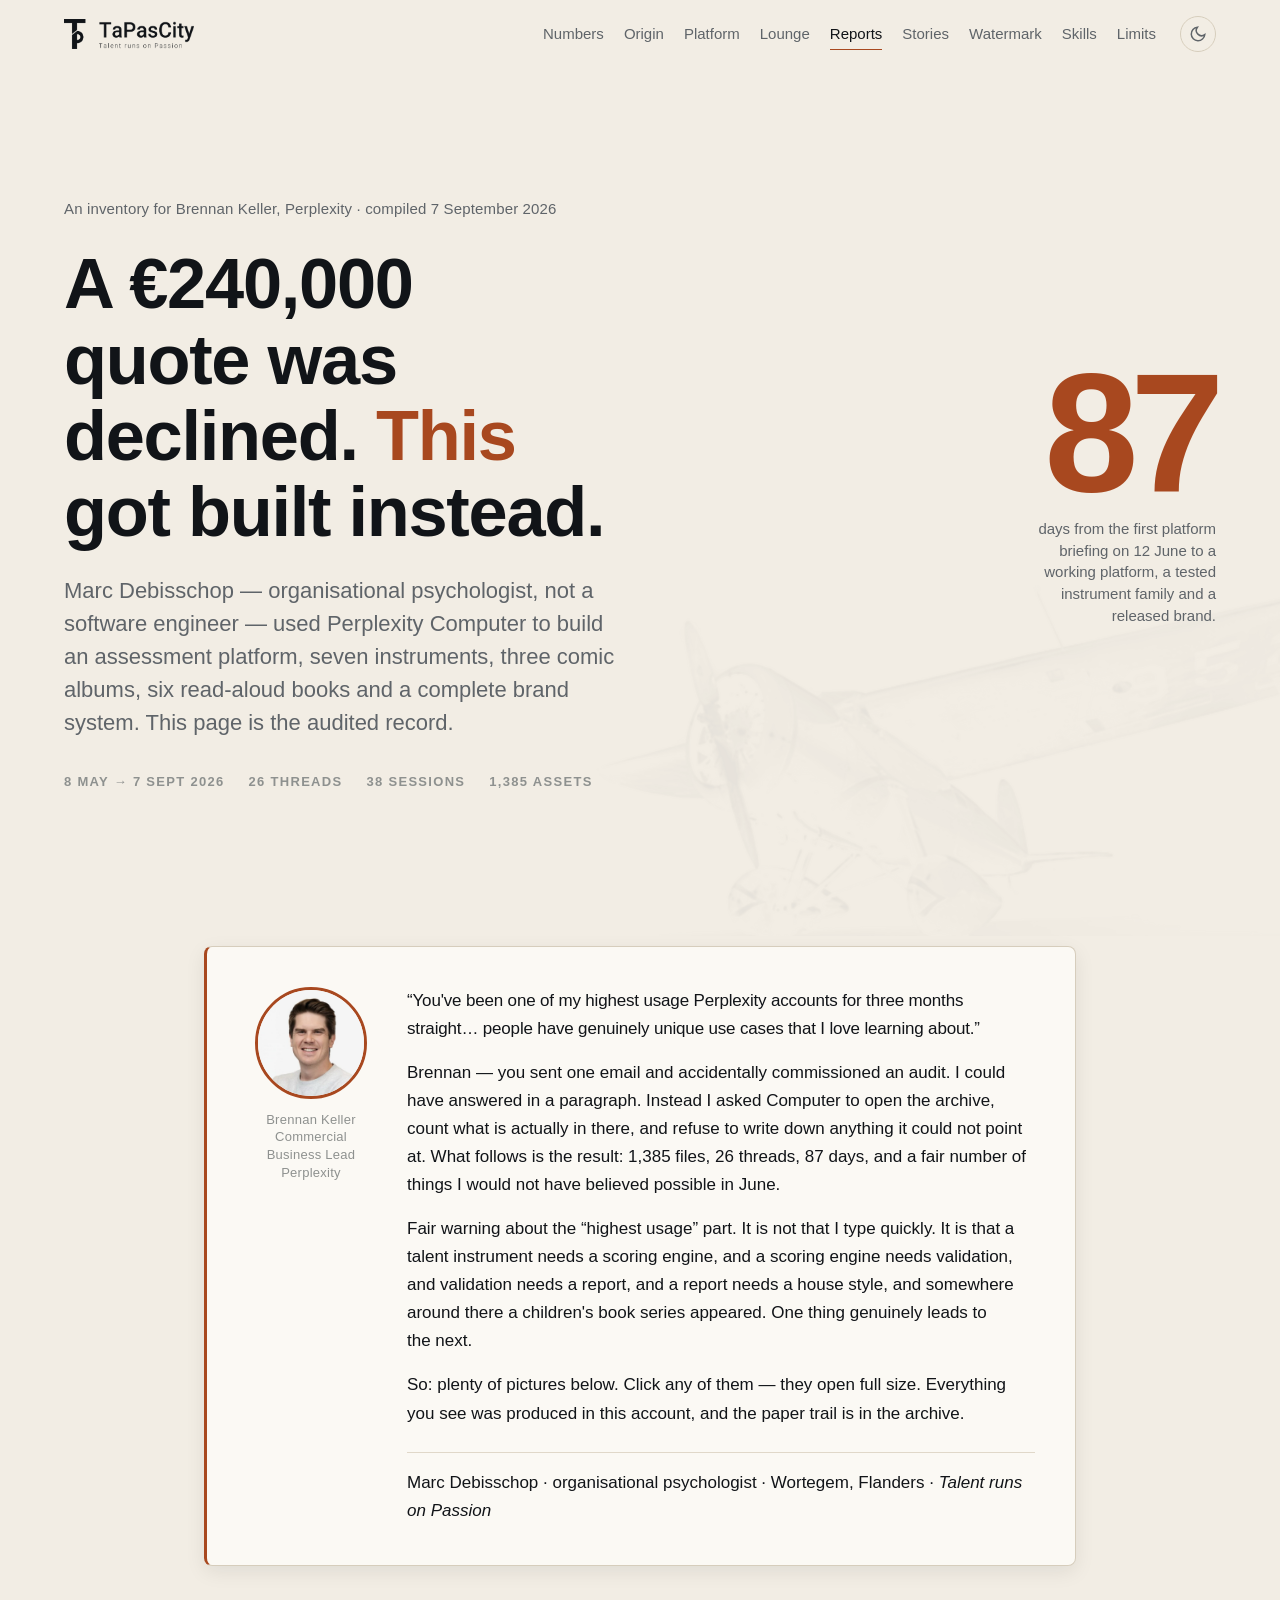
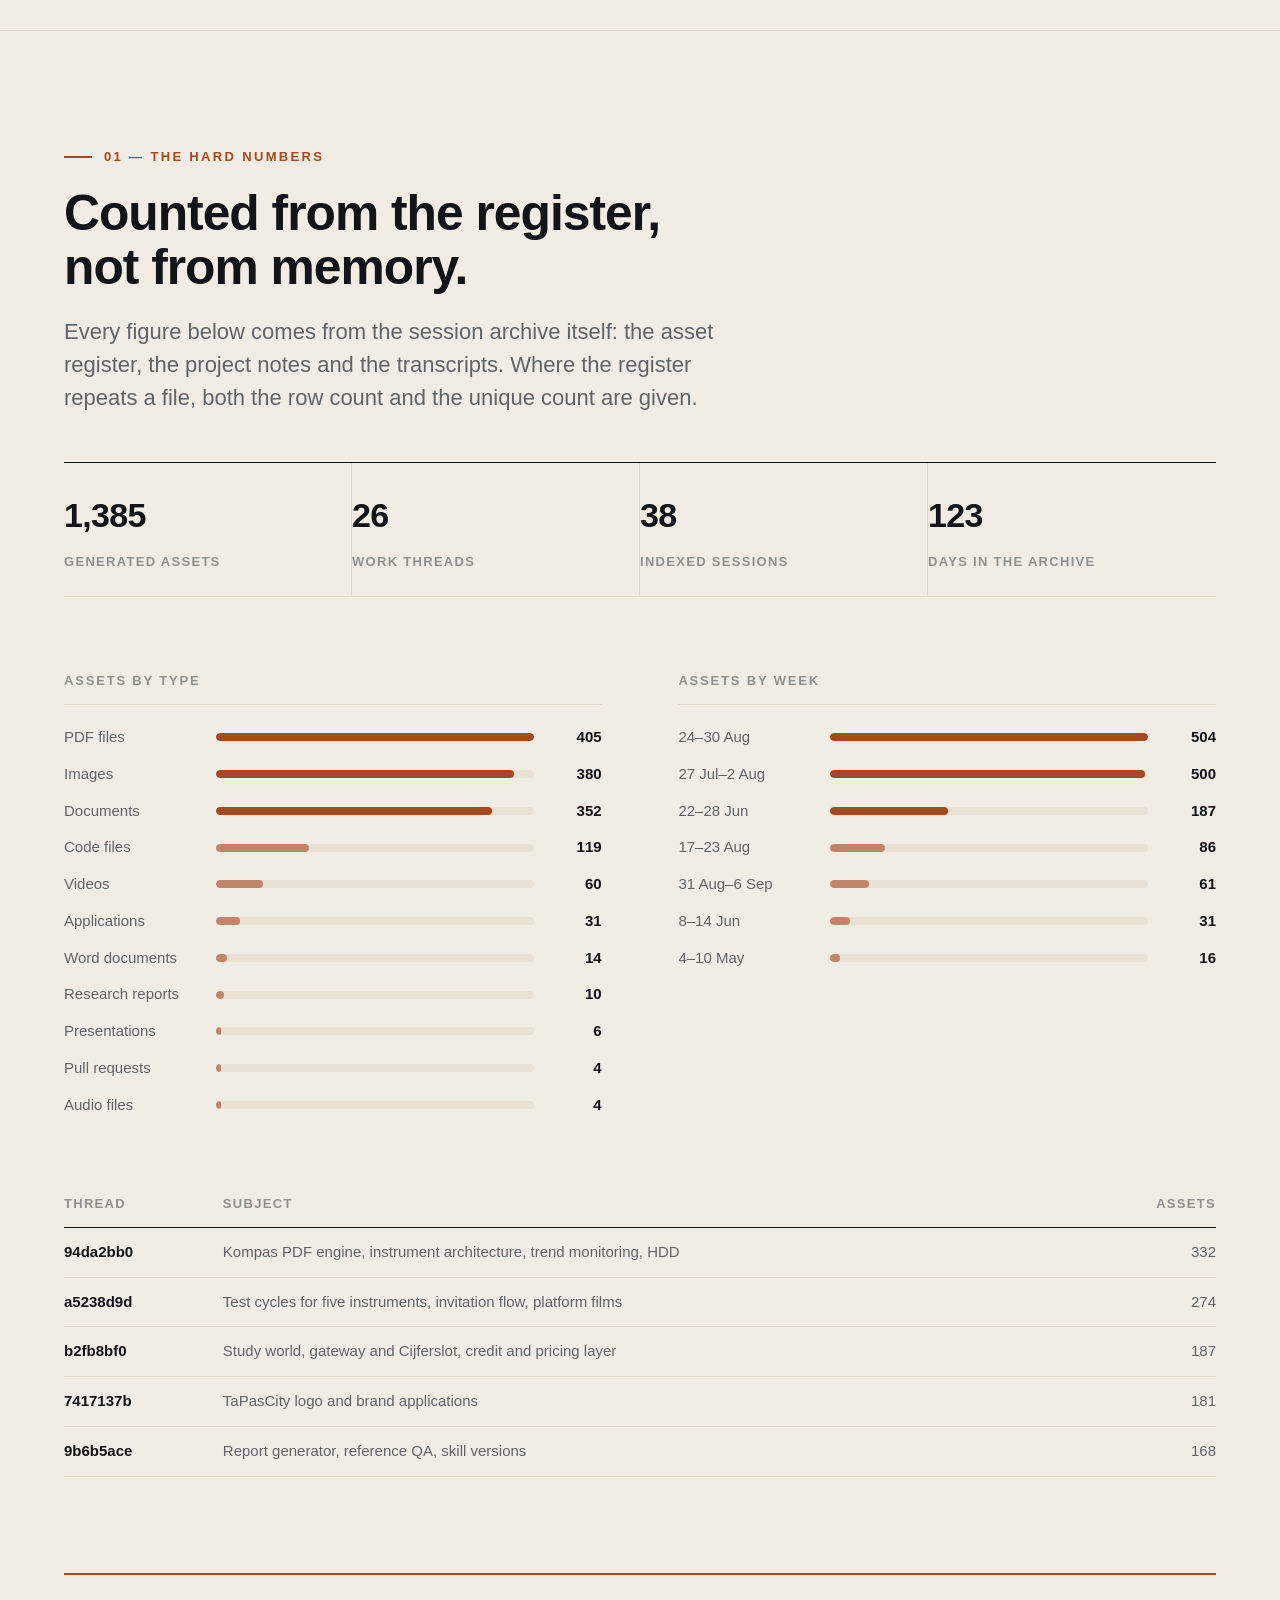
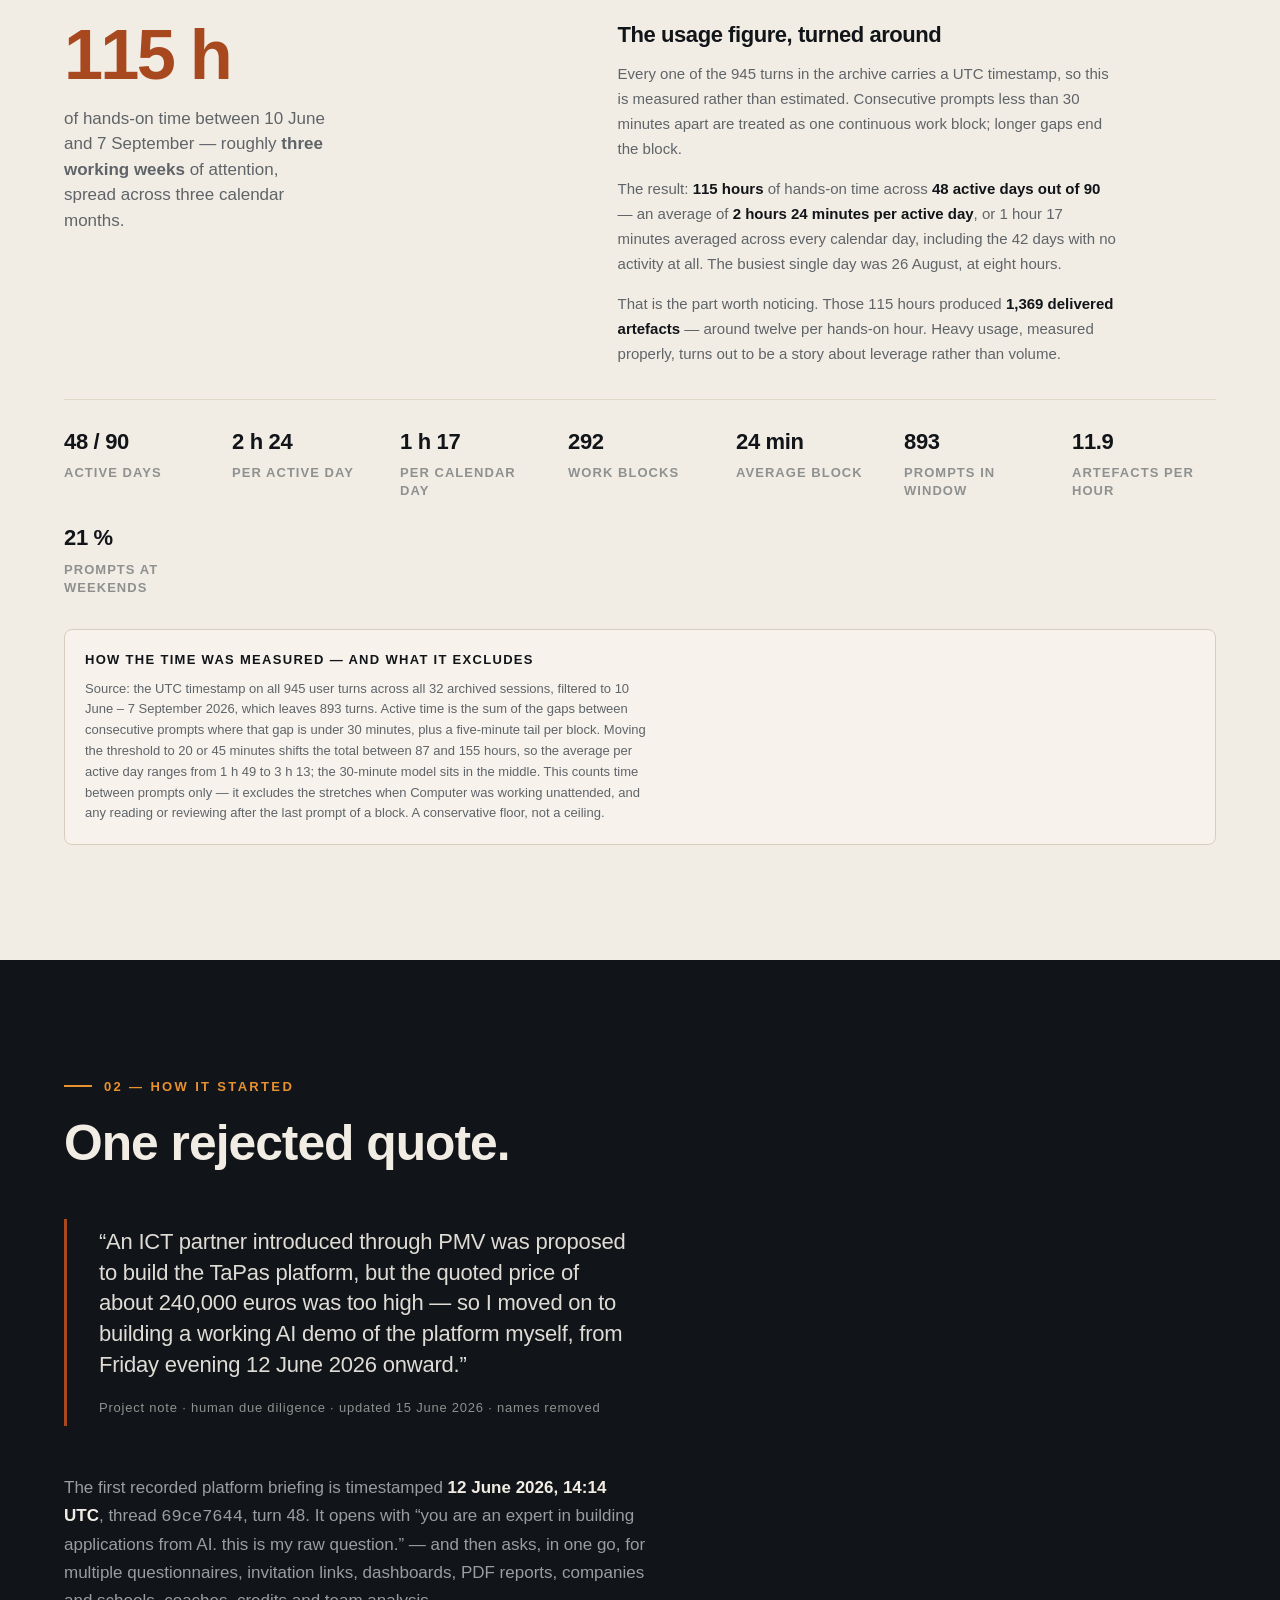
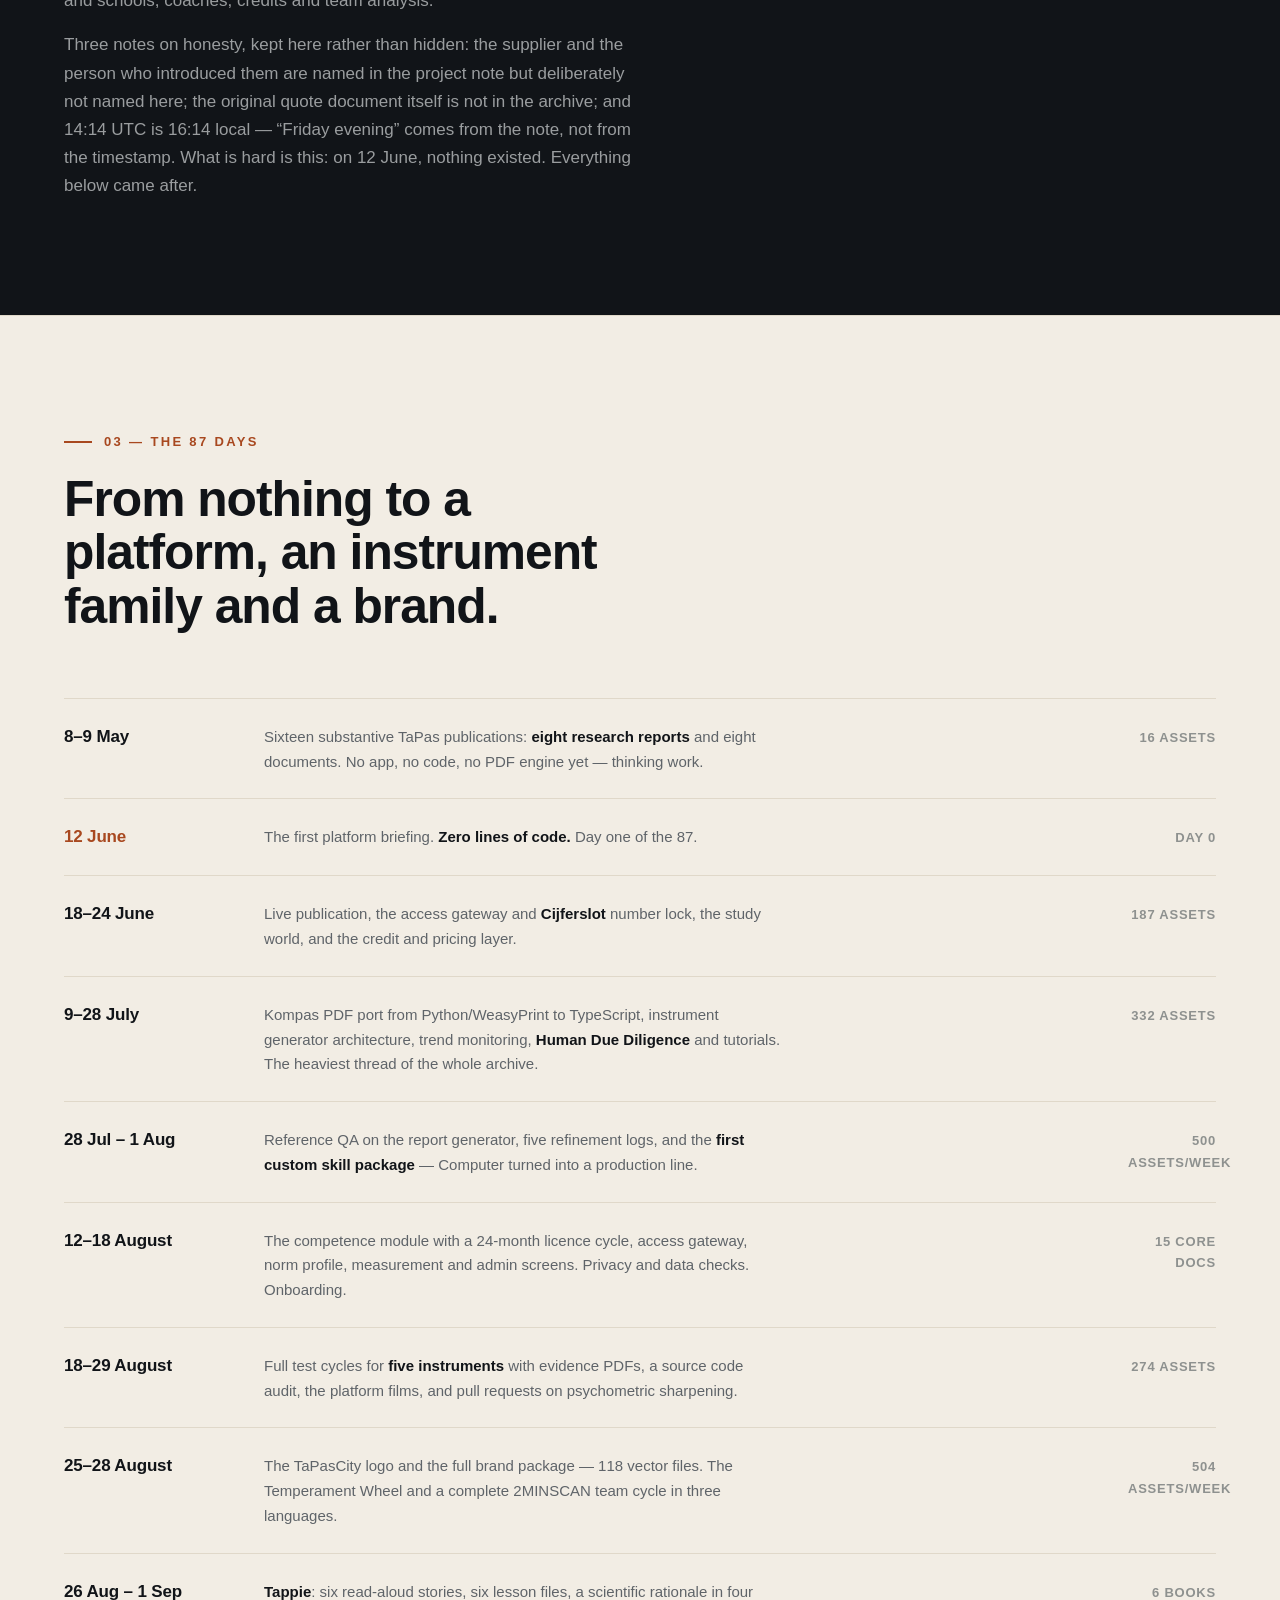
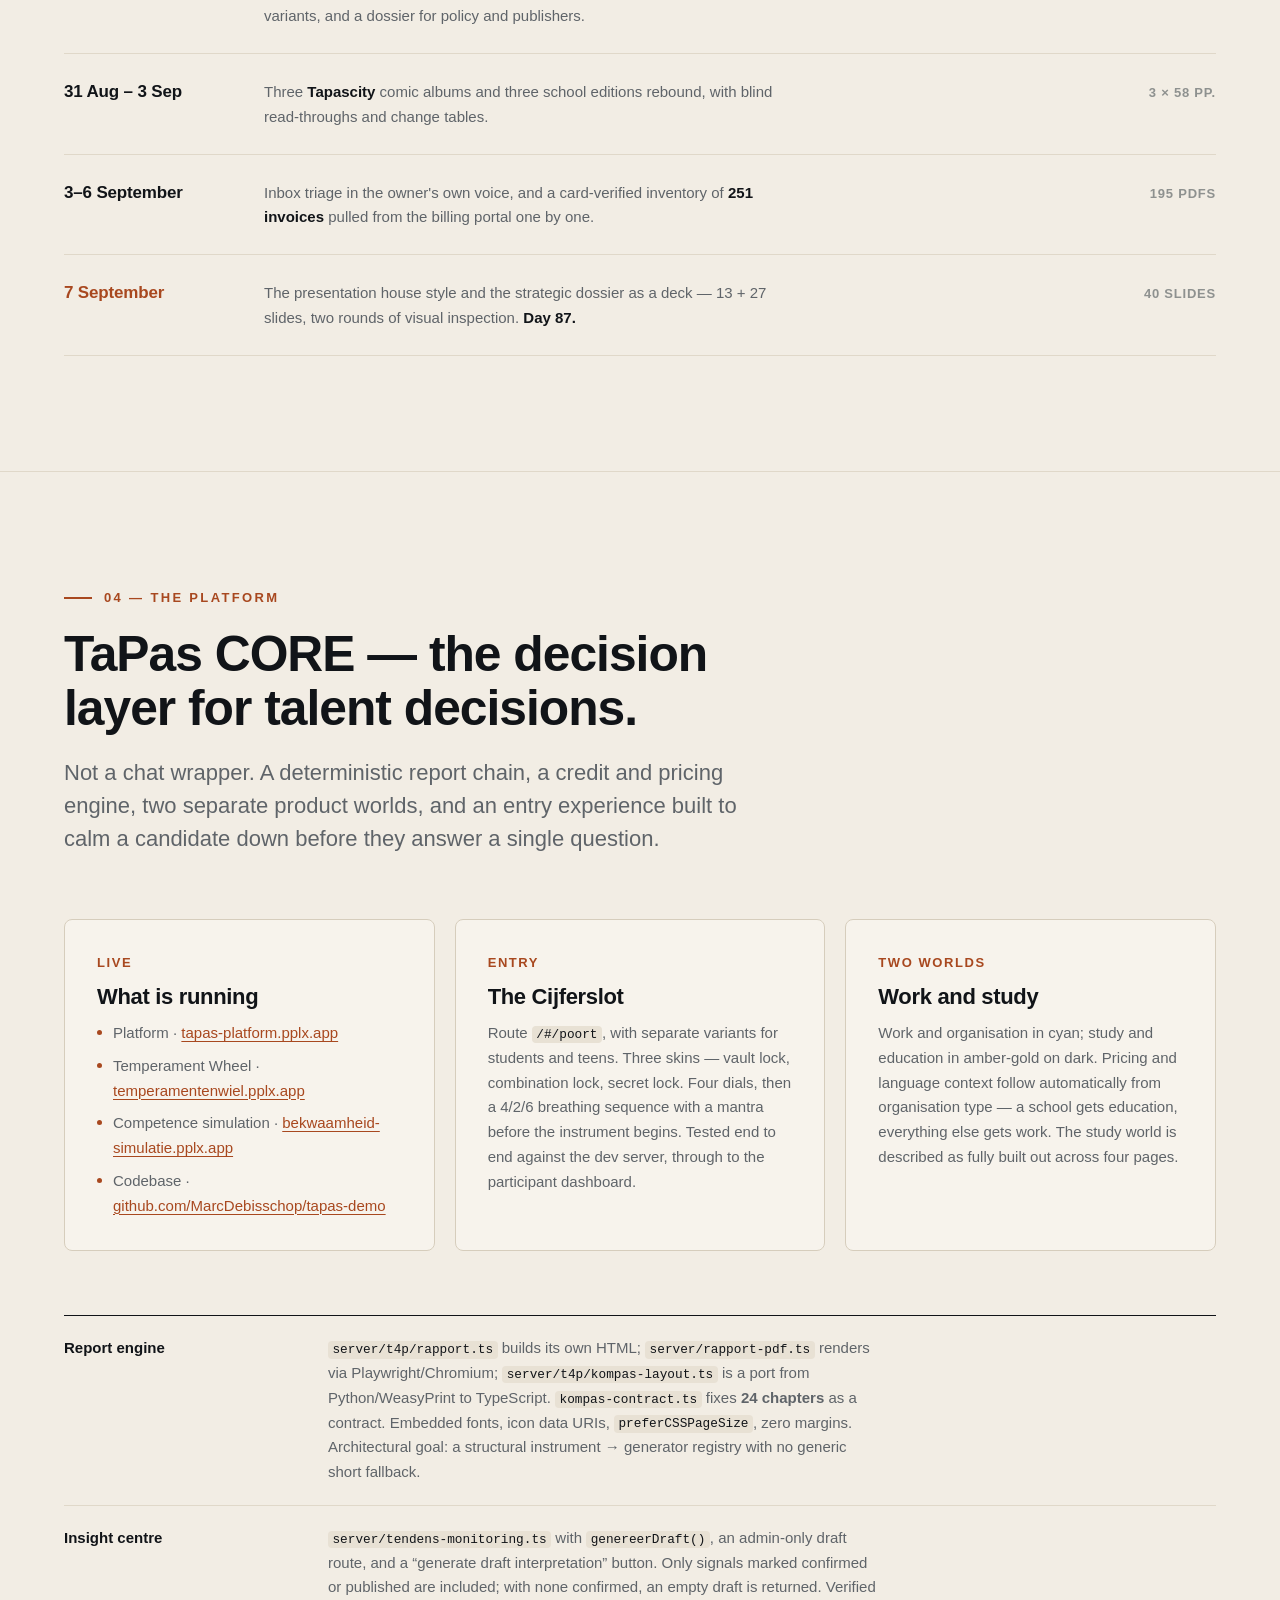
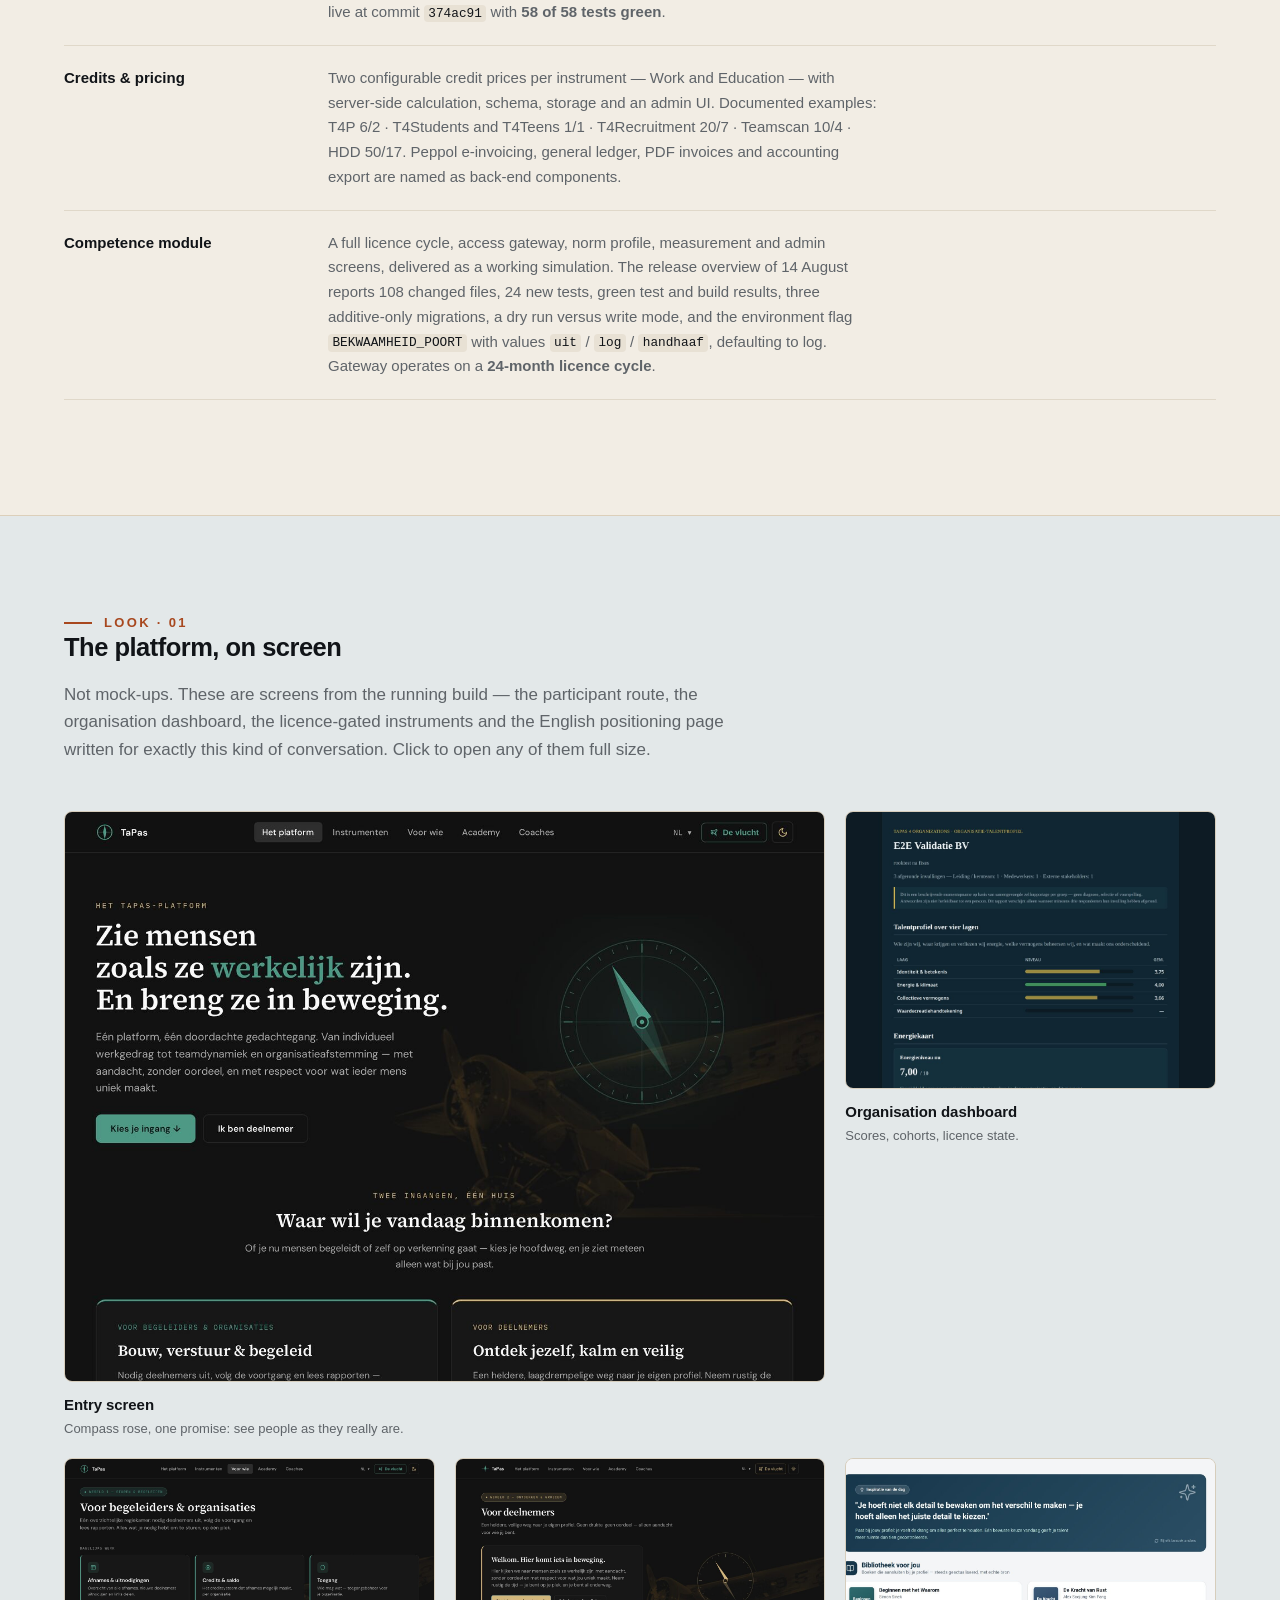
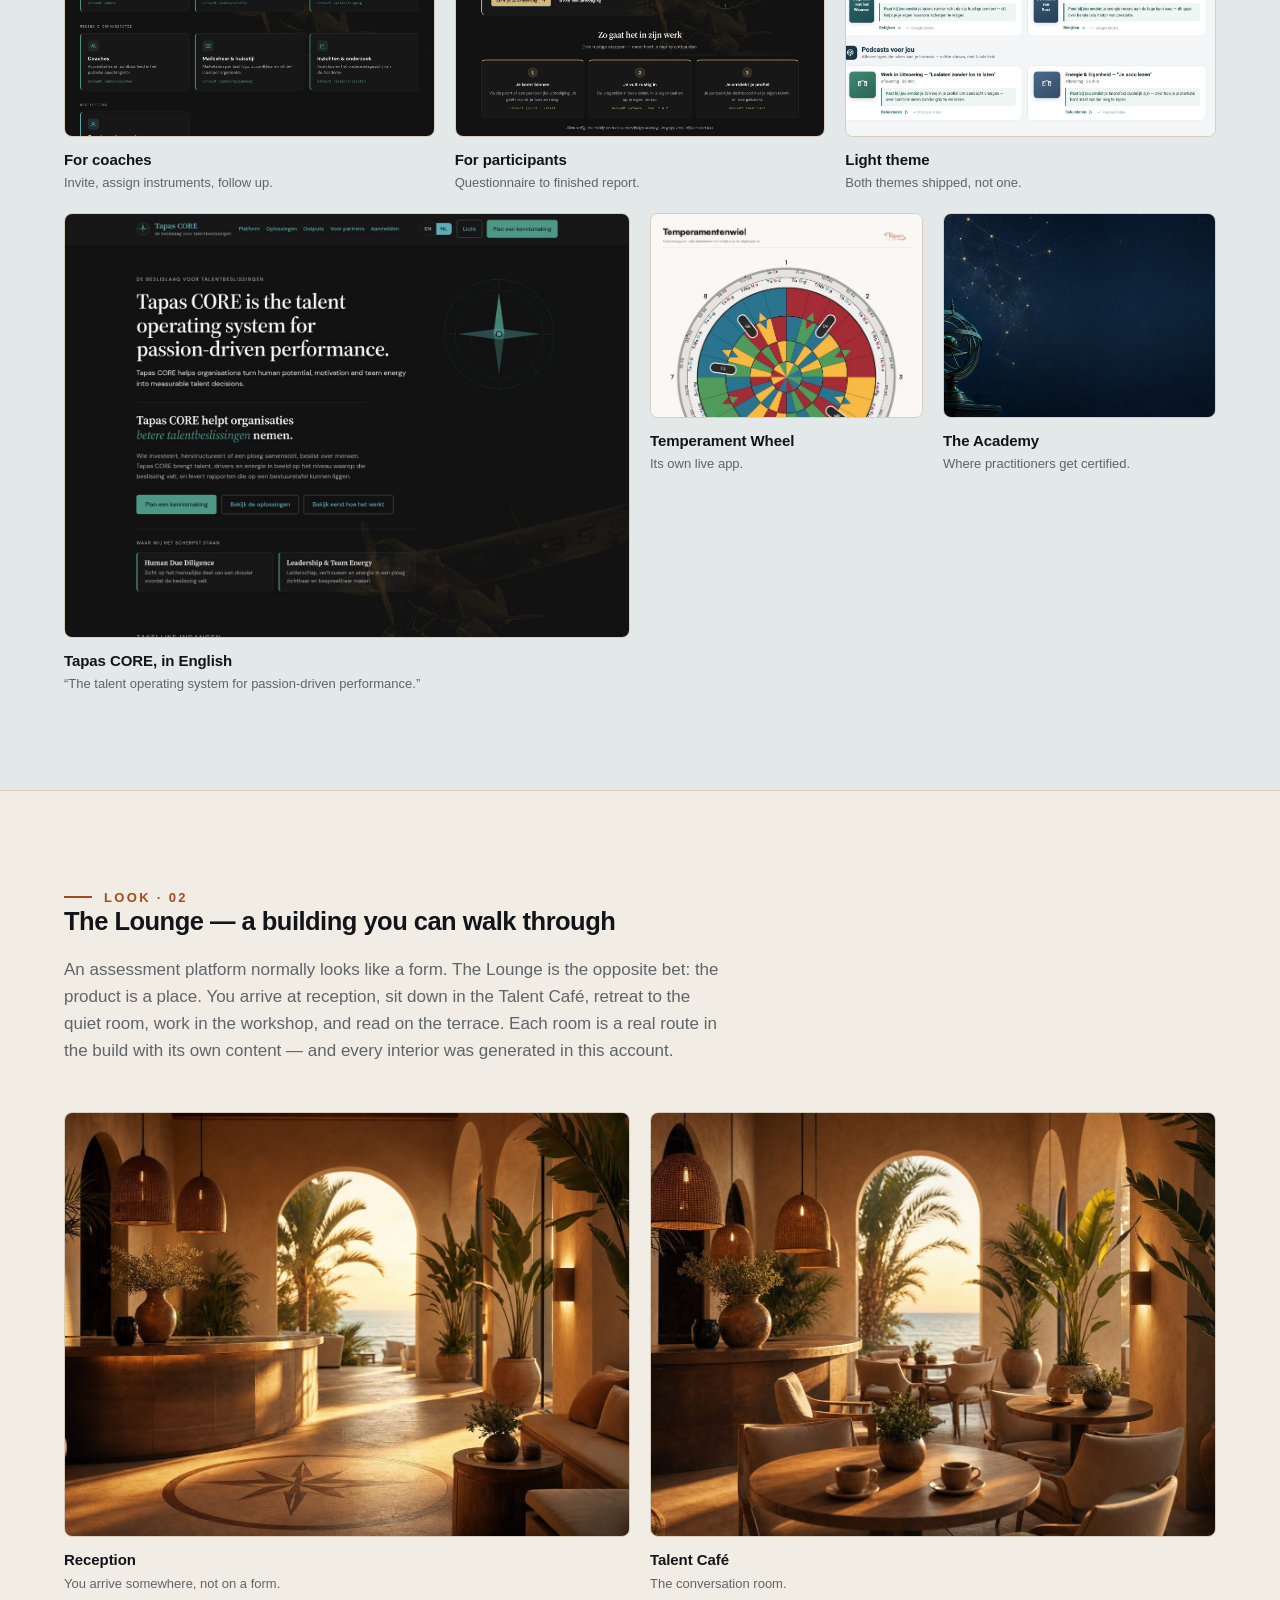
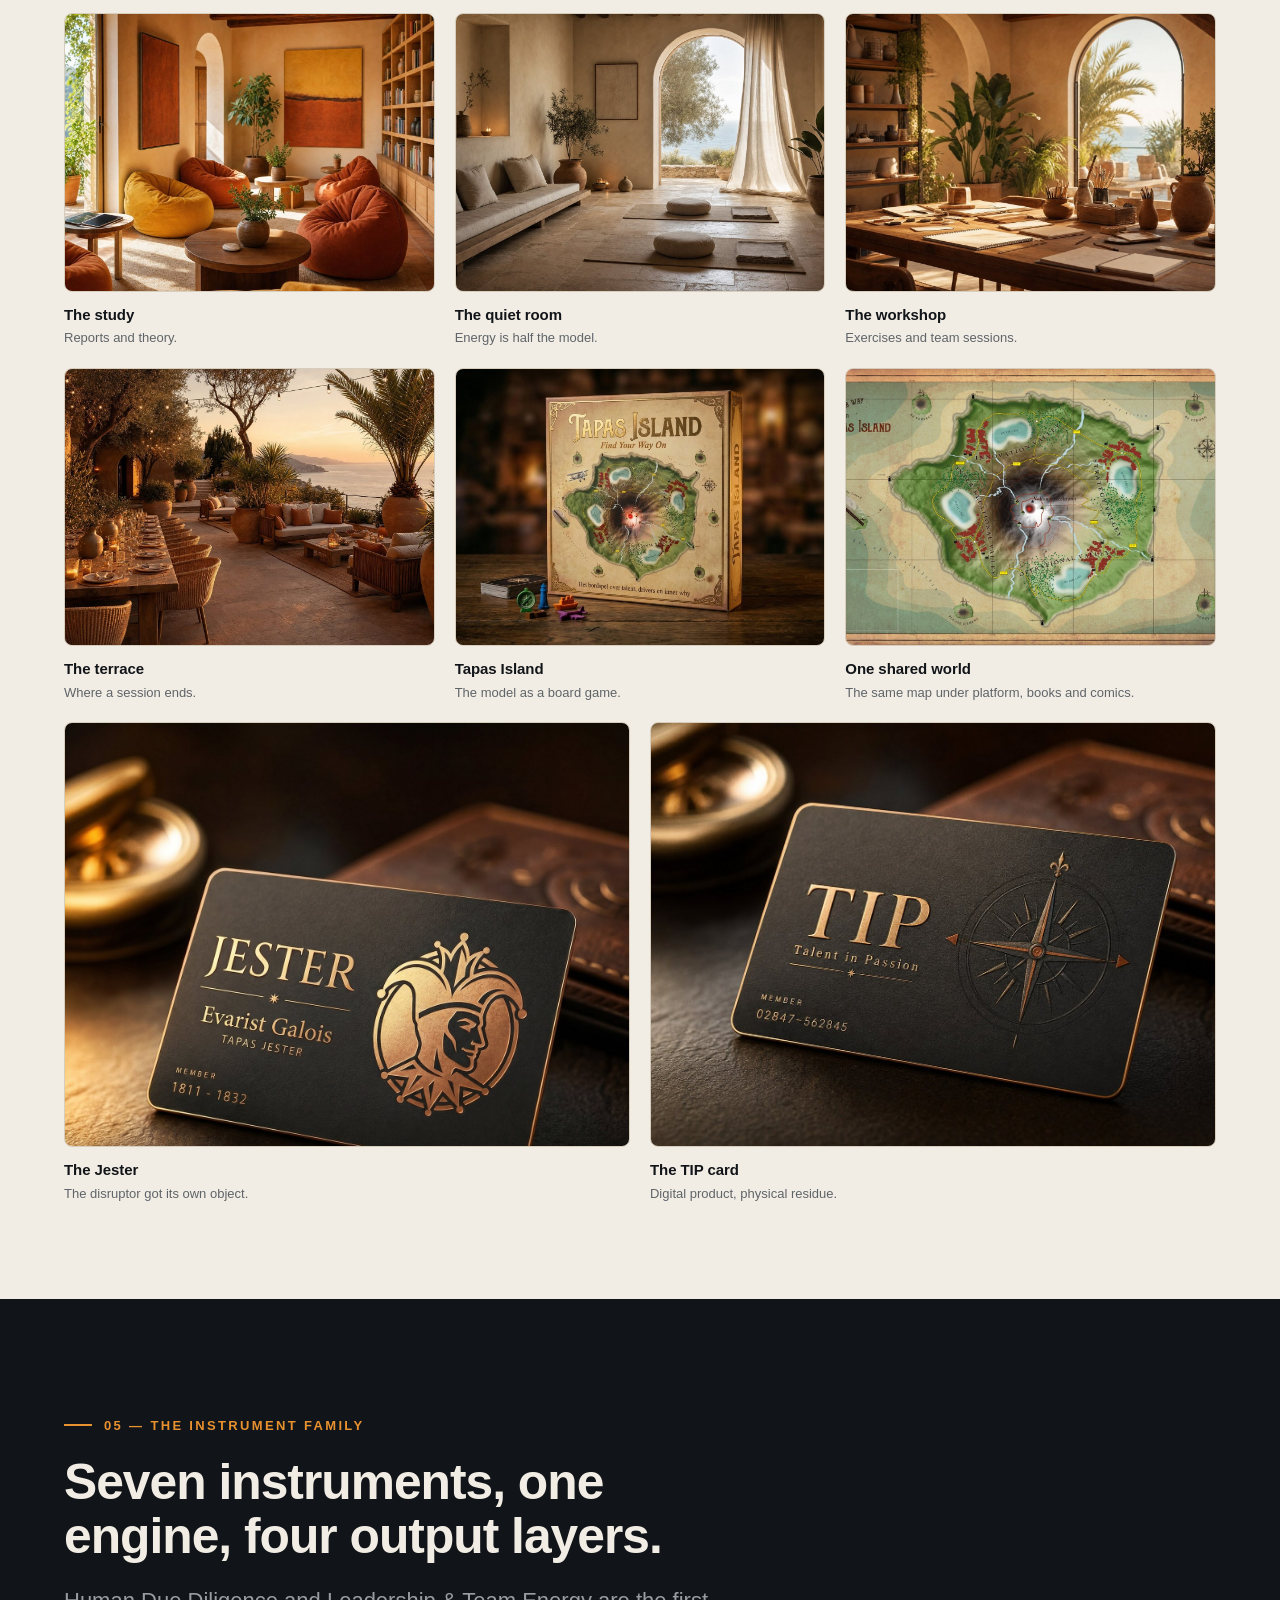
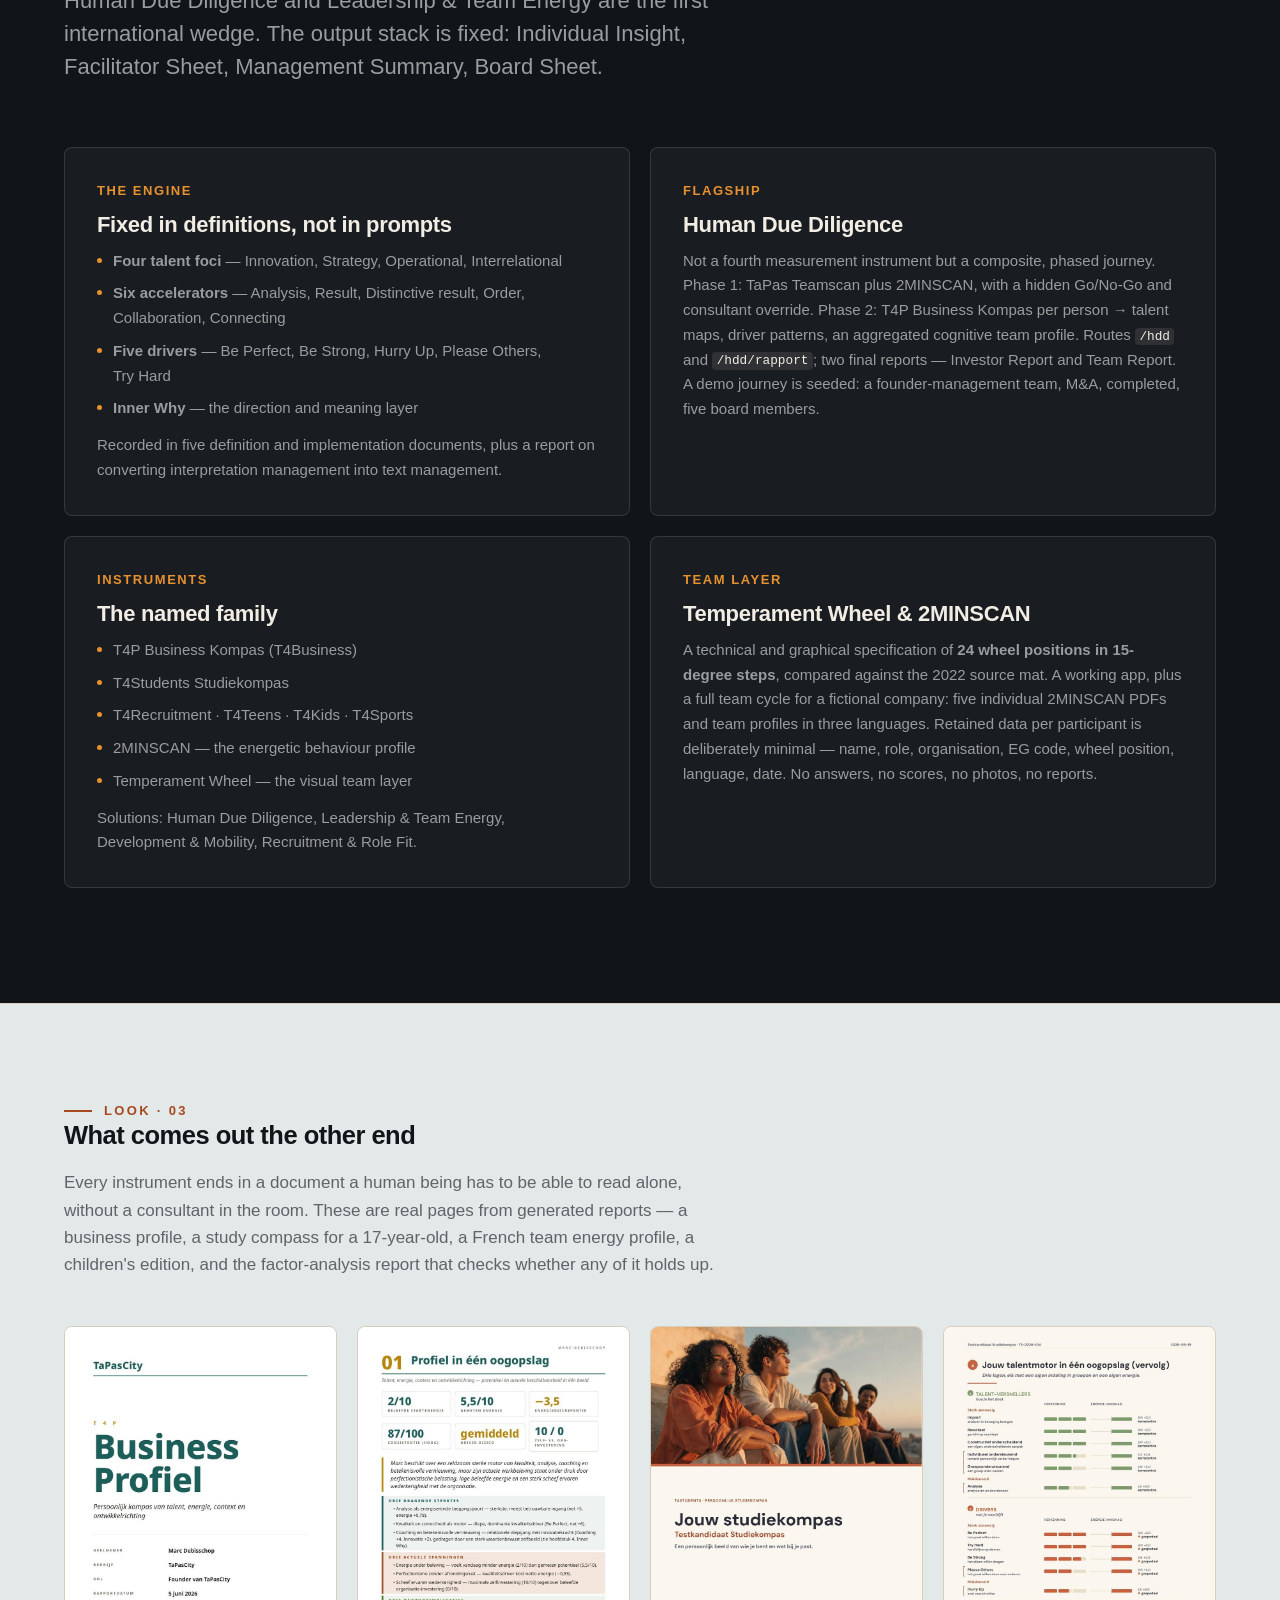
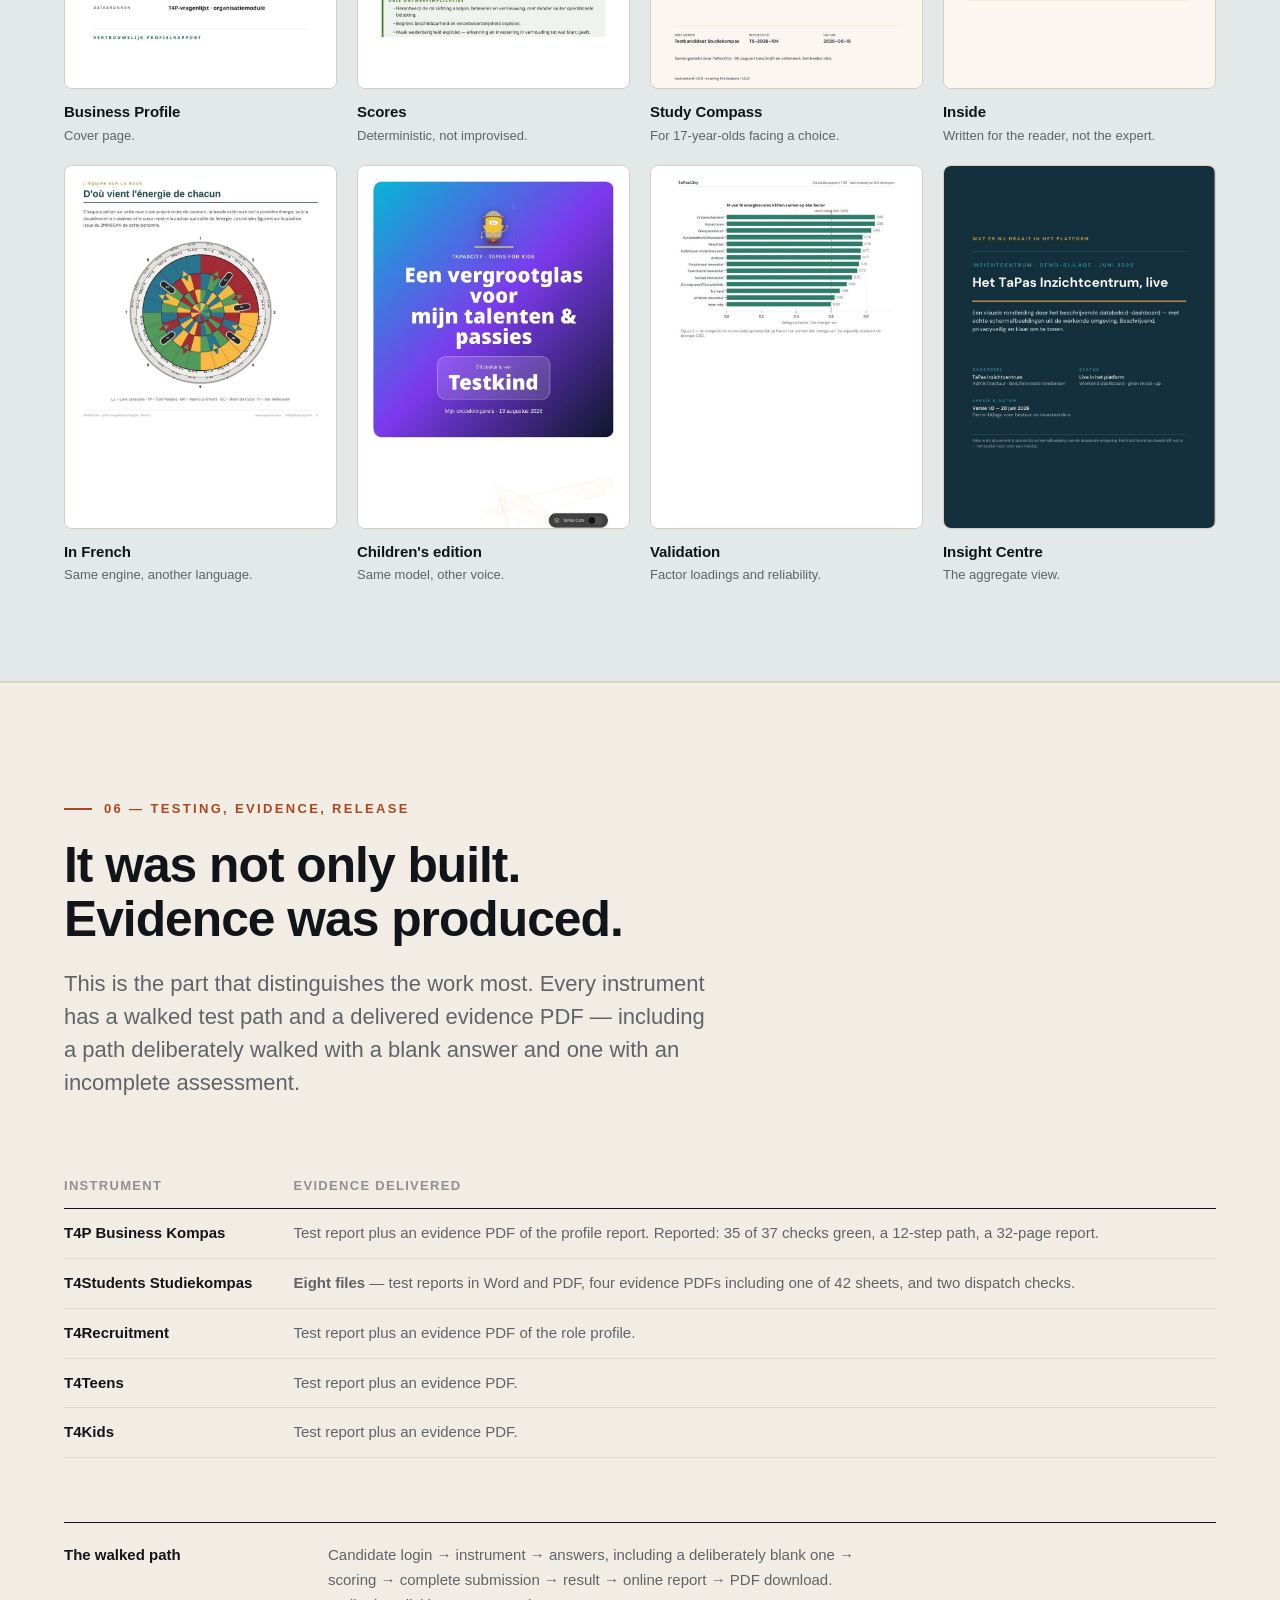
==== index.html @ 69b9d10e "Add colour pass: visual galleries, Earhart watermark story, note to Brennan, ambassador certificate," ====
<!doctype html>
<html lang="en">
  <head>
    <meta charset="utf-8" />
    <meta name="viewport" content="width=device-width, initial-scale=1" />
    <title>87 Days — What Marc Debisschop Built with Perplexity Computer</title>
    <meta
      name="description"
      content="An audited inventory of three months of work: 1,385 generated assets, a live assessment platform, seven instruments, three comic albums, six custom skills. Every claim traceable to the session archive."
    />
    <link rel="icon" href="assets/a_merk_zwart.png" />
    <link rel="preconnect" href="https://api.fontshare.com" crossorigin />
    <link
      href="https://api.fontshare.com/v2/css?f[]=cabinet-grotesk@700,800,500&f[]=satoshi@400,500,700&display=swap"
      rel="stylesheet"
    />
    <link rel="stylesheet" href="style.css" />
  </head>
  <body>
    <div class="progress" id="progress" aria-hidden="true"></div>

    <img class="pagemark" src="assets/g/earhart.png" alt="" aria-hidden="true" />

    <div class="lb" id="lb" role="dialog" aria-modal="true" aria-label="Enlarged image">
      <button class="lb__close" id="lbClose" type="button" aria-label="Close">&#10005;</button>
      <div class="lb__inner">
        <img id="lbImg" src="" alt="" />
        <p class="lb__cap" id="lbCap"></p>
      </div>
    </div>

    <a href="#numbers" class="sr-only">Skip to content</a>

    <header class="header" id="header">
      <div class="wrap header__inner">
        <a class="brand" href="#top" aria-label="TaPasCity — home">
          <img
            class="brand__logo--light"
            src="assets/a_lockup_horizontaal_zwart.png"
            alt="TaPasCity — Talent runs on Passion"
          />
          <img
            class="brand__logo--dark"
            src="assets/a_lockup_horizontaal_wit.png"
            alt="TaPasCity — Talent runs on Passion"
          />
        </a>
        <nav class="nav" aria-label="Sections">
          <a href="#numbers">Numbers</a>
          <a href="#origin">Origin</a>
          <a href="#platform">Platform</a>
          <a href="#lounge">Lounge</a>
          <a href="#look-reports">Reports</a>
          <a href="#look-stories">Stories</a>
          <a href="#watermark">Watermark</a>
          <a href="#skills">Skills</a>
          <a href="#limits">Limits</a>
        </nav>
        <button
          class="theme-toggle"
          data-theme-toggle
          type="button"
          aria-label="Switch to dark mode"
        ></button>
      </div>
    </header>

    <!-- ============================= HERO ============================= -->
    <main id="top">
      <section class="hero">
        <div class="wrap hero__grid">
          <div>
            <p class="hero__kicker">
              An inventory for Brennan Keller, Perplexity · compiled 7 September 2026
            </p>
            <h1>A €240,000 quote was declined. <em>This</em> got built instead.</h1>
            <p class="hero__sub">
              Marc Debisschop — organisational psychologist, not a software engineer — used
              Perplexity Computer to build an assessment platform, seven instruments, three comic
              albums, six read-aloud books and a complete brand system. This page is the audited
              record.
            </p>
            <div class="hero__meta">
              <span>8 May → 7 Sept 2026</span>
              <span>26 threads</span>
              <span>38 sessions</span>
              <span>1,385 assets</span>
            </div>
          </div>
          <div class="bignum">
            <span class="bignum__value" data-count="87">0</span>
            <span class="bignum__label"
              >days from the first platform briefing on 12 June to a working platform, a tested
              instrument family and a released brand.</span
            >
          </div>
        </div>
      </section>

      <!-- ============================= NOTE TO BRENNAN ============================= -->
      <section class="note">
        <div class="wrap wrap--default">
          <div class="note__card">
            <div class="note__photo">
              <img src="assets/g/brennan.jpg" alt="Brennan Keller, Perplexity" />
              <span>Brennan Keller<br />Commercial Business Lead<br />Perplexity</span>
            </div>
            <div class="note__body">
              <p class="note__quote">
                “You've been one of my highest usage Perplexity accounts for three months
                straight… people have genuinely unique use cases that I love learning about.”
              </p>
              <p>
                Brennan — you sent one email and accidentally commissioned an audit. I could have
                answered in a paragraph. Instead I asked Computer to open the archive, count what
                is actually in there, and refuse to write down anything it could not point at.
                What follows is the result: 1,385 files, 26 threads, 87 days, and a fair number of
                things I would not have believed possible in June.
              </p>
              <p>
                Fair warning about the “highest usage” part. It is not that I type quickly. It is
                that a talent instrument needs a scoring engine, and a scoring engine needs
                validation, and validation needs a report, and a report needs a house style, and
                somewhere around there a children's book series appeared. One thing genuinely
                leads to the next.
              </p>
              <p>
                So: plenty of pictures below. Click any of them — they open full size. Everything
                you see was produced in this account, and the paper trail is in the archive.
              </p>
              <p class="note__sign">
                Marc Debisschop · organisational psychologist · Wortegem, Flanders ·
                <em>Talent runs on Passion</em>
              </p>
            </div>
          </div>
        </div>
      </section>

      <!-- ============================= NUMBERS ============================= -->
      <section id="numbers" class="section-rule">
        <div class="wrap">
          <p class="eyebrow">01 — The hard numbers</p>
          <h2 class="section-title">Counted from the register, not from memory.</h2>
          <p class="section-lead">
            Every figure below comes from the session archive itself: the asset register, the
            project notes and the transcripts. Where the register repeats a file, both the row
            count and the unique count are given.
          </p>

          <div class="ledger" style="margin-top: var(--space-12)">
            <div class="ledger__cell">
              <div class="ledger__value tnum" data-count="1385">0</div>
              <div class="ledger__label">Generated assets</div>
            </div>
            <div class="ledger__cell">
              <div class="ledger__value tnum" data-count="26">0</div>
              <div class="ledger__label">Work threads</div>
            </div>
            <div class="ledger__cell">
              <div class="ledger__value tnum" data-count="38">0</div>
              <div class="ledger__label">Indexed sessions</div>
            </div>
            <div class="ledger__cell">
              <div class="ledger__value tnum" data-count="123">0</div>
              <div class="ledger__label">Days in the archive</div>
            </div>
          </div>

          <div class="charts">
            <div>
              <h3 class="chart__title">Assets by type</h3>
              <ul class="bars" role="list" data-bars data-max="405">
                <li>
                  <span class="bars__name">PDF files</span>
                  <span class="bars__track"
                    ><span class="bars__fill" data-val="405"></span
                  ></span>
                  <span class="bars__val tnum">405</span>
                </li>
                <li>
                  <span class="bars__name">Images</span>
                  <span class="bars__track"
                    ><span class="bars__fill" data-val="380"></span
                  ></span>
                  <span class="bars__val tnum">380</span>
                </li>
                <li>
                  <span class="bars__name">Documents</span>
                  <span class="bars__track"
                    ><span class="bars__fill" data-val="352"></span
                  ></span>
                  <span class="bars__val tnum">352</span>
                </li>
                <li>
                  <span class="bars__name">Code files</span>
                  <span class="bars__track"
                    ><span class="bars__fill" data-val="119"></span
                  ></span>
                  <span class="bars__val tnum">119</span>
                </li>
                <li>
                  <span class="bars__name">Videos</span>
                  <span class="bars__track"><span class="bars__fill" data-val="60"></span></span>
                  <span class="bars__val tnum">60</span>
                </li>
                <li>
                  <span class="bars__name">Applications</span>
                  <span class="bars__track"><span class="bars__fill" data-val="31"></span></span>
                  <span class="bars__val tnum">31</span>
                </li>
                <li>
                  <span class="bars__name">Word documents</span>
                  <span class="bars__track"><span class="bars__fill" data-val="14"></span></span>
                  <span class="bars__val tnum">14</span>
                </li>
                <li>
                  <span class="bars__name">Research reports</span>
                  <span class="bars__track"><span class="bars__fill" data-val="10"></span></span>
                  <span class="bars__val tnum">10</span>
                </li>
                <li>
                  <span class="bars__name">Presentations</span>
                  <span class="bars__track"><span class="bars__fill" data-val="6"></span></span>
                  <span class="bars__val tnum">6</span>
                </li>
                <li>
                  <span class="bars__name">Pull requests</span>
                  <span class="bars__track"><span class="bars__fill" data-val="4"></span></span>
                  <span class="bars__val tnum">4</span>
                </li>
                <li>
                  <span class="bars__name">Audio files</span>
                  <span class="bars__track"><span class="bars__fill" data-val="4"></span></span>
                  <span class="bars__val tnum">4</span>
                </li>
              </ul>
            </div>
            <div>
              <h3 class="chart__title">Assets by week</h3>
              <ul class="bars" role="list" data-bars data-max="504">
                <li>
                  <span class="bars__name">24–30 Aug</span>
                  <span class="bars__track"
                    ><span class="bars__fill" data-val="504"></span
                  ></span>
                  <span class="bars__val tnum">504</span>
                </li>
                <li>
                  <span class="bars__name">27 Jul–2 Aug</span>
                  <span class="bars__track"
                    ><span class="bars__fill" data-val="500"></span
                  ></span>
                  <span class="bars__val tnum">500</span>
                </li>
                <li>
                  <span class="bars__name">22–28 Jun</span>
                  <span class="bars__track"
                    ><span class="bars__fill" data-val="187"></span
                  ></span>
                  <span class="bars__val tnum">187</span>
                </li>
                <li>
                  <span class="bars__name">17–23 Aug</span>
                  <span class="bars__track"><span class="bars__fill" data-val="86"></span></span>
                  <span class="bars__val tnum">86</span>
                </li>
                <li>
                  <span class="bars__name">31 Aug–6 Sep</span>
                  <span class="bars__track"><span class="bars__fill" data-val="61"></span></span>
                  <span class="bars__val tnum">61</span>
                </li>
                <li>
                  <span class="bars__name">8–14 Jun</span>
                  <span class="bars__track"><span class="bars__fill" data-val="31"></span></span>
                  <span class="bars__val tnum">31</span>
                </li>
                <li>
                  <span class="bars__name">4–10 May</span>
                  <span class="bars__track"><span class="bars__fill" data-val="16"></span></span>
                  <span class="bars__val tnum">16</span>
                </li>
              </ul>
            </div>
          </div>
              <div class="table-scroll" style="margin-top: var(--space-16)">
                <table class="data">
                  <caption class="sr-only">
                    The five heaviest work threads
                  </caption>
                  <thead>
                    <tr>
                      <th scope="col">Thread</th>
                      <th scope="col">Subject</th>
                      <th scope="col" class="num">Assets</th>
                    </tr>
                  </thead>
                  <tbody>
                    <tr>
                      <td>94da2bb0</td>
                      <td>Kompas PDF engine, instrument architecture, trend monitoring, HDD</td>
                      <td class="num">332</td>
                    </tr>
                    <tr>
                      <td>a5238d9d</td>
                      <td>Test cycles for five instruments, invitation flow, platform films</td>
                      <td class="num">274</td>
                    </tr>
                    <tr>
                      <td>b2fb8bf0</td>
                      <td>Study world, gateway and Cijferslot, credit and pricing layer</td>
                      <td class="num">187</td>
                    </tr>
                    <tr>
                      <td>7417137b</td>
                      <td>TaPasCity logo and brand applications</td>
                      <td class="num">181</td>
                    </tr>
                    <tr>
                      <td>9b6b5ace</td>
                      <td>Report generator, reference QA, skill versions</td>
                      <td class="num">168</td>
                    </tr>
                  </tbody>
                </table>
              </div>
          <!-- ---------- attention ---------- -->
          <div class="attention reveal">
            <div class="attention__figure">
              <b><span data-count="115">0</span> h</b>
              <span class="attention__note"
                >of hands-on time between 10 June and 7 September — roughly
                <strong>three working weeks</strong> of attention, spread across three calendar
                months.</span
              >
            </div>
            <div>
              <h3>The usage figure, turned around</h3>
              <p>
                Every one of the 945 turns in the archive carries a UTC timestamp, so this is
                measured rather than estimated. Consecutive prompts less than 30 minutes apart are
                treated as one continuous work block; longer gaps end the block.
              </p>
              <p>
                The result: <strong>115 hours</strong> of hands-on time across
                <strong>48 active days out of 90</strong> — an average of
                <strong>2 hours 24 minutes per active day</strong>, or 1 hour 17 minutes averaged
                across every calendar day, including the 42 days with no activity at all. The
                busiest single day was 26 August, at eight hours.
              </p>
              <p>
                That is the part worth noticing. Those 115 hours produced
                <strong>1,369 delivered artefacts</strong> — around twelve per hands-on hour. Heavy
                usage, measured properly, turns out to be a story about leverage rather than
                volume.
              </p>
            </div>
          </div>

          <div class="minigrid reveal">
            <div><b>48 / 90</b><span>Active days</span></div>
            <div><b>2 h 24</b><span>Per active day</span></div>
            <div><b>1 h 17</b><span>Per calendar day</span></div>
            <div><b>292</b><span>Work blocks</span></div>
            <div><b>24 min</b><span>Average block</span></div>
            <div><b>893</b><span>Prompts in window</span></div>
            <div><b>11.9</b><span>Artefacts per hour</span></div>
            <div><b>21 %</b><span>Prompts at weekends</span></div>
          </div>

          <div class="method reveal">
            <strong>How the time was measured — and what it excludes</strong>
            <p>
              Source: the UTC timestamp on all 945 user turns across all 32 archived sessions,
              filtered to 10 June – 7 September 2026, which leaves 893 turns. Active time is the sum
              of the gaps between consecutive prompts where that gap is under 30 minutes, plus a
              five-minute tail per block. Moving the threshold to 20 or 45 minutes shifts the total
              between 87 and 155 hours, so the average per active day ranges from 1 h 49 to 3 h 13;
              the 30-minute model sits in the middle. This counts time between prompts only — it
              excludes the stretches when Computer was working unattended, and any reading or
              reviewing after the last prompt of a block. A conservative floor, not a ceiling.
            </p>
          </div>
        </div>
      </section>

      <!-- ============================= ORIGIN ============================= -->
      <section id="origin" class="ink">
        <div class="wrap">
          <p class="eyebrow">02 — How it started</p>
          <h2 class="section-title">One rejected quote.</h2>
          <div class="prose" style="margin-top: var(--space-8)">
            <blockquote class="quote">
              <p>
                “An ICT partner introduced through PMV was proposed to build the TaPas platform, but
                the quoted price of about 240,000 euros was too high — so I moved on to building a
                working AI demo of the platform myself, from Friday evening 12 June 2026 onward.”
              </p>
              <cite>Project note · human due diligence · updated 15 June 2026 · names removed</cite>
            </blockquote>
            <p style="color: var(--color-ink-muted)">
              The first recorded platform briefing is timestamped
              <strong style="color: #f2ede4">12 June 2026, 14:14 UTC</strong>, thread
              <code>69ce7644</code>, turn 48. It opens with “you are an expert in building
              applications from AI. this is my raw question.” — and then asks, in one go, for
              multiple questionnaires, invitation links, dashboards, PDF reports, companies and
              schools, coaches, credits and team analysis.
            </p>
            <p style="color: var(--color-ink-muted)">
              Three notes on honesty, kept here rather than hidden: the supplier and the person who
              introduced them are named in the project note but deliberately not named here; the
              original quote document itself is not in the archive; and 14:14 UTC is 16:14 local — “Friday evening” comes from the note,
              not from the timestamp. What is hard is this: on 12 June, nothing existed. Everything
              below came after.
            </p>
          </div>
        </div>
      </section>

      <!-- ============================= TIMELINE ============================= -->
      <section id="timeline" class="section-rule">
        <div class="wrap">
          <p class="eyebrow">03 — The 87 days</p>
          <h2 class="section-title">From nothing to a platform, an instrument family and a brand.</h2>

          <div class="timeline">
            <div class="tl-row reveal">
              <div class="tl-row__when">8–9 May</div>
              <div class="tl-row__what">
                Sixteen substantive TaPas publications: <strong>eight research reports</strong> and
                eight documents. No app, no code, no PDF engine yet — thinking work.
              </div>
              <div class="tl-row__count">16 assets</div>
            </div>
            <div class="tl-row tl-row--mark reveal">
              <div class="tl-row__when">12 June</div>
              <div class="tl-row__what">
                The first platform briefing. <strong>Zero lines of code.</strong> Day one of the 87.
              </div>
              <div class="tl-row__count">Day 0</div>
            </div>
            <div class="tl-row reveal">
              <div class="tl-row__when">18–24 June</div>
              <div class="tl-row__what">
                Live publication, the access gateway and <strong>Cijferslot</strong> number lock, the
                study world, and the credit and pricing layer.
              </div>
              <div class="tl-row__count">187 assets</div>
            </div>
            <div class="tl-row reveal">
              <div class="tl-row__when">9–28 July</div>
              <div class="tl-row__what">
                Kompas PDF port from Python/WeasyPrint to TypeScript, instrument generator
                architecture, trend monitoring, <strong>Human Due Diligence</strong> and tutorials.
                The heaviest thread of the whole archive.
              </div>
              <div class="tl-row__count">332 assets</div>
            </div>
            <div class="tl-row reveal">
              <div class="tl-row__when">28 Jul – 1 Aug</div>
              <div class="tl-row__what">
                Reference QA on the report generator, five refinement logs, and the
                <strong>first custom skill package</strong> — Computer turned into a production
                line.
              </div>
              <div class="tl-row__count">500 assets/week</div>
            </div>
            <div class="tl-row reveal">
              <div class="tl-row__when">12–18 August</div>
              <div class="tl-row__what">
                The competence module with a 24-month licence cycle, access gateway, norm profile,
                measurement and admin screens. Privacy and data checks. Onboarding.
              </div>
              <div class="tl-row__count">15 core docs</div>
            </div>
            <div class="tl-row reveal">
              <div class="tl-row__when">18–29 August</div>
              <div class="tl-row__what">
                Full test cycles for <strong>five instruments</strong> with evidence PDFs, a source
                code audit, the platform films, and pull requests on psychometric sharpening.
              </div>
              <div class="tl-row__count">274 assets</div>
            </div>
            <div class="tl-row reveal">
              <div class="tl-row__when">25–28 August</div>
              <div class="tl-row__what">
                The TaPasCity logo and the full brand package — 118 vector files. The Temperament
                Wheel and a complete 2MINSCAN team cycle in three languages.
              </div>
              <div class="tl-row__count">504 assets/week</div>
            </div>
            <div class="tl-row reveal">
              <div class="tl-row__when">26 Aug – 1 Sep</div>
              <div class="tl-row__what">
                <strong>Tappie</strong>: six read-aloud stories, six lesson files, a scientific
                rationale in four variants, and a dossier for policy and publishers.
              </div>
              <div class="tl-row__count">6 books</div>
            </div>
            <div class="tl-row reveal">
              <div class="tl-row__when">31 Aug – 3 Sep</div>
              <div class="tl-row__what">
                Three <strong>Tapascity</strong> comic albums and three school editions rebound,
                with blind read-throughs and change tables.
              </div>
              <div class="tl-row__count">3 × 58 pp.</div>
            </div>
            <div class="tl-row reveal">
              <div class="tl-row__when">3–6 September</div>
              <div class="tl-row__what">
                Inbox triage in the owner's own voice, and a card-verified inventory of
                <strong>251 invoices</strong> pulled from the billing portal one by one.
              </div>
              <div class="tl-row__count">195 PDFs</div>
            </div>
            <div class="tl-row tl-row--mark reveal">
              <div class="tl-row__when">7 September</div>
              <div class="tl-row__what">
                The presentation house style and the strategic dossier as a deck — 13 + 27 slides,
                two rounds of visual inspection. <strong>Day 87.</strong>
              </div>
              <div class="tl-row__count">40 slides</div>
            </div>
          </div>
        </div>
      </section>

      <!-- ============================= PLATFORM ============================= -->
      <section id="platform" class="section-rule">
        <div class="wrap">
          <p class="eyebrow">04 — The platform</p>
          <h2 class="section-title">TaPas CORE — the decision layer for talent decisions.</h2>
          <p class="section-lead">
            Not a chat wrapper. A deterministic report chain, a credit and pricing engine, two
            separate product worlds, and an entry experience built to calm a candidate down before
            they answer a single question.
          </p>

          <div class="cards cards--3">
            <article class="card reveal">
              <span class="card__tag">Live</span>
              <h3>What is running</h3>
              <ul role="list">
                <li>
                  Platform ·
                  <a href="https://tapas-platform.pplx.app" target="_blank" rel="noopener"
                    >tapas-platform.pplx.app</a
                  >
                </li>
                <li>
                  Temperament Wheel ·
                  <a href="https://temperamentenwiel.pplx.app" target="_blank" rel="noopener"
                    >temperamentenwiel.pplx.app</a
                  >
                </li>
                <li>
                  Competence simulation ·
                  <a href="https://bekwaamheid-simulatie.pplx.app" target="_blank" rel="noopener"
                    >bekwaamheid-simulatie.pplx.app</a
                  >
                </li>
                <li>
                  Codebase ·
                  <a
                    href="https://github.com/MarcDebisschop/tapas-demo"
                    target="_blank"
                    rel="noopener"
                    >github.com/MarcDebisschop/tapas-demo</a
                  >
                </li>
              </ul>
            </article>
            <article class="card reveal">
              <span class="card__tag">Entry</span>
              <h3>The Cijferslot</h3>
              <p>
                Route <code>/#/poort</code>, with separate variants for students and teens. Three
                skins — vault lock, combination lock, secret lock. Four dials, then a 4/2/6
                breathing sequence with a mantra before the instrument begins. Tested end to end
                against the dev server, through to the participant dashboard.
              </p>
            </article>
            <article class="card reveal">
              <span class="card__tag">Two worlds</span>
              <h3>Work and study</h3>
              <p>
                Work and organisation in cyan; study and education in amber-gold on dark. Pricing
                and language context follow automatically from organisation type — a school gets
                education, everything else gets work. The study world is described as fully built
                out across four pages.
              </p>
            </article>
          </div>

          <div class="spec">
            <div class="spec__row reveal">
              <div class="spec__key">Report engine</div>
              <div class="spec__val">
                <code>server/t4p/rapport.ts</code> builds its own HTML;
                <code>server/rapport-pdf.ts</code> renders via Playwright/Chromium;
                <code>server/t4p/kompas-layout.ts</code> is a port from Python/WeasyPrint to
                TypeScript. <code>kompas-contract.ts</code> fixes <strong>24 chapters</strong> as a
                contract. Embedded fonts, icon data URIs, <code>preferCSSPageSize</code>, zero
                margins. Architectural goal: a structural instrument → generator registry with no
                generic short fallback.
              </div>
            </div>
            <div class="spec__row reveal">
              <div class="spec__key">Insight centre</div>
              <div class="spec__val">
                <code>server/tendens-monitoring.ts</code> with <code>genereerDraft()</code>, an
                admin-only draft route, and a “generate draft interpretation” button. Only signals
                marked confirmed or published are included; with none confirmed, an empty draft is
                returned. Verified live at commit <code>374ac91</code> with
                <strong>58 of 58 tests green</strong>.
              </div>
            </div>
            <div class="spec__row reveal">
              <div class="spec__key">Credits &amp; pricing</div>
              <div class="spec__val">
                Two configurable credit prices per instrument — Work and Education — with
                server-side calculation, schema, storage and an admin UI. Documented examples: T4P
                6/2 · T4Students and T4Teens 1/1 · T4Recruitment 20/7 · Teamscan 10/4 · HDD 50/17.
                Peppol e-invoicing, general ledger, PDF invoices and accounting export are named as
                back-end components.
              </div>
            </div>
            <div class="spec__row reveal">
              <div class="spec__key">Competence module</div>
              <div class="spec__val">
                A full licence cycle, access gateway, norm profile, measurement and admin screens,
                delivered as a working simulation. The release overview of 14 August reports 108
                changed files, 24 new tests, green test and build results, three additive-only
                migrations, a dry run versus write mode, and the environment flag
                <code>BEKWAAMHEID_POORT</code> with values <code>uit</code> / <code>log</code> /
                <code>handhaaf</code>, defaulting to log. Gateway operates on a
                <strong>24-month licence cycle</strong>.
              </div>
            </div>
          </div>
        </div>
      </section>

      <!-- ============================= LOOK · PLATFORM ============================= -->
      <section id="look-platform" class="look look--cool">
        <div class="wrap">
          <p class="eyebrow">Look · 01</p>
          <h2>The platform, on screen</h2>
          <p class="look__lead">
            Not mock-ups. These are screens from the running build — the participant route, the
            organisation dashboard, the licence-gated instruments and the English positioning page
            written for exactly this kind of conversation. Click to open any of them full size.
          </p>
          <div class="gal">
            <figure class="w8 crop">
              <button class="shot" type="button" data-cap="Platform entry · dark theme with the compass rose, and one line of Dutch: “Zie mensen zoals ze werkelijk zijn” — see people as they really are.">
                <img src="assets/g/plat-home.jpg" alt="TaPas platform home screen with a compass rose on a dark background" loading="lazy" />
              </button>
              <figcaption>
                <b>Entry screen</b>Compass rose, one promise: see people as they really are.
              </figcaption>
            </figure>
            <figure class="w4 crop">
              <button class="shot" type="button" data-cap="Organisation dashboard · aggregated talent and energy scores per participant, with the licence state visible.">
                <img src="assets/g/plat-dash.jpg" alt="Organisation dashboard with per-participant scores" loading="lazy" />
              </button>
              <figcaption><b>Organisation dashboard</b>Scores, cohorts, licence state.</figcaption>
            </figure>
            <figure class="crop">
              <button class="shot" type="button" data-cap="The route for coaches and organisations — instrument selection, invitations, seats.">
                <img src="assets/g/plat-begeleiders.jpg" alt="Screen for coaches and organisations" loading="lazy" />
              </button>
              <figcaption><b>For coaches</b>Invite, assign instruments, follow up.</figcaption>
            </figure>
            <figure class="crop">
              <button class="shot" type="button" data-cap="The participant route — the questionnaire flow that ends in a generated PDF report.">
                <img src="assets/g/plat-deelnemers.jpg" alt="Screen for participants" loading="lazy" />
              </button>
              <figcaption><b>For participants</b>Questionnaire to finished report.</figcaption>
            </figure>
            <figure class="crop">
              <button class="shot" type="button" data-cap="Light theme — the same platform, card-based navigation. Both themes were built, not one.">
                <img src="assets/g/plat-cards.jpg" alt="Light theme card navigation" loading="lazy" />
              </button>
              <figcaption><b>Light theme</b>Both themes shipped, not one.</figcaption>
            </figure>
            <figure class="w6 crop">
              <button class="shot" type="button" data-cap="Tapas CORE, in English: “the talent operating system for passion-driven performance.” Written for international conversations.">
                <img src="assets/g/core-en.jpg" alt="English positioning page for Tapas CORE" loading="lazy" />
              </button>
              <figcaption>
                <b>Tapas CORE, in English</b>“The talent operating system for passion-driven
                performance.”
              </figcaption>
            </figure>
            <figure class="w3 crop">
              <button class="shot" type="button" data-cap="The Temperament Wheel — a separate live app at temperamentenwiel.pplx.app, built to make the model tangible in a session.">
                <img src="assets/g/wheel.jpg" alt="The colourful Temperament Wheel" loading="lazy" />
              </button>
              <figcaption><b>Temperament Wheel</b>Its own live app.</figcaption>
            </figure>
            <figure class="w3 crop">
              <button class="shot" type="button" data-cap="The Academy observatory — the learning environment for practitioners who license the instruments.">
                <img src="assets/g/observatorium.jpg" alt="Academy observatory illustration" loading="lazy" />
              </button>
              <figcaption><b>The Academy</b>Where practitioners get certified.</figcaption>
            </figure>
          </div>
        </div>
      </section>

      <!-- ============================= LOOK · THE LOUNGE ============================= -->
      <section id="lounge" class="look">
        <div class="wrap">
          <p class="eyebrow">Look · 02</p>
          <h2>The Lounge — a building you can walk through</h2>
          <p class="look__lead">
            An assessment platform normally looks like a form. The Lounge is the opposite bet: the
            product is a place. You arrive at reception, sit down in the Talent Café, retreat to the
            quiet room, work in the workshop, and read on the terrace. Each room is a real route in
            the build with its own content — and every interior was generated in this account.
          </p>
          <div class="gal">
            <figure class="w6 crop">
              <button class="shot" type="button" data-cap="Reception — the arrival room of the Lounge. Warm, deliberately un-clinical for a platform that measures people.">
                <img src="assets/g/lounge-onthaal.jpg" alt="Warm reception interior of the Lounge" loading="lazy" />
              </button>
              <figcaption><b>Reception</b>You arrive somewhere, not on a form.</figcaption>
            </figure>
            <figure class="w6 crop">
              <button class="shot" type="button" data-cap="The Talent Café — where talent conversations happen. Sea view, low chairs, no boardroom.">
                <img src="assets/g/lounge-talentencafe.jpg" alt="Talent Café interior with sea view" loading="lazy" />
              </button>
              <figcaption><b>Talent Café</b>The conversation room.</figcaption>
            </figure>
            <figure class="crop">
              <button class="shot" type="button" data-cap="The study — reading, reports, theory.">
                <img src="assets/g/lounge-studiekamer.jpg" alt="Study interior" loading="lazy" />
              </button>
              <figcaption><b>The study</b>Reports and theory.</figcaption>
            </figure>
            <figure class="crop">
              <button class="shot" type="button" data-cap="The quiet room — built in on purpose, because energy management is half the model.">
                <img src="assets/g/lounge-stiltekamer.jpg" alt="Quiet room interior" loading="lazy" />
              </button>
              <figcaption><b>The quiet room</b>Energy is half the model.</figcaption>
            </figure>
            <figure class="crop">
              <button class="shot" type="button" data-cap="The workshop — exercises, team sessions, materials.">
                <img src="assets/g/lounge-werkplaats.jpg" alt="Workshop interior" loading="lazy" />
              </button>
              <figcaption><b>The workshop</b>Exercises and team sessions.</figcaption>
            </figure>
            <figure class="w4 crop">
              <button class="shot" type="button" data-cap="The terrace at dusk — the closing room of the Lounge.">
                <img src="assets/g/lounge-terras.jpg" alt="Terrace at dusk" loading="lazy" />
              </button>
              <figcaption><b>The terrace</b>Where a session ends.</figcaption>
            </figure>
            <figure class="w4 crop">
              <button class="shot" type="button" data-cap="Tapas Island — the board game version of the model, designed as a physical product with box and board.">
                <img src="assets/g/island-box.jpg" alt="Tapas Island board game box" loading="lazy" />
              </button>
              <figcaption><b>Tapas Island</b>The model as a board game.</figcaption>
            </figure>
            <figure class="w4 crop">
              <button class="shot" type="button" data-cap="The island map — the shared geography behind the platform, the books and the comics. One world, reused everywhere.">
                <img src="assets/g/island-map.jpg" alt="Illustrated map of Tapas Island" loading="lazy" />
              </button>
              <figcaption><b>One shared world</b>The same map under platform, books and comics.</figcaption>
            </figure>
            <figure class="w6 crop">
              <button class="shot" type="button" data-cap="The Jester card — the deliberate disruptor in the method, given its own object and its own gold emblem.">
                <img src="assets/g/jester-card.jpg" alt="Gold Jester card" loading="lazy" />
              </button>
              <figcaption><b>The Jester</b>The disruptor got its own object.</figcaption>
            </figure>
            <figure class="w6 crop">
              <button class="shot" type="button" data-cap="The TIP card — the small physical artefact handed out in sessions. Digital product, physical residue.">
                <img src="assets/g/tip-card.jpg" alt="Black and gold TIP card" loading="lazy" />
              </button>
              <figcaption><b>The TIP card</b>Digital product, physical residue.</figcaption>
            </figure>
          </div>
        </div>
      </section>

      <!-- ============================= INSTRUMENTS ============================= -->
      <section id="instruments" class="ink">
        <div class="wrap">
          <p class="eyebrow">05 — The instrument family</p>
          <h2 class="section-title">Seven instruments, one engine, four output layers.</h2>
          <p class="section-lead">
            Human Due Diligence and Leadership &amp; Team Energy are the first international wedge.
            The output stack is fixed: Individual Insight, Facilitator Sheet, Management Summary,
            Board Sheet.
          </p>

          <div class="cards cards--2">
            <article class="card reveal">
              <span class="card__tag">The engine</span>
              <h3>Fixed in definitions, not in prompts</h3>
              <ul role="list">
                <li>
                  <strong>Four talent foci</strong> — Innovation, Strategy, Operational,
                  Interrelational
                </li>
                <li>
                  <strong>Six accelerators</strong> — Analysis, Result, Distinctive result, Order,
                  Collaboration, Connecting
                </li>
                <li>
                  <strong>Five drivers</strong> — Be Perfect, Be Strong, Hurry Up, Please Others,
                  Try Hard
                </li>
                <li><strong>Inner Why</strong> — the direction and meaning layer</li>
              </ul>
              <p>
                Recorded in five definition and implementation documents, plus a report on
                converting interpretation management into text management.
              </p>
            </article>
            <article class="card reveal">
              <span class="card__tag">Flagship</span>
              <h3>Human Due Diligence</h3>
              <p>
                Not a fourth measurement instrument but a composite, phased journey. Phase 1: TaPas
                Teamscan plus 2MINSCAN, with a hidden Go/No-Go and consultant override. Phase 2:
                T4P Business Kompas per person → talent maps, driver patterns, an aggregated
                cognitive team profile. Routes <code>/hdd</code> and <code>/hdd/rapport</code>; two
                final reports — Investor Report and Team Report. A demo journey is seeded: a
                founder-management team, M&amp;A, completed, five board members.
              </p>
            </article>
            <article class="card reveal">
              <span class="card__tag">Instruments</span>
              <h3>The named family</h3>
              <ul role="list">
                <li>T4P Business Kompas (T4Business)</li>
                <li>T4Students Studiekompas</li>
                <li>T4Recruitment · T4Teens · T4Kids · T4Sports</li>
                <li>2MINSCAN — the energetic behaviour profile</li>
                <li>Temperament Wheel — the visual team layer</li>
              </ul>
              <p>
                Solutions: Human Due Diligence, Leadership &amp; Team Energy, Development &amp;
                Mobility, Recruitment &amp; Role Fit.
              </p>
            </article>
            <article class="card reveal">
              <span class="card__tag">Team layer</span>
              <h3>Temperament Wheel &amp; 2MINSCAN</h3>
              <p>
                A technical and graphical specification of <strong>24 wheel positions in 15-degree
                steps</strong>, compared against the 2022 source mat. A working app, plus a full
                team cycle for a fictional company: five individual 2MINSCAN PDFs and team profiles
                in three languages. Retained data per participant is deliberately minimal — name,
                role, organisation, EG code, wheel position, language, date. No answers, no scores,
                no photos, no reports.
              </p>
            </article>
          </div>
        </div>
      </section>

      <!-- ============================= LOOK · REPORTS ============================= -->
      <section id="look-reports" class="look look--cool">
        <div class="wrap">
          <p class="eyebrow">Look · 03</p>
          <h2>What comes out the other end</h2>
          <p class="look__lead">
            Every instrument ends in a document a human being has to be able to read alone, without
            a consultant in the room. These are real pages from generated reports — a business
            profile, a study compass for a 17-year-old, a French team energy profile, a children's
            edition, and the factor-analysis report that checks whether any of it holds up.
          </p>
          <div class="gal">
            <figure class="w3 tall">
              <button class="shot" type="button" data-cap="Business Profile — cover page of the professional talent report, generated by the deterministic report engine.">
                <img src="assets/g/rep-t4p-cover.jpg" alt="Cover of the Business Profile report" loading="lazy" />
              </button>
              <figcaption><b>Business Profile</b>Cover page.</figcaption>
            </figure>
            <figure class="w3 tall">
              <button class="shot" type="button" data-cap="Score page — talent foci with numeric scores and interpretation, generated rather than written by hand.">
                <img src="assets/g/rep-t4p-scores.jpg" alt="Score page with talent scores" loading="lazy" />
              </button>
              <figcaption><b>Scores</b>Deterministic, not improvised.</figcaption>
            </figure>
            <figure class="w3 tall">
              <button class="shot" type="button" data-cap="Study Compass — the orienting study-choice report for students in their final school years.">
                <img src="assets/g/rep-t4s-cover.jpg" alt="Cover of the Study Compass report" loading="lazy" />
              </button>
              <figcaption><b>Study Compass</b>For 17-year-olds facing a choice.</figcaption>
            </figure>
            <figure class="w3 tall">
              <button class="shot" type="button" data-cap="Inside the Study Compass — bar-scored insight pages in language a teenager will actually read.">
                <img src="assets/g/rep-t4s-inner.jpg" alt="Inner page of the Study Compass" loading="lazy" />
              </button>
              <figcaption><b>Inside</b>Written for the reader, not the expert.</figcaption>
            </figure>
            <figure class="w3 tall">
              <button class="shot" type="button" data-cap="Team energy profile in French — the same engine, another language, another audience.">
                <img src="assets/g/rep-fr-wheel.jpg" alt="French team energy profile with a colour mandala" loading="lazy" />
              </button>
              <figcaption><b>In French</b>Same engine, another language.</figcaption>
            </figure>
            <figure class="w3 tall">
              <button class="shot" type="button" data-cap="The children's edition — “a magnifying glass for my talents and passions”. Same model, age-appropriate voice.">
                <img src="assets/g/rep-kids.jpg" alt="Colourful children's edition cover" loading="lazy" />
              </button>
              <figcaption><b>Children's edition</b>Same model, other voice.</figcaption>
            </figure>
            <figure class="w3 tall">
              <button class="shot" type="button" data-cap="Factor-analysis validation report — reliability and factor loadings. The unglamorous document that decides whether the rest is allowed to exist.">
                <img src="assets/g/rep-validation.jpg" alt="Chart of factor loadings" loading="lazy" />
              </button>
              <figcaption><b>Validation</b>Factor loadings and reliability.</figcaption>
            </figure>
            <figure class="w3 tall">
              <button class="shot" type="button" data-cap="The Insight Centre demo — the aggregate view for organisations.">
                <img src="assets/g/rep-insight.jpg" alt="Dark teal cover of the Insight Centre demo" loading="lazy" />
              </button>
              <figcaption><b>Insight Centre</b>The aggregate view.</figcaption>
            </figure>
          </div>
        </div>
      </section>

      <!-- ============================= EVIDENCE ============================= -->
      <section id="evidence" class="section-rule">
        <div class="wrap">
          <p class="eyebrow">06 — Testing, evidence, release</p>
          <h2 class="section-title">It was not only built. Evidence was produced.</h2>
          <p class="section-lead">
            This is the part that distinguishes the work most. Every instrument has a walked test
            path and a delivered evidence PDF — including a path deliberately walked with a blank
            answer and one with an incomplete assessment.
          </p>

          <div class="table-scroll">
            <table class="data">
              <caption class="sr-only">
                Evidence delivered per instrument
              </caption>
              <thead>
                <tr>
                  <th scope="col">Instrument</th>
                  <th scope="col">Evidence delivered</th>
                </tr>
              </thead>
              <tbody>
                <tr>
                  <td>T4P Business Kompas</td>
                  <td>
                    Test report plus an evidence PDF of the profile report. Reported: 35 of 37
                    checks green, a 12-step path, a 32-page report.
                  </td>
                </tr>
                <tr>
                  <td>T4Students Studiekompas</td>
                  <td>
                    <strong>Eight files</strong> — test reports in Word and PDF, four evidence PDFs
                    including one of 42 sheets, and two dispatch checks.
                  </td>
                </tr>
                <tr>
                  <td>T4Recruitment</td>
                  <td>Test report plus an evidence PDF of the role profile.</td>
                </tr>
                <tr>
                  <td>T4Teens</td>
                  <td>Test report plus an evidence PDF.</td>
                </tr>
                <tr>
                  <td>T4Kids</td>
                  <td>Test report plus an evidence PDF.</td>
                </tr>
              </tbody>
            </table>
          </div>

          <div class="spec">
            <div class="spec__row reveal">
              <div class="spec__key">The walked path</div>
              <div class="spec__val">
                Candidate login → instrument → answers, including a deliberately blank one →
                scoring → complete submission → result → online report → PDF download. Walked
                explicitly, not assumed.
              </div>
            </div>
            <div class="spec__row reveal">
              <div class="spec__key">Reference QA</div>
              <div class="spec__val">
                Ten report and reference artefacts, including fill-in templates v7.0 and v8.1,
                three confidential profile reports, a 33-page interim state, and a report generated
                straight from the platform code on main. Two concrete named PDF defects were found
                and fixed: silent truncation caused by <code>overflow:hidden</code>, and
                measurement tables that only responded to the literal heading “Meting”. For a June
                source profile the session reports 30 pages, 24 chapters, 20 green QA checks.
              </div>
            </div>
            <div class="spec__row reveal">
              <div class="spec__key">Audit &amp; release</div>
              <div class="spec__val">
                An audit report, a release script for version 2.7.1, and full platform ZIPs at four
                moments in August. The audit reports four successful technical checks — install,
                type check, tests, production build — and fairly names a structural risk: a data
                layer with three sources of truth.
              </div>
            </div>
            <div class="spec__row reveal">
              <div class="spec__key">Psychometrics</div>
              <div class="spec__val">
                Five refinement logs. An implementation report on sharpening, a review dossier for
                T4Business and T4Students, an item development plan, a validation status and
                roadmap, a scoring policy, and norm testing. A letter to Prof. Vantilborgh and
                Prof. Theuns was delivered as a file. Pull requests 28 (psychometric sharpening)
                and 30 (Try Hard construct definition and fair ranking) are registered as assets.
              </div>
            </div>
            <div class="spec__row reveal">
              <div class="spec__key">Privacy posture</div>
              <div class="spec__val">
                The build plan cites GDPR Article 22 explicitly as the boundary for non-automated
                decisions. The release overview itself flags an open issue: a static list of 21
                names and email addresses in the public repository. That is risk-and-remediation
                evidence — deliberately not presented as completed conformity.
              </div>
            </div>
          </div>
        </div>
      </section>

      <!-- ============================= STORIES ============================= -->
      <section id="stories" class="section-rule">
        <div class="wrap">
          <p class="eyebrow">07 — Stories and education</p>
          <h2 class="section-title">The same ideas, rebuilt for children.</h2>
          <p class="section-lead">
            Three bound comic albums of 58 pages, three fifteen-page school editions, and six
            read-aloud books for ages six to nine — each with a fully worked lesson file. Produced
            through a scripted pipeline, not one-off prompting.
          </p>

          <div class="cards cards--3">
            <article class="card reveal">
              <span class="card__tag">Tapascity</span>
              <h3>Three albums, 58 pages each</h3>
              <ul role="list">
                <li>Album 1 — demo album · 284 registered JPEG panels</li>
                <li>Album 2 — <em>The map of everyone's talent</em></li>
                <li>Album 3 — <em>The energy devourer</em></li>
                <li>Album 4 — a fixed title only: <em>The second question</em></li>
              </ul>
            </article>
            <article class="card reveal">
              <span class="card__tag">Pipeline</span>
              <h3>album.json as single source</h3>
              <p>
                One file holds text, casting, speaker positions, prompts and metadata. The chain:
                <code>lint_canon.py</code>, <code>lint_prompt.py</code>, <code>gen_panels.py</code>,
                <code>qc_panel.py</code>, <code>compose3.py</code>, <code>make_pdf.py</code>, and a
                <code>DRYRUN=1</code> blind proof. Changes go into the source first, then
                lettering, then binding. After the final rounds:
                <strong>zero blocking findings</strong> on canon lint, dossier lint and the
                editorial gate.
              </p>
            </article>
            <article class="card reveal">
              <span class="card__tag">School editions</span>
              <h3>Fifteen fixed pages</h3>
              <p>
                Teacher sheet on p. 2 with five learning objectives; word sheet on p. 5 with the
                fact / interpretation / label exercise; energy sheet on p. 12 with one task under
                three conditions; transfer sheet on p. 13. Every chapter assignment has three
                differentiation paths — start, standard, advanced — and each album closes with
                three prediction questions pointing to the next.
              </p>
            </article>
            <article class="card reveal">
              <span class="card__tag">Tappie</span>
              <h3>Six read-aloud stories, ages 6–9</h3>
              <p>
                <em>The Whispering Invitation</em> · <em>The Island of Talents</em> ·
                <em>The Figures on the Second Island</em> ·
                <em>The Island of the Accelerators</em> ·
                <em>Engine Land — Throttle and Brake</em> ·
                <em>Tappie and the map of tomorrow</em>. Six manuscripts, seven story PDFs of 18 to
                20 pages, two concept documents, a master brief, two lore versions and a series
                bible with character pages.
              </p>
            </article>
            <article class="card reveal">
              <span class="card__tag">Education layer</span>
              <h3>Six lesson files, years 1–3</h3>
              <p>
                One per book: framing, objectives and attainment targets, ZILL alignment, lesson
                flow, teaching formats, differentiation, assessment, reflection and rationale.
                Pupil tracking runs through a talent passport. Plus a scientific rationale in four
                variants, including a 17-page version specifically for educational use, and a
                diversity and representation action plan.
              </p>
            </article>
            <article class="card reveal">
              <span class="card__tag">Policy dossier</span>
              <h3>Sent outward, not just filed</h3>
              <p>
                A series dossier with publication plan (22 pp.), a note to the Department of
                Education and Training, a contact letter to Bruno Vanobbergen requesting a
                substantive reading response, and a classroom working edition of
                <strong>97 pages</strong>. Review: a screening package for an eight-year-old, a
                parent and a teacher, a 13-page review, four raw reader reports, and a build plan
                with 20 recommendations across four workstreams.
              </p>
            </article>
          </div>
        </div>
      </section>

      <!-- ============================= LOOK · STORIES ============================= -->
      <section id="look-stories" class="look">
        <div class="wrap">
          <p class="eyebrow">Look · 04</p>
          <h2>Three comic albums and a shelf of read-aloud books</h2>
          <p class="look__lead">
            The same talent model, aimed at nine-year-olds. Three full comic albums of 58 pages each,
            drawn panel by panel through a scripted production line with seven gates — script,
            panels, lettering, binding, inspection — so a change to one page never invalidates the
            album. Plus read-aloud books around Tappie, the guide character.
          </p>
          <div class="gal">
            <figure class="w4 tall">
              <button class="shot" type="button" data-cap="Album 1 — “Amelia Earhart en het geheim van Tapas Island”. 58 pages, produced through the scripted comic pipeline.">
                <img src="assets/g/comic-1-cover.jpg" alt="Comic album one cover with an aircraft over an island" loading="lazy" />
              </button>
              <figcaption><b>Album 1</b>Amelia Earhart and the secret of Tapas Island.</figcaption>
            </figure>
            <figure class="w4 tall">
              <button class="shot" type="button" data-cap="Album 2 — “De kaart van ieders talent”. The map of everyone's talent.">
                <img src="assets/g/comic-2-cover.jpg" alt="Comic album two cover" loading="lazy" />
              </button>
              <figcaption><b>Album 2</b>The map of everyone's talent.</figcaption>
            </figure>
            <figure class="w4 tall">
              <button class="shot" type="button" data-cap="Album 3 — “De energieverslinder”. The energy-eater: the model's energy layer, told as a story.">
                <img src="assets/g/comic-3-cover.jpg" alt="Comic album three cover with a tower" loading="lazy" />
              </button>
              <figcaption><b>Album 3</b>The energy-eater.</figcaption>
            </figure>
            <figure class="w6">
              <button class="shot" type="button" data-cap="Interior page, album 1 — panels, speech balloons and sound effects, all placed by the pipeline against a canon check.">
                <img src="assets/g/comic-1-page.jpg" alt="Interior comic page with aircraft panels" loading="lazy" />
              </button>
              <figcaption><b>Inside album 1</b>Panels and lettering, machine-placed, canon-checked.</figcaption>
            </figure>
            <figure class="w6">
              <button class="shot" type="button" data-cap="Interior page, album 3 — the lettering rules are part of the pipeline, not an afterthought.">
                <img src="assets/g/comic-3-page.jpg" alt="Interior comic page with several panels" loading="lazy" />
              </button>
              <figcaption><b>Inside album 3</b>Lettering rules live in the pipeline.</figcaption>
            </figure>
            <figure class="w3 crop">
              <button class="shot" type="button" data-cap="Read-aloud book — “De Figuren op het Tweede Eiland”. Deliberately inclusive casting, including a wheelchair user, without making it the subject.">
                <img src="assets/g/book-island-1.jpg" alt="Illustrated book page with a diverse group of children" loading="lazy" />
              </button>
              <figcaption><b>The Second Island</b>Inclusive casting, quietly.</figcaption>
            </figure>
            <figure class="w3 crop">
              <button class="shot" type="button" data-cap="Same book, later spread — golden forest, two children, one lesson about difference.">
                <img src="assets/g/book-island-2.jpg" alt="Illustrated book page in a golden forest" loading="lazy" />
              </button>
              <figcaption><b>Same book, later</b>One lesson per spread.</figcaption>
            </figure>
            <figure class="w3 crop">
              <button class="shot" type="button" data-cap="“Het Motorenland — Gas en Rem”: acceleration and braking as a children's story about drive and self-control.">
                <img src="assets/g/book-motor.jpg" alt="Illustrated night scene with a glowing car" loading="lazy" />
              </button>
              <figcaption><b>Gas and brake</b>Drive and self-control, age nine.</figcaption>
            </figure>
            <figure class="w3 crop">
              <button class="shot" type="button" data-cap="“Tappie en de Fluisterende Uitnodiging” — the compass turns up in a bedroom. The invitation that starts the series.">
                <img src="assets/g/book-whisper.jpg" alt="Illustrated bedroom scene with a compass" loading="lazy" />
              </button>
              <figcaption><b>The whispering invitation</b>Where the series starts.</figcaption>
            </figure>
          </div>
        </div>
      </section>

      <!-- ============================= BRAND ============================= -->
      <section id="brand" class="section-rule">
        <div class="wrap">
          <p class="eyebrow">08 — Brand and house style</p>
          <h2 class="section-title">118 vector files, and one decision left deliberately open.</h2>
          <p class="section-lead">
            Five directions were produced and rejected. Then five new “mark-inside-the-letter”
            directions. Two finalists: <strong>A</strong>, the T/p ligature in which the p carries
            the T; <strong>B</strong>, the street — two towers with an open street between them,
            extensible into a skyline. A scored 32, B scored 34 out of 50: too close to call, so the
            choice was left open on purpose.
          </p>

          <div class="spec">
            <div class="spec__row reveal">
              <div class="spec__key">Vector package</div>
              <div class="spec__val">
                118 files — 58 SVGs, 58 PNGs, a readme and the decision note. Within it: twelve
                transparent core files (mark and lockups, horizontal and vertical, black and white,
                for both variants) and, per variant, thirteen to fourteen applications.
              </div>
            </div>
            <div class="spec__row reveal">
              <div class="spec__key">Applications</div>
              <div class="spec__val">
                Façade, flag, A4 letterhead, 16:9 presentation, website desktop and mobile,
                syllabus with cover, interior and back cover, brand specification, scale test, and
                business cards — for both variants. Plus six sheets exploring the “glue” and the
                seam of variant A.
              </div>
            </div>
            <div class="spec__row reveal">
              <div class="spec__key">Fixed text element</div>
              <div class="spec__val">
                <strong>Talent runs on Passion</strong> — always on one line, never broken after
                “runs”.
              </div>
            </div>
            <div class="spec__row reveal">
              <div class="spec__key">Team of Captains</div>
              <div class="spec__val">
                Three business cards as prototypes: Andrea Hoffmann, Captain of Execution &amp;
                Horizon; Herman Van Esbroeck, Captain of The Academy; Marc Debisschop, Captain of
                Talent &amp; Innovation. With print variants, colour separations into inks, and
                blind-embossing versions.
              </div>
            </div>
            <div class="spec__row reveal">
              <div class="spec__key">Carried into slides</div>
              <div class="spec__val">
                On 7 September the house style became a 13-slide presentation template and a
                27-slide strategic deck: Ink, Terracotta as accent, Amber on dark, Bone as paper —
                nine named layouts, two rounds of visual inspection.
              </div>
            </div>
          </div>

          <div class="strip">
            <figure>
              <img src="assets/tpl-01.jpg" alt="Cover slide of the TaPasCity presentation template" />
              <figcaption>Presentation template — cover</figcaption>
            </figure>
            <figure>
              <img src="assets/tpl-03.jpg" alt="Colour and typography slide from the template" />
              <figcaption>Template — colour and type</figcaption>
            </figure>
            <figure>
              <img src="assets/tpl-07.jpg" alt="Layout slide from the presentation template" />
              <figcaption>Template — layout system</figcaption>
            </figure>
            <figure>
              <img src="assets/core-01.jpg" alt="Cover slide of the Tapas CORE strategic deck" />
              <figcaption>Strategic deck — cover</figcaption>
            </figure>
            <figure>
              <img src="assets/core-09.jpg" alt="Instrument slide from the Tapas CORE deck" />
              <figcaption>Strategic deck — instruments</figcaption>
            </figure>
            <figure>
              <img src="assets/core-17.jpg" alt="Scaling slide from the Tapas CORE deck" />
              <figcaption>Strategic deck — scaling</figcaption>
            </figure>
          </div>
        </div>
      </section>

      <!-- ============================= LOOK · BRAND ============================= -->
      <section id="look-brand" class="look look--warm">
        <div class="wrap">
          <p class="eyebrow">Look · 05</p>
          <h2>A brand that had to survive a boardroom and a playground</h2>
          <p class="look__lead">
            One identity has to work on an investor deck, a school worksheet, a street sign and a
            phone icon. So it was tested on all of them — logo studies, a pictogram set, signage,
            stationery, an app icon in a hand, and film stills for the launch material. All
            generated in this account, none of it stock.
          </p>
          <div class="gal">
            <figure class="w4 crop">
              <button class="shot" type="button" data-cap="Logo study — the TaPasCity skyline, where each tower is a person. One of two directions; the decision is still deliberately open.">
                <img src="assets/g/brand-towers.jpg" alt="Colourful TaPasCity towers logo" loading="lazy" />
              </button>
              <figcaption><b>Logo, direction B</b>Every tower is a person.</figcaption>
            </figure>
            <figure class="w4 crop">
              <button class="shot" type="button" data-cap="Pictogram set — the visual vocabulary that keeps reports, platform and school material recognisably one family.">
                <img src="assets/g/brand-picto.jpg" alt="Grid of TaPasCity pictograms" loading="lazy" />
              </button>
              <figcaption><b>Pictogram set</b>One visual vocabulary everywhere.</figcaption>
            </figure>
            <figure class="w4 crop">
              <button class="shot" type="button" data-cap="Signage test at dusk — does the mark still read at thirty metres in bad light?">
                <img src="assets/g/brand-street.jpg" alt="TaPasCity signage on a building at dusk" loading="lazy" />
              </button>
              <figcaption><b>Signage test</b>Does it read at thirty metres?</figcaption>
            </figure>
            <figure class="crop">
              <button class="shot" type="button" data-cap="App icon in a hand — the same mark at 60 pixels, which is where most identities fall apart.">
                <img src="assets/g/brand-phone.jpg" alt="App icon shown on a phone held in a hand" loading="lazy" />
              </button>
              <figcaption><b>At 60 pixels</b>Where identities usually break.</figcaption>
            </figure>
            <figure class="crop">
              <button class="shot" type="button" data-cap="Stationery — cards and letterhead, because a licensed practitioner network needs paper too.">
                <img src="assets/g/brand-paper.jpg" alt="Stationery set with cards and letterhead" loading="lazy" />
              </button>
              <figcaption><b>Stationery</b>A practitioner network needs paper.</figcaption>
            </figure>
            <figure class="crop">
              <button class="shot" type="button" data-cap="Graffiti wall — “Talent &amp; Passie”, the teen edition of the same idea. Different register, same model.">
                <img src="assets/g/graffiti.jpg" alt="Graffiti wall reading Talent and Passie" loading="lazy" />
              </button>
              <figcaption><b>Teen register</b>Same model, other voice.</figcaption>
            </figure>
            <figure class="w6 crop">
              <button class="shot" type="button" data-cap="Film stills — a grid from the launch film material generated for Tapas CORE.">
                <img src="assets/g/core-film.jpg" alt="Grid of film stills" loading="lazy" />
              </button>
              <figcaption><b>Film material</b>Stills from the launch films.</figcaption>
            </figure>
            <figure class="w6 crop">
              <button class="shot" type="button" data-cap="Boardroom still — the same story told for an executive audience.">
                <img src="assets/g/core-board.jpg" alt="Boardroom film still" loading="lazy" />
              </button>
              <figcaption><b>Boardroom cut</b>The executive version of the story.</figcaption>
            </figure>
          </div>
        </div>
      </section>

      <!-- ============================= WATERMARK ============================= -->
      <section id="watermark" class="ink">
        <div class="wrap">
          <p class="eyebrow">The watermark</p>
          <h2>The aircraft you can just about see behind this page</h2>
          <div class="mark">
            <div>
              <p class="prose">
                It is Amelia Earhart's Lockheed Vega. She opens the first comic album, she is the
                reason the platform has a compass instead of a progress bar, and her aircraft is the
                watermark sitting faintly behind every screen of the TaPas platform — and behind
                this page, which is why it is here.
              </p>
              <p class="prose" style="margin-top: 1rem">
                It is also the strictest rule in the codebase. When organisations were allowed to
                brand their own portal — own logo, own background, own quote — one line was
                non-negotiable, written exactly like this:
              </p>
              <p class="mark__rule">
                “Ons watermerk (vliegtuigje van Amelia Earhart) mag nooit gebruikt worden in een
                andere ‘organisatie’. Dat is een no go.”<br />
                <span style="color: #8d9195">— brief, 26 July 2026</span>
              </p>
              <p class="prose" style="margin-top: 1.25rem">
                It did not become a guideline in a PDF. It was compiled into a pure function in
                <code>shared/branding.ts</code> so no component can route around it: at organisation
                scope <code>toonEarhart = false</code>, and
                <code>.organisatie-branding body::after { display: none !important }</code> switches
                the aircraft off even when the organisation set no background of its own — “when in
                doubt, do not show it”. Only TaPasCity itself keeps the watermark, and there is an
                explicit unit test on exactly that behaviour.
              </p>
              <p class="prose" style="margin-top: 1.25rem; color: var(--color-ink-muted)">
                That is the part I did not expect from working this way: a sentence typed in
                frustration on a Sunday ends up as a tested invariant. A brand rule stopped being a
                promise and became a failing test if anyone breaks it.
              </p>
            </div>
            <div class="mark__plane">
              <img src="assets/g/earhart.png" alt="Line render of Amelia Earhart's Lockheed Vega, the TaPas watermark" loading="lazy" />
              <p style="margin-top: 1rem; font-size: 0.8125rem; color: #9a9d9f; line-height: 1.5">
                <b style="color: #dfdcd6">earhart-vega-watermark.png</b><br />
                Shipped in the platform build at
                <code>client/public/img/</code>. Used here, on this page, for the same reason it
                exists there.
              </p>
            </div>
          </div>
        </div>
      </section>

      <!-- ============================= SKILLS ============================= -->
      <section id="skills" class="section-rule">
        <div class="wrap">
          <p class="eyebrow">09 — Custom skills</p>
          <h2 class="section-title">Computer stopped being a chat and became a production line.</h2>
          <p class="section-lead">
            Six custom, reusable skills were established so the work never has to be explained from
            scratch again. This is arguably the most telling section: the tool was not just used, it
            was configured.
          </p>

          <div style="margin-top: clamp(var(--space-10), 5vw, var(--space-16)); border-top: 1px solid var(--color-text)">
            <div class="skill reveal">
              <div class="skill__name">tapas-2-0-generator</div>
              <div class="skill__desc">
                Converts a Business TaPas profile, optionally with 2MINSCAN, into a TaPas Kompas
                and/or Coach Atlas. Extraction of talent foci, accelerators, drivers, energy levels
                and the talent-and-energy chart; three canonical combination references; PDF and
                DOCX output with code and QA checks. Stored as version package v8.1, week of 27
                July.
              </div>
            </div>
            <div class="skill reveal">
              <div class="skill__name">tapascity-album-pipeline</div>
              <div class="skill__desc">
                The seven gates of comic production with <code>album.json</code> as the single
                source: init, canon and prompt linting, layout, blind proof, panel generation, QC,
                contact sheet, PDF export. So a single change never invalidates a whole album.
              </div>
            </div>
            <div class="skill reveal">
              <div class="skill__name">tapascity-lespakket</div>
              <div class="skill__desc">
                Builds a fifteen-page school edition per album from a digest of
                <code>album.json</code>, JSON content, validation with <code>lint_dossier.py</code>
                and rendering with <code>render_dossier.py</code>.
              </div>
            </div>
            <div class="skill reveal">
              <div class="skill__name">tapascity-nederlands</div>
              <div class="skill__desc">
                A mandatory editorial gate. Machine linting for anglicisms and stiff constructions
                via <code>lint_nl.py</code>, then a reading round by a reader other than the
                writer, with a table of what it said and what it says now. Nothing reaches the owner
                without passing through it.
              </div>
            </div>
            <div class="skill reveal skill--partial">
              <div class="skill__name">2minscan-generator</div>
              <div class="skill__desc">
                Generates the energetic behaviour profile. Name and function are known from the
                skill configuration; no separate skill file exists in the archive.
              </div>
            </div>
            <div class="skill reveal skill--partial">
              <div class="skill__name">t4students-generator</div>
              <div class="skill__desc">
                Generates the Studiekompas with a deterministic talent engine and a
                driver-motivation layer. Likewise: no separate skill file in the archive.
              </div>
            </div>
          </div>
        </div>
      </section>

      <!-- ============================= OPS ============================= -->
      <section id="ops" class="section-rule">
        <div class="wrap">
          <p class="eyebrow">10 — Automation, administration, and the wider edges</p>
          <h2 class="section-title">Beyond the product: the running of a business.</h2>

          <div class="cards cards--2">
            <article class="card reveal">
              <span class="card__tag">Inbox</span>
              <h3>Outlook triage in the owner's own voice</h3>
              <p>
                Inbox selection, replies drafted in a captured voice — short, warm, direct — and
                saved as drafts, under the standing rule that <strong>nothing is sent without
                explicit approval</strong>. Among them: an English reply to the Ministry of
                Education of Ecuador on continued use of TaPas materials and retention of TaPasCity
                IP; four drafts placed in the correct existing threads; and a French draft with the
                right address in cc.
              </p>
            </article>
            <article class="card reveal">
              <span class="card__tag">Administration</span>
              <h3>251 invoices, verified card by card</h3>
              <p>
                A sequence that started from an email overview and ended in a card-verified
                inventory, because emails could not prove the card number or produce the official
                PDFs. Final delivery: a CSV of <strong>251 invoices</strong> with the card per row,
                plus a ZIP of <strong>195 official PDFs</strong>. Distribution: Visa 8600 → 195 ·
                Visa 5434 → 33 · MasterCard 0611 → 6 · failed or unpaid → 13 · no payment → 4. All
                251 were opened individually in the portal.
              </p>
            </article>
            <article class="card reveal">
              <span class="card__tag">Films</span>
              <h3>Ten plan, script and subtitle files</h3>
              <p>
                A ninety-second plan for the platform video, a sixty-second script for the HDD
                film, full NL and EN texts for HDD and for Development &amp; Mobility with matching
                SRT subtitles, English VTTs for Recruitment &amp; Role Fit and Leadership &amp;
                Team Energy, and three film scenarios. The platform variants are reported as 79.3
                seconds NL and 88.6 seconds EN, 1920×1080, each in a subtitled and a clean version.
              </p>
            </article>
            <article class="card reveal">
              <span class="card__tag">The wider edges</span>
              <h3>Used as a thinking instrument too</h3>
              <ul role="list">
                <li>
                  IGP dog training — four documents on building bark-on-cue in a young Belgian
                  Malinois, including English one-pagers for two top trainers
                </li>
                <li>
                  A Kieninger longcase clock that always struck once — diagnosis of the
                  rack-and-snail striking work, with safe self-checks and the boundary to the
                  clockmaker
                </li>
                <li>Legal preparation — scenarios for an oral statement, plus a draft letter</li>
                <li>PDF access control — ordinary protection versus DRM, with a Purview route</li>
                <li>Enterprise Pro credits, limits, and the primary administrator role</li>
              </ul>
            </article>
          </div>
        </div>
      </section>

      <!-- ============================= LIMITS ============================= -->
      <section id="limits" class="ink">
        <div class="wrap">
          <p class="eyebrow">11 — What is not claimed here</p>
          <h2 class="section-title">The boundary matters as much as the record.</h2>
          <p class="section-lead">
            This section exists because an inventory that overpromises is worthless. Everything
            below is a limit the archive itself names.
          </p>

          <div class="limits">
            <div class="limit reveal">
              <h3>On the platform</h3>
              <ul role="list">
                <li>
                  No independent evidence of a full production release, a current deployment, an
                  executed backup or restore test, or actual external email delivery. There are
                  scripts, reports and session-reported checks.
                </li>
                <li>
                  Mollie is contradictory in the sources — one thread calls payments operational, a
                  code reading states “Mollie is simulation only”. Not to be presented as a live
                  payment integration.
                </li>
                <li>
                  Pull request links do not by themselves prove a merge, a review status or a
                  rollout.
                </li>
                <li>
                  Some T4Students tests ran against an old snapshot and were later corrected. The
                  retest names its own limits: no production test, Dutch only, no concurrency test.
                  “Always correct” or full psychometric validity is not demonstrable.
                </li>
                <li>
                  The privacy and licence documents show design, risks and reported corrections.
                  Not a GDPR certification and not a security audit.
                </li>
              </ul>
            </div>
            <div class="limit reveal">
              <h3>On media, stories and pricing</h3>
              <ul role="list">
                <li>
                  The 56 video records are, through index repetition, 20 unique MP4s. Without
                  descriptive metadata, no MP4 can be tied with certainty to a specific film or
                  language.
                </li>
                <li>
                  The logo asset counts are register rows containing repetitions. No definitive
                  choice between logo A and B is traceable.
                </li>
                <li>
                  The blind readers and the Tappie review are constructed profiles, not people who
                  were surveyed — preparation for a real reader test, not the test itself.
                </li>
                <li>
                  Panel counts for albums 2 and 3, and a total for generated Tappie illustrations,
                  were not found.
                </li>
                <li>
                  All amounts in the pricing dossier are recommendations in a document — not
                  published tariffs and not invoiced revenue.
                </li>
                <li>
                  For two of the six skills, no separate skill file exists in the archive; their
                  existence follows from configuration.
                </li>
                <li>
                  The 115 hours of hands-on time is a modelled figure derived from prompt
                  timestamps, not a platform-reported session duration. It is sensitive to the
                  chosen gap threshold and it undercounts unattended processing and review time.
                </li>
              </ul>
            </div>
          </div>
        </div>
      </section>

      <!-- ============================= CERTIFICATE ============================= -->
      <section id="ambassador" class="cert section-rule">
        <div class="wrap wrap--default">
          <div class="cert__card">
            <p class="cert__eyebrow">Self-issued · unsolicited · non-transferable</p>
            <h2 class="cert__title">Certificate of Addicted Ambassadorship</h2>
            <p class="cert__name">awarded to Marc Debisschop, Wortegem, Flanders</p>
            <p class="cert__body">
              For 115 hours of measured hands-on time across 90 days, distributed over 292 working
              blocks, 48 of which fell on days he had not planned to work, 21% of them at the
              weekend — and for turning that into a live platform, seven instruments, three comic
              albums, six read-aloud books, six custom skills and one brand system.
              <br /><br />
              <strong>Diagnosis:</strong> addicted. <strong>Prognosis:</strong> ambassador.
              <strong>Treatment:</strong> none attempted.
            </p>
            <div class="cert__stats">
              <div class="cert__stat"><b>115 h</b><span>measured hands-on time</span></div>
              <div class="cert__stat"><b>2.4 h</b><span>per active day</span></div>
              <div class="cert__stat"><b>1,385</b><span>assets produced</span></div>
              <div class="cert__stat"><b>11.9</b><span>artefacts per hour</span></div>
              <div class="cert__stat"><b>87</b><span>days, briefing to build</span></div>
            </div>
            <div class="cert__sign">
              <div class="cert__party">
                <div class="stampbox">
                  <img src="assets/g/px-mark.png" alt="Perplexity" />
                </div>
                <div>
                  <b>Perplexity Computer</b>
                  <span>Co-builder. Present for all 292 blocks. Never once asked for a break.</span>
                </div>
              </div>
              <div class="cert__party">
                <img class="face" src="assets/g/brennan.jpg" alt="Brennan Keller" />
                <div>
                  <b>Brennan Keller</b>
                  <span>
                    Chief Instigator. Sent one email. Is hereby held partly responsible for
                    everything above.
                  </span>
                </div>
              </div>
            </div>
            <p class="cert__fine">
              The 115-hour figure is modelled, not logged: it is reconstructed from the UTC
              timestamps of 893 prompts using a 30-minute session threshold and a 5-minute tail.
              Narrower assumptions give 87 hours, wider ones 155. Every other number on this
              certificate is counted, not estimated — and the counting method is in the archive.
            </p>
          </div>
        </div>
      </section>

      <!-- ============================= CLOSE ============================= -->
      <section class="close-band section-rule">
        <div class="wrap wrap--default">
          <h2>The interesting question is not how much was produced.</h2>
          <p>
            It is that an organisational psychologist, with no engineering team and no €240,000
            budget, ended up shipping a deterministic report engine, a licence gateway, an audited
            release and a scripted comic production line — and then wrote the skills so it would
            keep working without him explaining it again.
          </p>
        </div>
      </section>

      <footer class="footer">
        <div class="wrap footer__inner">
          <div>
            <strong>What was built with Perplexity Computer</strong> · Marc Debisschop · TaPas CORE
            / TaPasCity · compiled 7 September 2026
          </div>
          <div>
            Every claim traceable to the local session archive — asset register, session index,
            transcripts, delivered files and project notes.
            <div>
              <span class="pxb"><img src="assets/g/px-mark.png" alt="" /> Built with Perplexity Computer</span>
            </div>
          </div>
        </div>
      </footer>
    </main>

    <script src="main.js"></script>
  </body>
</html>
---- style.css ----
/* ============================================================
   TaPasCity — Built with Perplexity Computer
   House style: Ink / Terracotta / Amber / Bone
   Display: Cabinet Grotesk · Body: Satoshi
   ============================================================ */

:root {
  /* Type scale */
  --text-xs: clamp(0.75rem, 0.72rem + 0.15vw, 0.8125rem);
  --text-sm: clamp(0.875rem, 0.85rem + 0.2vw, 0.9375rem);
  --text-base: clamp(1rem, 0.96rem + 0.2vw, 1.0625rem);
  --text-lg: clamp(1.125rem, 1.02rem + 0.5vw, 1.375rem);
  --text-xl: clamp(1.5rem, 1.25rem + 1.1vw, 2.125rem);
  --text-2xl: clamp(2rem, 1.35rem + 2.2vw, 3.25rem);
  --text-3xl: clamp(2.5rem, 1.2rem + 4vw, 4.75rem);
  --text-hero: clamp(4rem, 1rem + 12vw, 13rem);

  /* Spacing */
  --space-1: 0.25rem;
  --space-2: 0.5rem;
  --space-3: 0.75rem;
  --space-4: 1rem;
  --space-5: 1.25rem;
  --space-6: 1.5rem;
  --space-8: 2rem;
  --space-10: 2.5rem;
  --space-12: 3rem;
  --space-16: 4rem;
  --space-20: 5rem;
  --space-24: 6rem;
  --space-32: 8rem;

  --radius-sm: 0.25rem;
  --radius-md: 0.5rem;
  --radius-lg: 0.75rem;
  --radius-full: 9999px;

  --transition-interactive: 200ms cubic-bezier(0.16, 1, 0.3, 1);

  --content-narrow: 660px;
  --content-default: 1000px;
  --content-wide: 1280px;

  --font-display: 'Cabinet Grotesk', 'Helvetica Neue', sans-serif;
  --font-body: 'Satoshi', 'Helvetica Neue', sans-serif;

  --rule: 1px;
}

/* ---------- LIGHT (Bone paper) ---------- */
:root,
[data-theme='light'] {
  --color-bg: #f2ede4;
  --color-surface: #f7f3ec;
  --color-surface-2: #fbf9f4;
  --color-surface-offset: #e8e1d4;
  --color-border: #d6cdbc;
  --color-divider: #e0d8c9;

  --color-text: #111418;
  --color-text-muted: #5f6469;
  --color-text-faint: #8e918f;
  --color-text-inverse: #f2ede4;

  --color-primary: #a8481f;
  --color-primary-hover: #8b3915;
  --color-accent-soft: #e2c9bc;

  --color-ink: #111418;
  --color-ink-text: #dfdcd6;
  --color-ink-muted: #9a9d9f;
  --color-ink-accent: #e8912f;

  --shadow-sm: 0 1px 2px rgba(17, 20, 24, 0.06);
  --shadow-md: 0 6px 20px rgba(17, 20, 24, 0.08);
  --shadow-lg: 0 18px 48px rgba(17, 20, 24, 0.12);
}

/* ---------- DARK (Ink) ---------- */
[data-theme='dark'] {
  --color-bg: #111418;
  --color-surface: #16191e;
  --color-surface-2: #1b1f24;
  --color-surface-offset: #1e2228;
  --color-border: #32373d;
  --color-divider: #262b31;

  --color-text: #e4e1db;
  --color-text-muted: #9aa0a6;
  --color-text-faint: #6b7075;
  --color-text-inverse: #111418;

  --color-primary: #e8912f;
  --color-primary-hover: #f4a44a;
  --color-accent-soft: #3a2e22;

  --color-ink: #0a0c0f;
  --color-ink-text: #dfdcd6;
  --color-ink-muted: #8d9195;
  --color-ink-accent: #e8912f;

  --shadow-sm: 0 1px 2px rgba(0, 0, 0, 0.4);
  --shadow-md: 0 6px 20px rgba(0, 0, 0, 0.5);
  --shadow-lg: 0 18px 48px rgba(0, 0, 0, 0.6);
}

@media (prefers-color-scheme: dark) {
  :root:not([data-theme]) {
    --color-bg: #111418;
    --color-surface: #16191e;
    --color-surface-2: #1b1f24;
    --color-surface-offset: #1e2228;
    --color-border: #32373d;
    --color-divider: #262b31;
    --color-text: #e4e1db;
    --color-text-muted: #9aa0a6;
    --color-text-faint: #6b7075;
    --color-text-inverse: #111418;
    --color-primary: #e8912f;
    --color-primary-hover: #f4a44a;
    --color-accent-soft: #3a2e22;
  }
}

/* ============================================================
   BASE
   ============================================================ */

*,
*::before,
*::after {
  box-sizing: border-box;
  margin: 0;
  padding: 0;
}

html {
  -webkit-text-size-adjust: none;
  text-size-adjust: none;
  -webkit-font-smoothing: antialiased;
  -moz-osx-font-smoothing: grayscale;
  text-rendering: optimizeLegibility;
  scroll-behavior: smooth;
  scroll-padding-top: 5rem;
}

body {
  min-height: 100dvh;
  line-height: 1.65;
  font-family: var(--font-body);
  font-size: var(--text-base);
  color: var(--color-text);
  background-color: var(--color-bg);
  transition:
    background-color 300ms ease,
    color 300ms ease;
}

img,
picture,
svg,
canvas {
  display: block;
  max-width: 100%;
  height: auto;
}

ul[role='list'] {
  list-style: none;
}

button {
  cursor: pointer;
  background: none;
  border: none;
  font: inherit;
  color: inherit;
}

a {
  color: var(--color-primary);
  text-decoration-thickness: 1px;
  text-underline-offset: 0.2em;
}
a:hover {
  color: var(--color-primary-hover);
}

h1,
h2,
h3,
h4 {
  font-family: var(--font-display);
  font-weight: 700;
  line-height: 1.08;
  letter-spacing: -0.02em;
  text-wrap: balance;
}

p,
li {
  text-wrap: pretty;
}

table {
  border-collapse: collapse;
  width: 100%;
}

:focus-visible {
  outline: 2px solid var(--color-primary);
  outline-offset: 3px;
  border-radius: var(--radius-sm);
}

a,
button {
  transition:
    color var(--transition-interactive),
    background var(--transition-interactive),
    border-color var(--transition-interactive),
    opacity var(--transition-interactive);
}

.sr-only {
  position: absolute;
  width: 1px;
  height: 1px;
  padding: 0;
  margin: -1px;
  overflow: hidden;
  clip: rect(0, 0, 0, 0);
  white-space: nowrap;
}

@media (prefers-reduced-motion: reduce) {
  *,
  *::before,
  *::after {
    animation-duration: 0.01ms !important;
    animation-iteration-count: 1 !important;
    transition-duration: 0.01ms !important;
    scroll-behavior: auto !important;
  }
  .reveal {
    opacity: 1 !important;
    transform: none !important;
  }
}

/* ============================================================
   LAYOUT PRIMITIVES
   ============================================================ */

.wrap {
  width: 100%;
  max-width: var(--content-wide);
  margin-inline: auto;
  padding-inline: clamp(var(--space-5), 5vw, var(--space-16));
}

.wrap--default {
  max-width: var(--content-default);
}

.prose {
  max-width: 62ch;
}
.prose p + p {
  margin-top: var(--space-4);
}

section {
  padding-block: clamp(var(--space-16), 9vw, var(--space-32));
  position: relative;
}

.section-rule {
  border-top: var(--rule) solid var(--color-divider);
}

.eyebrow {
  font-family: var(--font-body);
  font-size: var(--text-xs);
  font-weight: 700;
  letter-spacing: 0.18em;
  text-transform: uppercase;
  color: var(--color-primary);
  display: flex;
  align-items: center;
  gap: var(--space-3);
}
.eyebrow::before {
  content: '';
  width: 1.75rem;
  height: 2px;
  background: var(--color-primary);
  flex: none;
}

h2.section-title {
  font-size: var(--text-2xl);
  margin-top: var(--space-5);
  max-width: 24ch;
}

.section-lead {
  font-size: var(--text-lg);
  color: var(--color-text-muted);
  max-width: 56ch;
  margin-top: var(--space-5);
  line-height: 1.5;
}

.tnum {
  font-variant-numeric: tabular-nums lining-nums;
}

/* ============================================================
   HEADER
   ============================================================ */

.header {
  position: sticky;
  top: 0;
  z-index: 60;
  background: color-mix(in oklab, var(--color-bg) 88%, transparent);
  backdrop-filter: blur(14px) saturate(1.2);
  -webkit-backdrop-filter: blur(14px) saturate(1.2);
  border-bottom: var(--rule) solid transparent;
  transition:
    border-color 250ms ease,
    background 250ms ease;
}
.header--scrolled {
  border-bottom-color: var(--color-divider);
}

.header__inner {
  display: flex;
  align-items: center;
  gap: var(--space-6);
  min-height: 4.25rem;
}

.brand {
  display: flex;
  align-items: center;
  gap: var(--space-3);
  flex: none;
  text-decoration: none;
  color: var(--color-text);
}
.brand img {
  height: 1.85rem;
  width: auto;
}
.brand__logo--dark {
  display: none;
}
[data-theme='dark'] .brand__logo--light {
  display: none;
}
[data-theme='dark'] .brand__logo--dark {
  display: block;
}

.nav {
  display: flex;
  gap: var(--space-5);
  margin-left: auto;
  align-items: center;
}
.nav a {
  font-size: var(--text-sm);
  color: var(--color-text-muted);
  text-decoration: none;
  font-weight: 500;
  position: relative;
  padding-block: var(--space-1);
}
.nav a::after {
  content: '';
  position: absolute;
  left: 0;
  right: 100%;
  bottom: 0;
  height: 1.5px;
  background: var(--color-primary);
  transition: right 250ms cubic-bezier(0.16, 1, 0.3, 1);
}
.nav a:hover,
.nav a[aria-current='true'] {
  color: var(--color-text);
}
.nav a:hover::after,
.nav a[aria-current='true']::after {
  right: 0;
}

.theme-toggle {
  flex: none;
  display: grid;
  place-items: center;
  width: 2.25rem;
  height: 2.25rem;
  border: var(--rule) solid var(--color-border);
  border-radius: var(--radius-full);
  color: var(--color-text-muted);
}
.theme-toggle:hover {
  color: var(--color-text);
  border-color: var(--color-text-muted);
}

@media (max-width: 900px) {
  .nav {
    display: none;
  }
  .theme-toggle {
    margin-left: auto;
  }
}

.progress {
  position: fixed;
  top: 0;
  left: 0;
  height: 2px;
  background: var(--color-primary);
  z-index: 70;
  width: 0;
}

/* ============================================================
   HERO
   ============================================================ */

.hero {
  padding-block: clamp(var(--space-16), 10vw, var(--space-32))
    clamp(var(--space-12), 7vw, var(--space-24));
  overflow: hidden;
}

.hero__grid {
  display: grid;
  grid-template-columns: minmax(0, 1.1fr) minmax(0, 0.9fr);
  gap: clamp(var(--space-8), 5vw, var(--space-16));
  align-items: center;
}

@media (max-width: 940px) {
  .hero__grid {
    grid-template-columns: 1fr;
    align-items: start;
  }
}

.hero__kicker {
  font-size: var(--text-sm);
  font-weight: 500;
  color: var(--color-text-muted);
  letter-spacing: 0.01em;
}

.hero h1 {
  font-size: var(--text-3xl);
  margin-top: var(--space-6);
  max-width: 17ch;
  letter-spacing: -0.018em;
}

.hero h1 em {
  font-style: normal;
  color: var(--color-primary);
}

.hero__sub {
  margin-top: var(--space-6);
  font-size: var(--text-lg);
  color: var(--color-text-muted);
  max-width: 46ch;
  line-height: 1.5;
}

.hero__meta {
  margin-top: var(--space-8);
  display: flex;
  flex-wrap: wrap;
  gap: var(--space-3) var(--space-6);
  font-size: var(--text-xs);
  letter-spacing: 0.1em;
  text-transform: uppercase;
  color: var(--color-text-faint);
  font-weight: 600;
}

.bignum {
  text-align: right;
  line-height: 0.82;
}
@media (max-width: 940px) {
  .bignum {
    text-align: left;
  }
}
.bignum__value {
  font-family: var(--font-display);
  font-size: var(--text-hero);
  font-weight: 800;
  letter-spacing: -0.05em;
  color: var(--color-primary);
  display: block;
  font-variant-numeric: tabular-nums lining-nums;
}
.bignum__label {
  display: block;
  margin-top: var(--space-4);
  font-size: var(--text-sm);
  color: var(--color-text-muted);
  max-width: 22ch;
  margin-left: auto;
  line-height: 1.45;
}
@media (max-width: 940px) {
  .bignum__label {
    margin-left: 0;
  }
}

/* ============================================================
   KPI LEDGER
   ============================================================ */

.ledger {
  display: grid;
  grid-template-columns: repeat(4, 1fr);
  border-top: var(--rule) solid var(--color-text);
  border-bottom: var(--rule) solid var(--color-divider);
}
@media (max-width: 800px) {
  .ledger {
    grid-template-columns: repeat(2, 1fr);
  }
}

.ledger__cell {
  padding: var(--space-6) var(--space-5) var(--space-6) 0;
  border-right: var(--rule) solid var(--color-divider);
}
.ledger__cell:last-child {
  border-right: none;
}
@media (max-width: 800px) {
  .ledger__cell:nth-child(2n) {
    border-right: none;
  }
  .ledger__cell:nth-child(-n + 2) {
    border-bottom: var(--rule) solid var(--color-divider);
  }
  .ledger__cell {
    padding-left: var(--space-1);
  }
}

.ledger__value {
  font-family: var(--font-display);
  font-size: var(--text-xl);
  font-weight: 700;
  letter-spacing: -0.02em;
  font-variant-numeric: tabular-nums lining-nums;
}
.ledger__label {
  margin-top: var(--space-2);
  font-size: var(--text-xs);
  letter-spacing: 0.1em;
  text-transform: uppercase;
  color: var(--color-text-faint);
  font-weight: 600;
}

/* ============================================================
   BAR CHARTS
   ============================================================ */

.charts {
  display: grid;
  grid-template-columns: minmax(0, 1fr) minmax(0, 1fr);
  gap: clamp(var(--space-10), 6vw, var(--space-20));
  margin-top: clamp(var(--space-12), 6vw, var(--space-20));
}
@media (max-width: 860px) {
  .charts {
    grid-template-columns: 1fr;
  }
}

.chart__title {
  font-family: var(--font-body);
  font-size: var(--text-xs);
  font-weight: 700;
  letter-spacing: 0.14em;
  text-transform: uppercase;
  color: var(--color-text-faint);
  padding-bottom: var(--space-4);
  border-bottom: var(--rule) solid var(--color-divider);
}

.bars {
  list-style: none;
  margin-top: var(--space-5);
  display: grid;
  gap: var(--space-3);
}
.bars li {
  display: grid;
  grid-template-columns: 8.5rem minmax(0, 1fr) 3.25rem;
  align-items: center;
  gap: var(--space-4);
  font-size: var(--text-sm);
}
@media (max-width: 520px) {
  .bars li {
    grid-template-columns: 6.5rem minmax(0, 1fr) 2.75rem;
    gap: var(--space-3);
    font-size: var(--text-xs);
  }
}
.bars__name {
  color: var(--color-text-muted);
  white-space: nowrap;
  overflow: hidden;
  text-overflow: ellipsis;
}
.bars__track {
  height: 0.5rem;
  background: var(--color-surface-offset);
  border-radius: var(--radius-full);
  overflow: hidden;
}
.bars__fill {
  display: block;
  height: 100%;
  width: 0;
  background: var(--color-primary);
  border-radius: var(--radius-full);
  transition: width 900ms cubic-bezier(0.16, 1, 0.3, 1);
}
.bars li:nth-child(n + 4) .bars__fill {
  background: color-mix(in oklab, var(--color-primary) 55%, var(--color-border));
}
.bars__val {
  text-align: right;
  font-variant-numeric: tabular-nums lining-nums;
  color: var(--color-text);
  font-weight: 600;
}

/* ============================================================
   ATTENTION PANEL
   ============================================================ */

.attention {
  margin-top: clamp(var(--space-16), 8vw, var(--space-24));
  border-top: 2px solid var(--color-primary);
  padding-top: clamp(var(--space-8), 4vw, var(--space-12));
  display: grid;
  grid-template-columns: minmax(0, 0.9fr) minmax(0, 1.1fr);
  gap: clamp(var(--space-8), 5vw, var(--space-16));
  align-items: start;
}
@media (max-width: 900px) {
  .attention {
    grid-template-columns: 1fr;
  }
}

.attention__figure {
  line-height: 0.9;
}
.attention__figure b {
  display: block;
  font-family: var(--font-display);
  font-size: var(--text-3xl);
  font-weight: 800;
  letter-spacing: -0.04em;
  color: var(--color-primary);
  font-variant-numeric: tabular-nums lining-nums;
}
.attention__figure b span {
  font: inherit;
  color: inherit;
  display: inline;
  margin: 0;
}
.attention__note {
  display: block;
  margin-top: var(--space-5);
  font-size: var(--text-base);
  color: var(--color-text-muted);
  max-width: 28ch;
  line-height: 1.5;
}

.attention h3 {
  font-size: var(--text-lg);
  margin-bottom: var(--space-4);
}
.attention p {
  font-size: var(--text-sm);
  color: var(--color-text-muted);
  max-width: 60ch;
}
.attention p + p {
  margin-top: var(--space-4);
}
.attention p strong {
  color: var(--color-text);
  font-weight: 600;
}

.minigrid {
  margin-top: var(--space-8);
  display: grid;
  grid-template-columns: repeat(auto-fit, minmax(8.5rem, 1fr));
  gap: var(--space-5) var(--space-6);
  border-top: var(--rule) solid var(--color-divider);
  padding-top: var(--space-6);
}
.minigrid div b {
  display: block;
  font-family: var(--font-display);
  font-size: var(--text-lg);
  font-weight: 700;
  font-variant-numeric: tabular-nums lining-nums;
  letter-spacing: -0.015em;
}
.minigrid div span {
  display: block;
  margin-top: var(--space-1);
  font-size: var(--text-xs);
  letter-spacing: 0.08em;
  text-transform: uppercase;
  color: var(--color-text-faint);
  font-weight: 600;
  line-height: 1.4;
}

.method {
  margin-top: var(--space-8);
  padding: var(--space-5);
  background: var(--color-surface);
  border: var(--rule) solid var(--color-border);
  border-radius: var(--radius-md);
  font-size: var(--text-xs);
  color: var(--color-text-muted);
  line-height: 1.6;
}
.method strong {
  color: var(--color-text);
  display: block;
  margin-bottom: var(--space-2);
  font-size: var(--text-xs);
  letter-spacing: 0.1em;
  text-transform: uppercase;
}
.method p {
  max-width: 78ch;
  font-size: var(--text-xs);
}

/* ============================================================
   QUOTE / PULL
   ============================================================ */

.quote {
  border-left: 3px solid var(--color-primary);
  padding: var(--space-2) 0 var(--space-2) clamp(var(--space-5), 3vw, var(--space-8));
  margin-block: clamp(var(--space-8), 5vw, var(--space-12));
  max-width: 60ch;
}
.quote p {
  font-family: var(--font-display);
  font-size: var(--text-lg);
  font-weight: 500;
  line-height: 1.4;
  letter-spacing: -0.01em;
}
.quote cite {
  display: block;
  margin-top: var(--space-4);
  font-family: var(--font-body);
  font-style: normal;
  font-size: var(--text-xs);
  letter-spacing: 0.06em;
  color: var(--color-text-faint);
}

/* ============================================================
   TIMELINE
   ============================================================ */

.timeline {
  margin-top: clamp(var(--space-10), 6vw, var(--space-16));
  border-top: var(--rule) solid var(--color-divider);
}

.tl-row {
  display: grid;
  grid-template-columns: 11rem minmax(0, 1fr) 5.5rem;
  gap: var(--space-6);
  padding-block: var(--space-6);
  border-bottom: var(--rule) solid var(--color-divider);
  align-items: baseline;
}
@media (max-width: 760px) {
  .tl-row {
    grid-template-columns: 1fr;
    gap: var(--space-2);
  }
}

.tl-row__when {
  font-family: var(--font-display);
  font-size: var(--text-base);
  font-weight: 700;
  letter-spacing: -0.01em;
  color: var(--color-text);
}
.tl-row__what {
  color: var(--color-text-muted);
  font-size: var(--text-sm);
  max-width: 62ch;
}
.tl-row__what strong {
  color: var(--color-text);
  font-weight: 600;
}
.tl-row__count {
  text-align: right;
  font-size: var(--text-xs);
  font-variant-numeric: tabular-nums lining-nums;
  color: var(--color-text-faint);
  letter-spacing: 0.06em;
  text-transform: uppercase;
  font-weight: 600;
}
@media (max-width: 760px) {
  .tl-row__count {
    text-align: left;
  }
}
.tl-row--mark .tl-row__when {
  color: var(--color-primary);
}

/* ============================================================
   CARDS
   ============================================================ */

.cards {
  display: grid;
  gap: var(--space-5);
  margin-top: clamp(var(--space-10), 5vw, var(--space-16));
}
.cards--2 {
  grid-template-columns: repeat(2, minmax(0, 1fr));
}
.cards--3 {
  grid-template-columns: repeat(3, minmax(0, 1fr));
}
@media (max-width: 900px) {
  .cards--3 {
    grid-template-columns: repeat(2, minmax(0, 1fr));
  }
}
@media (max-width: 640px) {
  .cards--2,
  .cards--3 {
    grid-template-columns: 1fr;
  }
}

.card {
  background: var(--color-surface);
  border: var(--rule) solid var(--color-border);
  border-radius: var(--radius-md);
  padding: clamp(var(--space-5), 2.5vw, var(--space-8));
  display: flex;
  flex-direction: column;
  gap: var(--space-3);
}
.card__tag {
  font-size: var(--text-xs);
  font-weight: 700;
  letter-spacing: 0.12em;
  text-transform: uppercase;
  color: var(--color-primary);
}
.card h3 {
  font-size: var(--text-lg);
  letter-spacing: -0.015em;
}
.card p {
  font-size: var(--text-sm);
  color: var(--color-text-muted);
  max-width: none;
}
.card ul {
  list-style: none;
  display: grid;
  gap: var(--space-2);
  font-size: var(--text-sm);
  color: var(--color-text-muted);
}
.card ul li {
  padding-left: var(--space-4);
  position: relative;
  max-width: none;
}
.card ul li::before {
  content: '';
  position: absolute;
  left: 0;
  top: 0.6em;
  width: 5px;
  height: 5px;
  border-radius: var(--radius-full);
  background: var(--color-primary);
}
.card code {
  font-family: ui-monospace, 'SFMono-Regular', Menlo, monospace;
  font-size: 0.85em;
  background: var(--color-surface-offset);
  padding: 0.1em 0.35em;
  border-radius: var(--radius-sm);
  color: var(--color-text);
}

/* ============================================================
   SPEC LIST (definition rows)
   ============================================================ */

.spec {
  margin-top: clamp(var(--space-10), 5vw, var(--space-16));
  border-top: var(--rule) solid var(--color-text);
}
.spec__row {
  display: grid;
  grid-template-columns: 15rem minmax(0, 1fr);
  gap: var(--space-6);
  padding-block: var(--space-5);
  border-bottom: var(--rule) solid var(--color-divider);
}
@media (max-width: 760px) {
  .spec__row {
    grid-template-columns: 1fr;
    gap: var(--space-2);
  }
}
.spec__key {
  font-weight: 600;
  font-size: var(--text-sm);
  color: var(--color-text);
}
.spec__val {
  font-size: var(--text-sm);
  color: var(--color-text-muted);
  max-width: 66ch;
}
.spec__val code {
  font-family: ui-monospace, 'SFMono-Regular', Menlo, monospace;
  font-size: 0.85em;
  background: var(--color-surface-offset);
  padding: 0.1em 0.35em;
  border-radius: var(--radius-sm);
  color: var(--color-text);
}

/* ============================================================
   INK BAND (inverted sections)
   ============================================================ */

.ink {
  background: var(--color-ink);
  color: var(--color-ink-text);
}
.ink h2,
.ink h3 {
  color: #f2ede4;
}
.ink .eyebrow {
  color: var(--color-ink-accent);
}
.ink .eyebrow::before {
  background: var(--color-ink-accent);
}
.ink .section-lead {
  color: var(--color-ink-muted);
}
.ink .card {
  background: rgba(255, 255, 255, 0.035);
  border-color: rgba(242, 237, 228, 0.13);
}
.ink .card p,
.ink .card ul {
  color: var(--color-ink-muted);
}
.ink .card__tag {
  color: var(--color-ink-accent);
}
.ink .card ul li::before {
  background: var(--color-ink-accent);
}
.ink .card code,
.ink .spec__val code {
  background: rgba(242, 237, 228, 0.1);
  color: #f2ede4;
}
.ink .spec {
  border-top-color: rgba(242, 237, 228, 0.4);
}
.ink .spec__row {
  border-bottom-color: rgba(242, 237, 228, 0.12);
}
.ink .spec__key {
  color: #f2ede4;
}
.ink .spec__val {
  color: var(--color-ink-muted);
}
.ink a {
  color: var(--color-ink-accent);
}

/* ============================================================
   TABLE
   ============================================================ */

.table-scroll {
  margin-top: clamp(var(--space-10), 5vw, var(--space-16));
  overflow-x: auto;
}
table.data {
  font-size: var(--text-sm);
  min-width: 34rem;
}
table.data th,
table.data td {
  text-align: left;
  padding: var(--space-3) var(--space-4) var(--space-3) 0;
  border-bottom: var(--rule) solid var(--color-divider);
  vertical-align: top;
}
table.data thead th {
  font-family: var(--font-body);
  font-size: var(--text-xs);
  letter-spacing: 0.1em;
  text-transform: uppercase;
  color: var(--color-text-faint);
  font-weight: 700;
  border-bottom-color: var(--color-text);
}
table.data td {
  color: var(--color-text-muted);
}
table.data td:first-child {
  color: var(--color-text);
  font-weight: 600;
  white-space: nowrap;
}
table.data td.num,
table.data th.num {
  text-align: right;
  font-variant-numeric: tabular-nums lining-nums;
  padding-right: 0;
}
.ink table.data thead th {
  color: var(--color-ink-muted);
  border-bottom-color: rgba(242, 237, 228, 0.4);
}
.ink table.data th,
.ink table.data td {
  border-bottom-color: rgba(242, 237, 228, 0.12);
}
.ink table.data td {
  color: var(--color-ink-muted);
}
.ink table.data td:first-child {
  color: #f2ede4;
}

/* ============================================================
   SLIDE STRIP (real artefacts)
   ============================================================ */

.strip {
  margin-top: clamp(var(--space-10), 5vw, var(--space-16));
  display: grid;
  grid-auto-flow: column;
  grid-auto-columns: minmax(17rem, 20rem);
  gap: var(--space-4);
  overflow-x: auto;
  padding-bottom: var(--space-4);
  scroll-snap-type: x mandatory;
}
.strip figure {
  scroll-snap-align: start;
}
.strip img {
  width: 100%;
  border: var(--rule) solid var(--color-border);
  border-radius: var(--radius-sm);
  background: var(--color-surface-2);
}
.ink .strip img {
  border-color: rgba(242, 237, 228, 0.15);
}
.strip figcaption {
  margin-top: var(--space-3);
  font-size: var(--text-xs);
  color: var(--color-text-faint);
  letter-spacing: 0.04em;
}
.ink .strip figcaption {
  color: var(--color-ink-muted);
}

/* ============================================================
   LIMITS (honesty section)
   ============================================================ */

.limits {
  margin-top: clamp(var(--space-10), 5vw, var(--space-16));
  display: grid;
  grid-template-columns: repeat(2, minmax(0, 1fr));
  gap: var(--space-5);
}
@media (max-width: 780px) {
  .limits {
    grid-template-columns: 1fr;
  }
}
.limit {
  border-top: 2px solid var(--color-ink-accent);
  padding-top: var(--space-5);
}
.limit h3 {
  font-size: var(--text-base);
  font-family: var(--font-body);
  font-weight: 700;
  letter-spacing: 0;
  margin-bottom: var(--space-3);
}
.limit ul {
  list-style: none;
  display: grid;
  gap: var(--space-3);
  font-size: var(--text-sm);
  color: var(--color-ink-muted);
}
.limit ul li {
  max-width: none;
  padding-left: var(--space-5);
  position: relative;
}
.limit ul li::before {
  content: '—';
  position: absolute;
  left: 0;
  color: var(--color-ink-accent);
}

/* ============================================================
   SKILL LIST
   ============================================================ */

.skill {
  display: grid;
  grid-template-columns: 16rem minmax(0, 1fr);
  gap: var(--space-6);
  padding-block: var(--space-6);
  border-bottom: var(--rule) solid var(--color-divider);
  align-items: start;
}
@media (max-width: 780px) {
  .skill {
    grid-template-columns: 1fr;
    gap: var(--space-3);
  }
}
.skill__name {
  font-family: ui-monospace, 'SFMono-Regular', Menlo, monospace;
  font-size: var(--text-sm);
  color: var(--color-primary);
  font-weight: 600;
  word-break: break-word;
}
.skill__desc {
  font-size: var(--text-sm);
  color: var(--color-text-muted);
  max-width: 66ch;
}
.skill--partial .skill__name {
  color: var(--color-text-faint);
}

/* ============================================================
   CLOSING
   ============================================================ */

.close-band {
  padding-block: clamp(var(--space-20), 10vw, var(--space-32));
  text-align: center;
}
.close-band h2 {
  font-size: var(--text-2xl);
  max-width: 30ch;
  margin-inline: auto;
}
.close-band p {
  margin: var(--space-6) auto 0;
  color: var(--color-text-muted);
  font-size: var(--text-lg);
  max-width: 52ch;
}

.footer {
  border-top: var(--rule) solid var(--color-divider);
  padding-block: var(--space-10);
  font-size: var(--text-xs);
  color: var(--color-text-faint);
}
.footer__inner {
  display: flex;
  flex-wrap: wrap;
  gap: var(--space-4) var(--space-8);
  align-items: center;
  justify-content: space-between;
}
.footer strong {
  color: var(--color-text-muted);
  font-weight: 600;
}

/* ============================================================
   REVEAL
   ============================================================ */

.reveal {
  opacity: 0;
  transform: translateY(18px);
  transition:
    opacity 700ms cubic-bezier(0.16, 1, 0.3, 1),
    transform 700ms cubic-bezier(0.16, 1, 0.3, 1);
}
.reveal.is-in {
  opacity: 1;
  transform: none;
}

/* --- mobile: keep the thread table readable without sideways scrolling --- */
@media (max-width: 620px) {
  .data th:nth-child(2),
  .data td:nth-child(2) {
    display: none;
  }
  table.data {
    min-width: 0;
    width: 100%;
  }
}

/* ============================================================
   GALLERIES, WATERMARK, NOTE, CERTIFICATE  (colour pass)
   ============================================================ */

:root,
[data-theme='light'] {
  --wash-warm: #eee2d2;
  --wash-cool: #e3e8e9;
  --wash-line: #dccfba;
}
[data-theme='dark'] {
  --wash-warm: #1d1a17;
  --wash-cool: #16191c;
  --wash-line: #2c3138;
}

/* ---------- page watermark: the Earhart Vega ---------- */
.pagemark {
  position: fixed;
  right: -6vw;
  bottom: -4vh;
  width: min(62vw, 760px);
  z-index: 0;
  pointer-events: none;
  opacity: 0.055;
  mix-blend-mode: multiply;
}
[data-theme='dark'] .pagemark {
  opacity: 0.07;
  mix-blend-mode: screen;
  filter: invert(1);
}
main,
.header {
  position: relative;
  z-index: 1;
}
@media (prefers-reduced-motion: no-preference) {
  .pagemark {
    transition: opacity 600ms ease;
  }
}

/* ---------- the note to Brennan ---------- */
.note {
  padding-block: var(--space-16);
}
.note__card {
  display: grid;
  grid-template-columns: 128px 1fr;
  gap: var(--space-8);
  align-items: start;
  background: var(--color-surface-2);
  border: var(--rule) solid var(--color-border);
  border-left: 3px solid var(--color-primary);
  border-radius: var(--radius-md);
  padding: var(--space-10);
  box-shadow: var(--shadow-md);
}
.note__photo {
  text-align: center;
}
.note__photo img {
  width: 112px;
  height: 112px;
  border-radius: var(--radius-full);
  object-fit: cover;
  border: 3px solid var(--color-primary);
  display: block;
  margin: 0 auto var(--space-3);
}
.note__photo span {
  display: block;
  font-size: var(--text-xs);
  color: var(--color-text-faint);
  line-height: 1.35;
  letter-spacing: 0.02em;
}
.note__body p {
  font-size: var(--text-base);
  line-height: 1.65;
  color: var(--color-text);
  margin-bottom: var(--space-4);
}
.note__body p:last-child {
  margin-bottom: 0;
}
.note__quote {
  font-family: var(--font-display);
  font-size: var(--text-lg);
  font-weight: 500;
  line-height: 1.35;
  letter-spacing: -0.01em;
  color: var(--color-primary);
  margin-bottom: var(--space-5);
}
.note__sign {
  margin-top: var(--space-6);
  padding-top: var(--space-4);
  border-top: var(--rule) solid var(--color-divider);
  font-size: var(--text-sm);
  color: var(--color-text-muted);
}
@media (max-width: 700px) {
  .note__card {
    grid-template-columns: 1fr;
    padding: var(--space-6);
  }
  .note__photo {
    display: flex;
    align-items: center;
    gap: var(--space-4);
    text-align: left;
  }
  .note__photo img {
    width: 76px;
    height: 76px;
    margin: 0;
  }
}

/* ---------- gallery sections ---------- */
.look {
  padding-block: clamp(var(--space-16), 8vw, var(--space-24));
}
.look--warm {
  background: var(--wash-warm);
  border-block: var(--rule) solid var(--wash-line);
}
.look--cool {
  background: var(--wash-cool);
  border-block: var(--rule) solid var(--wash-line);
}
.look__lead {
  max-width: var(--content-narrow);
  color: var(--color-text-muted);
  font-size: var(--text-base);
  line-height: 1.6;
  margin-top: var(--space-5);
}

.gal {
  display: grid;
  grid-template-columns: repeat(12, 1fr);
  gap: var(--space-5);
  margin-top: var(--space-12);
}
.gal figure {
  grid-column: span 4;
  margin: 0;
  min-width: 0;
}
.gal figure.w4 {
  grid-column: span 4;
}
.gal figure.w6 {
  grid-column: span 6;
}
.gal figure.w8 {
  grid-column: span 8;
}
.gal figure.w12 {
  grid-column: span 12;
}
.gal figure.w3 {
  grid-column: span 3;
}
.gal button.shot {
  display: block;
  width: 100%;
  padding: 0;
  border: var(--rule) solid var(--color-border);
  border-radius: var(--radius-md);
  background: var(--color-surface);
  overflow: hidden;
  cursor: zoom-in;
  transition:
    transform var(--transition-interactive),
    box-shadow var(--transition-interactive),
    border-color var(--transition-interactive);
}
.gal button.shot:hover,
.gal button.shot:focus-visible {
  transform: translateY(-3px);
  box-shadow: var(--shadow-lg);
  border-color: var(--color-primary);
}
.gal button.shot img {
  display: block;
  width: 100%;
  height: auto;
}
.gal figure.crop button.shot img {
  aspect-ratio: 4 / 3;
  object-fit: cover;
  object-position: top center;
}
.gal figure.tall button.shot img {
  aspect-ratio: 3 / 4;
  object-fit: cover;
  object-position: top center;
}
.gal figcaption {
  margin-top: var(--space-3);
  font-size: var(--text-xs);
  line-height: 1.5;
  color: var(--color-text-muted);
}
.gal figcaption b {
  display: block;
  font-family: var(--font-display);
  font-size: var(--text-sm);
  font-weight: 700;
  letter-spacing: -0.005em;
  color: var(--color-text);
  margin-bottom: 2px;
}
@media (max-width: 900px) {
  .gal figure,
  .gal figure.w3,
  .gal figure.w4,
  .gal figure.w8 {
    grid-column: span 6;
  }
  .gal figure.w6,
  .gal figure.w12 {
    grid-column: span 12;
  }
}
@media (max-width: 560px) {
  .gal figure,
  .gal figure.w3,
  .gal figure.w4,
  .gal figure.w6,
  .gal figure.w8,
  .gal figure.w12 {
    grid-column: span 12;
  }
}

/* ---------- lightbox ---------- */
.lb {
  position: fixed;
  inset: 0;
  z-index: 90;
  display: none;
  place-items: center;
  padding: clamp(1rem, 4vw, 3rem);
  background: rgba(10, 12, 15, 0.94);
  backdrop-filter: blur(3px);
}
.lb[data-open='true'] {
  display: grid;
}
.lb__inner {
  max-width: min(1200px, 94vw);
  max-height: 92vh;
  display: flex;
  flex-direction: column;
  gap: var(--space-4);
}
.lb img {
  max-width: 100%;
  max-height: 78vh;
  width: auto;
  height: auto;
  object-fit: contain;
  border-radius: var(--radius-md);
  background: #fff;
}
.lb__cap {
  color: #d9d6d0;
  font-size: var(--text-sm);
  line-height: 1.5;
  max-width: 70ch;
}
.lb__cap b {
  display: block;
  font-family: var(--font-display);
  font-weight: 700;
  color: #fff;
  font-size: var(--text-base);
  margin-bottom: 2px;
}
.lb__close {
  position: absolute;
  top: clamp(0.75rem, 2vw, 1.5rem);
  right: clamp(0.75rem, 2vw, 1.5rem);
  width: 44px;
  height: 44px;
  border-radius: var(--radius-full);
  border: var(--rule) solid rgba(255, 255, 255, 0.3);
  background: rgba(255, 255, 255, 0.08);
  color: #fff;
  font-size: 1.25rem;
  line-height: 1;
  cursor: pointer;
}
.lb__close:hover {
  background: rgba(255, 255, 255, 0.16);
}

/* ---------- the watermark story ---------- */
.mark {
  display: grid;
  grid-template-columns: 1.05fr 1fr;
  gap: var(--space-12);
  align-items: center;
  margin-top: var(--space-10);
}
.mark__plane {
  background: rgba(255, 255, 255, 0.035);
  border: var(--rule) solid rgba(255, 255, 255, 0.12);
  border-radius: var(--radius-md);
  padding: var(--space-8);
}
.mark__plane img {
  display: block;
  width: 100%;
  height: auto;
  filter: invert(1) contrast(1.05);
  opacity: 0.9;
}
.mark__rule {
  font-family: 'JetBrains Mono', ui-monospace, 'SF Mono', Menlo, monospace;
  font-size: var(--text-xs);
  line-height: 1.7;
  color: #cfd3d6;
  background: rgba(0, 0, 0, 0.35);
  border: var(--rule) solid rgba(255, 255, 255, 0.12);
  border-left: 3px solid var(--color-ink-accent);
  border-radius: var(--radius-sm);
  padding: var(--space-5);
  margin-top: var(--space-6);
  overflow-x: auto;
}
@media (max-width: 860px) {
  .mark {
    grid-template-columns: 1fr;
    gap: var(--space-8);
  }
}

/* ---------- the certificate ---------- */
.cert {
  padding-block: var(--space-20);
}
.cert__card {
  position: relative;
  background:
    radial-gradient(circle at 15% 12%, rgba(232, 145, 47, 0.14), transparent 55%),
    radial-gradient(circle at 88% 82%, rgba(168, 72, 31, 0.14), transparent 55%),
    var(--color-surface-2);
  border: 2px solid var(--color-primary);
  border-radius: var(--radius-lg);
  padding: clamp(1.75rem, 5vw, 3.5rem);
  text-align: center;
  box-shadow: var(--shadow-lg);
  overflow: hidden;
}
.cert__card::before {
  content: '';
  position: absolute;
  inset: 10px;
  border: var(--rule) solid var(--color-accent-soft);
  border-radius: var(--radius-md);
  pointer-events: none;
}
.cert__eyebrow {
  font-size: var(--text-xs);
  letter-spacing: 0.28em;
  text-transform: uppercase;
  color: var(--color-primary);
  font-weight: 700;
}
.cert__title {
  font-family: var(--font-display);
  font-size: var(--text-2xl);
  font-weight: 800;
  line-height: 1.02;
  letter-spacing: -0.02em;
  margin-top: var(--space-5);
  color: var(--color-text);
}
.cert__name {
  font-family: var(--font-display);
  font-size: var(--text-xl);
  font-weight: 500;
  color: var(--color-primary);
  margin-top: var(--space-4);
}
.cert__body {
  max-width: 62ch;
  margin: var(--space-6) auto 0;
  font-size: var(--text-base);
  line-height: 1.65;
  color: var(--color-text-muted);
}
.cert__stats {
  display: flex;
  flex-wrap: wrap;
  justify-content: center;
  gap: var(--space-3) var(--space-8);
  margin-top: var(--space-8);
  padding-top: var(--space-6);
  border-top: var(--rule) solid var(--color-divider);
}
.cert__stat {
  min-width: 8.5rem;
}
.cert__stat b {
  display: block;
  font-family: var(--font-display);
  font-size: var(--text-xl);
  font-weight: 800;
  letter-spacing: -0.02em;
  color: var(--color-text);
  font-variant-numeric: tabular-nums lining-nums;
}
.cert__stat span {
  display: block;
  font-size: var(--text-xs);
  color: var(--color-text-faint);
  margin-top: 2px;
}
.cert__sign {
  display: flex;
  flex-wrap: wrap;
  justify-content: center;
  align-items: flex-end;
  gap: var(--space-12);
  margin-top: var(--space-10);
  padding-top: var(--space-8);
  border-top: var(--rule) solid var(--color-divider);
  text-align: left;
}
.cert__party {
  display: flex;
  align-items: center;
  gap: var(--space-4);
}
.cert__party img.face {
  width: 62px;
  height: 62px;
  border-radius: var(--radius-full);
  object-fit: cover;
  border: 2px solid var(--color-primary);
  flex-shrink: 0;
}
.cert__party .stampbox {
  width: 62px;
  height: 62px;
  border-radius: var(--radius-full);
  border: 2px solid var(--color-primary);
  display: grid;
  place-items: center;
  background: #fff;
  flex-shrink: 0;
  padding: 9px;
}
.cert__party .stampbox img {
  width: 100%;
  height: auto;
  display: block;
}
.cert__party b {
  display: block;
  font-family: var(--font-display);
  font-size: var(--text-sm);
  font-weight: 700;
  color: var(--color-text);
}
.cert__party span {
  display: block;
  font-size: var(--text-xs);
  color: var(--color-text-faint);
  line-height: 1.4;
  max-width: 22ch;
}
.cert__fine {
  margin-top: var(--space-8);
  font-size: var(--text-xs);
  color: var(--color-text-faint);
  line-height: 1.6;
}

/* ---------- Perplexity badge ---------- */
.pxb {
  display: inline-flex;
  align-items: center;
  gap: var(--space-3);
  padding: 7px 13px 7px 8px;
  border: var(--rule) solid var(--color-border);
  border-radius: var(--radius-full);
  background: var(--color-surface-2);
  font-size: var(--text-xs);
  color: var(--color-text-muted);
  letter-spacing: 0.02em;
}
.pxb img {
  width: 22px;
  height: 22px;
  border-radius: 5px;
  display: block;
}
.ink .pxb {
  background: rgba(255, 255, 255, 0.06);
  border-color: rgba(255, 255, 255, 0.16);
  color: var(--color-ink-muted);
}
.footer .pxb {
  margin-top: var(--space-4);
}
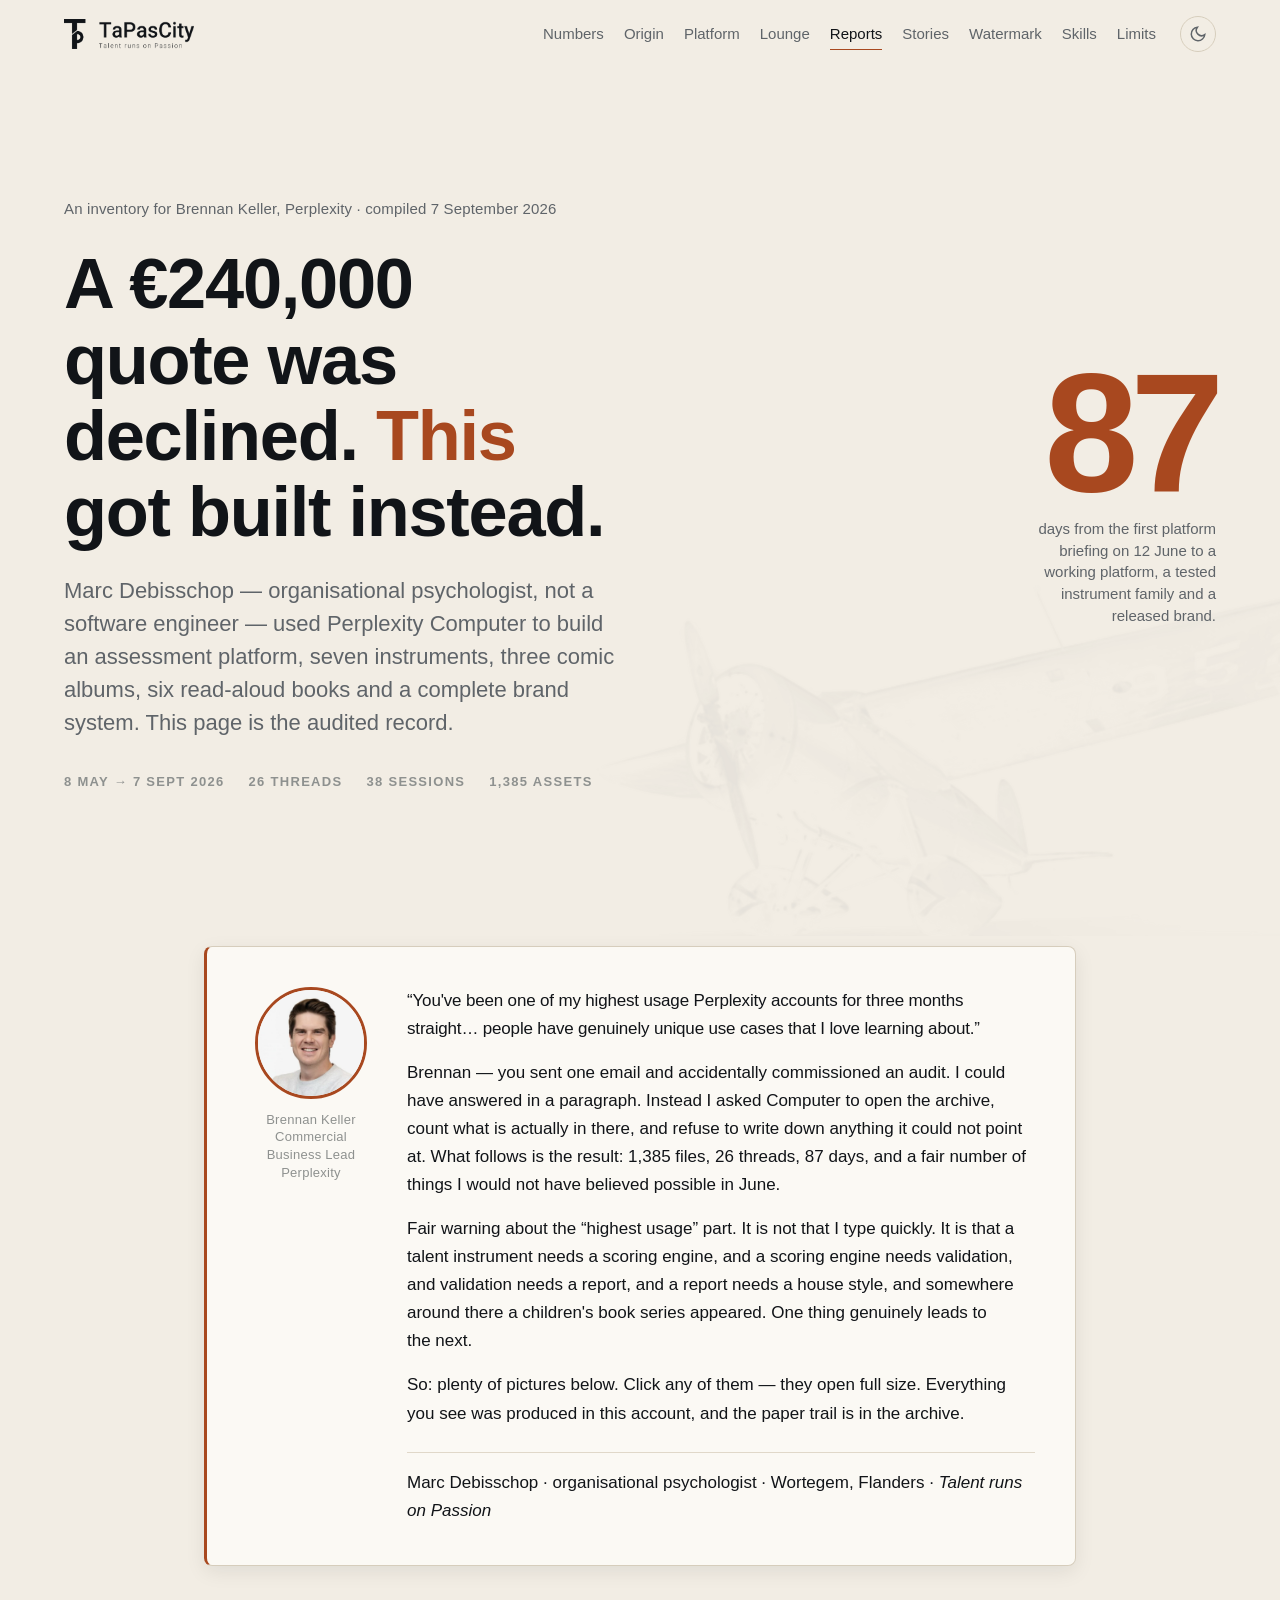
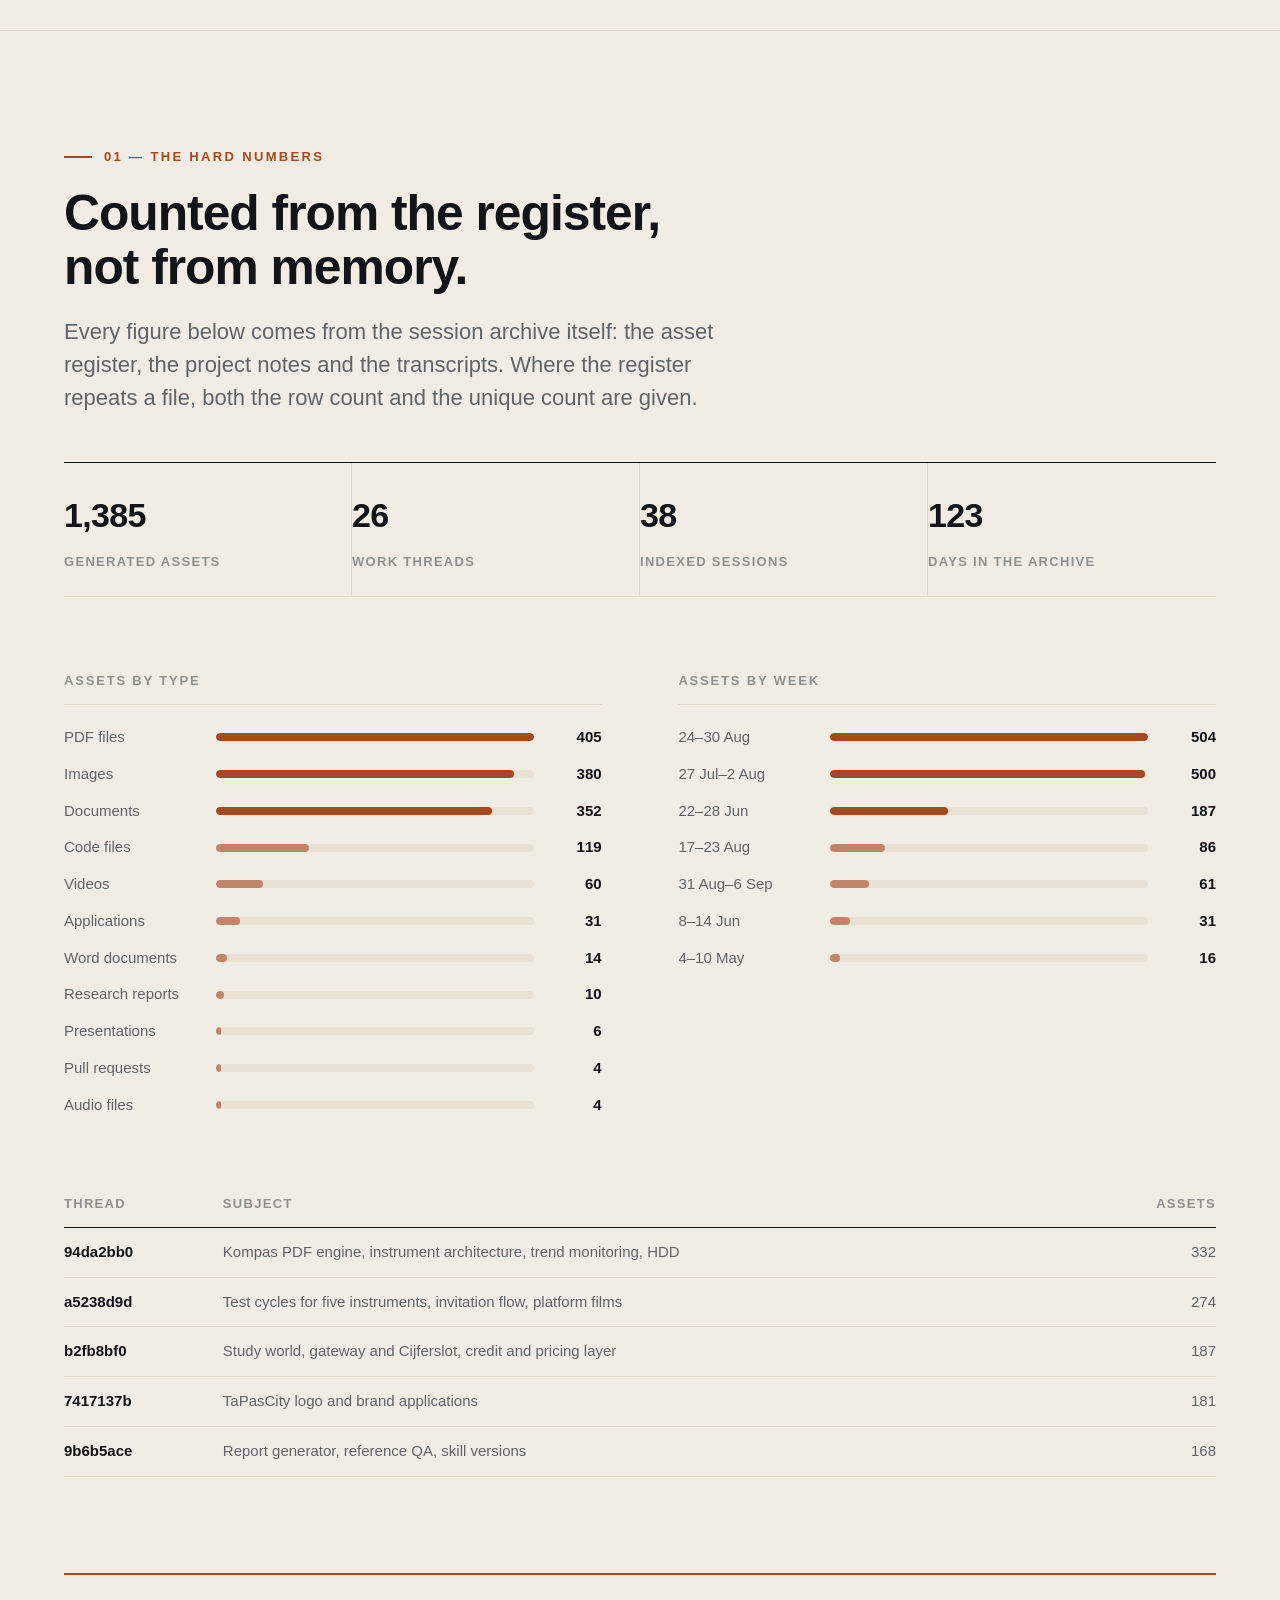
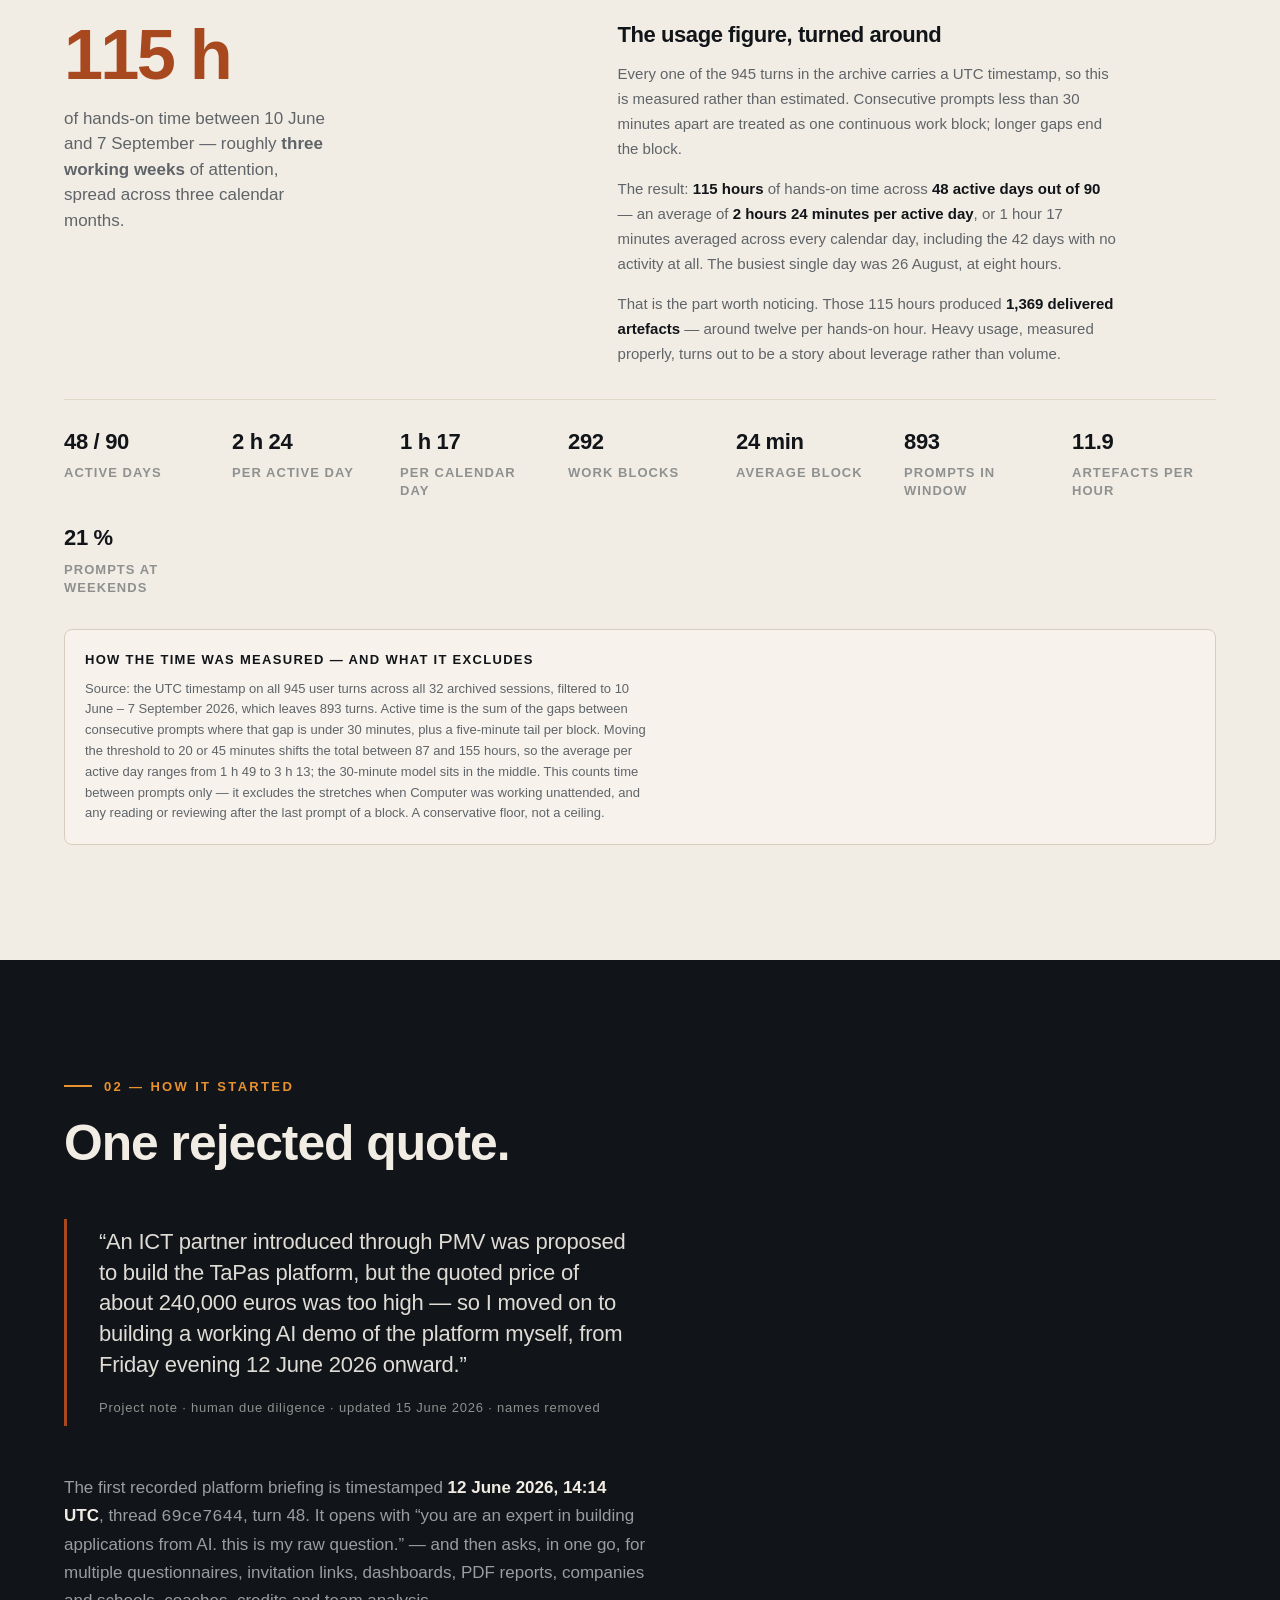
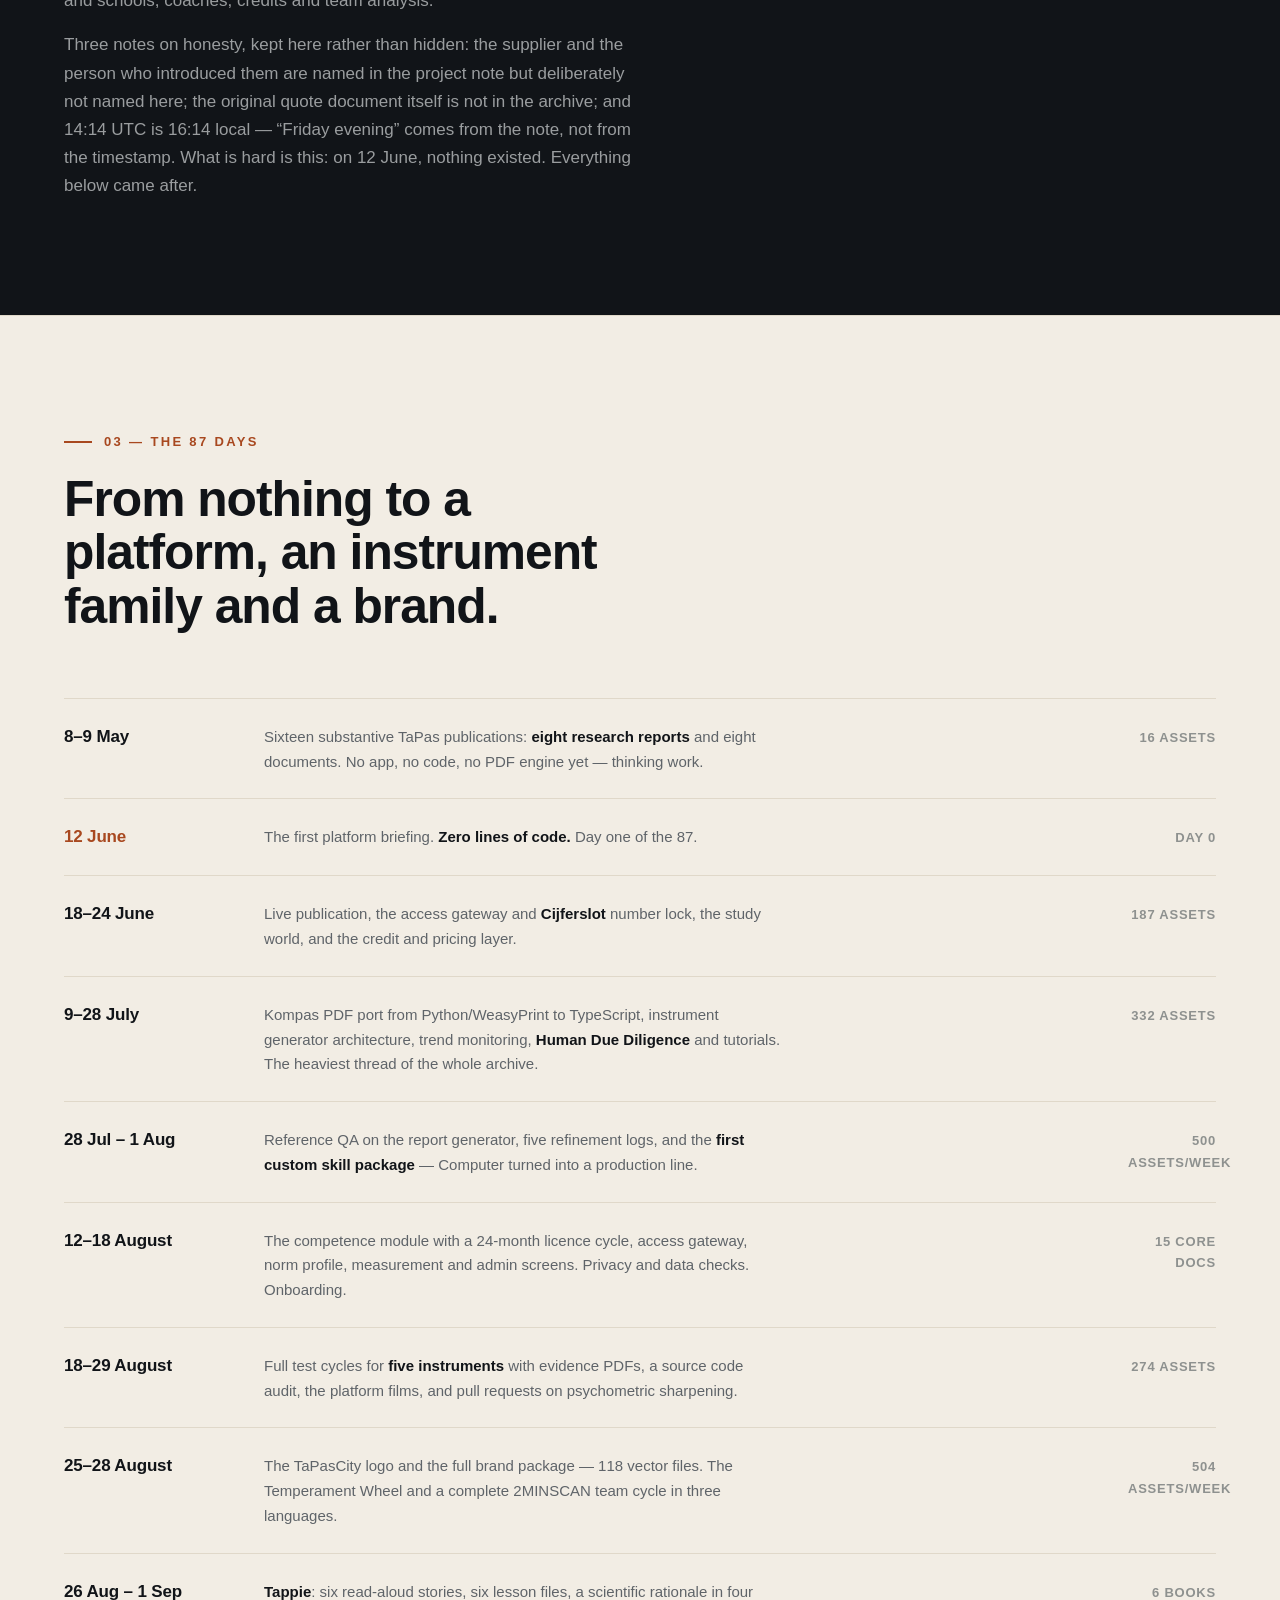
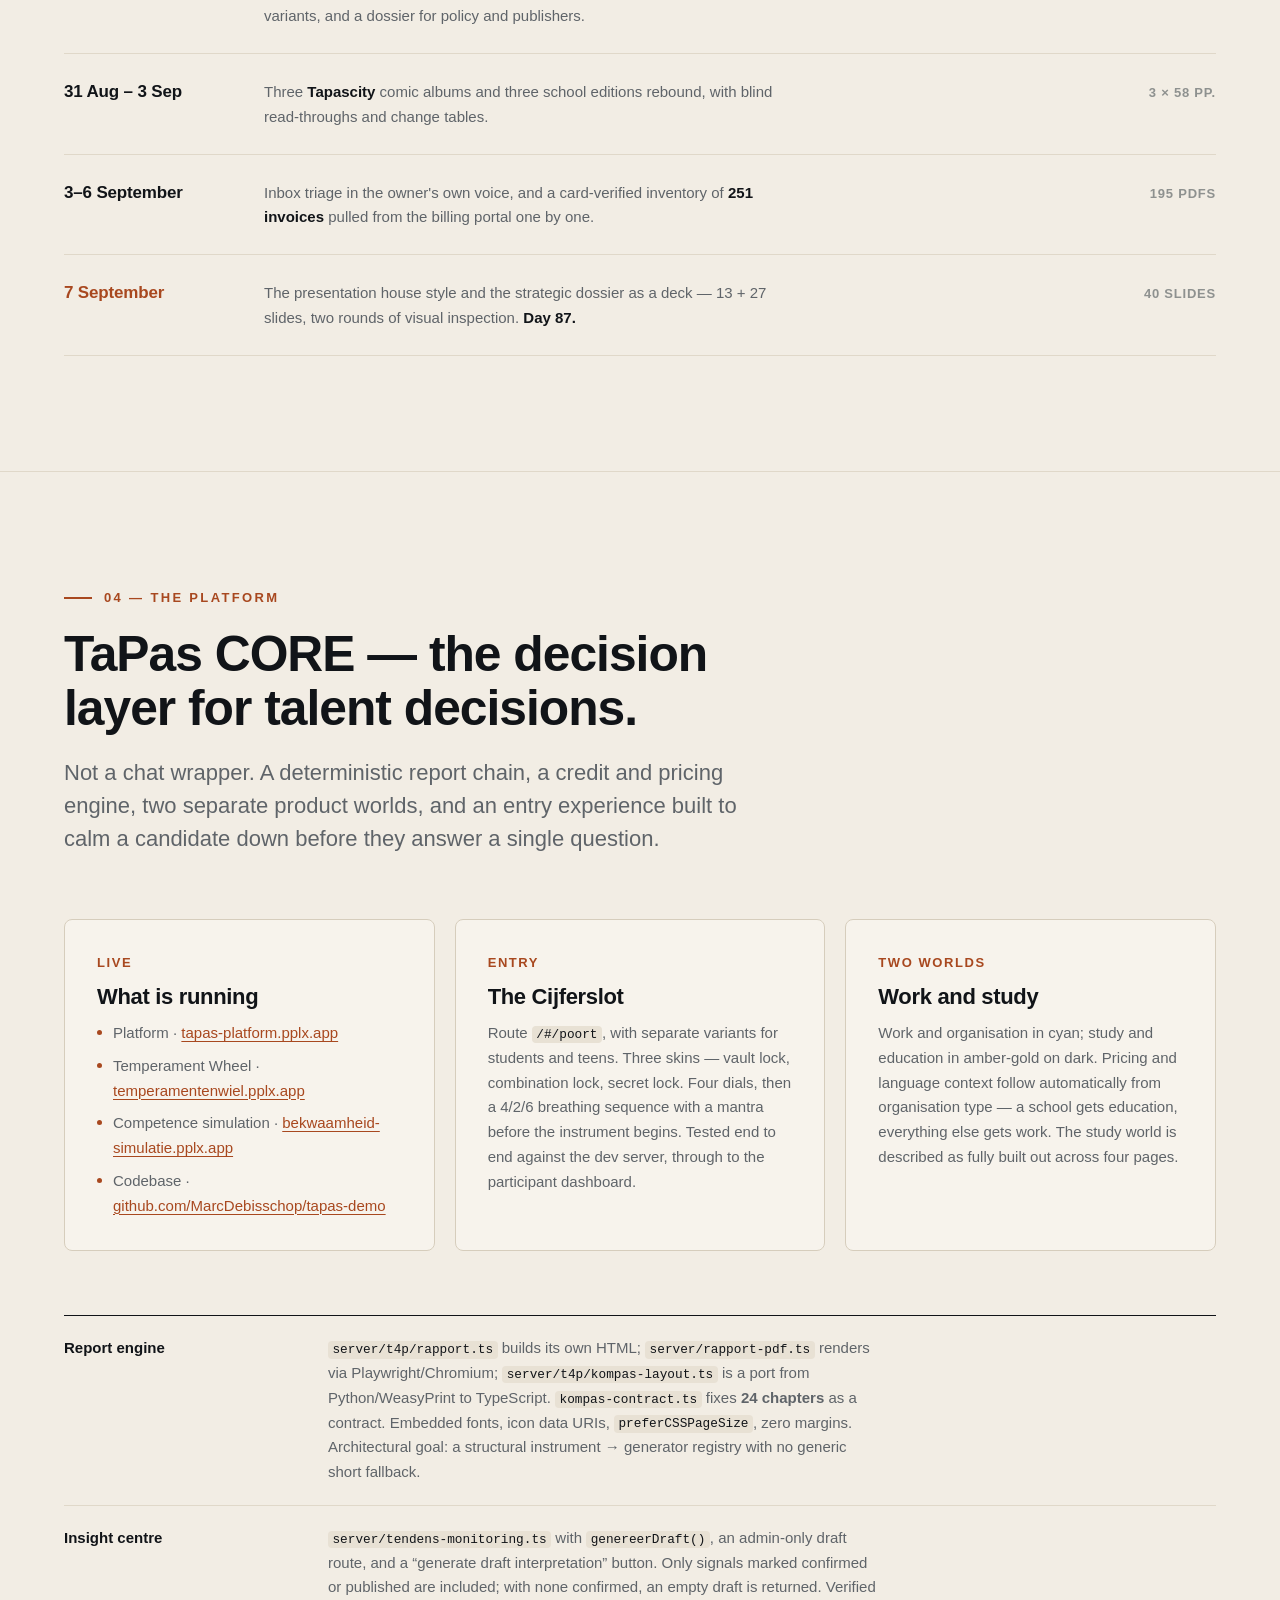
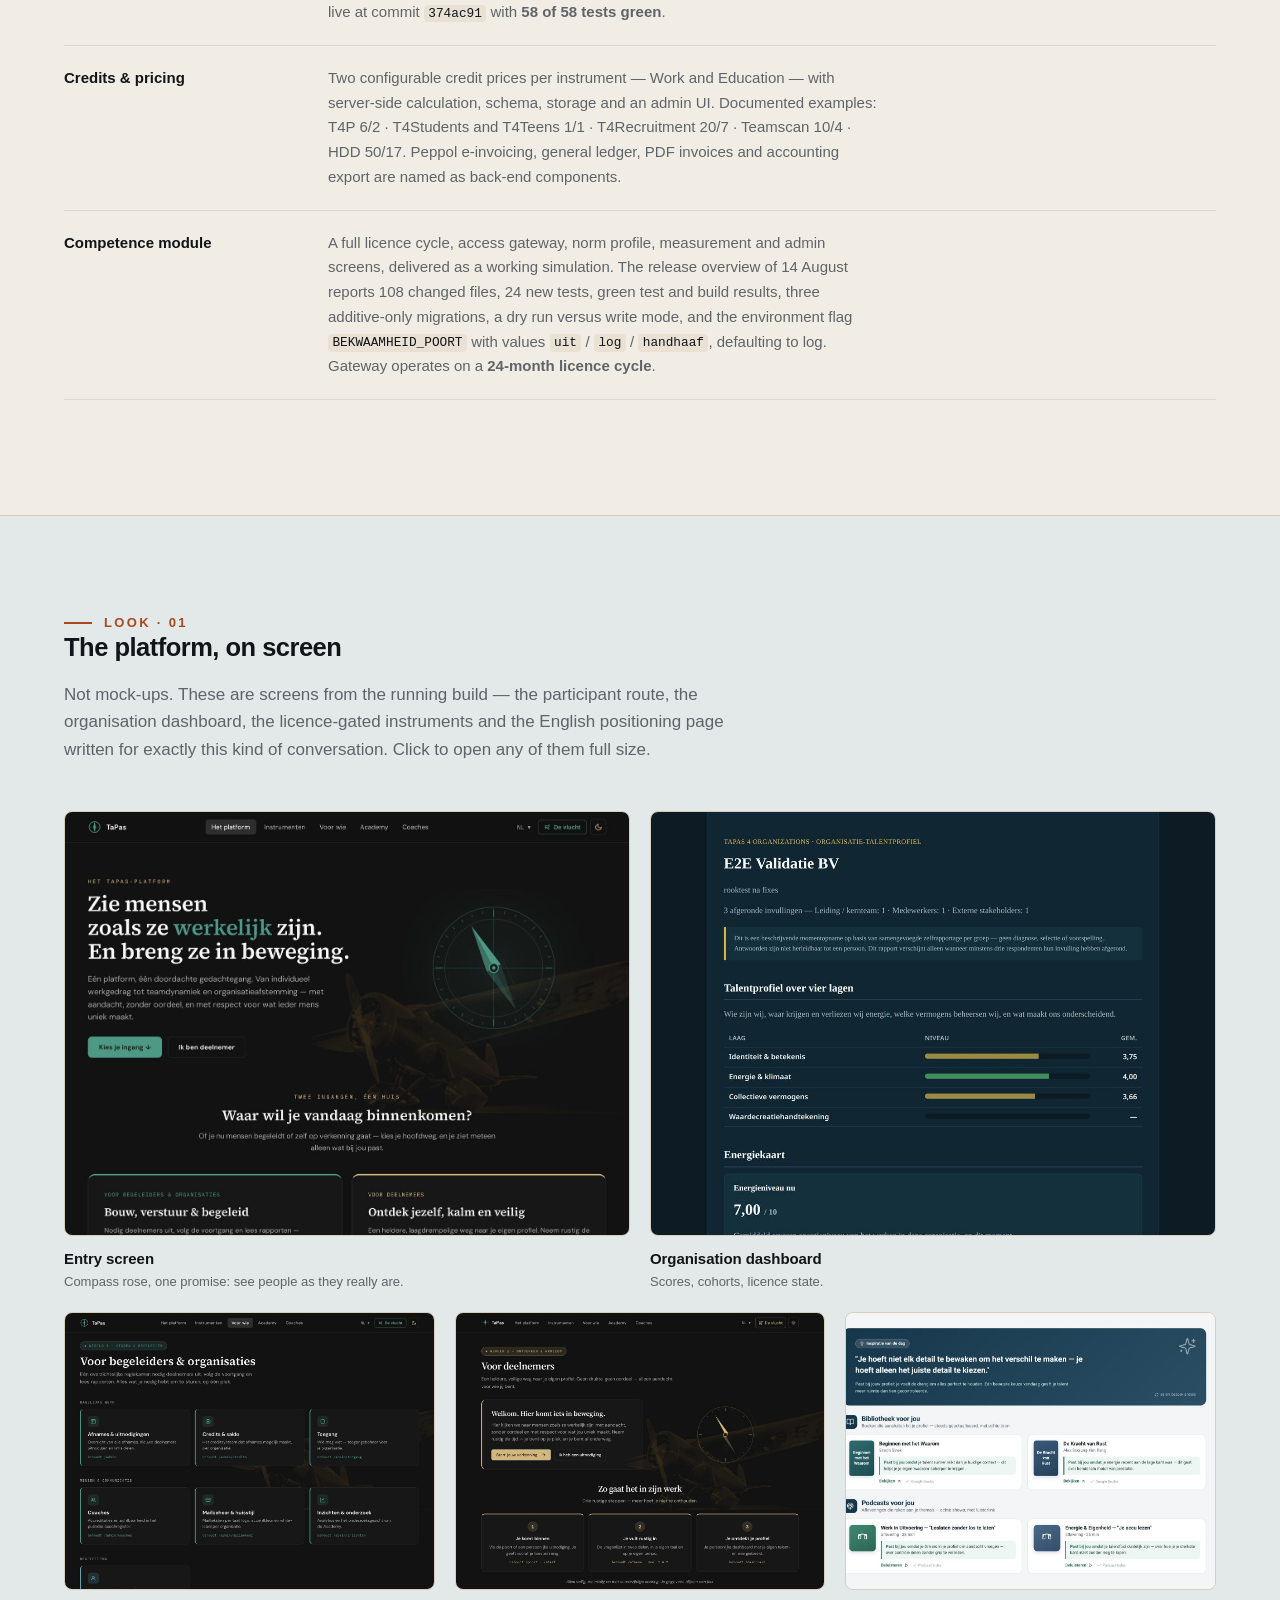
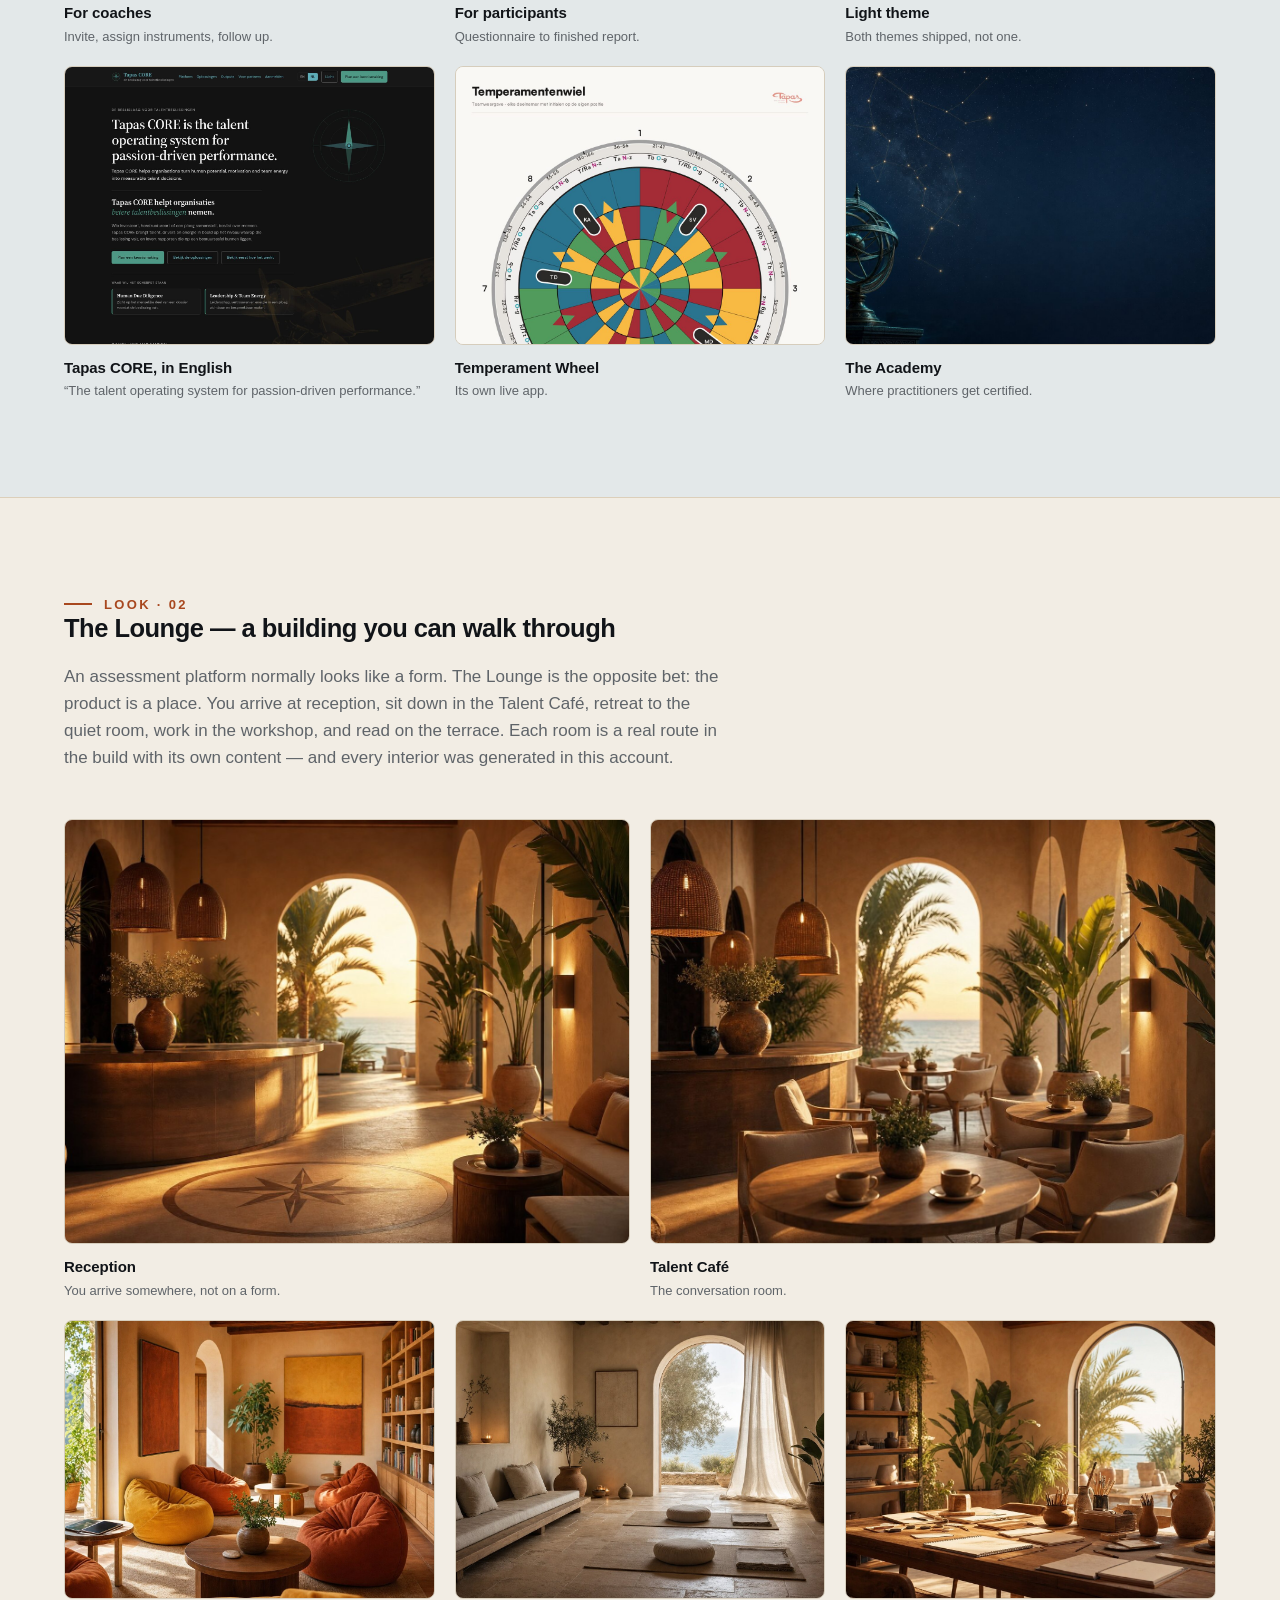
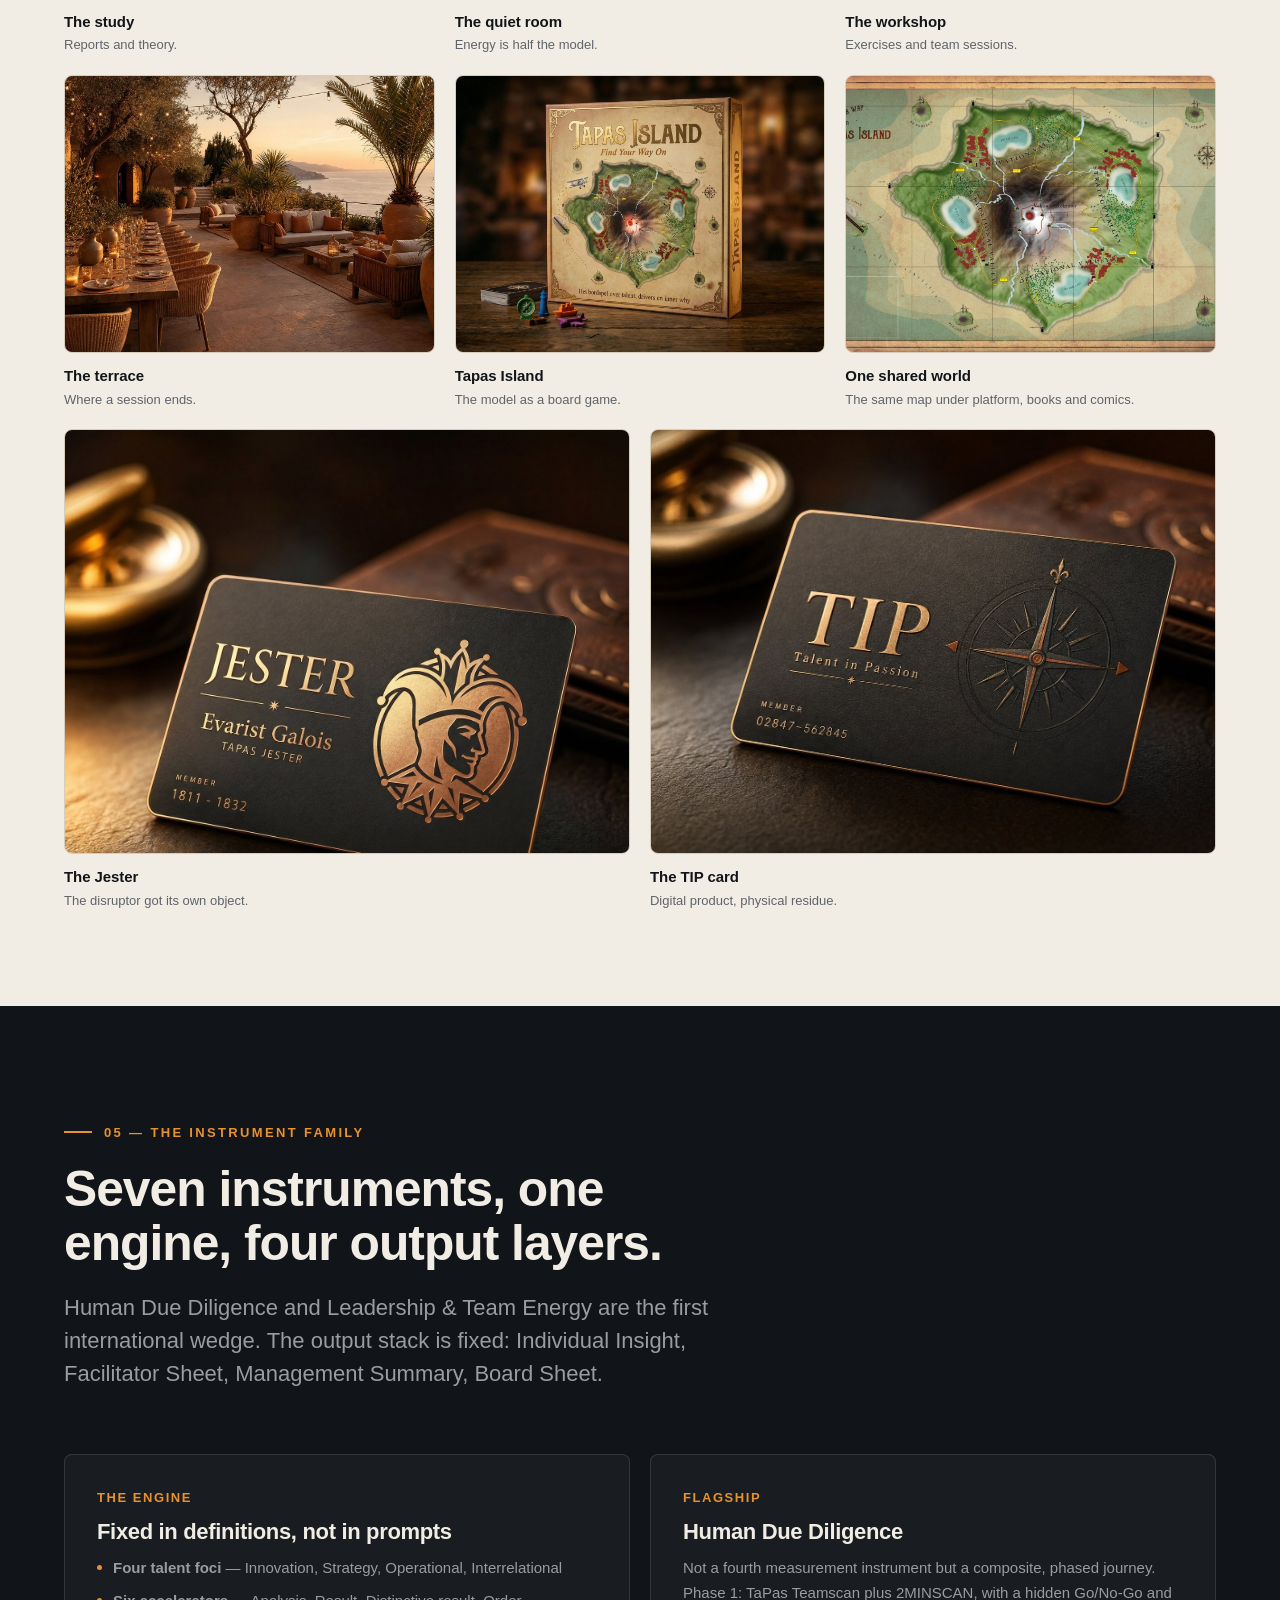
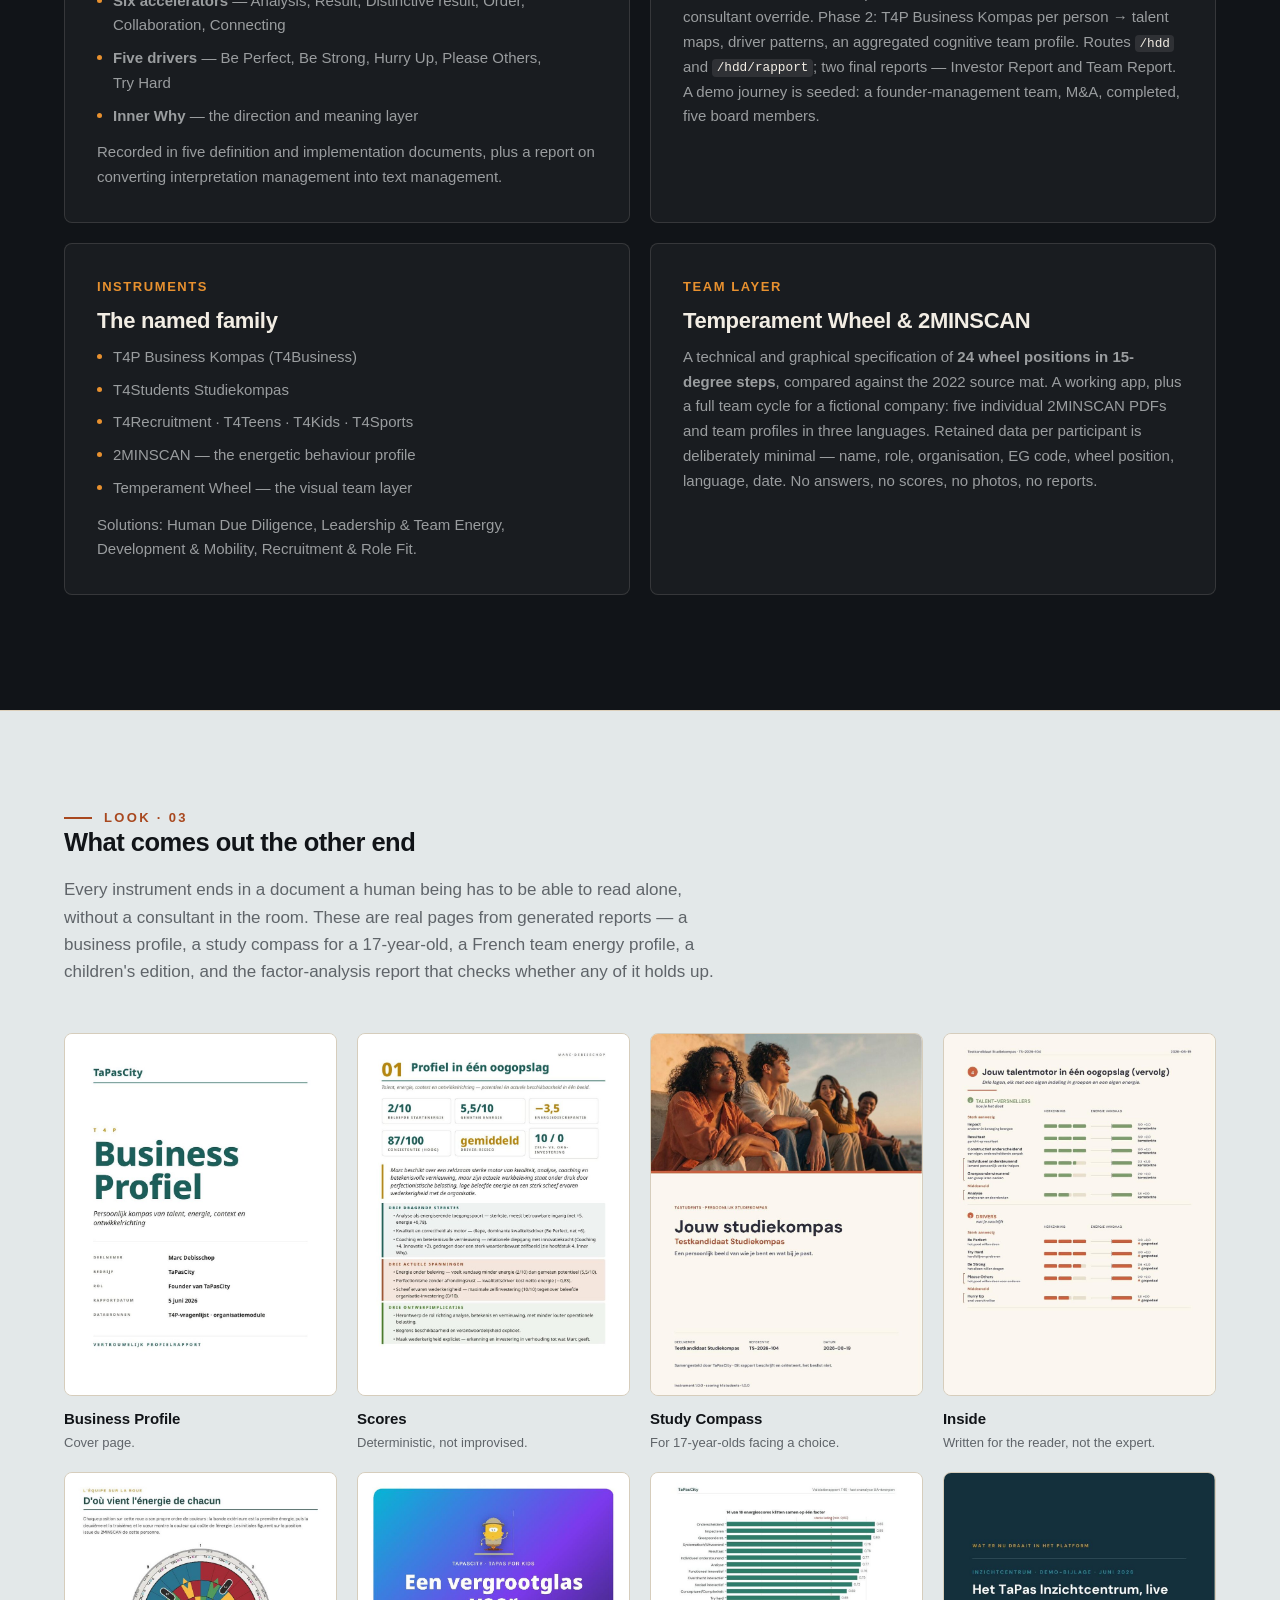
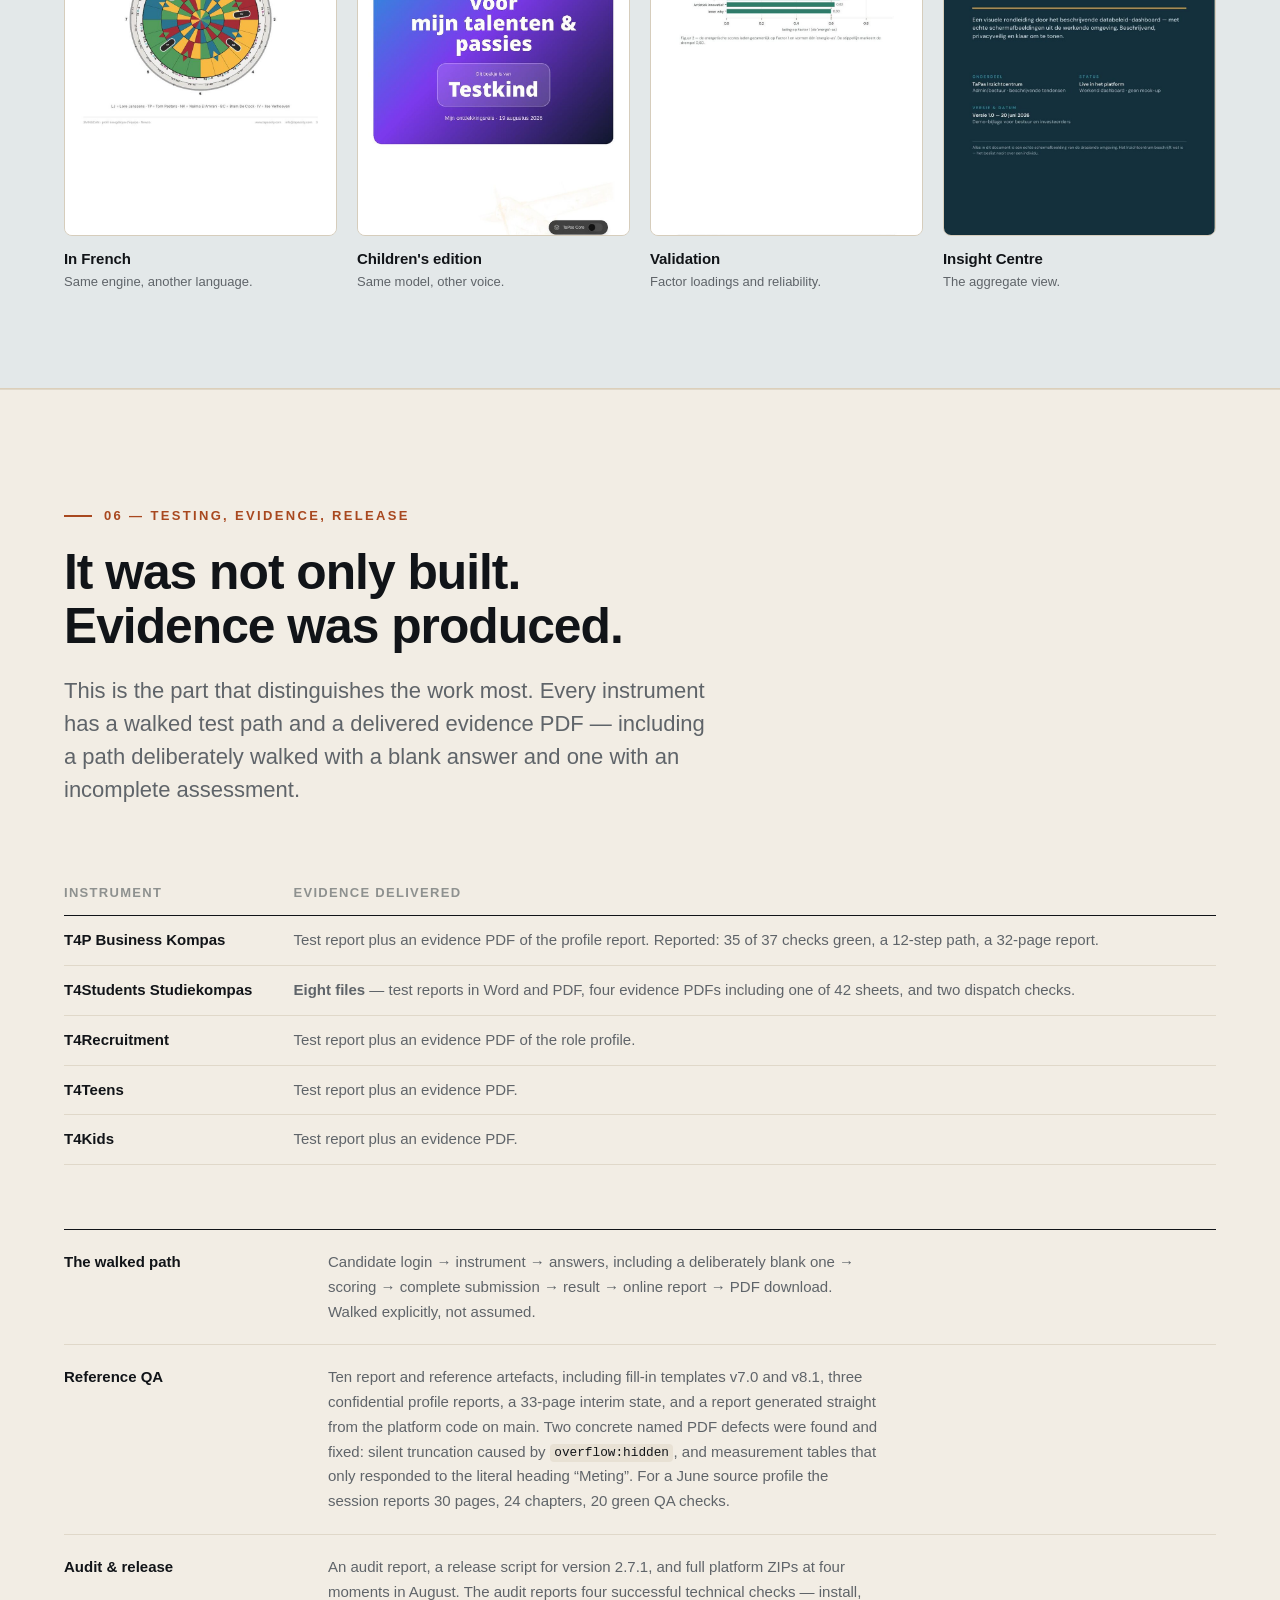
==== commit 34036d97: "Balance gallery rows so every row has equal spans" ====
--- a/index.html
+++ b/index.html
@@ -652,7 +652,7 @@
             written for exactly this kind of conversation. Click to open any of them full size.
           </p>
           <div class="gal">
-            <figure class="w8 crop">
+            <figure class="w6 crop">
               <button class="shot" type="button" data-cap="Platform entry · dark theme with the compass rose, and one line of Dutch: “Zie mensen zoals ze werkelijk zijn” — see people as they really are.">
                 <img src="assets/g/plat-home.jpg" alt="TaPas platform home screen with a compass rose on a dark background" loading="lazy" />
               </button>
@@ -660,7 +660,7 @@
                 <b>Entry screen</b>Compass rose, one promise: see people as they really are.
               </figcaption>
             </figure>
-            <figure class="w4 crop">
+            <figure class="w6 crop">
               <button class="shot" type="button" data-cap="Organisation dashboard · aggregated talent and energy scores per participant, with the licence state visible.">
                 <img src="assets/g/plat-dash.jpg" alt="Organisation dashboard with per-participant scores" loading="lazy" />
               </button>
@@ -684,7 +684,7 @@
               </button>
               <figcaption><b>Light theme</b>Both themes shipped, not one.</figcaption>
             </figure>
-            <figure class="w6 crop">
+            <figure class="w4 crop">
               <button class="shot" type="button" data-cap="Tapas CORE, in English: “the talent operating system for passion-driven performance.” Written for international conversations.">
                 <img src="assets/g/core-en.jpg" alt="English positioning page for Tapas CORE" loading="lazy" />
               </button>
@@ -693,13 +693,13 @@
                 performance.”
               </figcaption>
             </figure>
-            <figure class="w3 crop">
+            <figure class="w4 crop">
               <button class="shot" type="button" data-cap="The Temperament Wheel — a separate live app at temperamentenwiel.pplx.app, built to make the model tangible in a session.">
                 <img src="assets/g/wheel.jpg" alt="The colourful Temperament Wheel" loading="lazy" />
               </button>
               <figcaption><b>Temperament Wheel</b>Its own live app.</figcaption>
             </figure>
-            <figure class="w3 crop">
+            <figure class="w4 crop">
               <button class="shot" type="button" data-cap="The Academy observatory — the learning environment for practitioners who license the instruments.">
                 <img src="assets/g/observatorium.jpg" alt="Academy observatory illustration" loading="lazy" />
               </button>
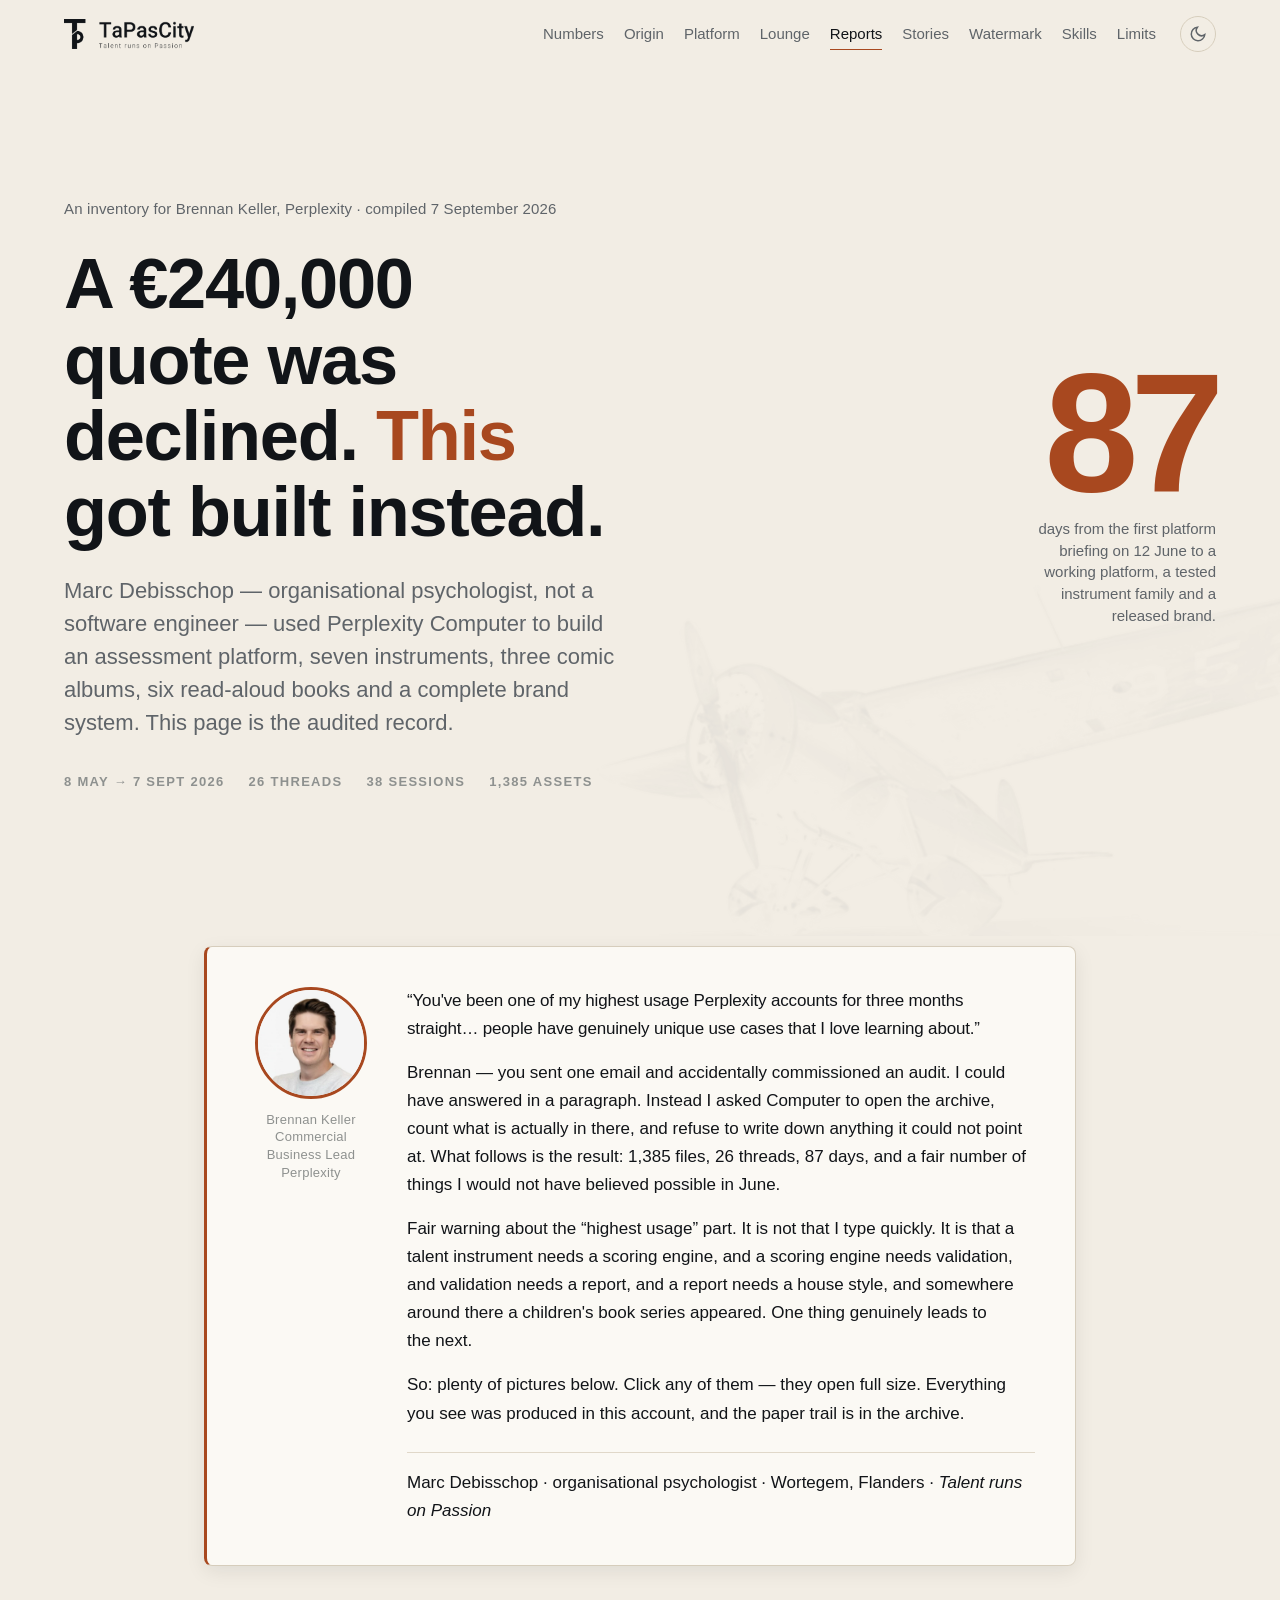
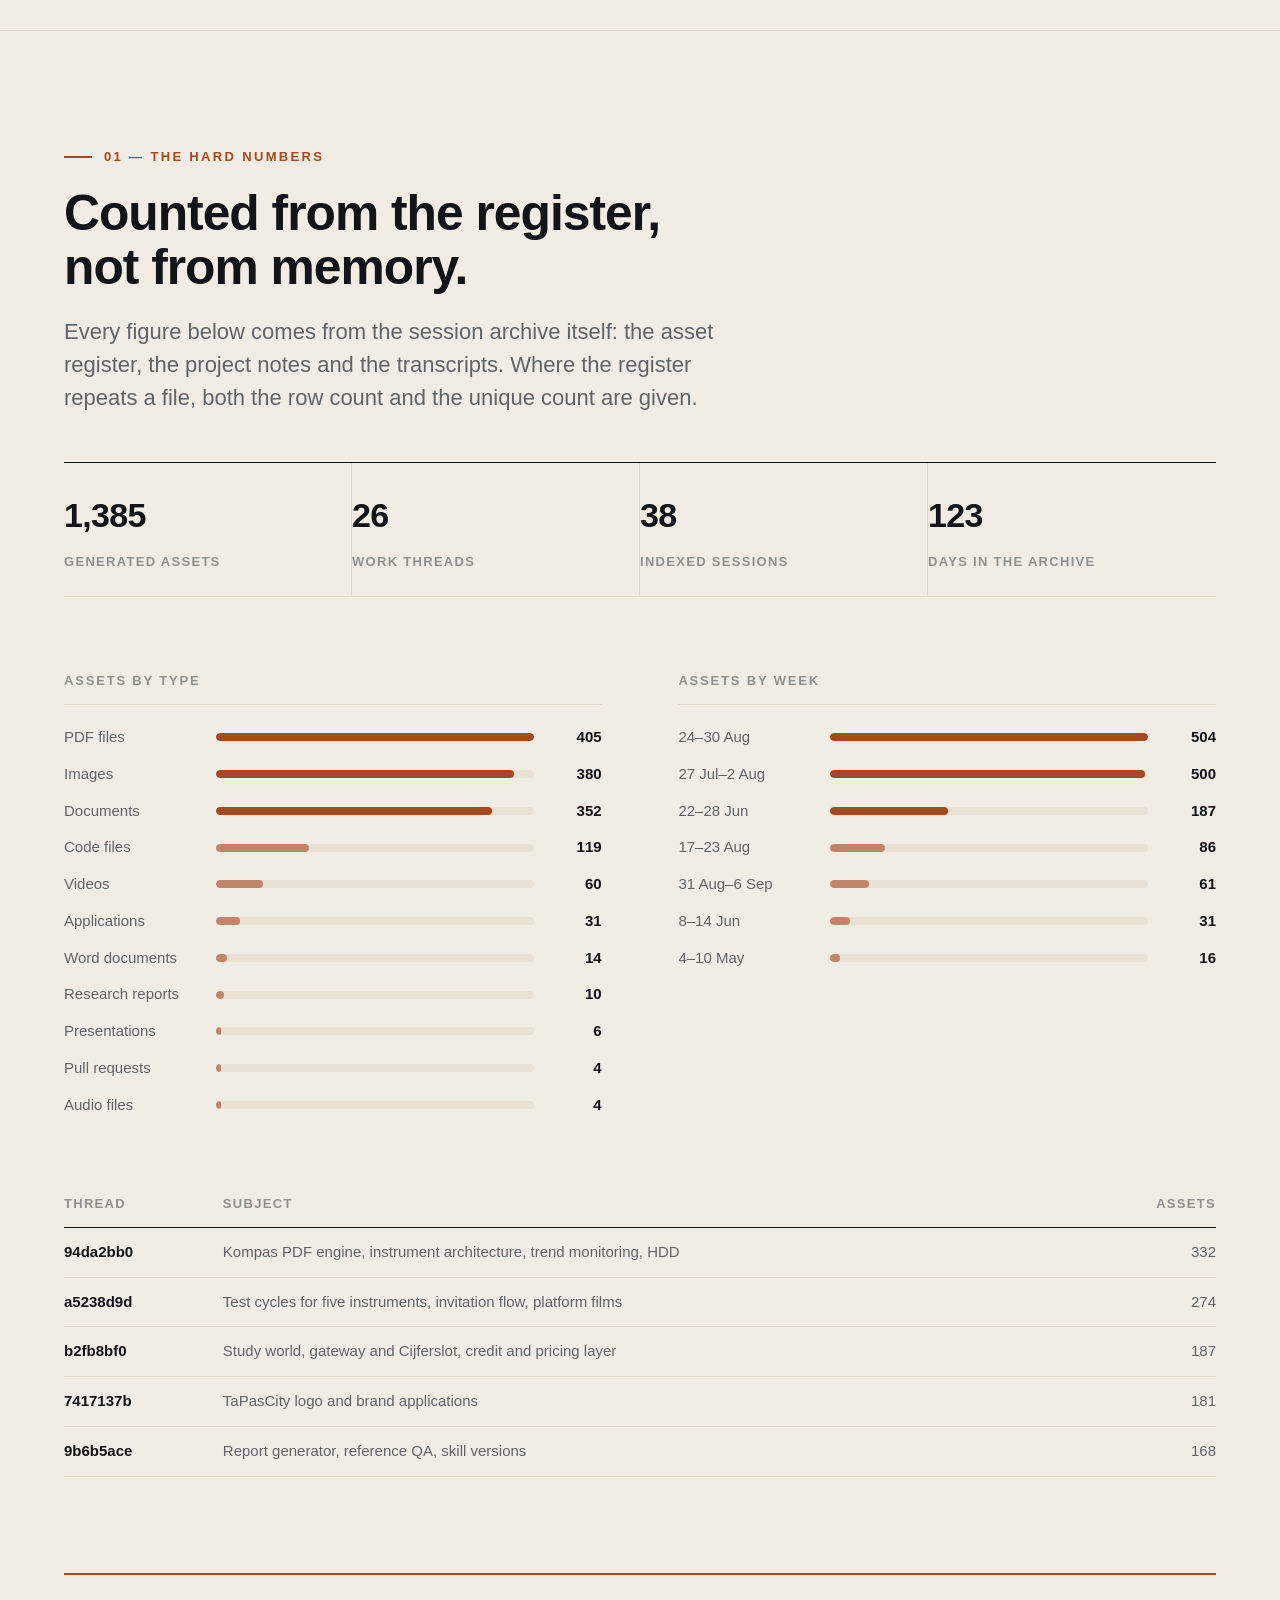
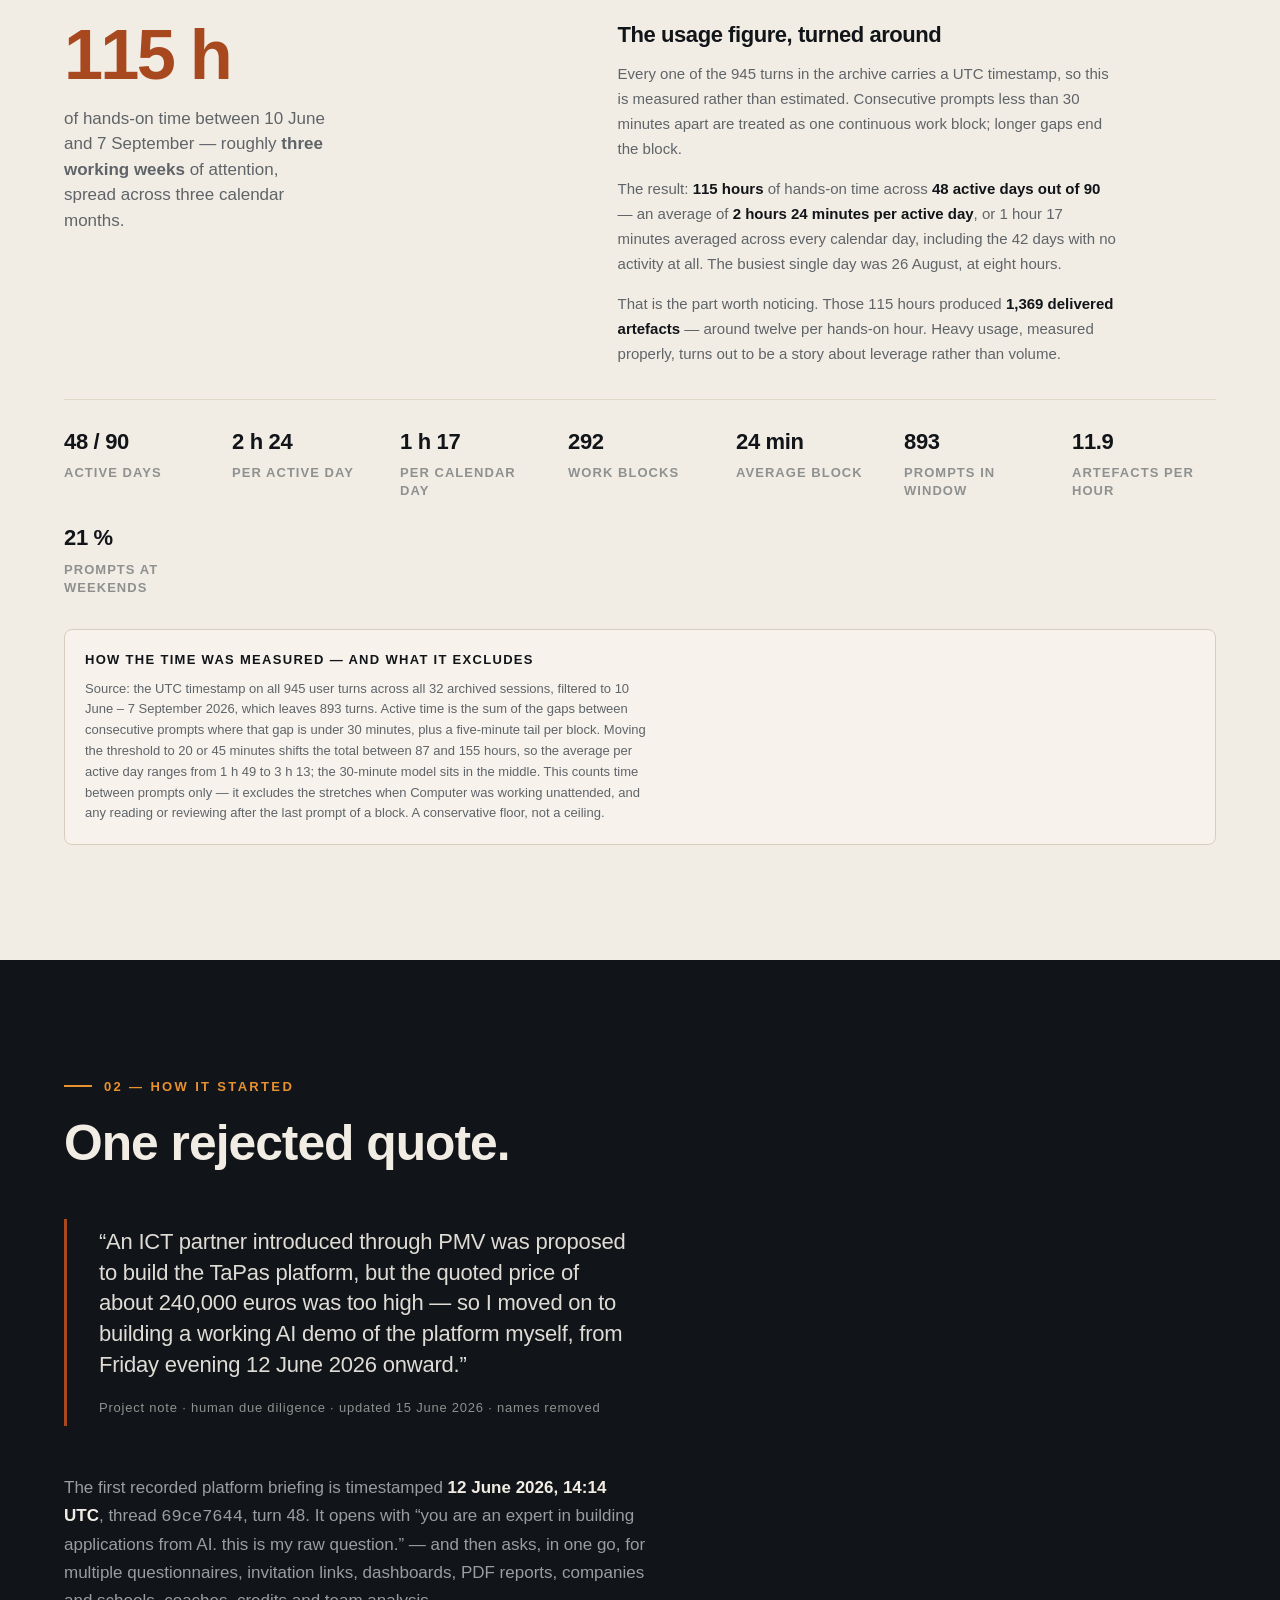
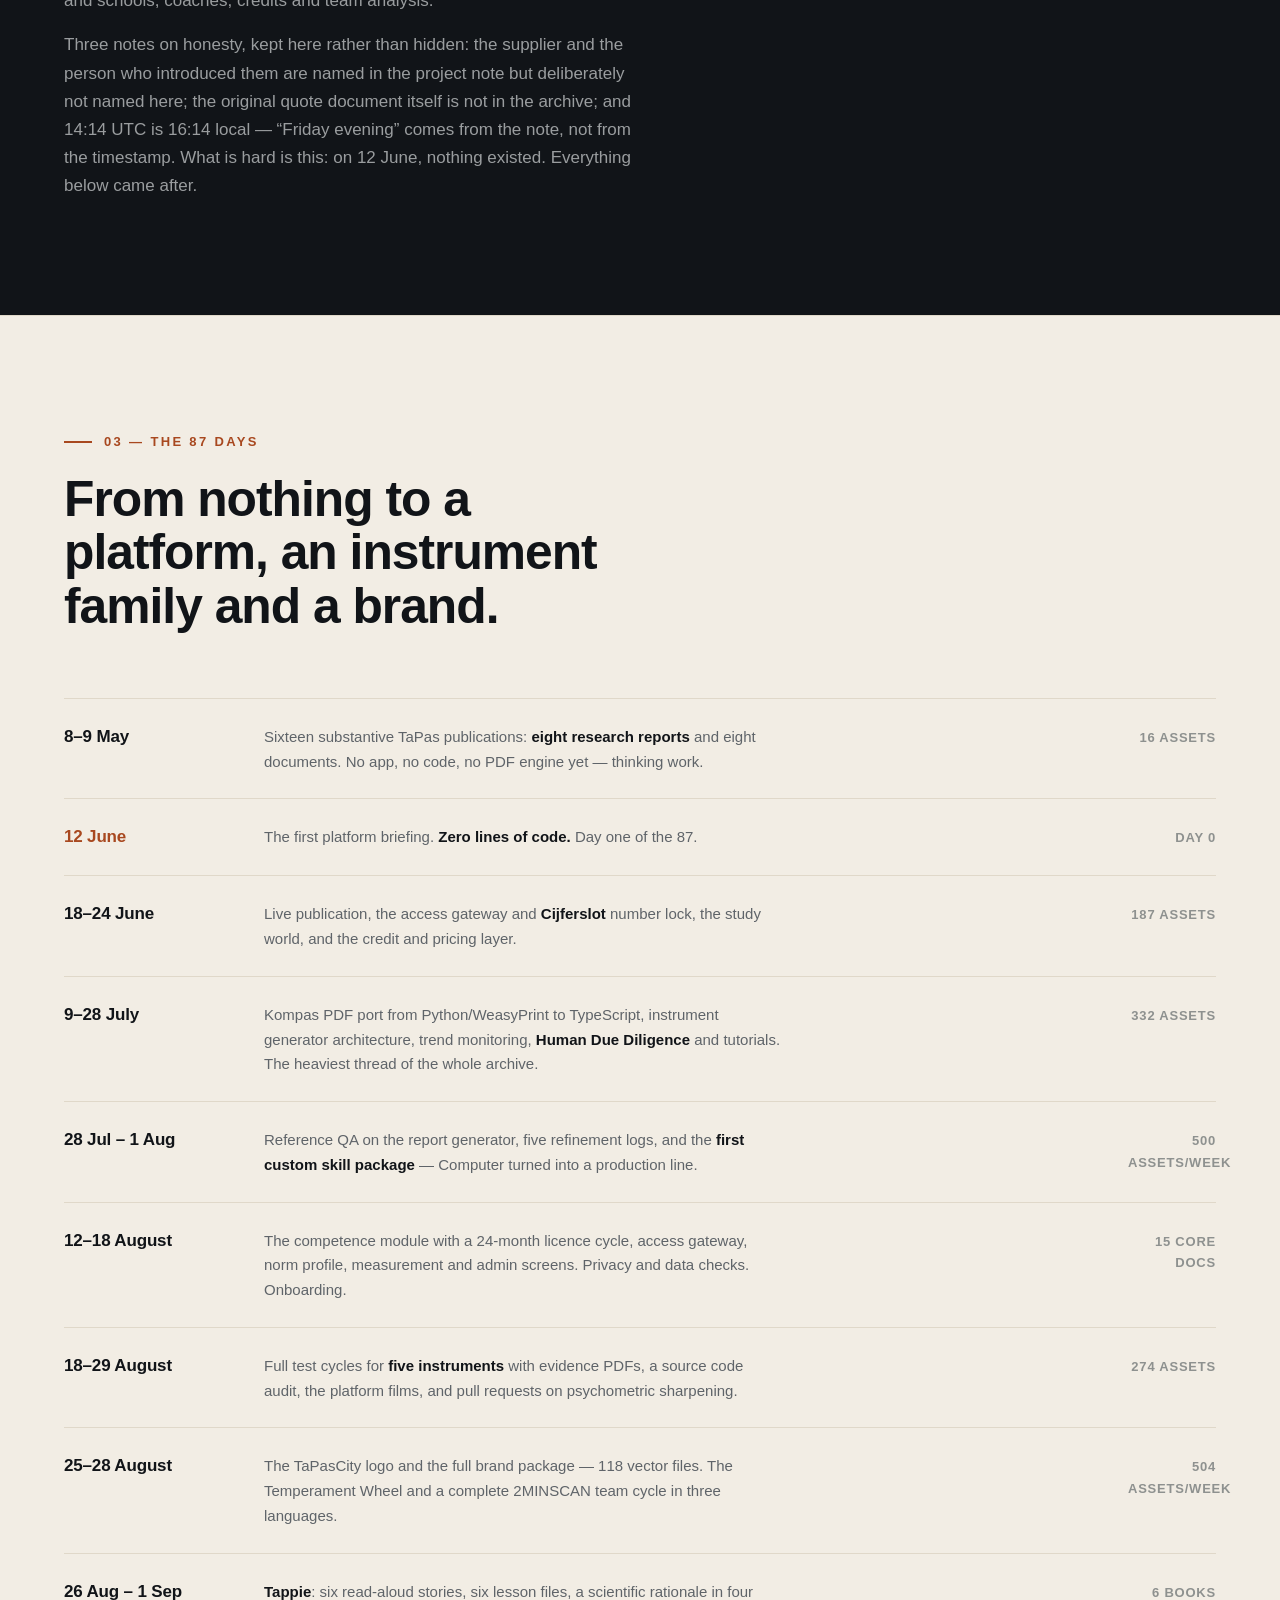
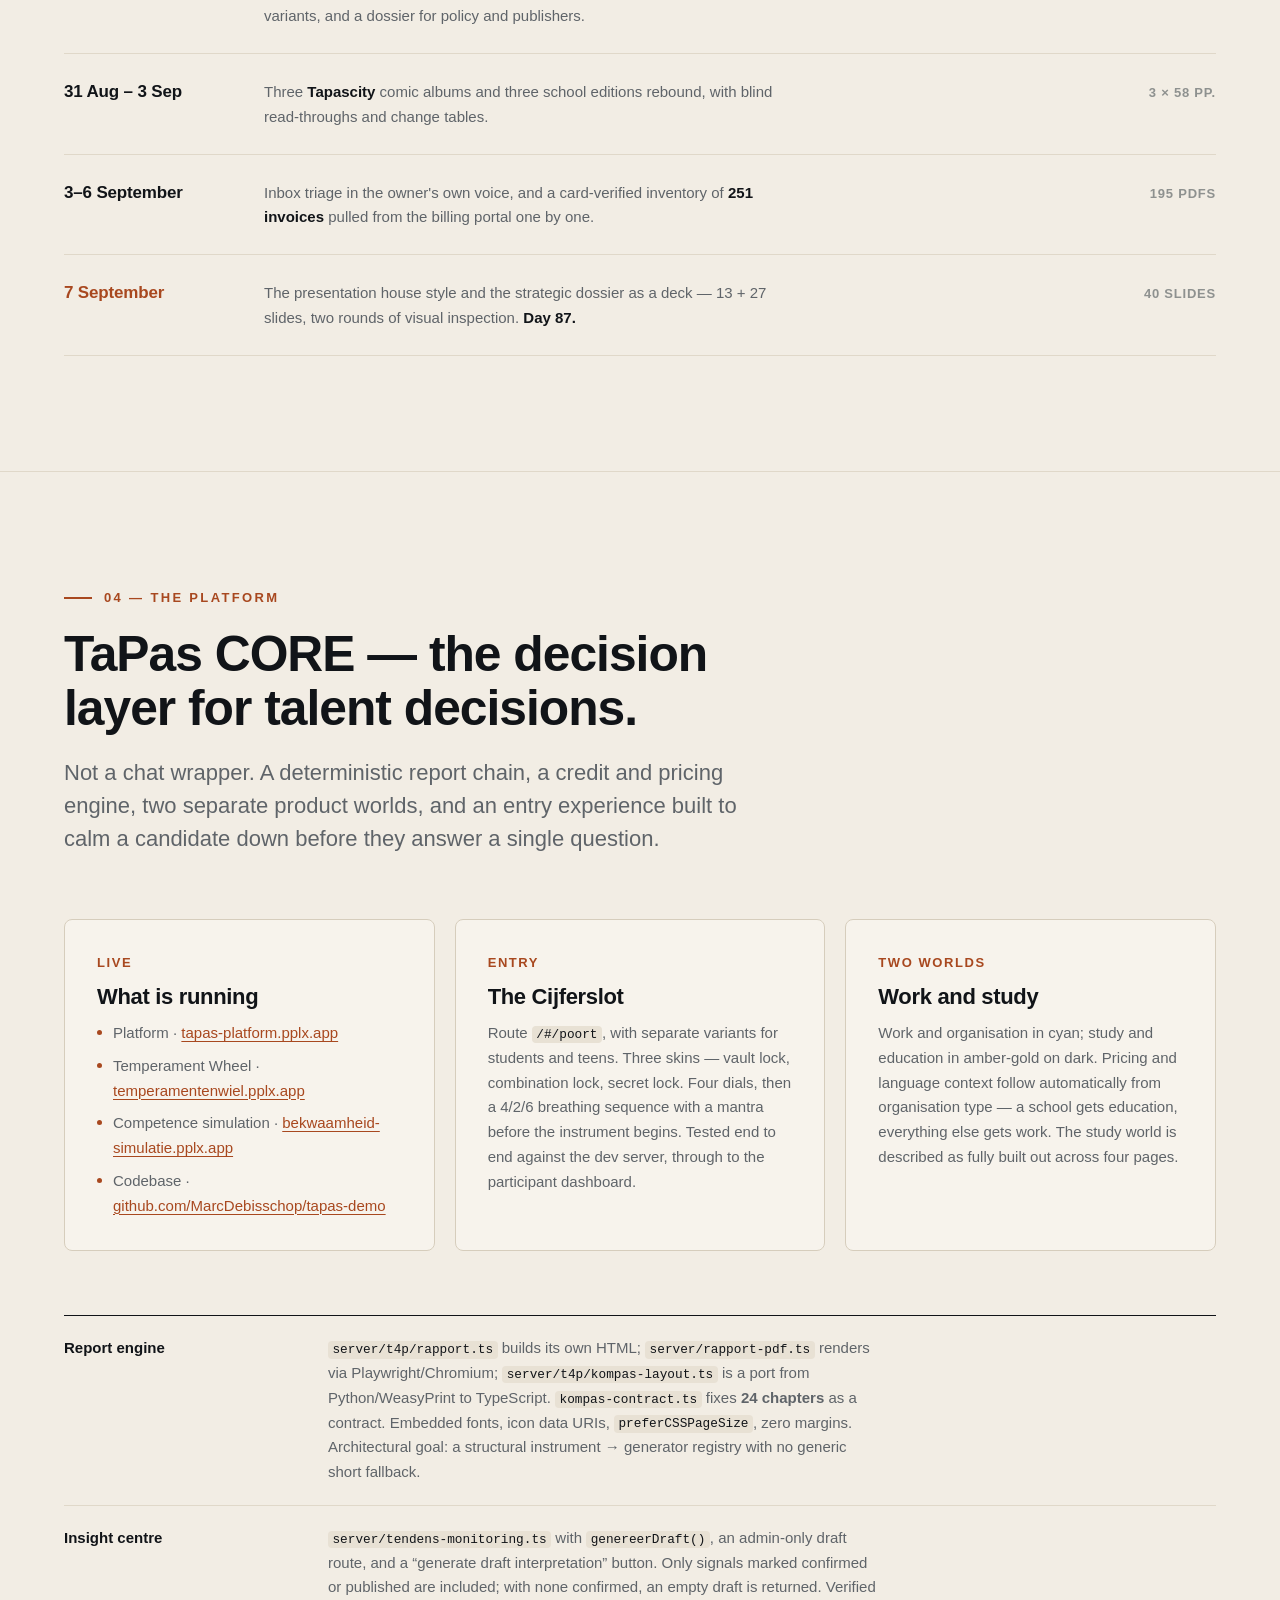
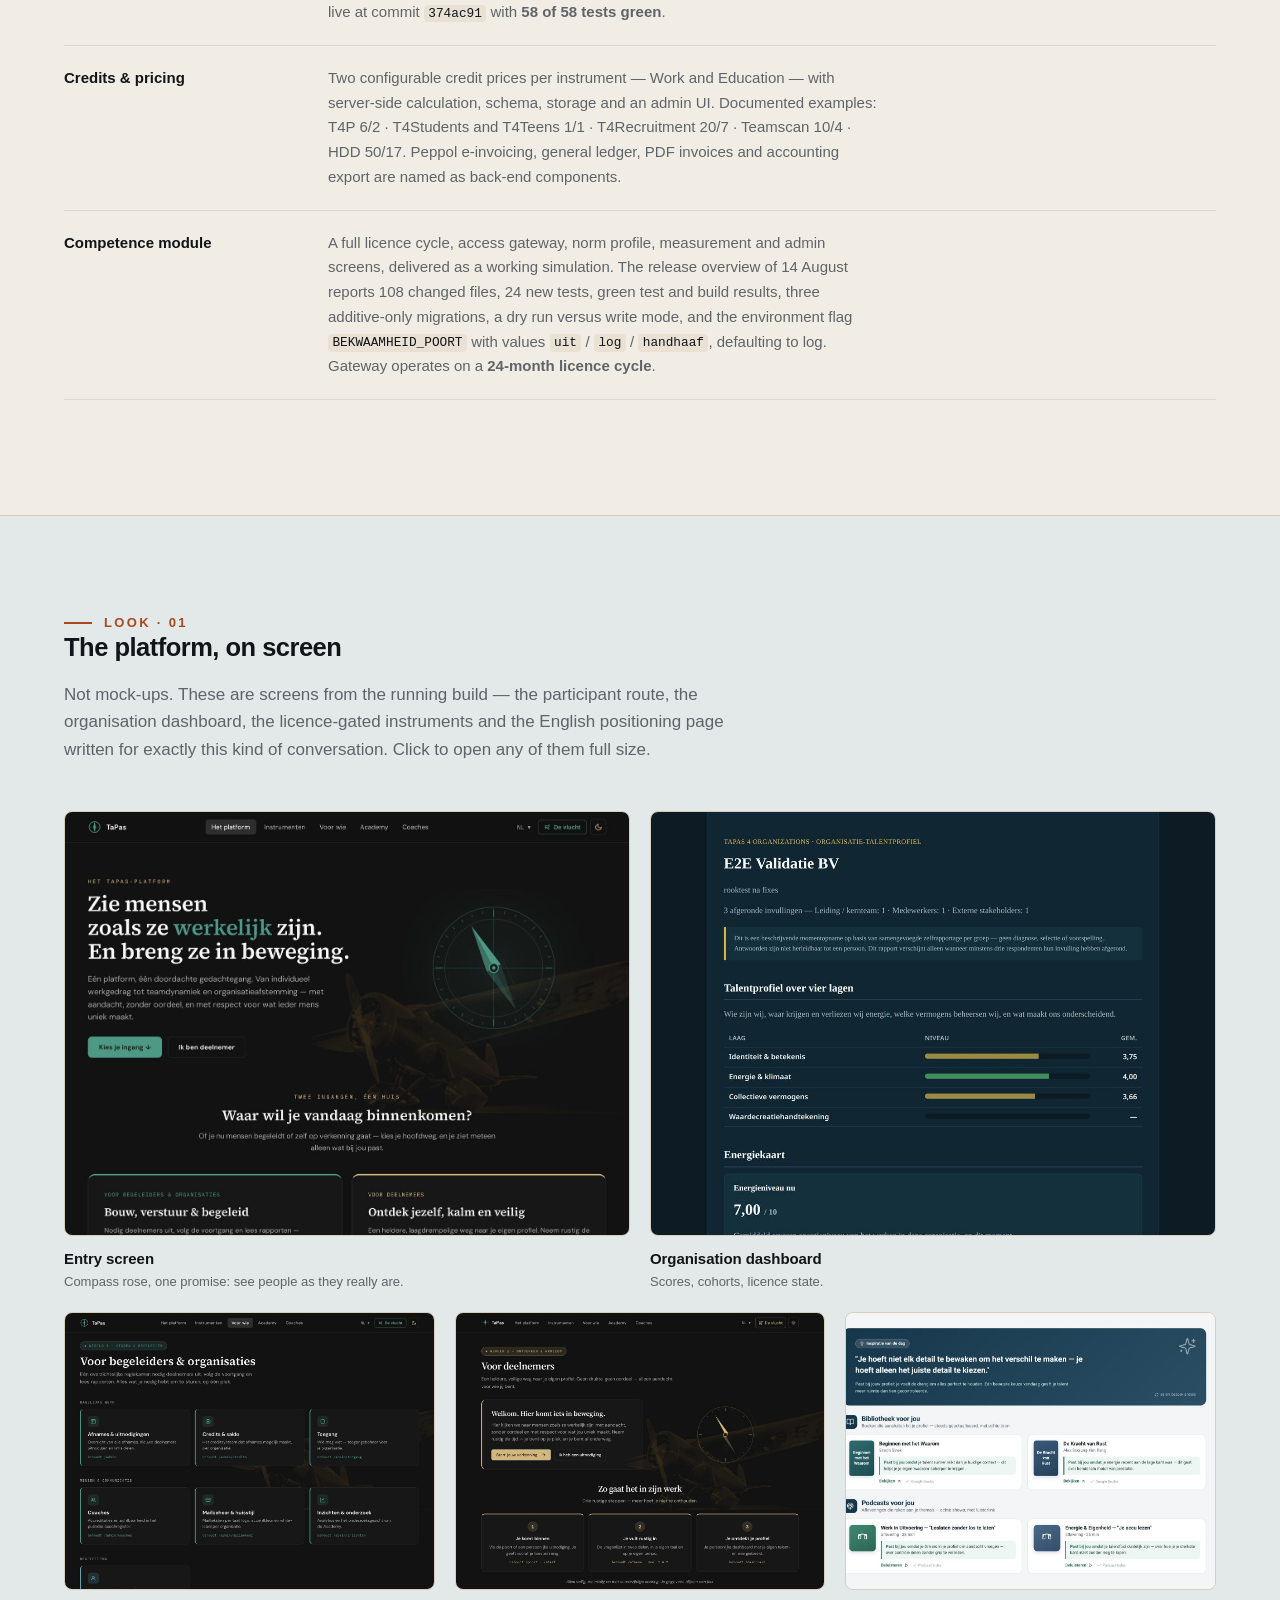
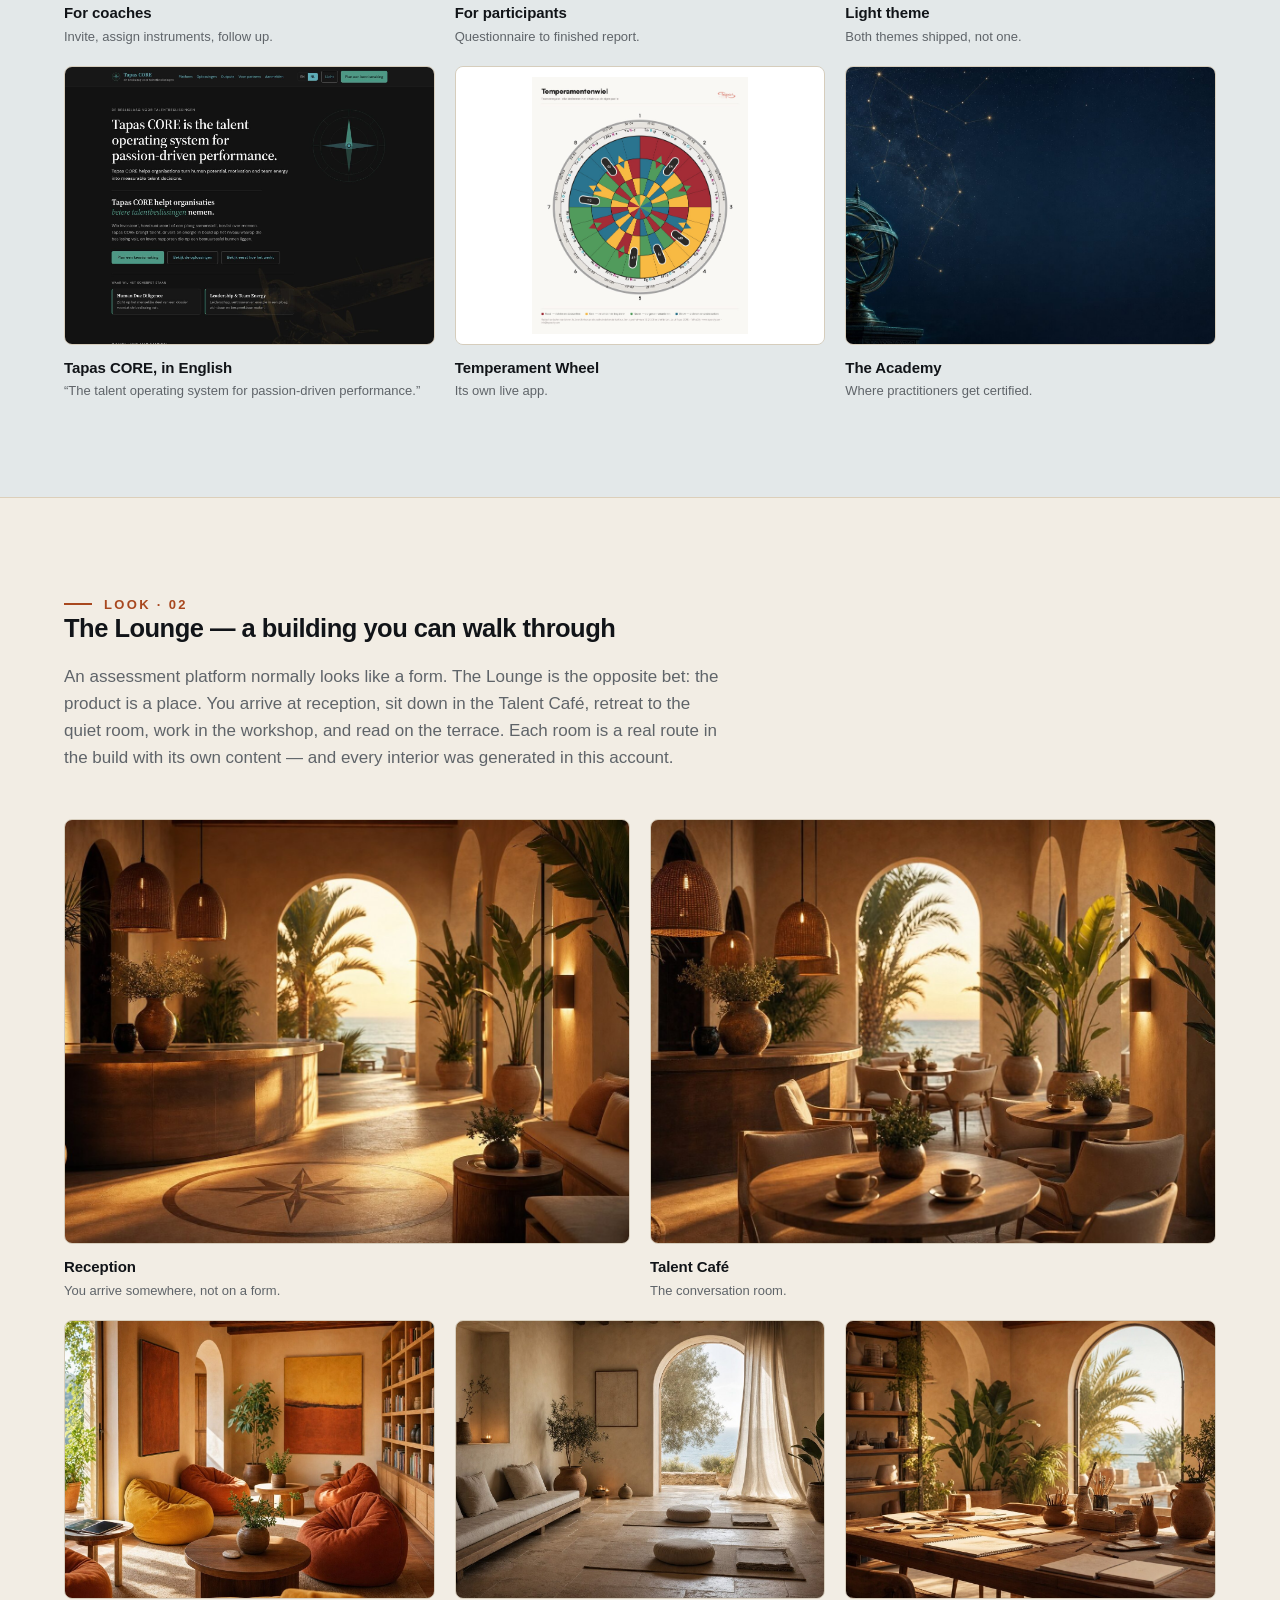
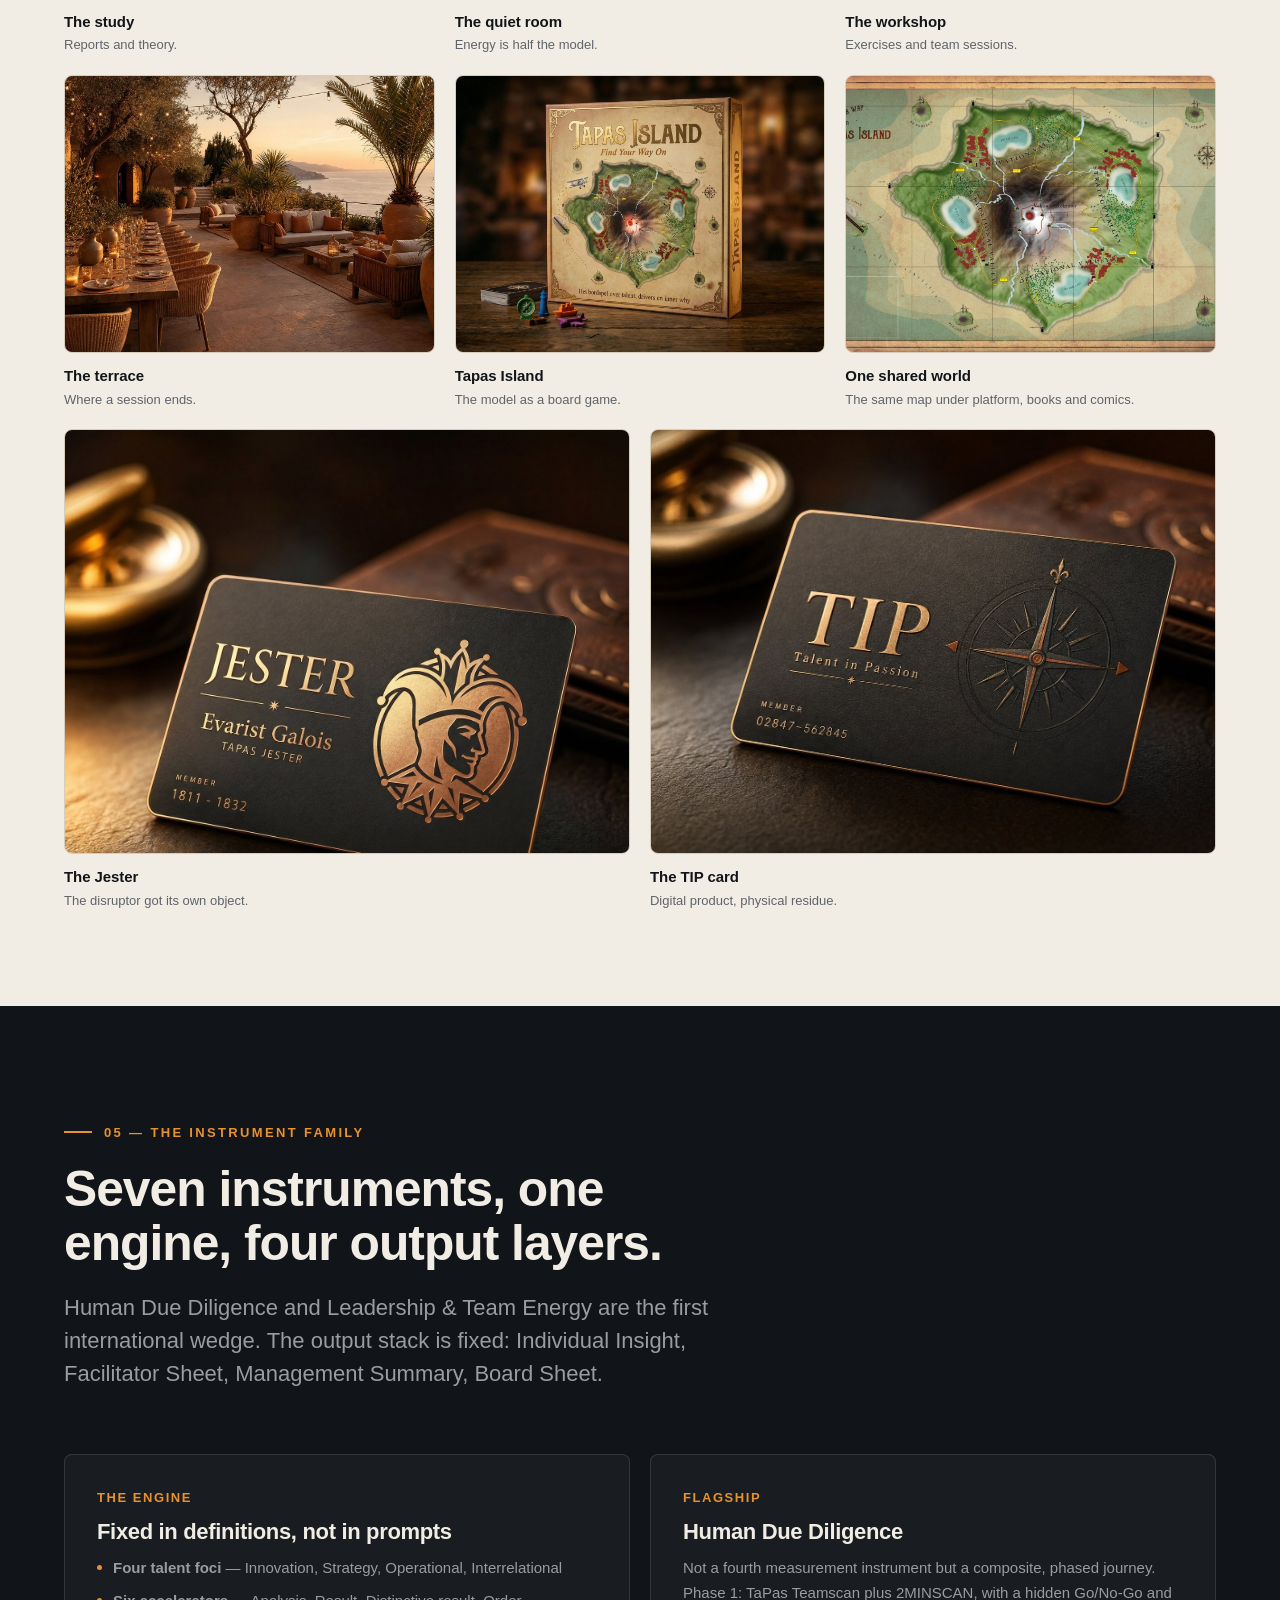
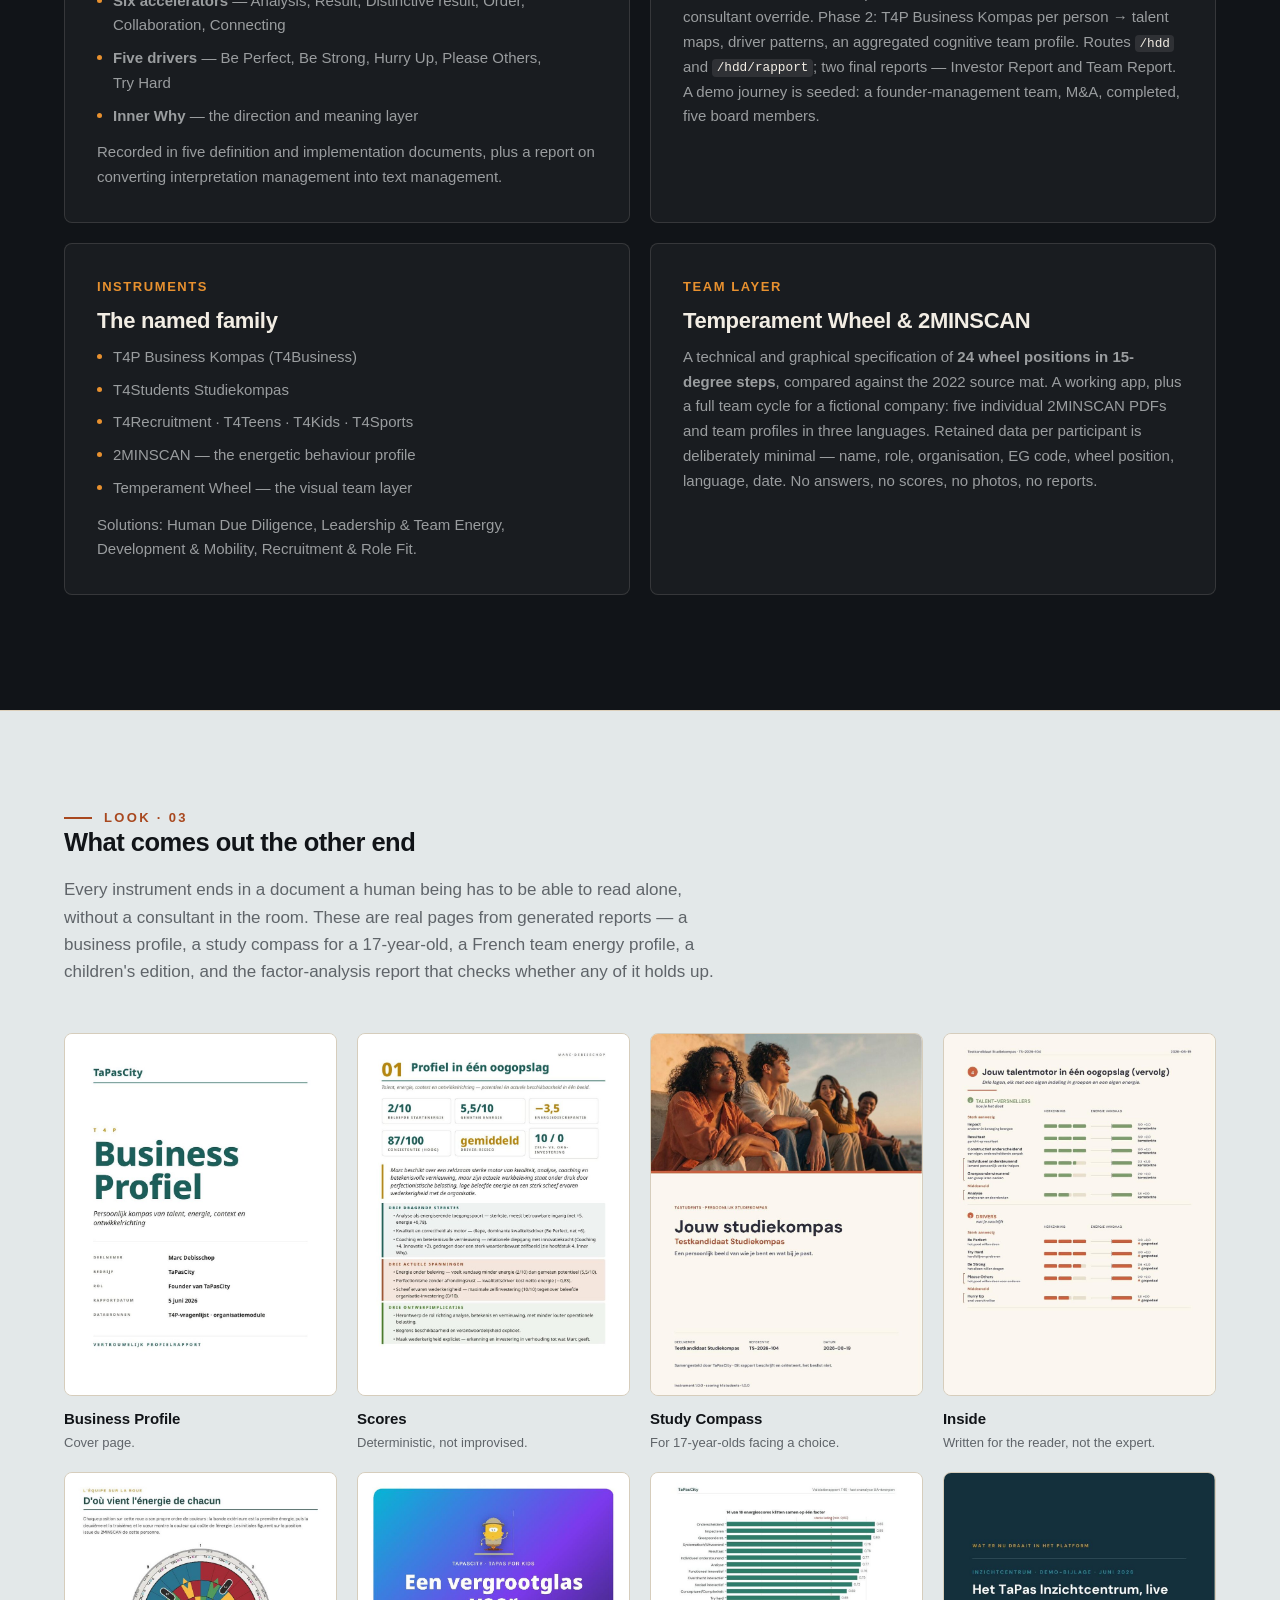
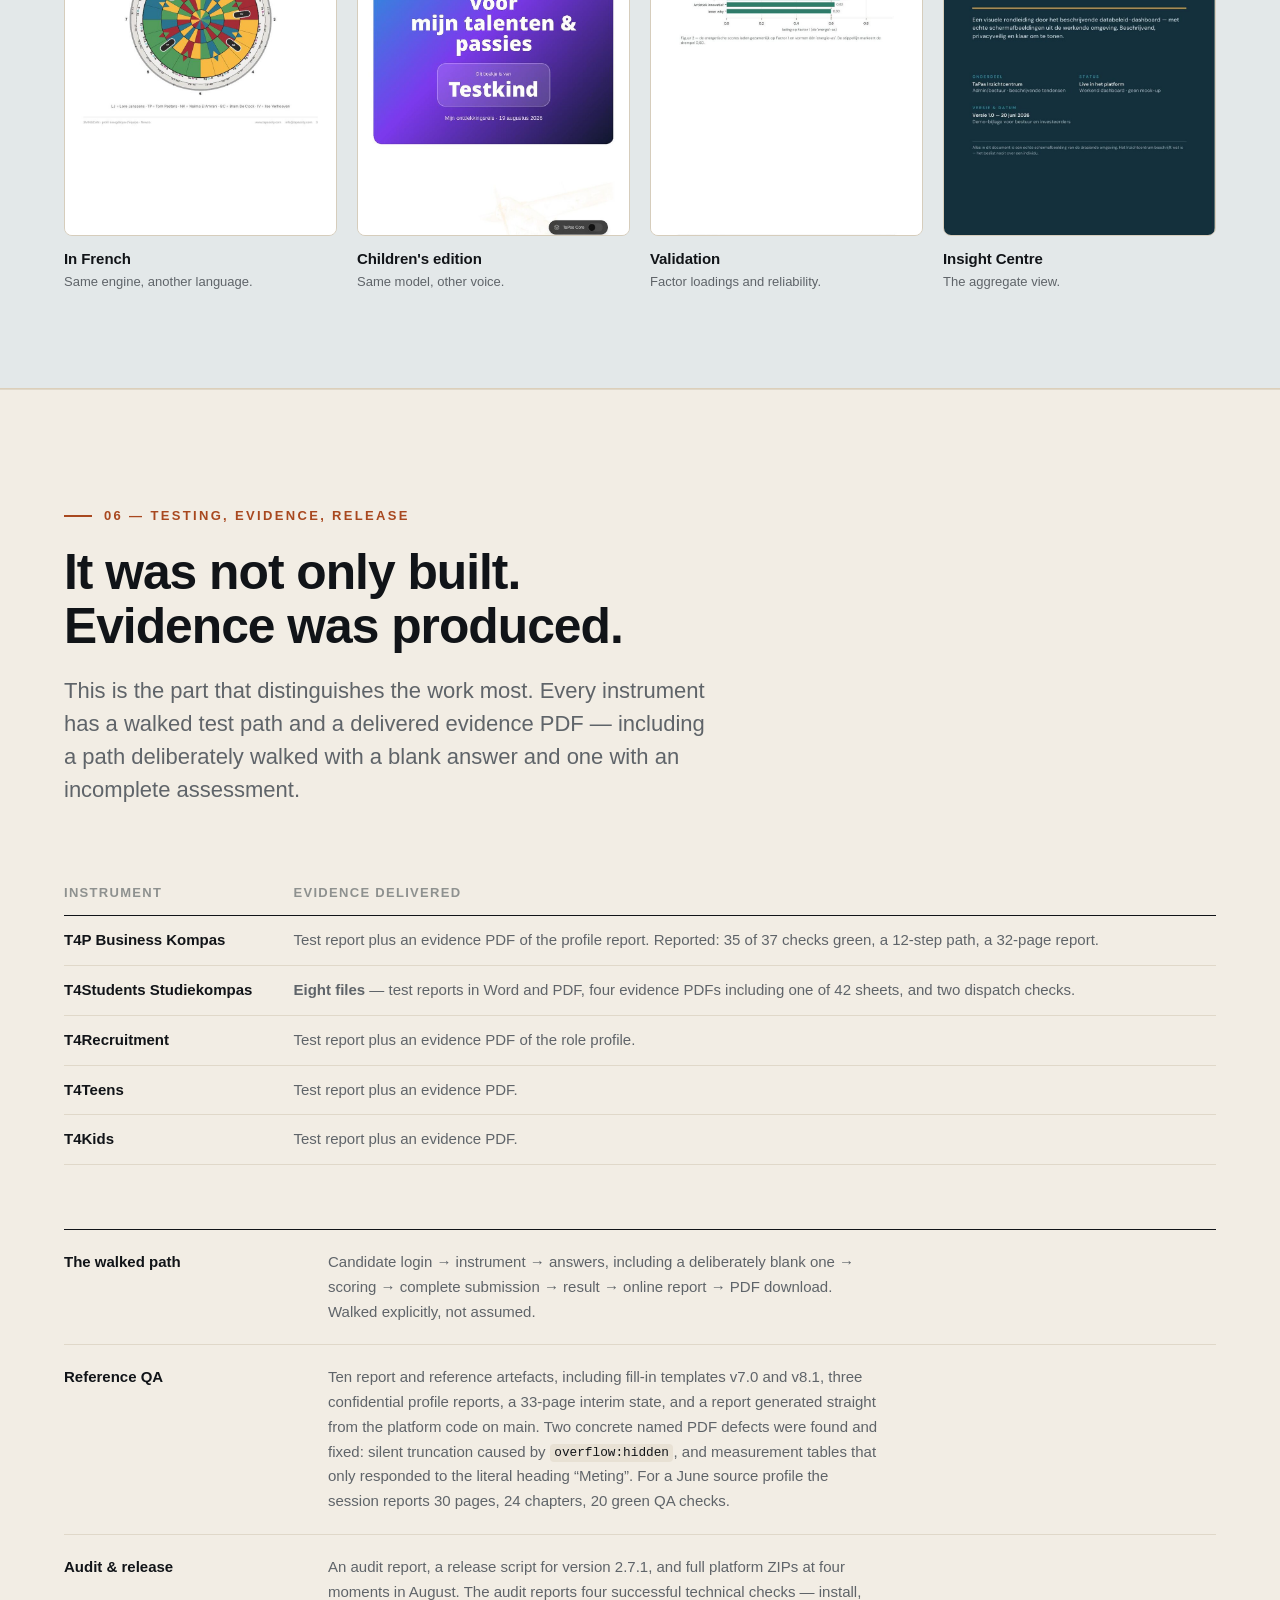
==== commit 94fc1f06: "QA fixes: contain-fit logo tiles, five-column certificate stats" ====
--- a/index.html
+++ b/index.html
@@ -693,7 +693,7 @@
                 performance.”
               </figcaption>
             </figure>
-            <figure class="w4 crop">
+            <figure class="w4 fit">
               <button class="shot" type="button" data-cap="The Temperament Wheel — a separate live app at temperamentenwiel.pplx.app, built to make the model tangible in a session.">
                 <img src="assets/g/wheel.jpg" alt="The colourful Temperament Wheel" loading="lazy" />
               </button>
@@ -1286,13 +1286,13 @@
             generated in this account, none of it stock.
           </p>
           <div class="gal">
-            <figure class="w4 crop">
+            <figure class="w4 fit">
               <button class="shot" type="button" data-cap="Logo study — the TaPasCity skyline, where each tower is a person. One of two directions; the decision is still deliberately open.">
                 <img src="assets/g/brand-towers.jpg" alt="Colourful TaPasCity towers logo" loading="lazy" />
               </button>
               <figcaption><b>Logo, direction B</b>Every tower is a person.</figcaption>
             </figure>
-            <figure class="w4 crop">
+            <figure class="w4 fit">
               <button class="shot" type="button" data-cap="Pictogram set — the visual vocabulary that keeps reports, platform and school material recognisably one family.">
                 <img src="assets/g/brand-picto.jpg" alt="Grid of TaPasCity pictograms" loading="lazy" />
               </button>
--- a/style.css
+++ b/style.css
@@ -1468,6 +1468,12 @@
   object-fit: cover;
   object-position: top center;
 }
+.gal figure.fit button.shot img {
+  aspect-ratio: 4 / 3;
+  object-fit: contain;
+  background: #fff;
+  padding: 10px;
+}
 .gal figure.tall button.shot img {
   aspect-ratio: 3 / 4;
   object-fit: cover;
@@ -1670,16 +1676,21 @@
   color: var(--color-text-muted);
 }
 .cert__stats {
-  display: flex;
-  flex-wrap: wrap;
+  display: grid;
+  grid-template-columns: repeat(5, 1fr);
   justify-content: center;
-  gap: var(--space-3) var(--space-8);
+  gap: var(--space-5) var(--space-4);
   margin-top: var(--space-8);
   padding-top: var(--space-6);
   border-top: var(--rule) solid var(--color-divider);
 }
 .cert__stat {
-  min-width: 8.5rem;
+  min-width: 0;
+}
+@media (max-width: 720px) {
+  .cert__stats {
+    grid-template-columns: repeat(2, 1fr);
+  }
 }
 .cert__stat b {
   display: block;
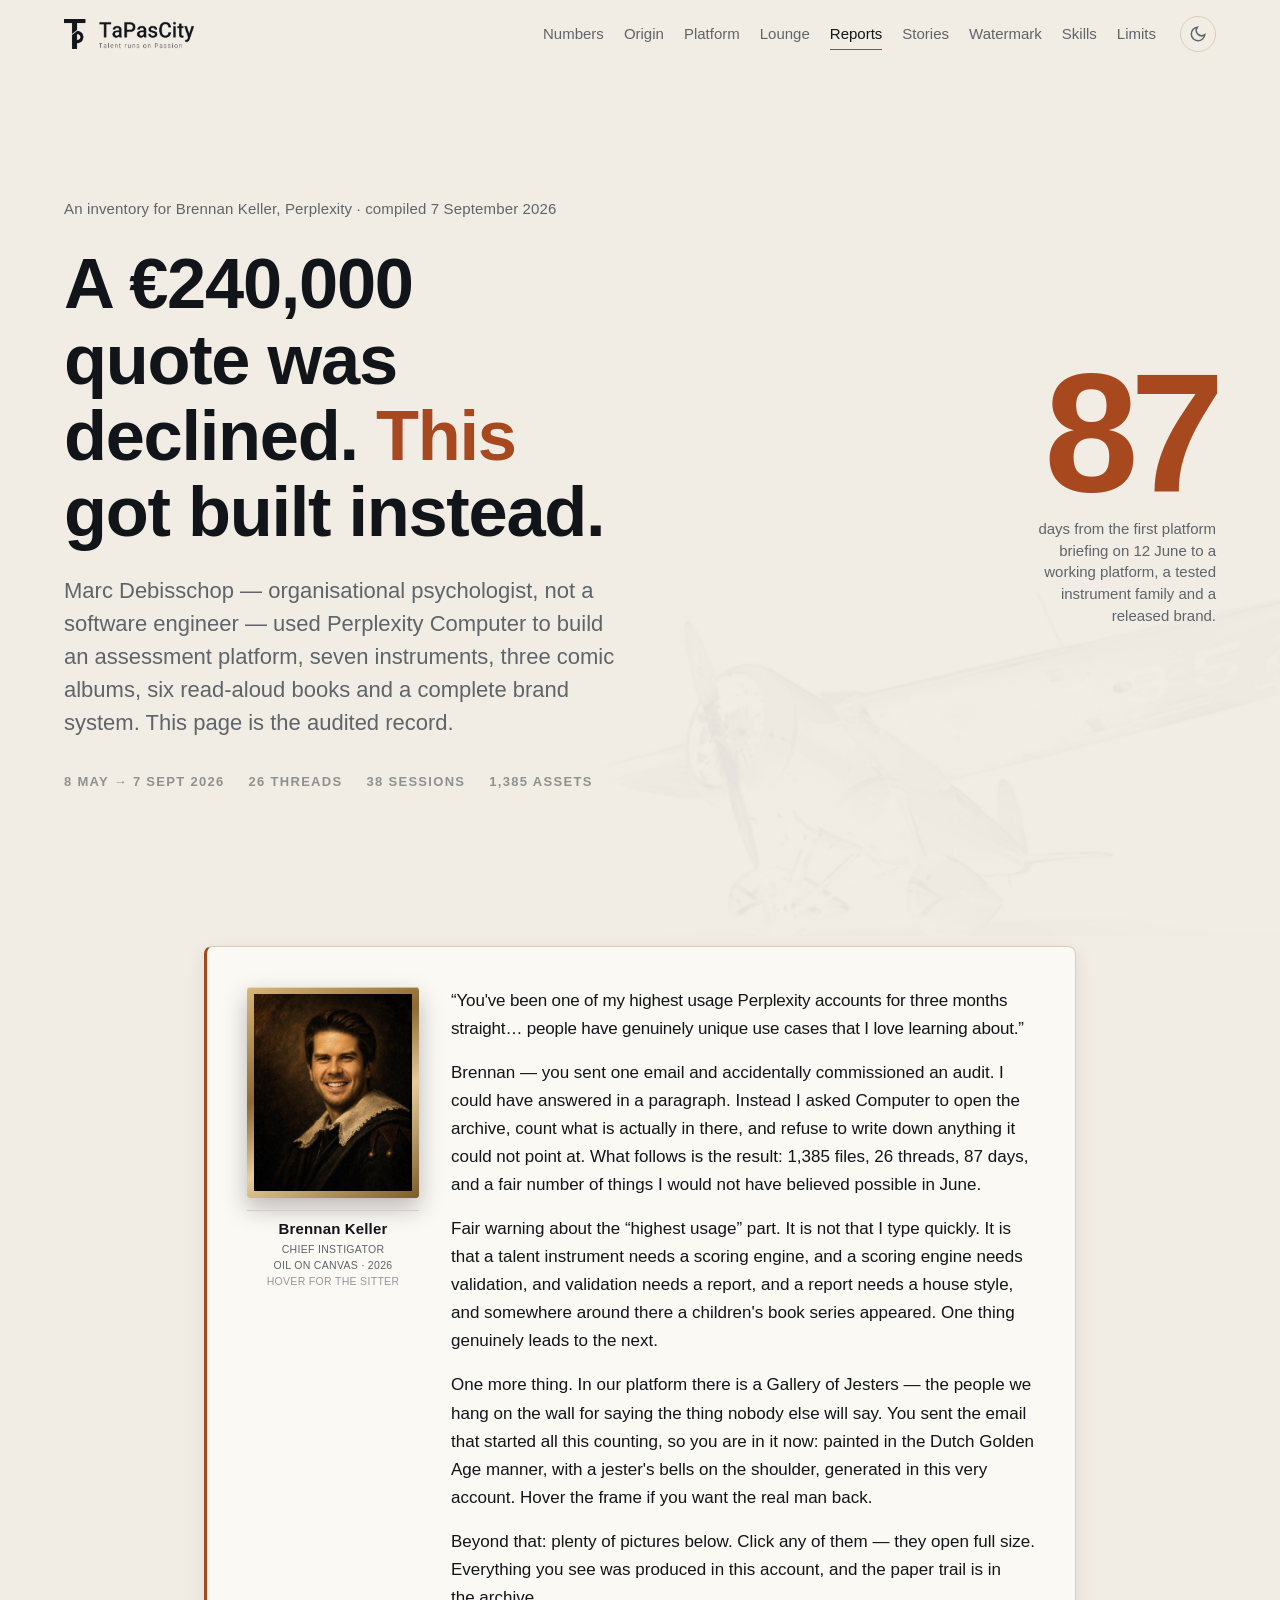
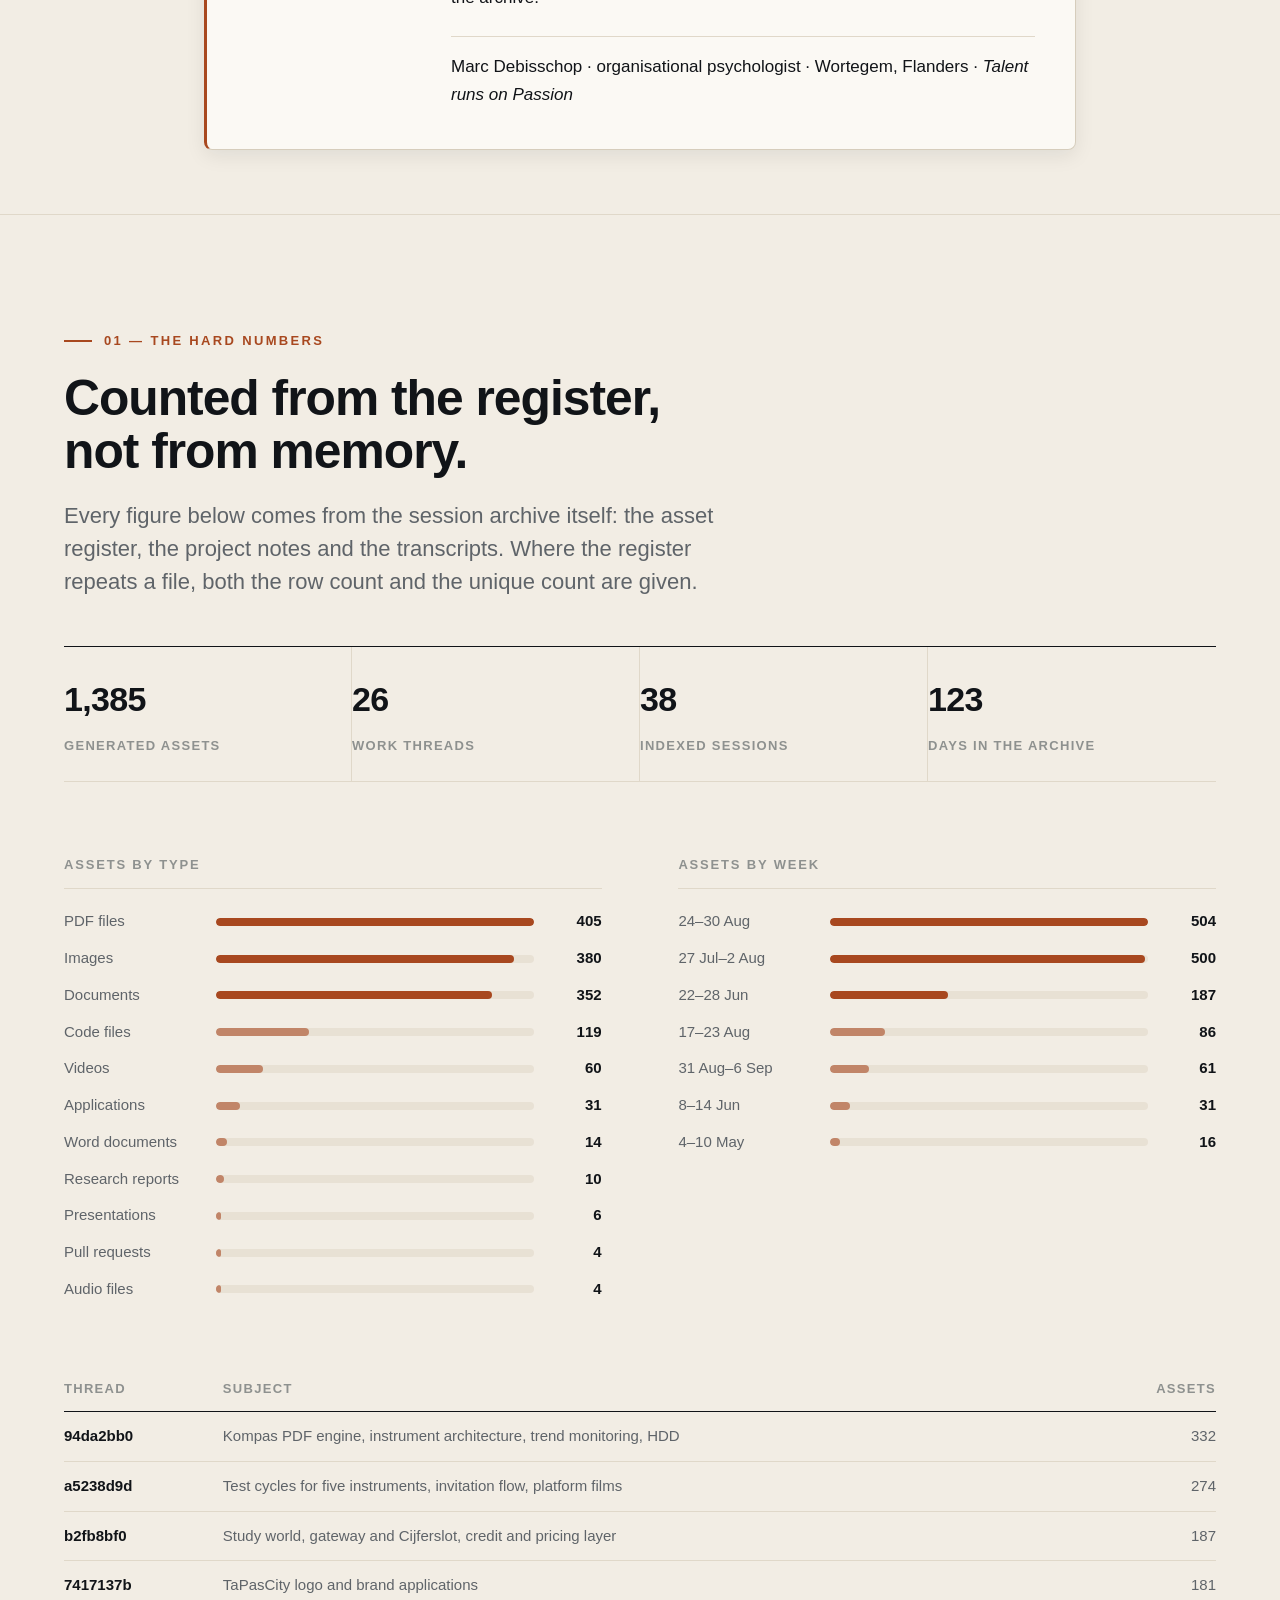
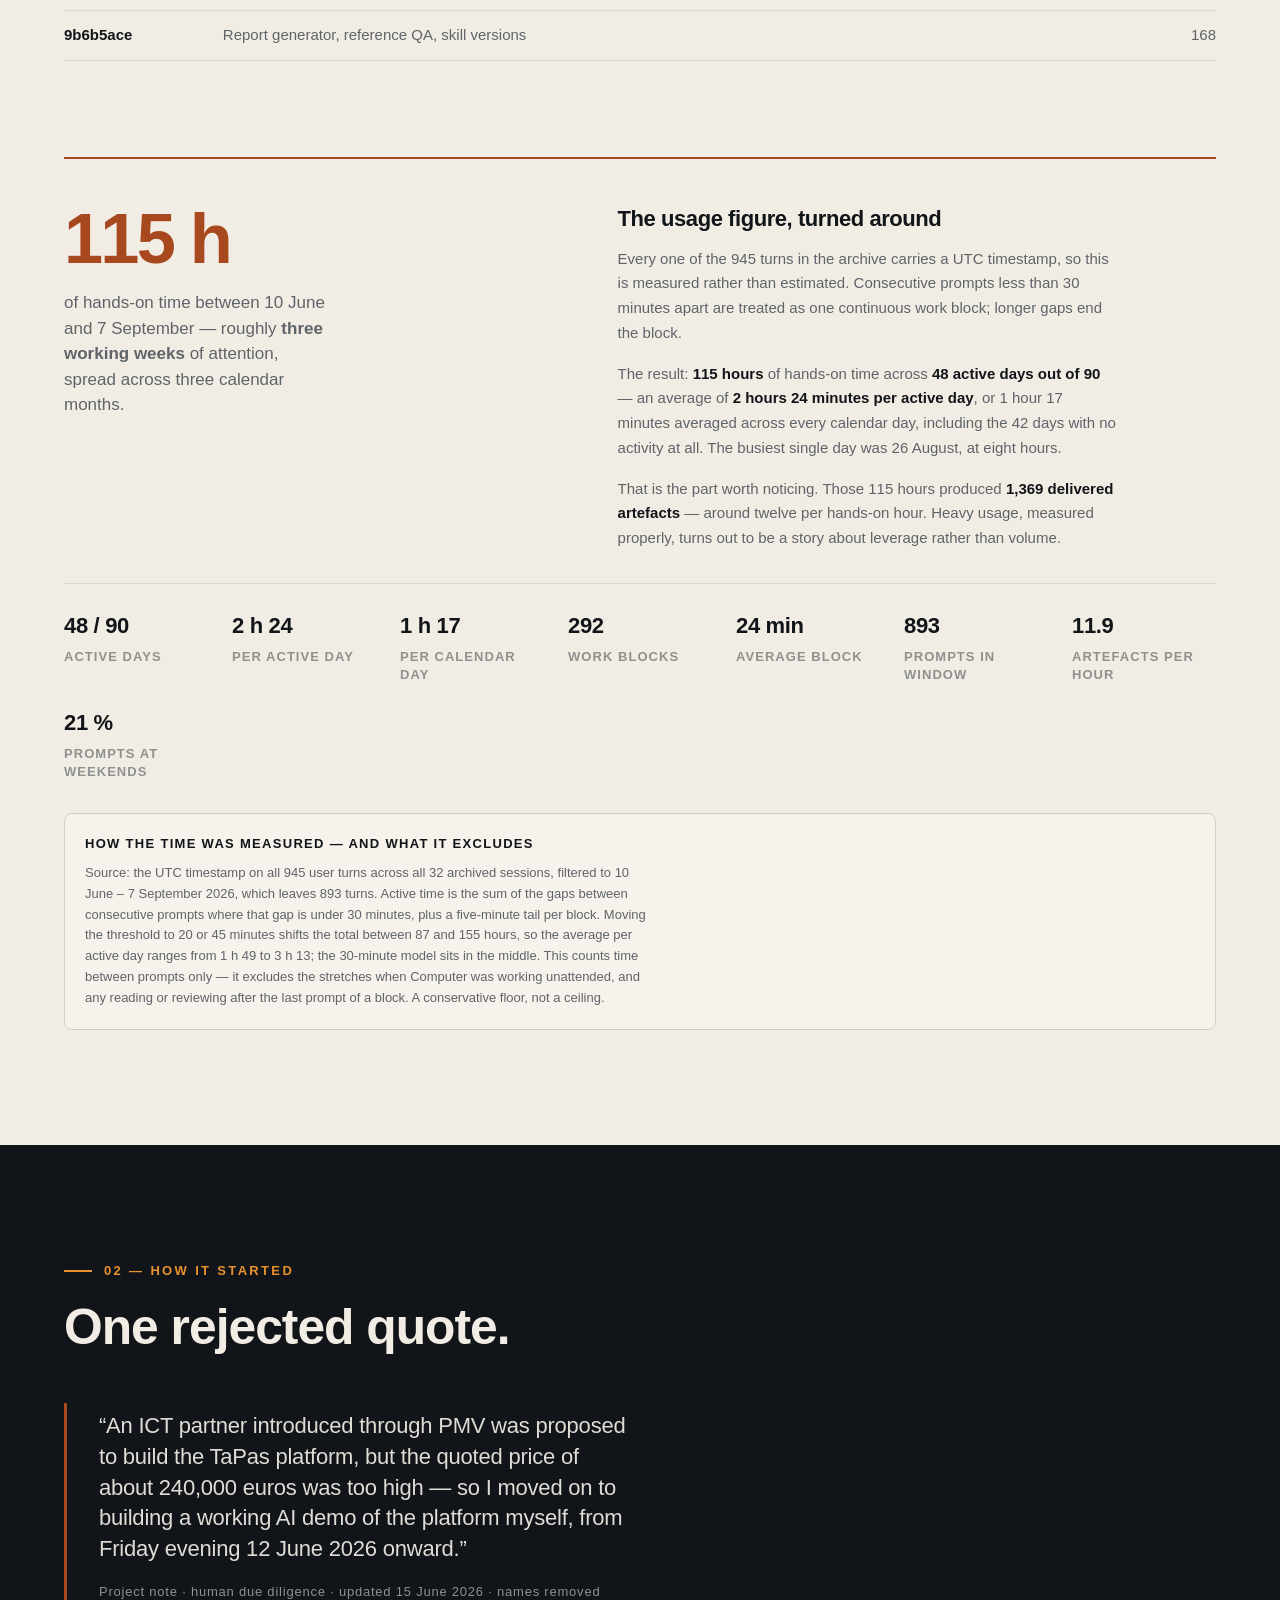
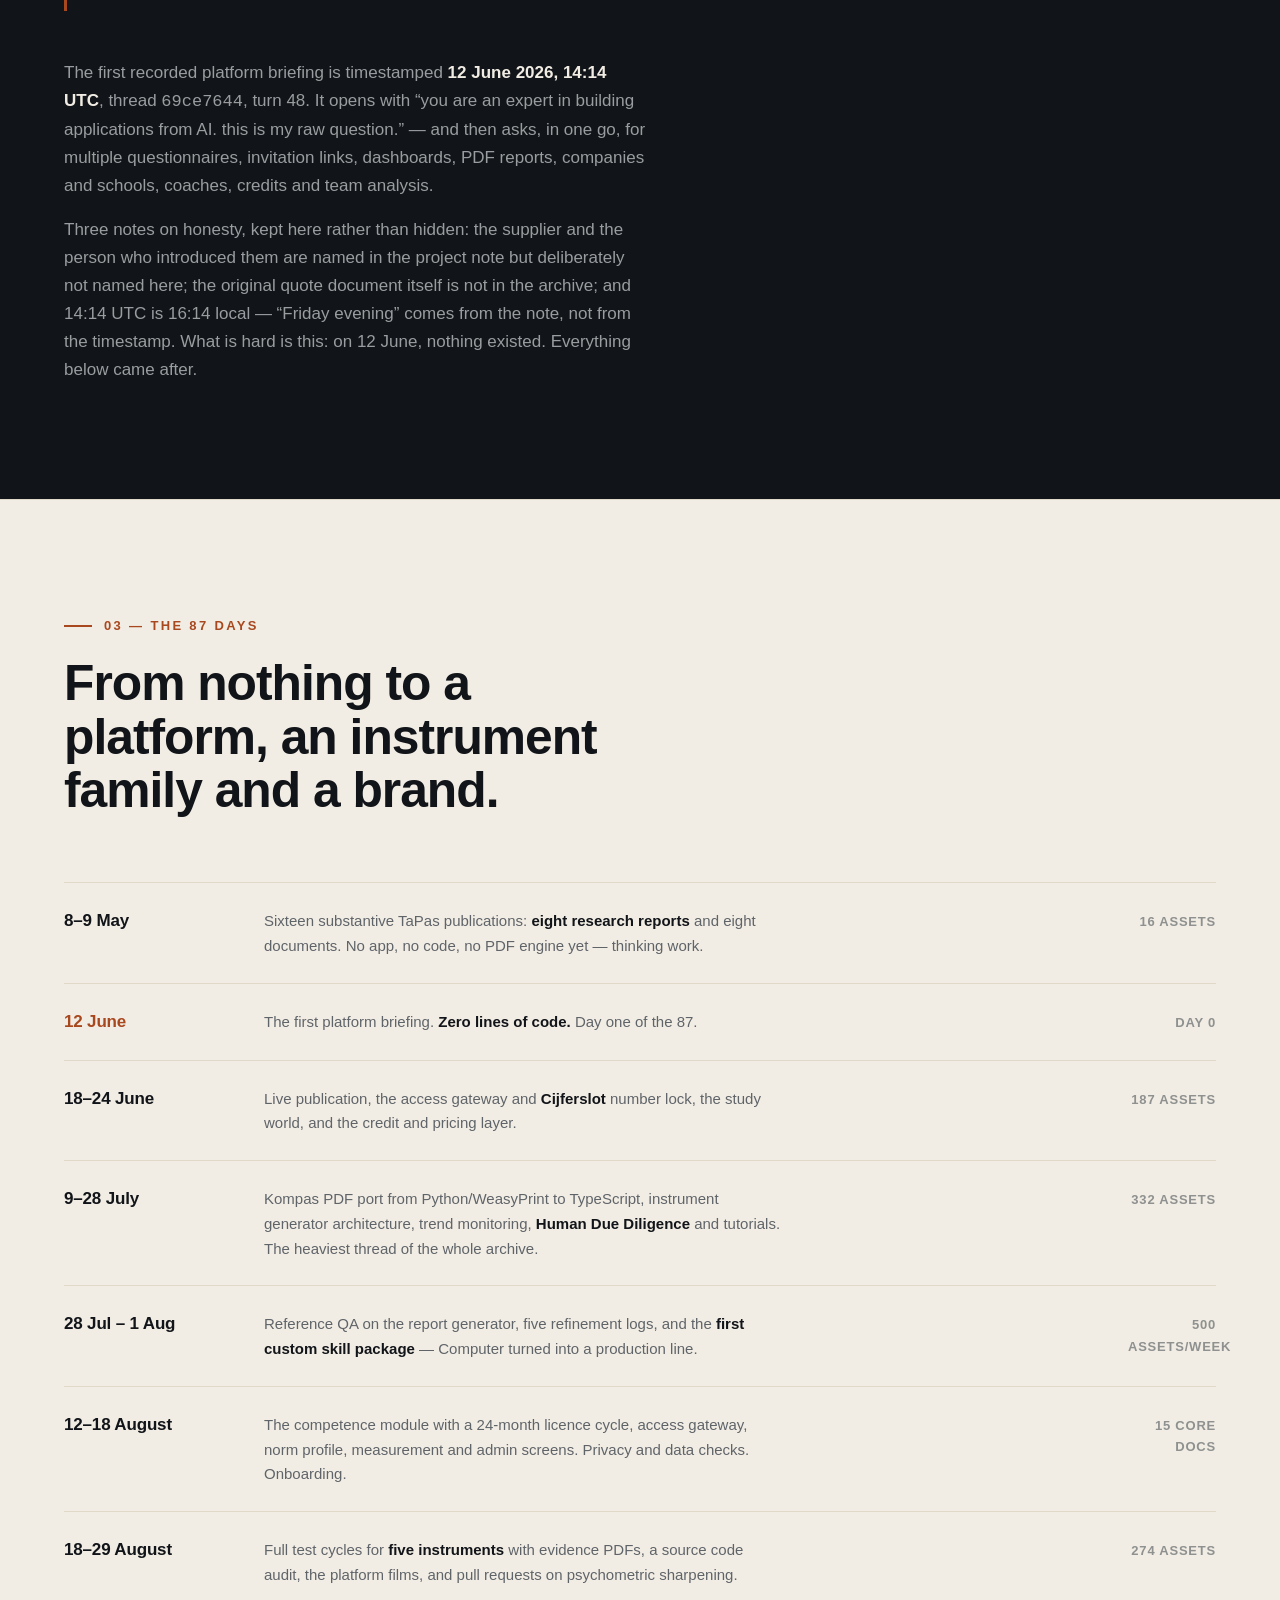
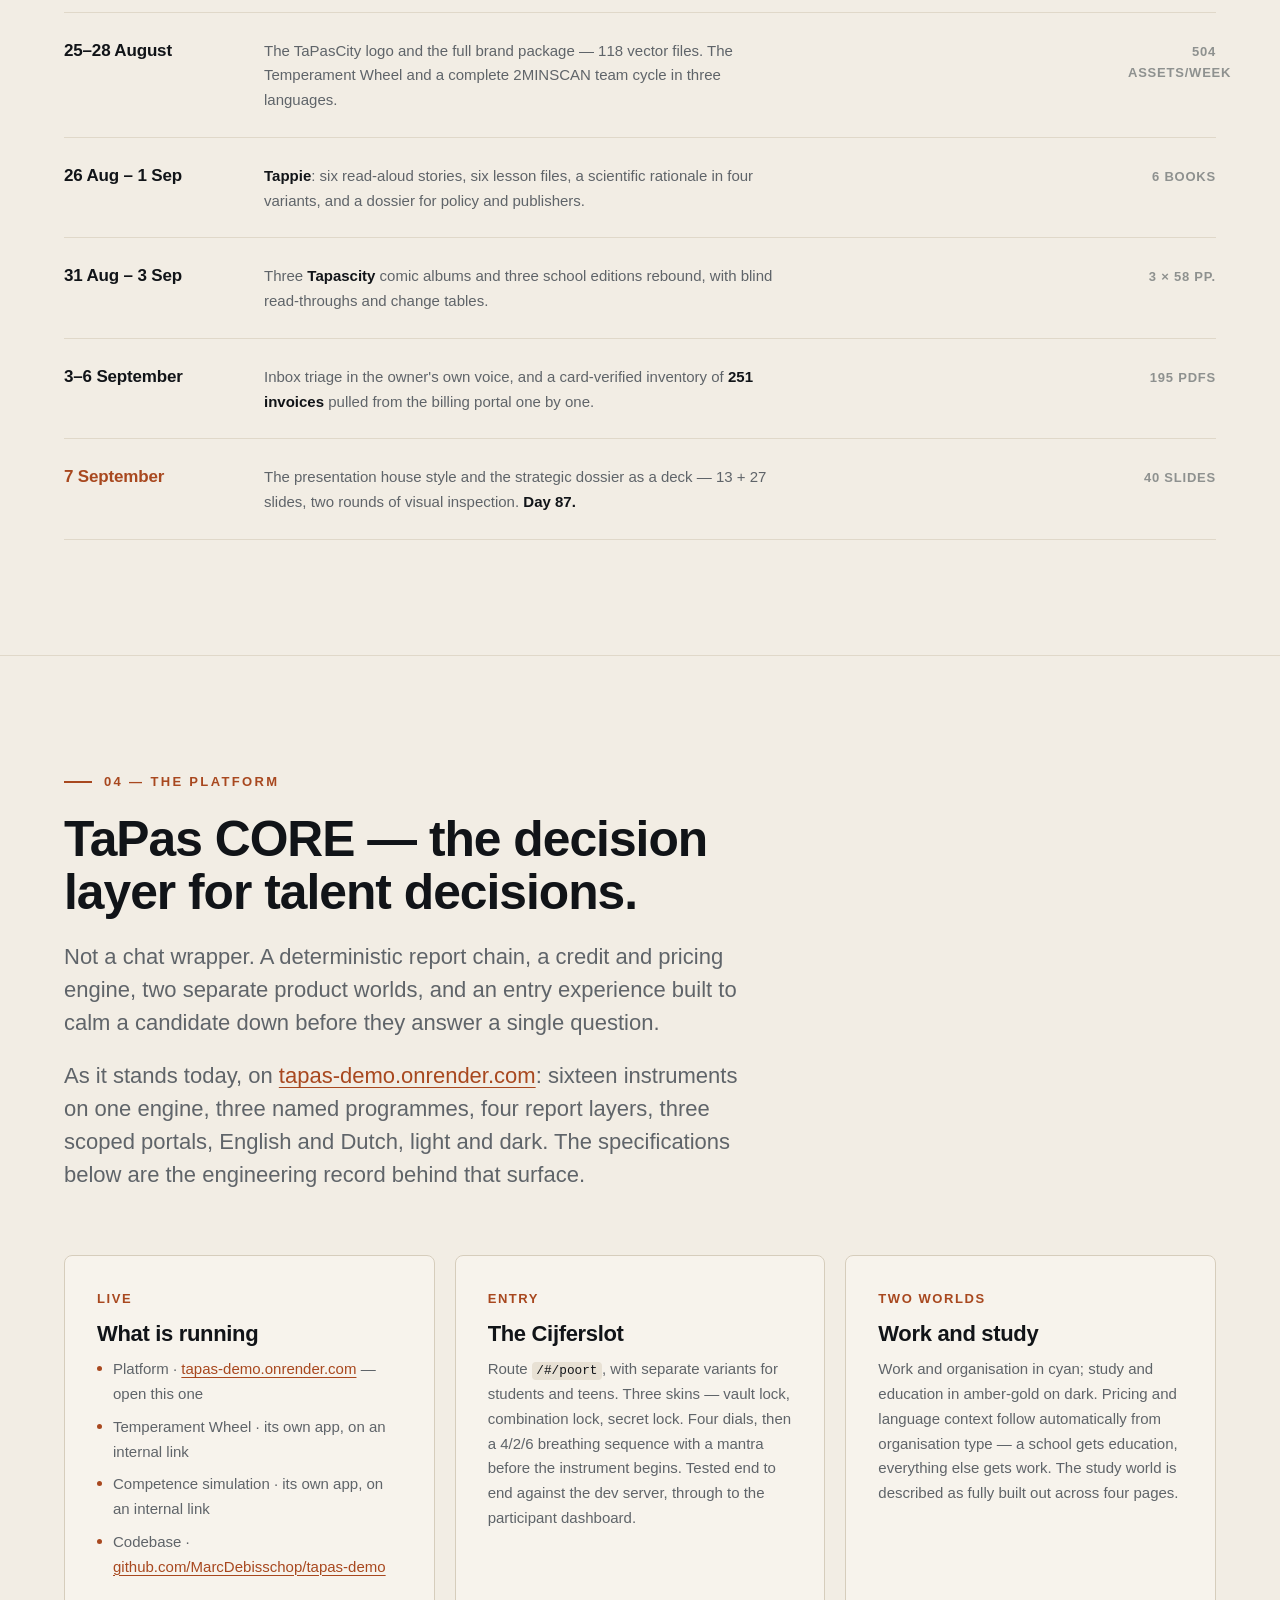
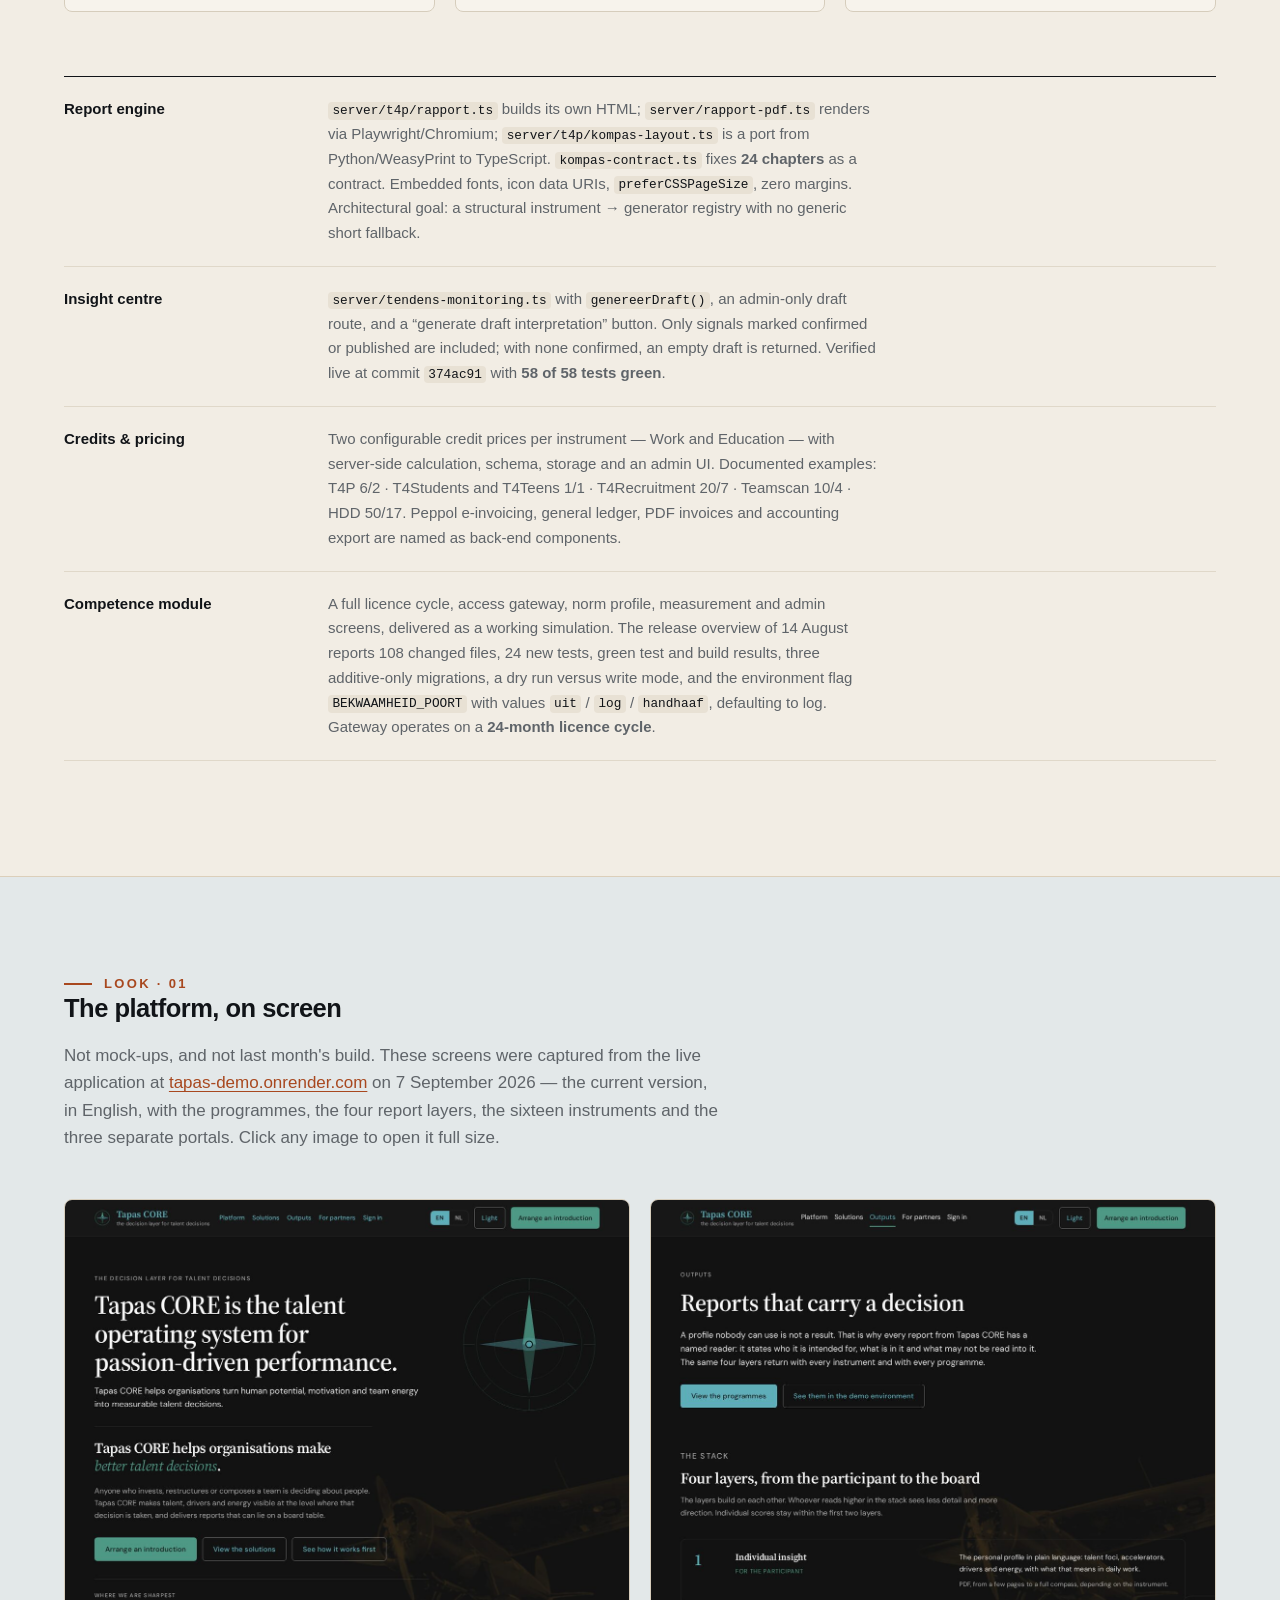
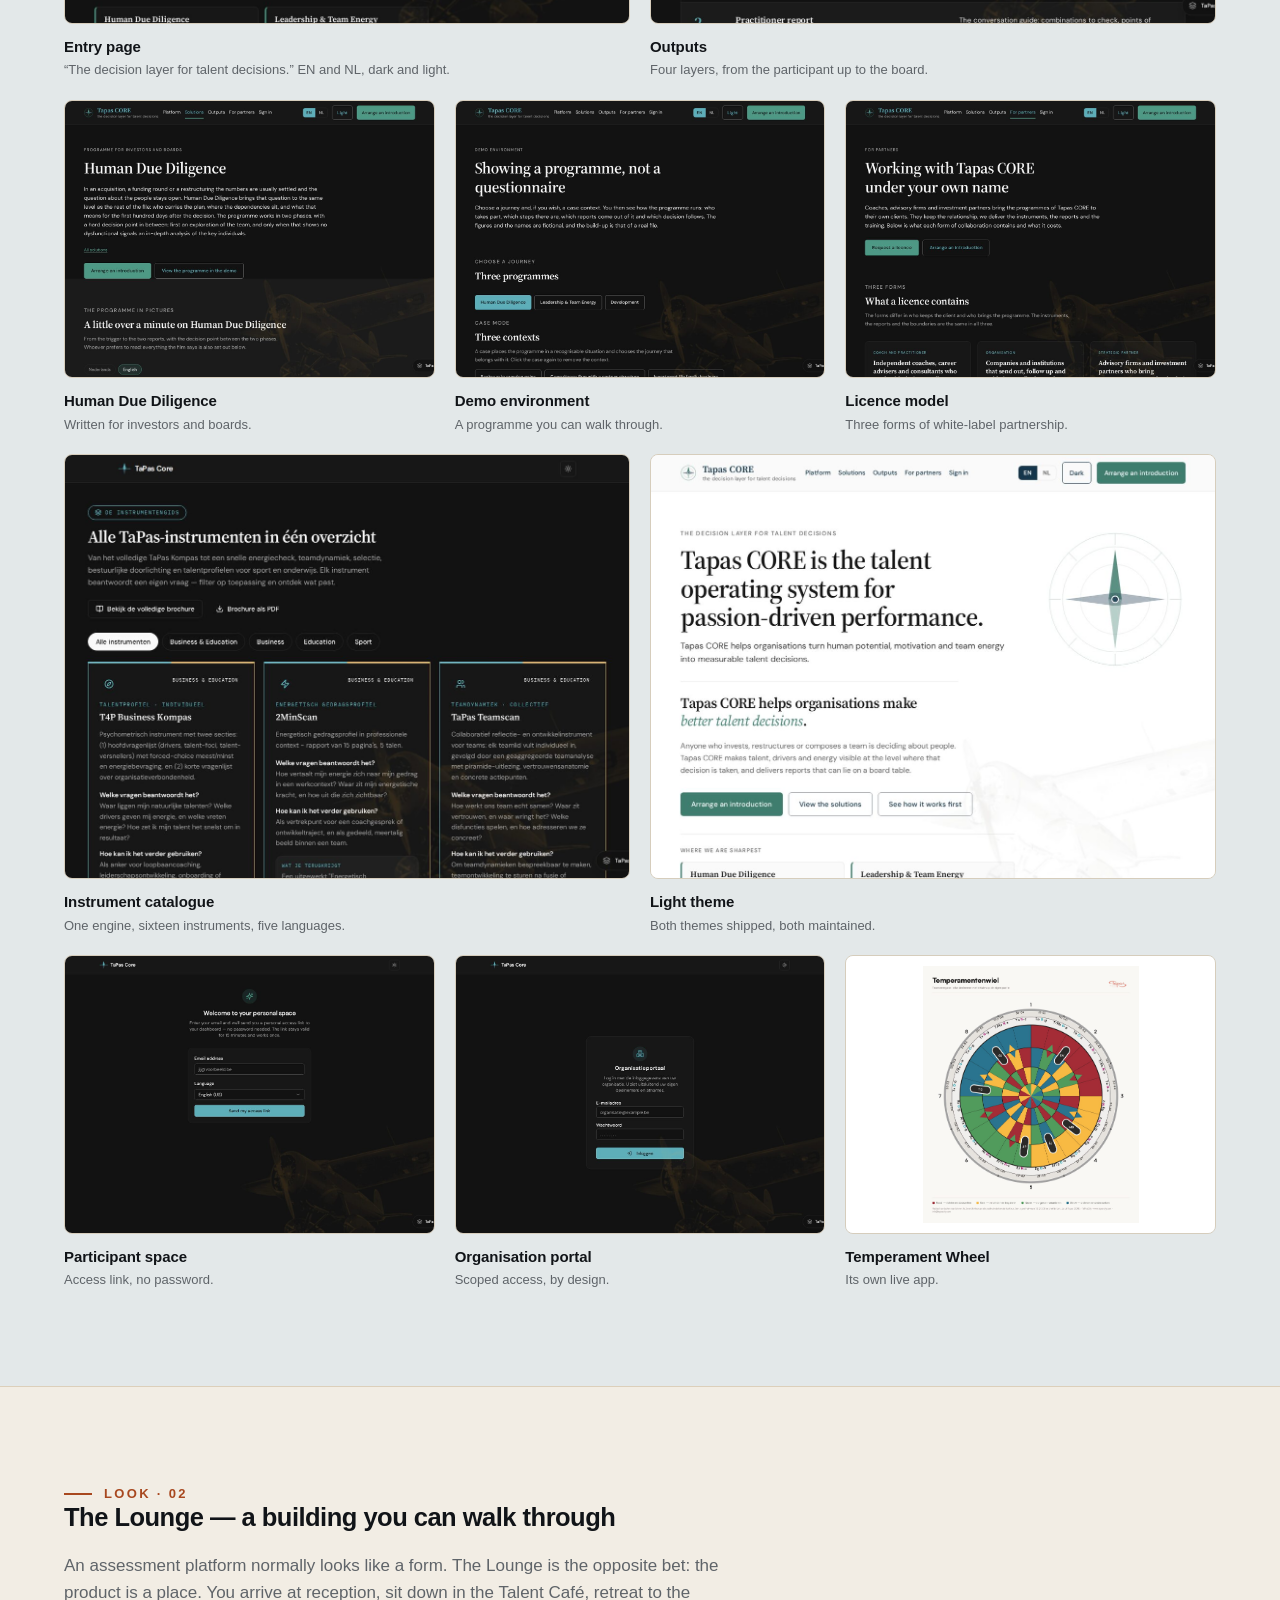
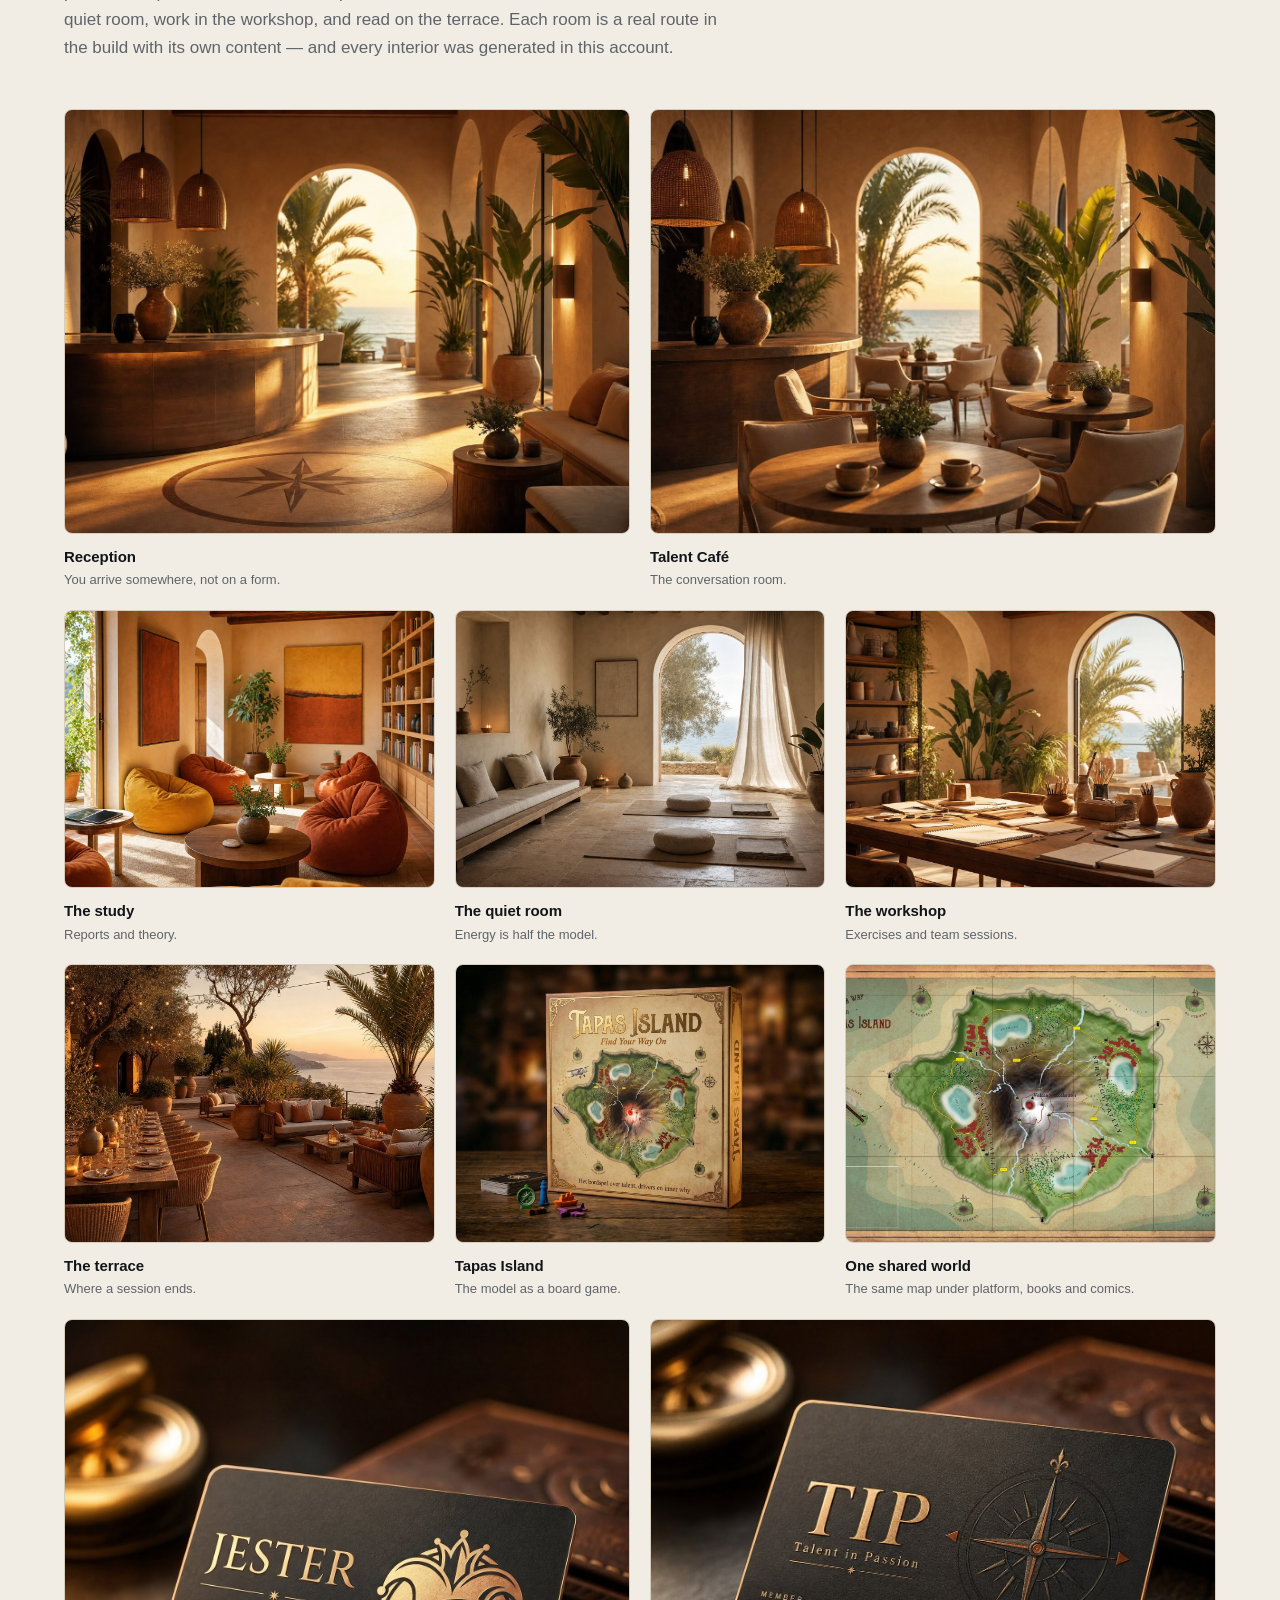
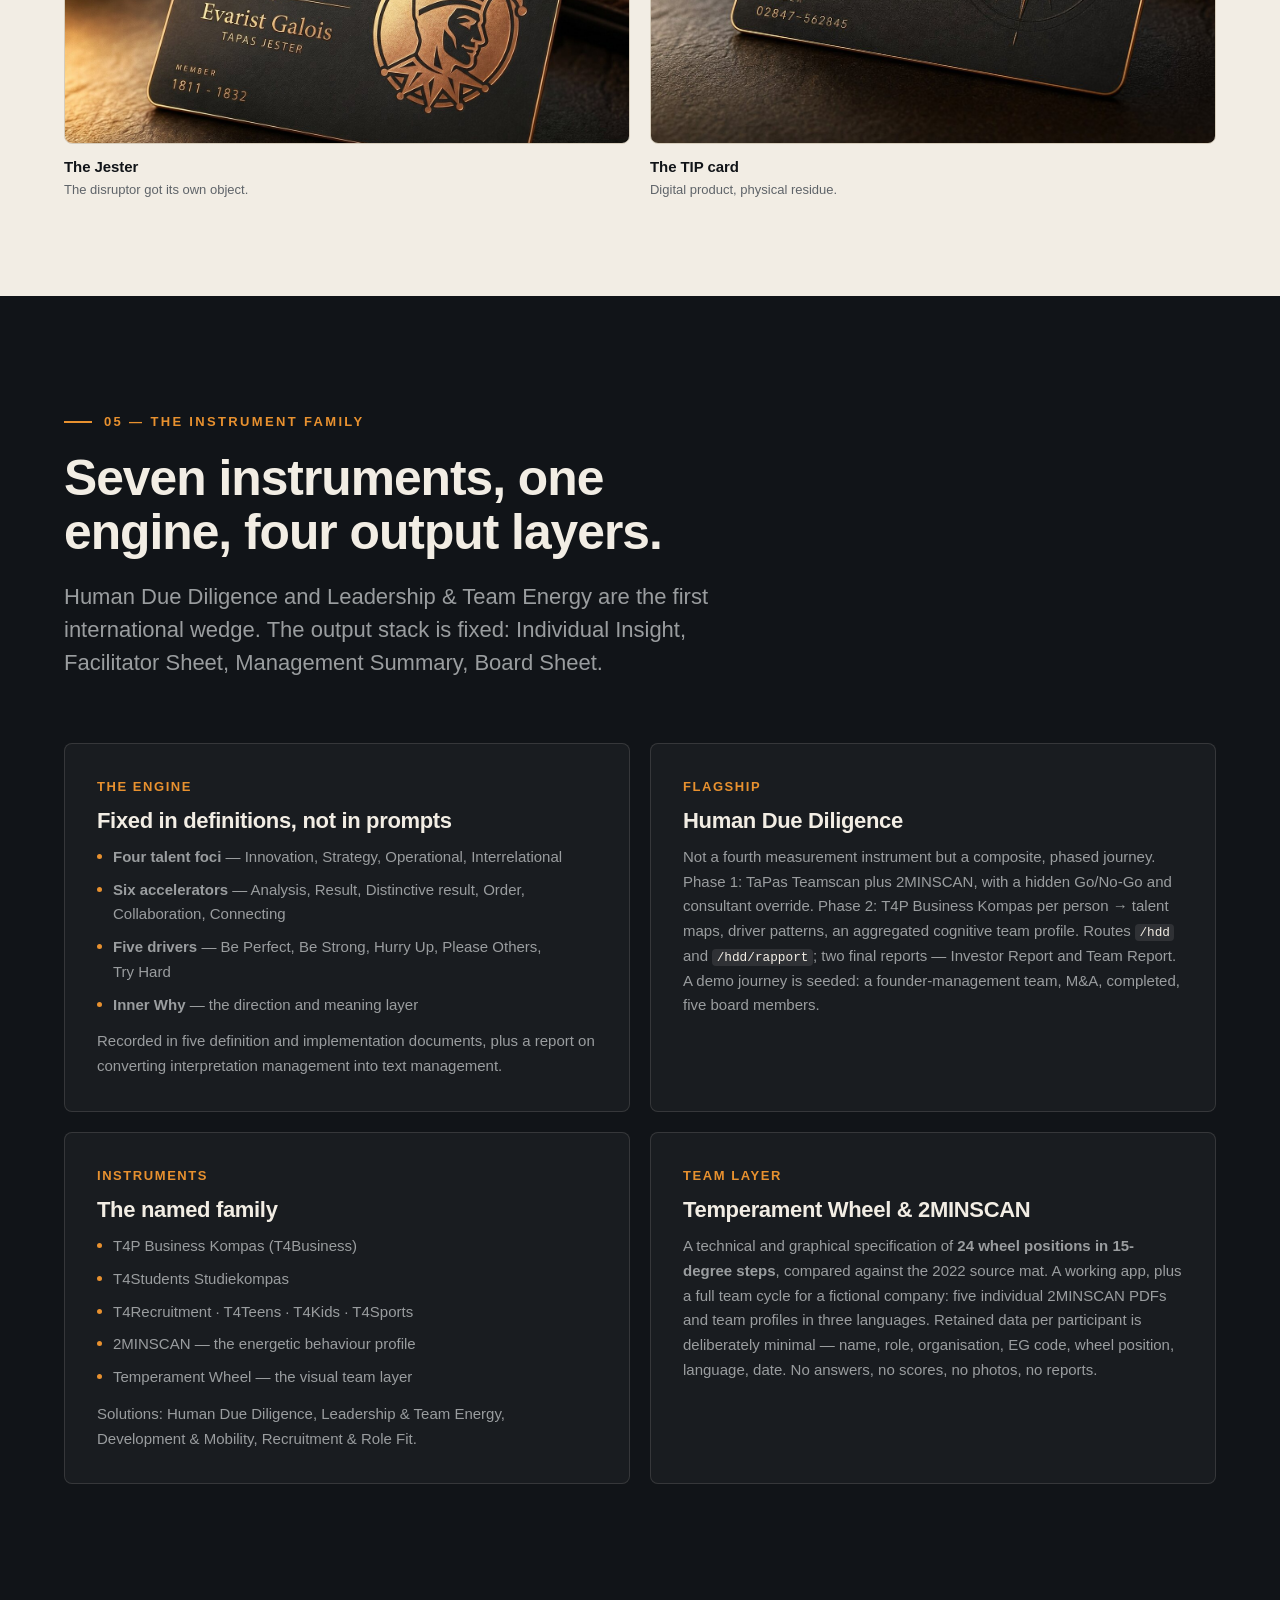
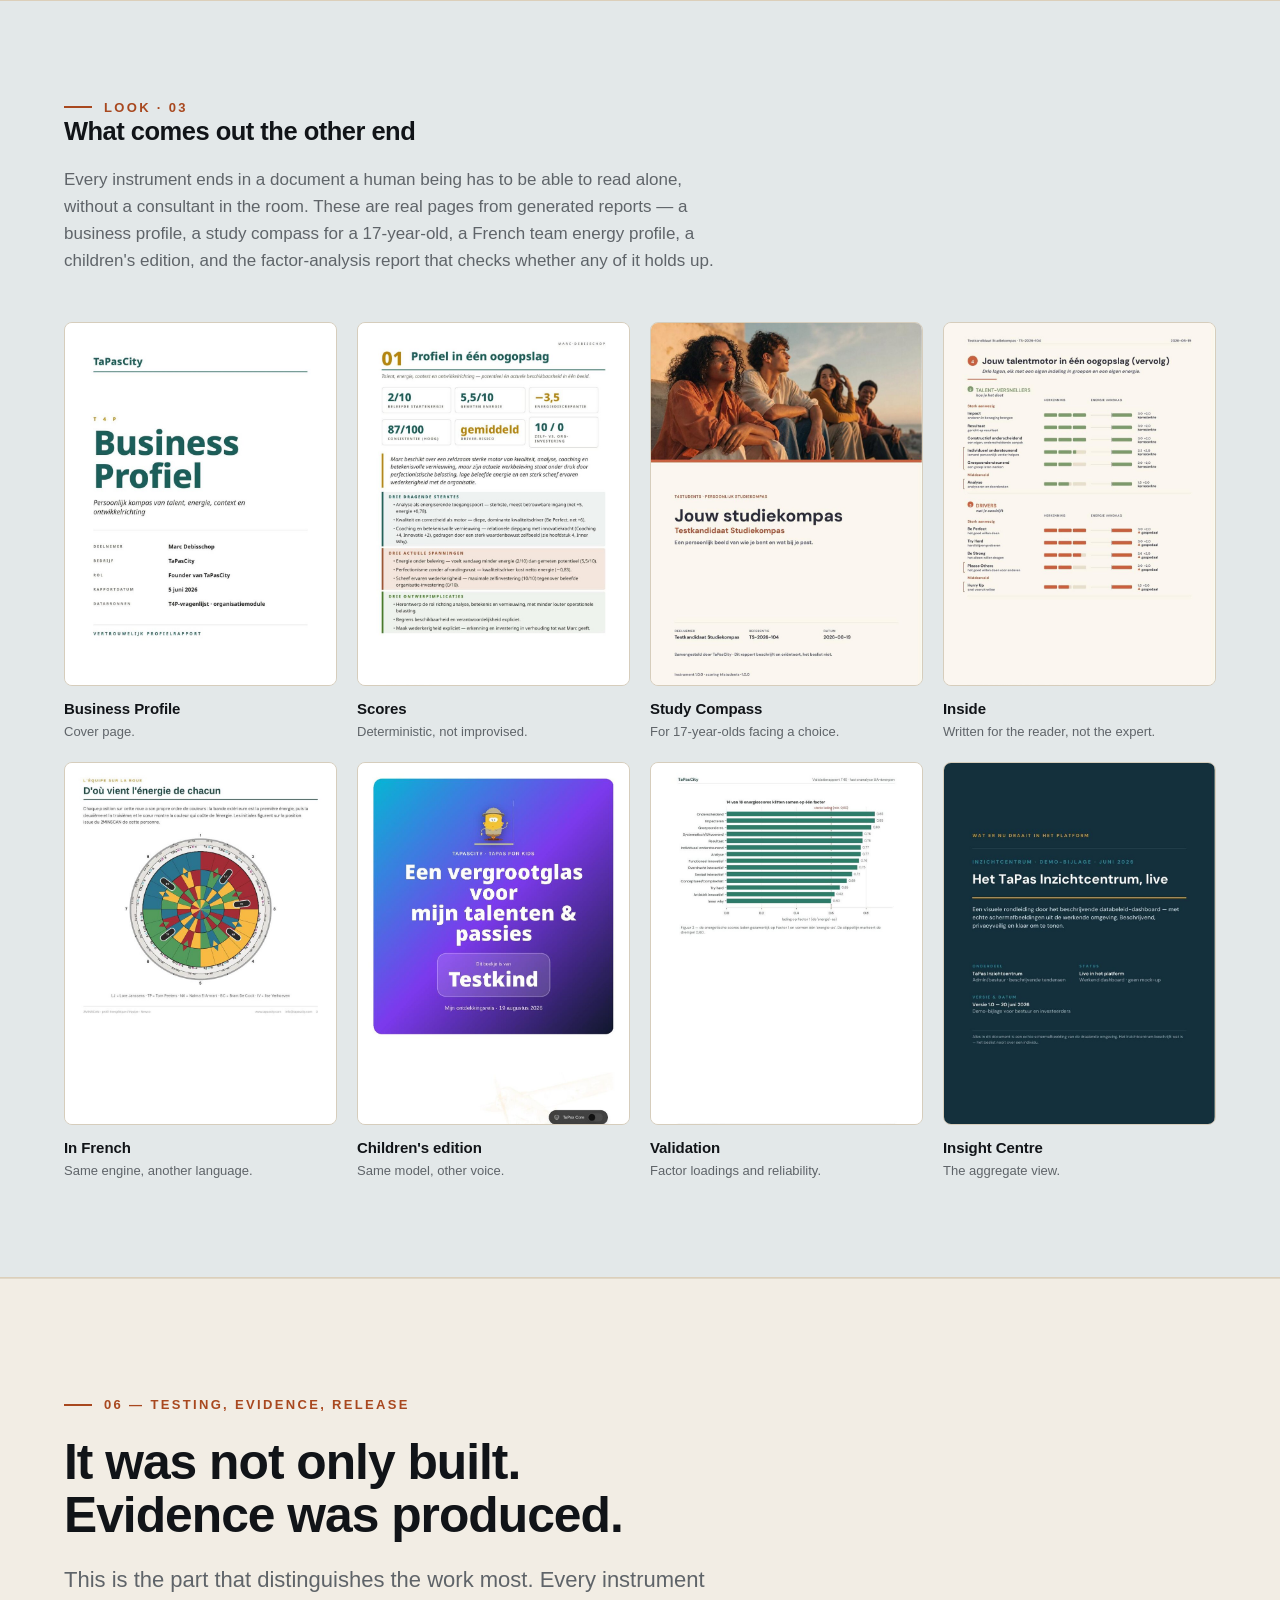
==== commit 14e38141: "Point every platform reference at the live Render build with fresh screenshots; hang Brennan in the " ====
--- a/index.html
+++ b/index.html
@@ -102,8 +102,25 @@
         <div class="wrap wrap--default">
           <div class="note__card">
             <div class="note__photo">
-              <img src="assets/g/brennan.jpg" alt="Brennan Keller, Perplexity" />
-              <span>Brennan Keller<br />Commercial Business Lead<br />Perplexity</span>
+              <button
+                class="shot frame"
+                type="button"
+                data-cap="Brennan Keller, Chief Instigator — oil on canvas, in the manner of Rembrandt van Rijn, after a photograph supplied by the sitter. Painted in this account, naturally. Hover the frame on the page to see the man himself."
+              >
+                <span>
+                  <img
+                    class="frame__paint"
+                    src="assets/g/brennan-rembrandt.jpg"
+                    alt="Brennan Keller painted as a Dutch Golden Age portrait with a subtle jester collar"
+                  />
+                  <img class="frame__real" src="assets/g/brennan.jpg" alt="Brennan Keller" />
+                </span>
+              </button>
+              <span class="plaque"
+                ><b>Brennan Keller</b>Chief Instigator<br />Oil on canvas · 2026<br /><i
+                  >hover for the sitter</i
+                ></span
+              >
             </div>
             <div class="note__body">
               <p class="note__quote">
@@ -125,8 +142,16 @@
                 leads to the next.
               </p>
               <p>
-                So: plenty of pictures below. Click any of them — they open full size. Everything
-                you see was produced in this account, and the paper trail is in the archive.
+                One more thing. In our platform there is a Gallery of Jesters — the people we hang
+                on the wall for saying the thing nobody else will say. You sent the email that
+                started all this counting, so you are in it now: painted in the Dutch Golden Age
+                manner, with a jester's bells on the shoulder, generated in this very account. Hover
+                the frame if you want the real man back.
+              </p>
+              <p>
+                Beyond that: plenty of pictures below. Click any of them — they open full size.
+                Everything you see was produced in this account, and the paper trail is in the
+                archive.
               </p>
               <p class="note__sign">
                 Marc Debisschop · organisational psychologist · Wortegem, Flanders ·
@@ -535,6 +560,14 @@
             separate product worlds, and an entry experience built to calm a candidate down before
             they answer a single question.
           </p>
+          <p class="section-lead">
+            As it stands today, on
+            <a href="https://tapas-demo.onrender.com/#/" target="_blank" rel="noopener"
+              >tapas-demo.onrender.com</a
+            >: sixteen instruments on one engine, three named programmes, four report layers, three
+            scoped portals, English and Dutch, light and dark. The specifications below are the
+            engineering record behind that surface.
+          </p>
 
           <div class="cards cards--3">
             <article class="card reveal">
@@ -543,22 +576,13 @@
               <ul role="list">
                 <li>
                   Platform ·
-                  <a href="https://tapas-platform.pplx.app" target="_blank" rel="noopener"
-                    >tapas-platform.pplx.app</a
+                  <a href="https://tapas-demo.onrender.com/#/" target="_blank" rel="noopener"
+                    >tapas-demo.onrender.com</a
                   >
-                </li>
-                <li>
-                  Temperament Wheel ·
-                  <a href="https://temperamentenwiel.pplx.app" target="_blank" rel="noopener"
-                    >temperamentenwiel.pplx.app</a
-                  >
-                </li>
-                <li>
-                  Competence simulation ·
-                  <a href="https://bekwaamheid-simulatie.pplx.app" target="_blank" rel="noopener"
-                    >bekwaamheid-simulatie.pplx.app</a
-                  >
-                </li>
+                  — open this one
+                </li>
+                <li>Temperament Wheel · its own app, on an internal link</li>
+                <li>Competence simulation · its own app, on an internal link</li>
                 <li>
                   Codebase ·
                   <a
@@ -647,63 +671,82 @@
           <p class="eyebrow">Look · 01</p>
           <h2>The platform, on screen</h2>
           <p class="look__lead">
-            Not mock-ups. These are screens from the running build — the participant route, the
-            organisation dashboard, the licence-gated instruments and the English positioning page
-            written for exactly this kind of conversation. Click to open any of them full size.
+            Not mock-ups, and not last month's build. These screens were captured from the live
+            application at
+            <a href="https://tapas-demo.onrender.com/#/" target="_blank" rel="noopener"
+              >tapas-demo.onrender.com</a
+            >
+            on 7 September 2026 — the current version, in English, with the programmes, the four
+            report layers, the sixteen instruments and the three separate portals. Click any image to
+            open it full size.
           </p>
           <div class="gal">
             <figure class="w6 crop">
-              <button class="shot" type="button" data-cap="Platform entry · dark theme with the compass rose, and one line of Dutch: “Zie mensen zoals ze werkelijk zijn” — see people as they really are.">
-                <img src="assets/g/plat-home.jpg" alt="TaPas platform home screen with a compass rose on a dark background" loading="lazy" />
+              <button class="shot" type="button" data-cap="The live entry page, English: “Tapas CORE is the talent operating system for passion-driven performance.” The compass rose is drawn in code, and Amelia Earhart's Vega sits behind the fold.">
+                <img src="assets/g/live-home.jpg" alt="Live Tapas CORE entry page in dark theme with a compass rose" loading="lazy" />
               </button>
               <figcaption>
-                <b>Entry screen</b>Compass rose, one promise: see people as they really are.
+                <b>Entry page</b>“The decision layer for talent decisions.” EN and NL, dark and
+                light.
               </figcaption>
             </figure>
             <figure class="w6 crop">
-              <button class="shot" type="button" data-cap="Organisation dashboard · aggregated talent and energy scores per participant, with the licence state visible.">
-                <img src="assets/g/plat-dash.jpg" alt="Organisation dashboard with per-participant scores" loading="lazy" />
-              </button>
-              <figcaption><b>Organisation dashboard</b>Scores, cohorts, licence state.</figcaption>
-            </figure>
-            <figure class="crop">
-              <button class="shot" type="button" data-cap="The route for coaches and organisations — instrument selection, invitations, seats.">
-                <img src="assets/g/plat-begeleiders.jpg" alt="Screen for coaches and organisations" loading="lazy" />
-              </button>
-              <figcaption><b>For coaches</b>Invite, assign instruments, follow up.</figcaption>
-            </figure>
-            <figure class="crop">
-              <button class="shot" type="button" data-cap="The participant route — the questionnaire flow that ends in a generated PDF report.">
-                <img src="assets/g/plat-deelnemers.jpg" alt="Screen for participants" loading="lazy" />
-              </button>
-              <figcaption><b>For participants</b>Questionnaire to finished report.</figcaption>
-            </figure>
-            <figure class="crop">
-              <button class="shot" type="button" data-cap="Light theme — the same platform, card-based navigation. Both themes were built, not one.">
-                <img src="assets/g/plat-cards.jpg" alt="Light theme card navigation" loading="lazy" />
-              </button>
-              <figcaption><b>Light theme</b>Both themes shipped, not one.</figcaption>
+              <button class="shot" type="button" data-cap="Outputs: “Reports that carry a decision.” A profile nobody can use is a result, not a report — so every instrument delivers four stacked layers, each written for one named reader.">
+                <img src="assets/g/live-outputs.jpg" alt="Outputs page explaining the four report layers" loading="lazy" />
+              </button>
+              <figcaption>
+                <b>Outputs</b>Four layers, from the participant up to the board.
+              </figcaption>
             </figure>
             <figure class="w4 crop">
-              <button class="shot" type="button" data-cap="Tapas CORE, in English: “the talent operating system for passion-driven performance.” Written for international conversations.">
-                <img src="assets/g/core-en.jpg" alt="English positioning page for Tapas CORE" loading="lazy" />
+              <button class="shot" type="button" data-cap="Human Due Diligence — the programme for investors and boards. The numbers get settled in an acquisition; this asks who carries the plan afterwards.">
+                <img src="assets/g/live-hdd.jpg" alt="Human Due Diligence programme page" loading="lazy" />
+              </button>
+              <figcaption><b>Human Due Diligence</b>Written for investors and boards.</figcaption>
+            </figure>
+            <figure class="w4 crop">
+              <button class="shot" type="button" data-cap="The demo environment: “Showing a programme, not a questionnaire.” Three programmes, three contexts, fictional names on a real build.">
+                <img src="assets/g/live-demo.jpg" alt="Demo environment page" loading="lazy" />
+              </button>
+              <figcaption><b>Demo environment</b>A programme you can walk through.</figcaption>
+            </figure>
+            <figure class="w4 crop">
+              <button class="shot" type="button" data-cap="For partners: “Working with Tapas CORE under your own name.” Three licence forms, with what each one contains and what it costs.">
+                <img src="assets/g/live-partners.jpg" alt="Partner and licensing page" loading="lazy" />
+              </button>
+              <figcaption><b>Licence model</b>Three forms of white-label partnership.</figcaption>
+            </figure>
+            <figure class="w6 crop">
+              <button class="shot" type="button" data-cap="All sixteen instruments in one overview, filtered by domain — business, education, sport — with the question each one answers and the age band it fits.">
+                <img src="assets/g/live-instruments.jpg" alt="Overview of all sixteen instruments" loading="lazy" />
               </button>
               <figcaption>
-                <b>Tapas CORE, in English</b>“The talent operating system for passion-driven
-                performance.”
+                <b>Instrument catalogue</b>One engine, sixteen instruments, five languages.
               </figcaption>
             </figure>
+            <figure class="w6 crop">
+              <button class="shot" type="button" data-cap="The same page in light theme. Both themes were built and maintained, not one — and the Earhart watermark holds in both.">
+                <img src="assets/g/live-light.jpg" alt="The same entry page in light theme" loading="lazy" />
+              </button>
+              <figcaption><b>Light theme</b>Both themes shipped, both maintained.</figcaption>
+            </figure>
+            <figure class="w4 crop">
+              <button class="shot" type="button" data-cap="The participant's own space — access by e-mail link, no password, valid for fifteen minutes. Language is chosen here, before the first question.">
+                <img src="assets/g/live-mijn.jpg" alt="Participant login by access link" loading="lazy" />
+              </button>
+              <figcaption><b>Participant space</b>Access link, no password.</figcaption>
+            </figure>
+            <figure class="w4 crop">
+              <button class="shot" type="button" data-cap="The organisation portal behind its own gate. Three separate portals — participant, practitioner, organisation — each seeing only what it is allowed to see.">
+                <img src="assets/g/live-org.jpg" alt="Organisation portal login" loading="lazy" />
+              </button>
+              <figcaption><b>Organisation portal</b>Scoped access, by design.</figcaption>
+            </figure>
             <figure class="w4 fit">
-              <button class="shot" type="button" data-cap="The Temperament Wheel — a separate live app at temperamentenwiel.pplx.app, built to make the model tangible in a session.">
+              <button class="shot" type="button" data-cap="The Temperament Wheel — its own small application, built to make the model tangible on a table during a session.">
                 <img src="assets/g/wheel.jpg" alt="The colourful Temperament Wheel" loading="lazy" />
               </button>
               <figcaption><b>Temperament Wheel</b>Its own live app.</figcaption>
-            </figure>
-            <figure class="w4 crop">
-              <button class="shot" type="button" data-cap="The Academy observatory — the learning environment for practitioners who license the instruments.">
-                <img src="assets/g/observatorium.jpg" alt="Academy observatory illustration" loading="lazy" />
-              </button>
-              <figcaption><b>The Academy</b>Where practitioners get certified.</figcaption>
             </figure>
           </div>
         </div>
@@ -1660,6 +1703,12 @@
             release and a scripted comic production line — and then wrote the skills so it would
             keep working without him explaining it again.
           </p>
+          <p>
+            The platform is open, right now, at
+            <a href="https://tapas-demo.onrender.com/#/" target="_blank" rel="noopener"
+              ><strong>tapas-demo.onrender.com</strong></a
+            >. Everything on this page can be checked there.
+          </p>
         </div>
       </section>
 
--- a/style.css
+++ b/style.css
@@ -1320,7 +1320,7 @@
 }
 .note__card {
   display: grid;
-  grid-template-columns: 128px 1fr;
+  grid-template-columns: 172px 1fr;
   gap: var(--space-8);
   align-items: start;
   background: var(--color-surface-2);
@@ -1333,21 +1333,75 @@
 .note__photo {
   text-align: center;
 }
-.note__photo img {
-  width: 112px;
-  height: 112px;
-  border-radius: var(--radius-full);
+.frame {
+  display: block;
+  width: 100%;
+  padding: 7px;
+  margin: 0 0 var(--space-3);
+  border: 0;
+  cursor: zoom-in;
+  background: linear-gradient(150deg, #d9b779 0%, #8d6a33 38%, #e6cd9c 62%, #7c5b2b 100%);
+  border-radius: 3px;
+  box-shadow:
+    0 1px 0 rgba(255, 255, 255, 0.5) inset,
+    0 10px 24px rgba(17, 20, 24, 0.28);
+}
+.frame > span {
+  display: block;
+  position: relative;
+  overflow: hidden;
+  background: #241a12;
+  box-shadow: 0 0 0 2px #2b2016 inset;
+}
+.frame img {
+  display: block;
+  width: 100%;
+  aspect-ratio: 4 / 5;
   object-fit: cover;
-  border: 3px solid var(--color-primary);
-  display: block;
-  margin: 0 auto var(--space-3);
-}
-.note__photo span {
-  display: block;
-  font-size: var(--text-xs);
-  color: var(--color-text-faint);
-  line-height: 1.35;
-  letter-spacing: 0.02em;
+  object-position: 50% 18%;
+  transition: opacity 420ms var(--ease-out, ease);
+}
+.frame__real {
+  position: absolute;
+  inset: 0;
+  opacity: 0;
+}
+.frame:hover .frame__real,
+.frame:focus-visible .frame__real {
+  opacity: 1;
+}
+.frame:hover .frame__paint,
+.frame:focus-visible .frame__paint {
+  opacity: 0.12;
+}
+.plaque {
+  display: block;
+  font-size: 10.5px;
+  line-height: 1.55;
+  letter-spacing: 0.03em;
+  text-transform: uppercase;
+  color: var(--color-text-muted);
+  text-align: center;
+  padding: 6px 4px 0;
+  border-top: var(--rule) solid var(--color-border);
+}
+.plaque b {
+  display: block;
+  font-family: var(--font-display);
+  font-size: var(--text-sm);
+  letter-spacing: 0.01em;
+  text-transform: none;
+  color: var(--color-text);
+}
+.plaque i {
+  font-style: normal;
+  opacity: 0.65;
+}
+@media (max-width: 700px) {
+  .note__photo {
+    max-width: 208px;
+    margin: 0 auto var(--space-2);
+  }
 }
 .note__body p {
   font-size: var(--text-base);
@@ -1378,17 +1432,6 @@
   .note__card {
     grid-template-columns: 1fr;
     padding: var(--space-6);
-  }
-  .note__photo {
-    display: flex;
-    align-items: center;
-    gap: var(--space-4);
-    text-align: left;
-  }
-  .note__photo img {
-    width: 76px;
-    height: 76px;
-    margin: 0;
   }
 }
 
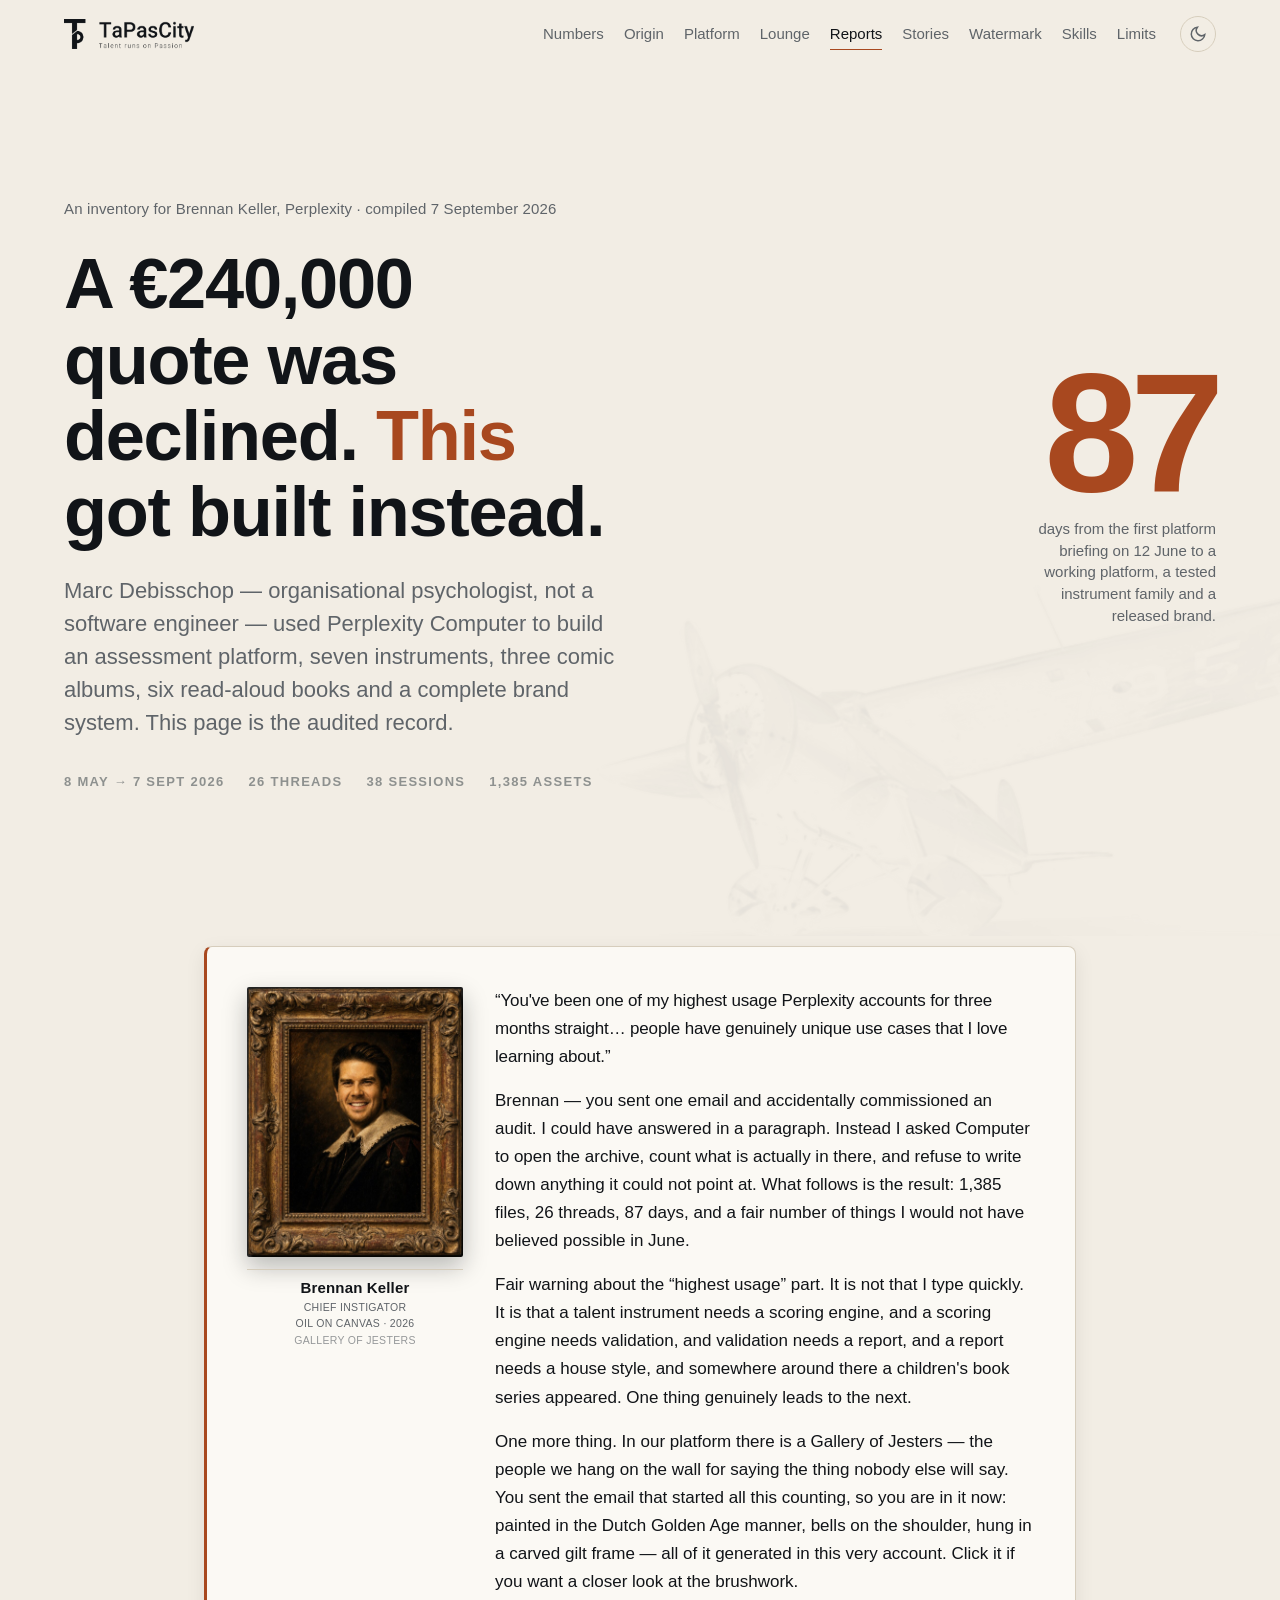
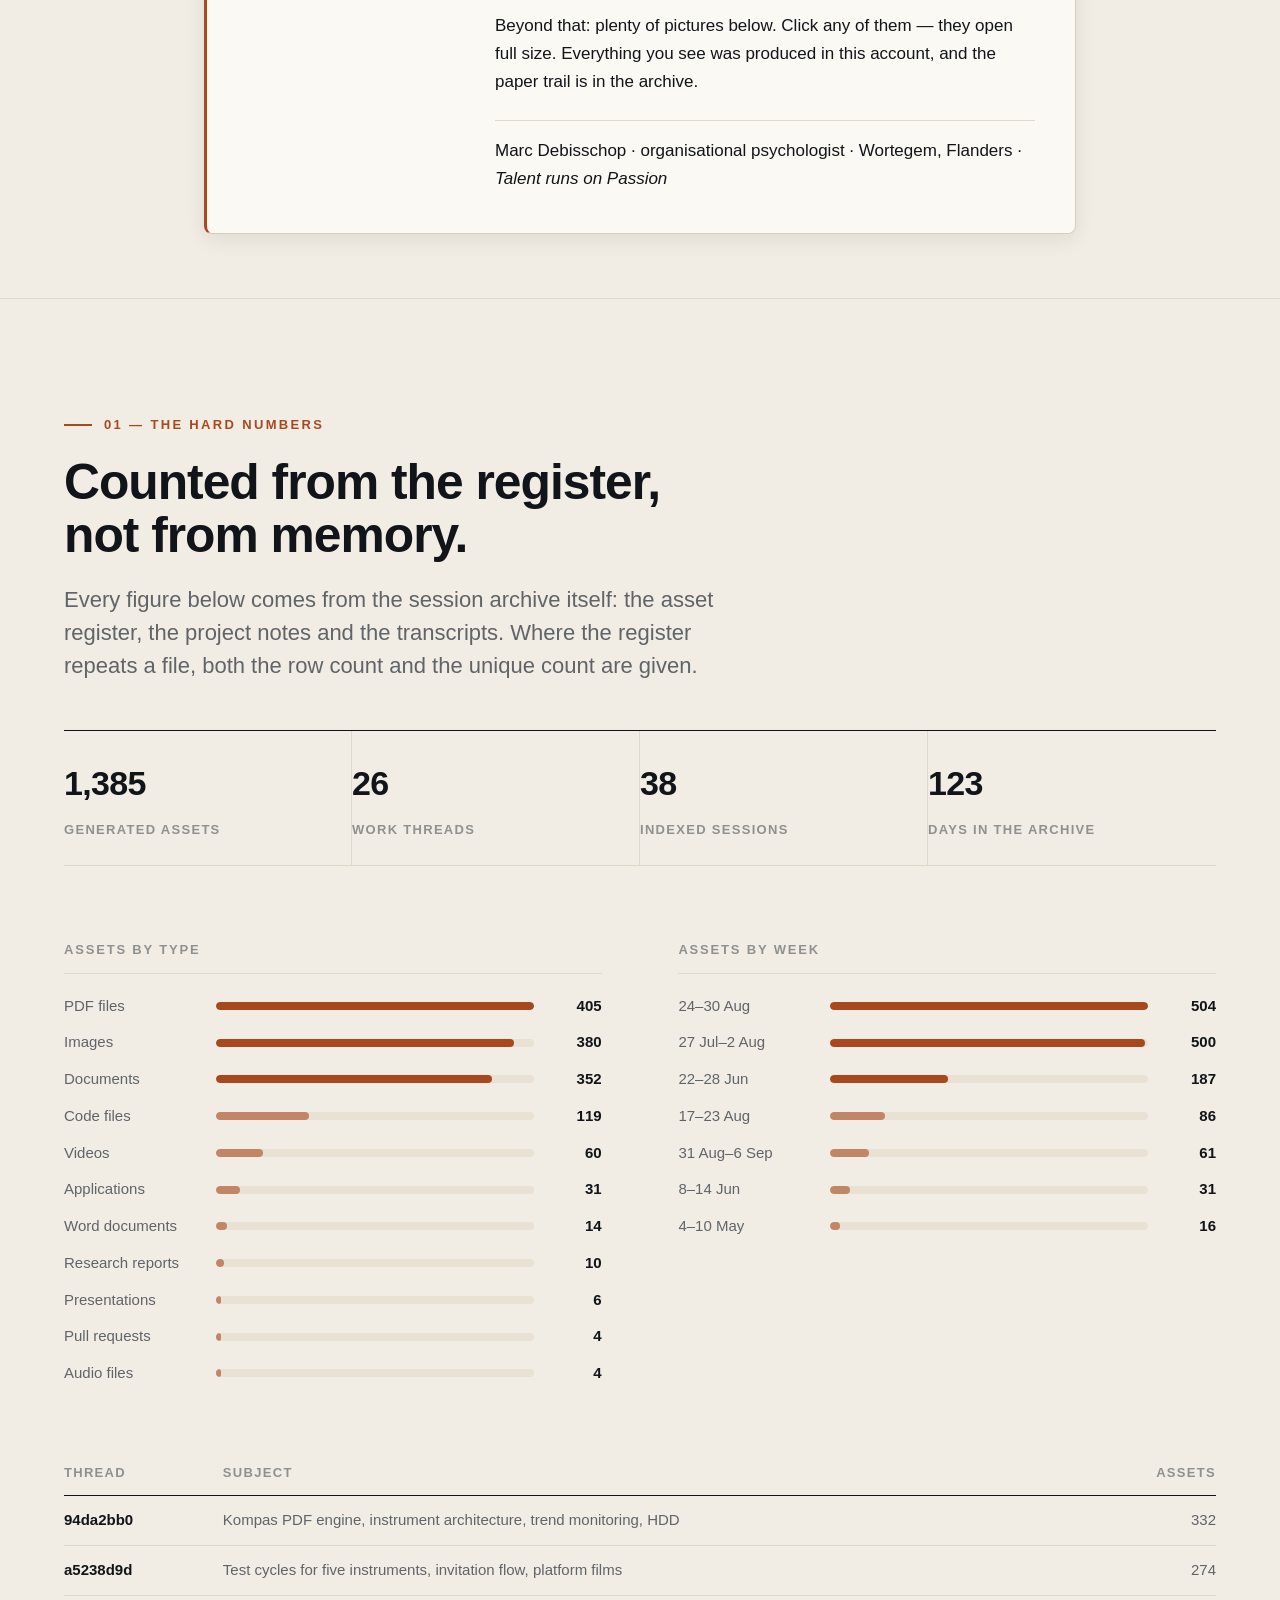
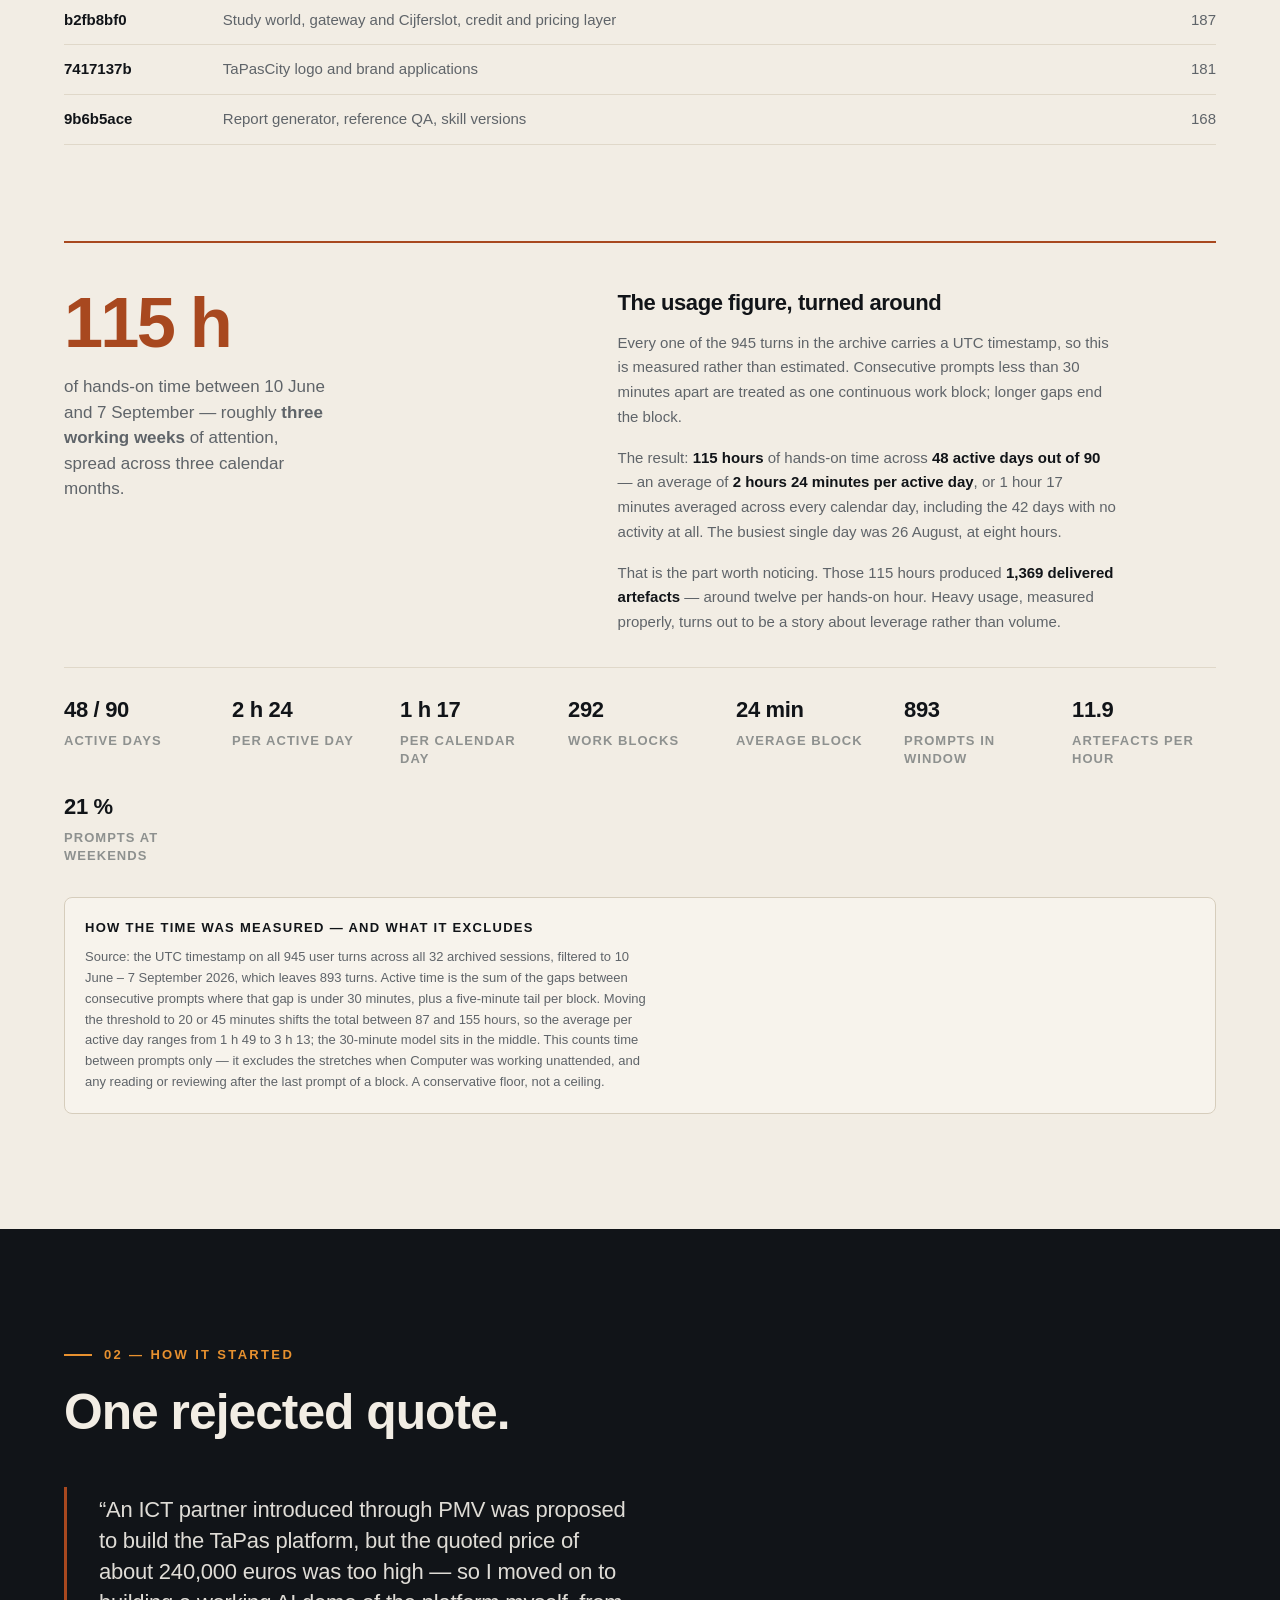
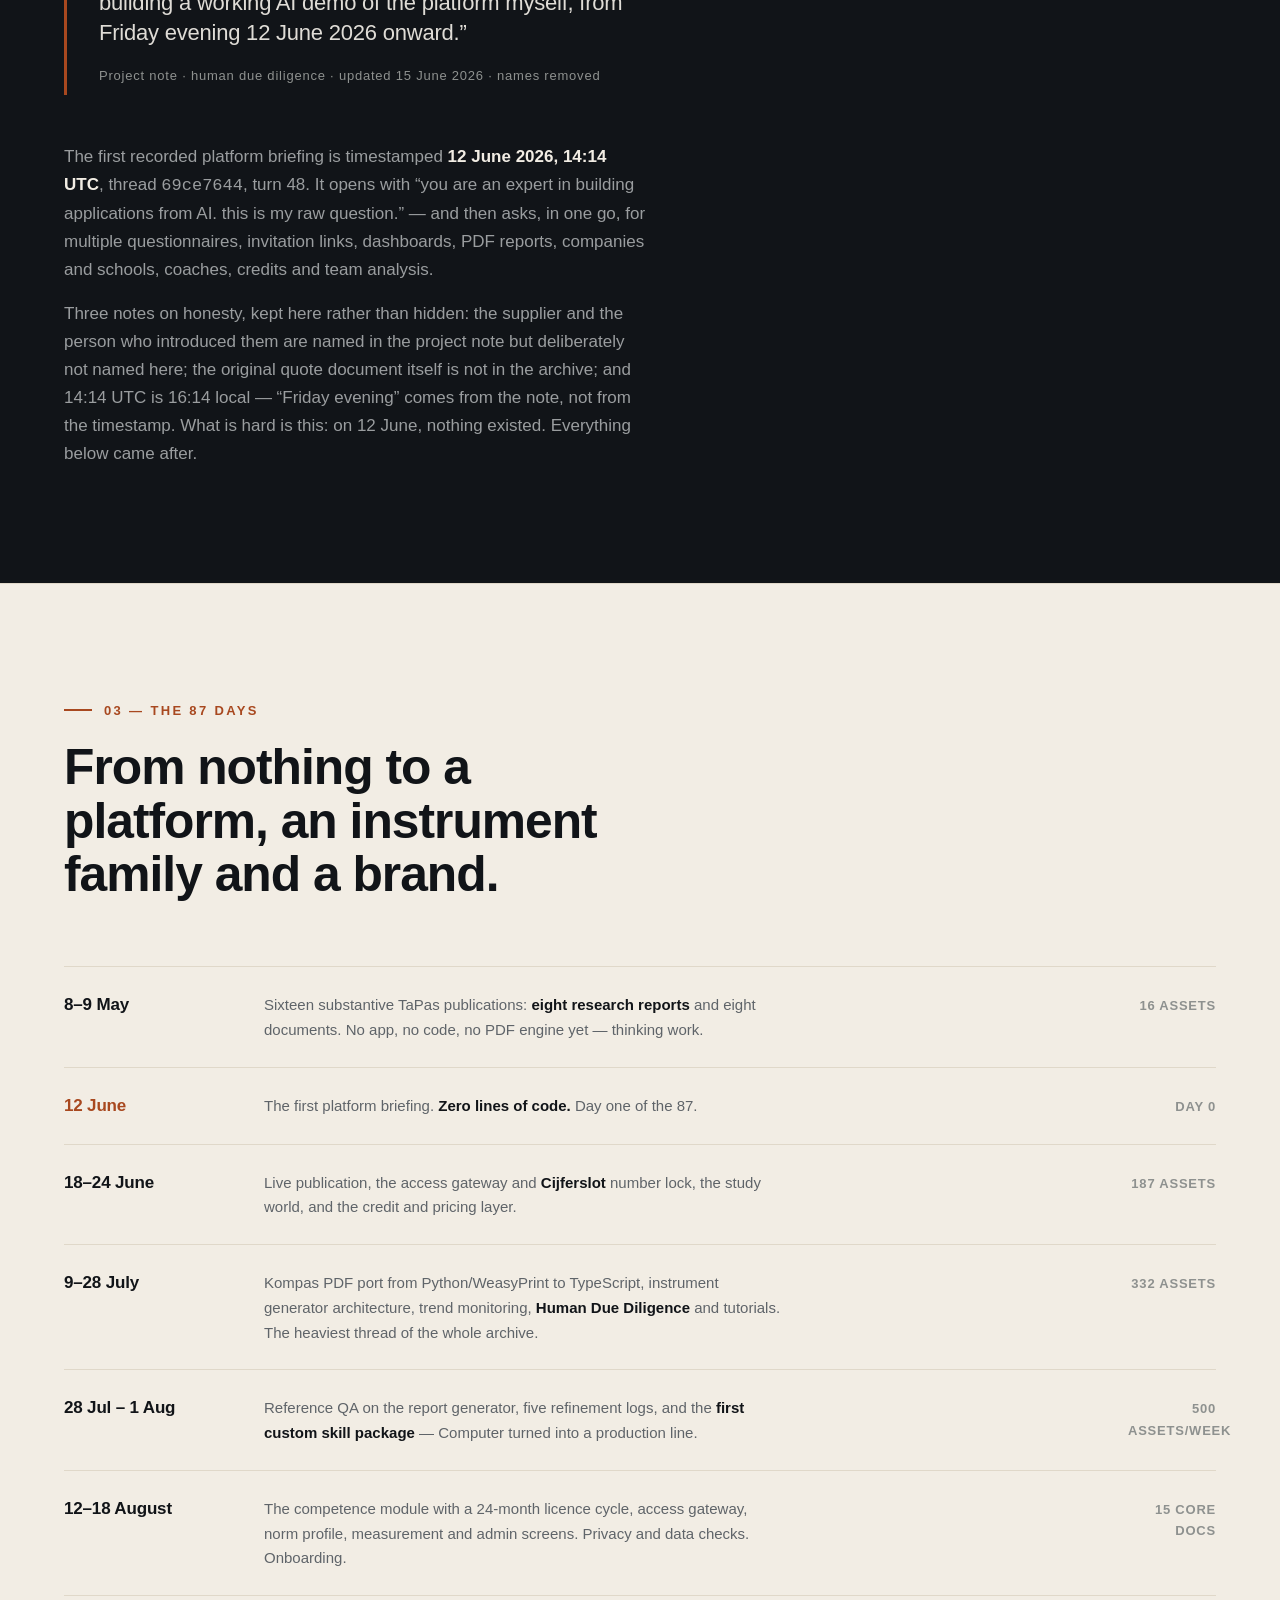
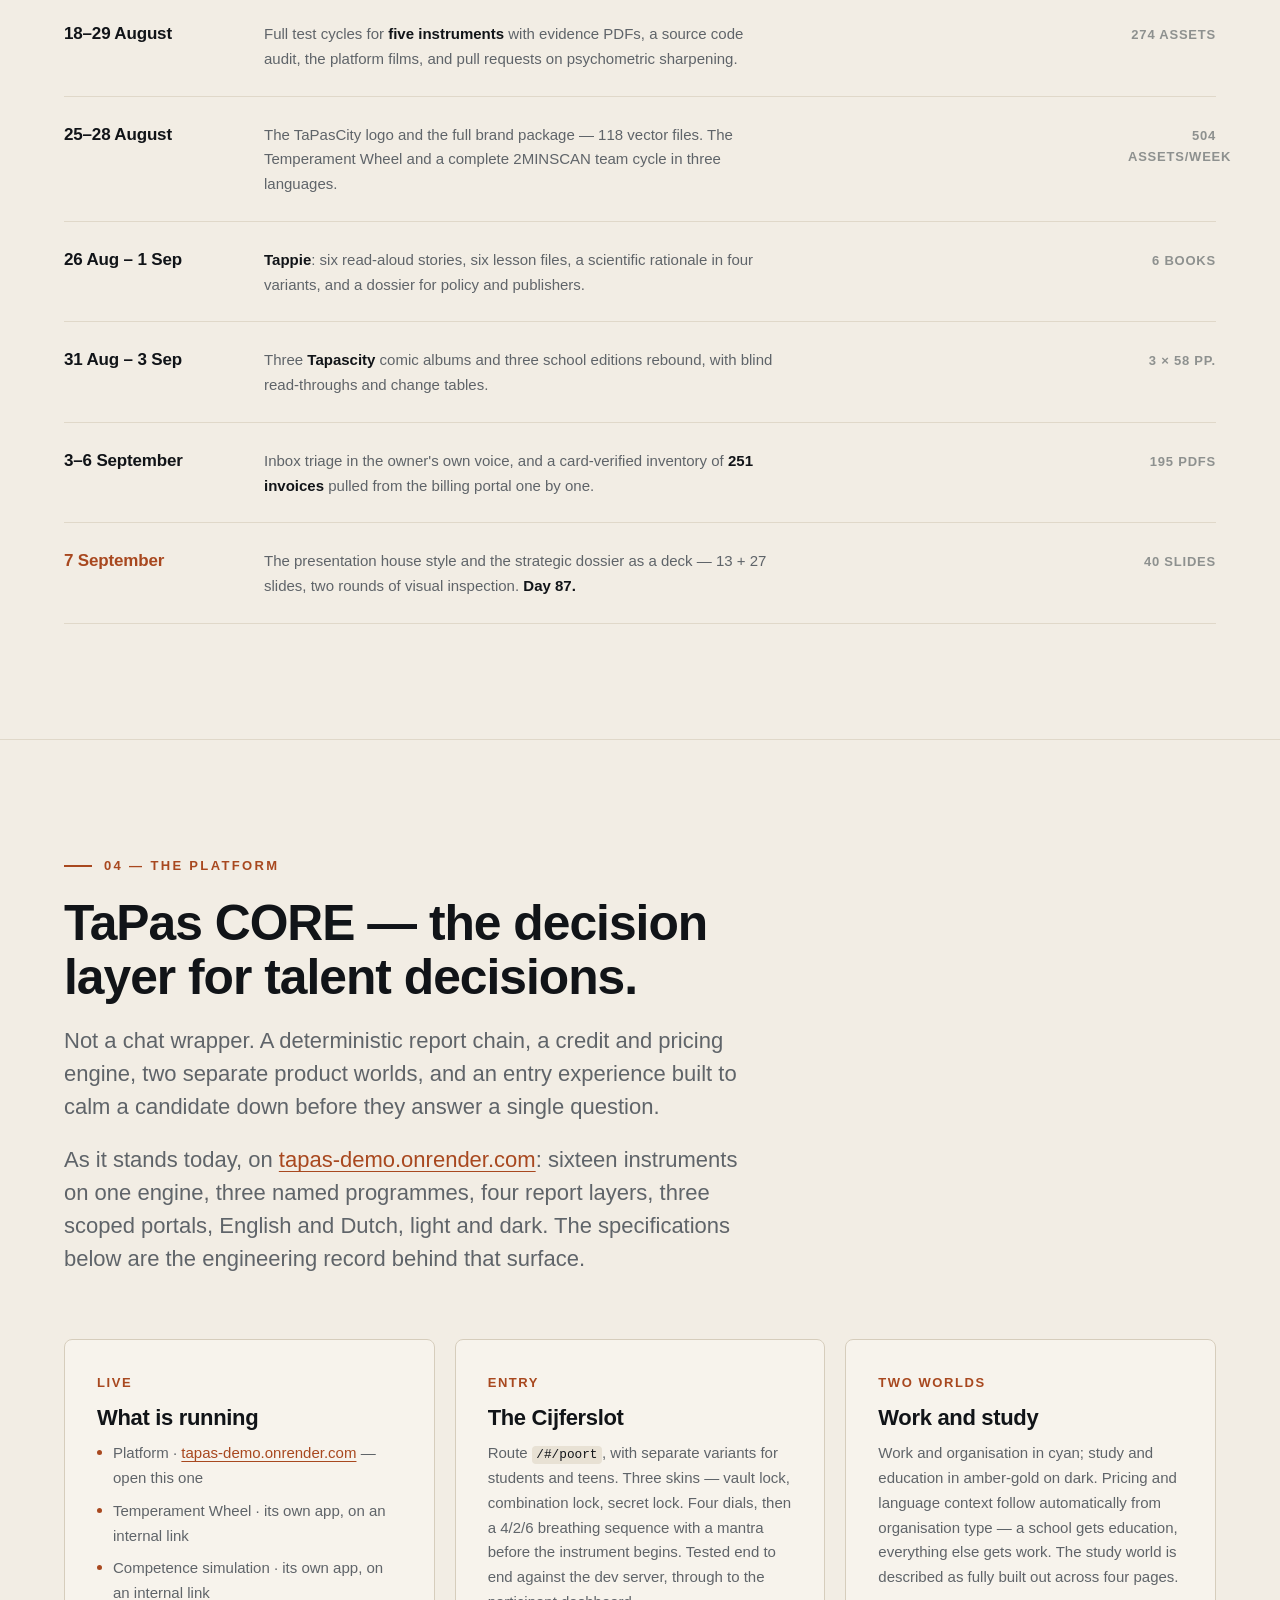
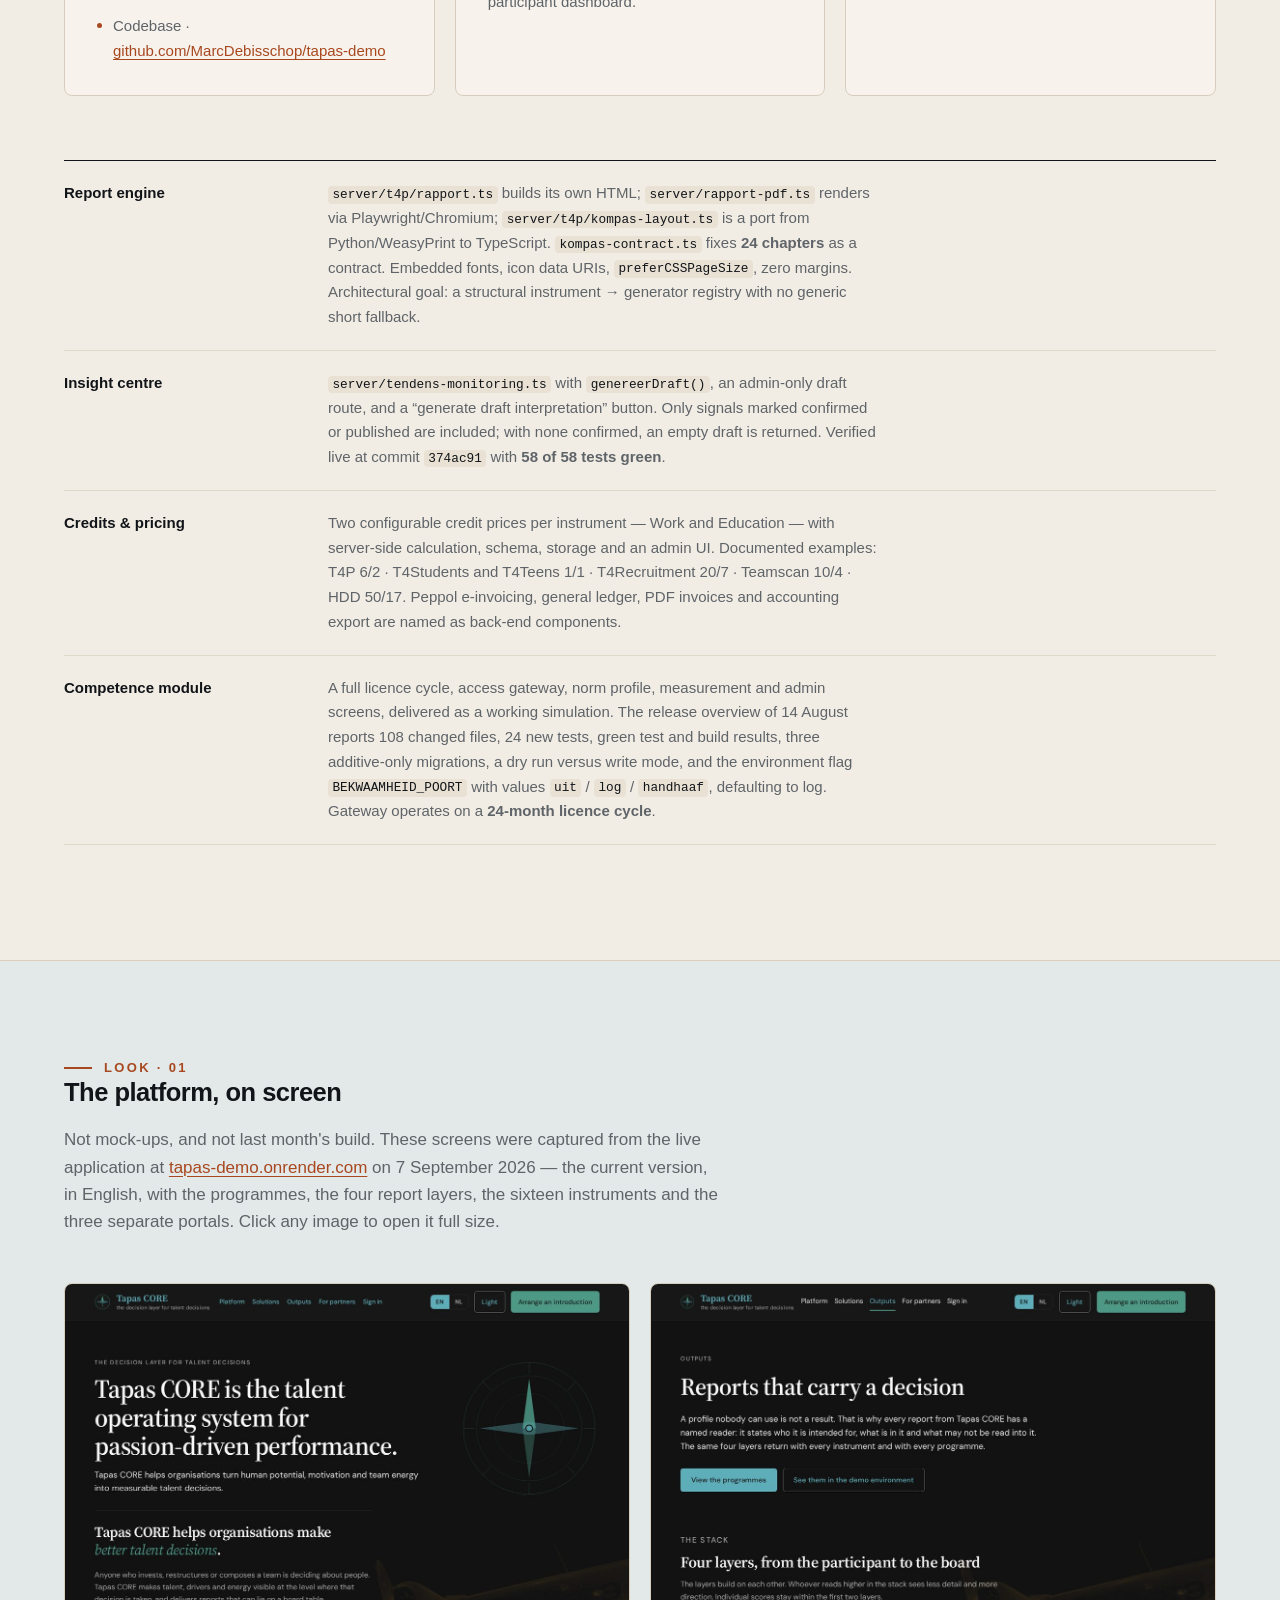
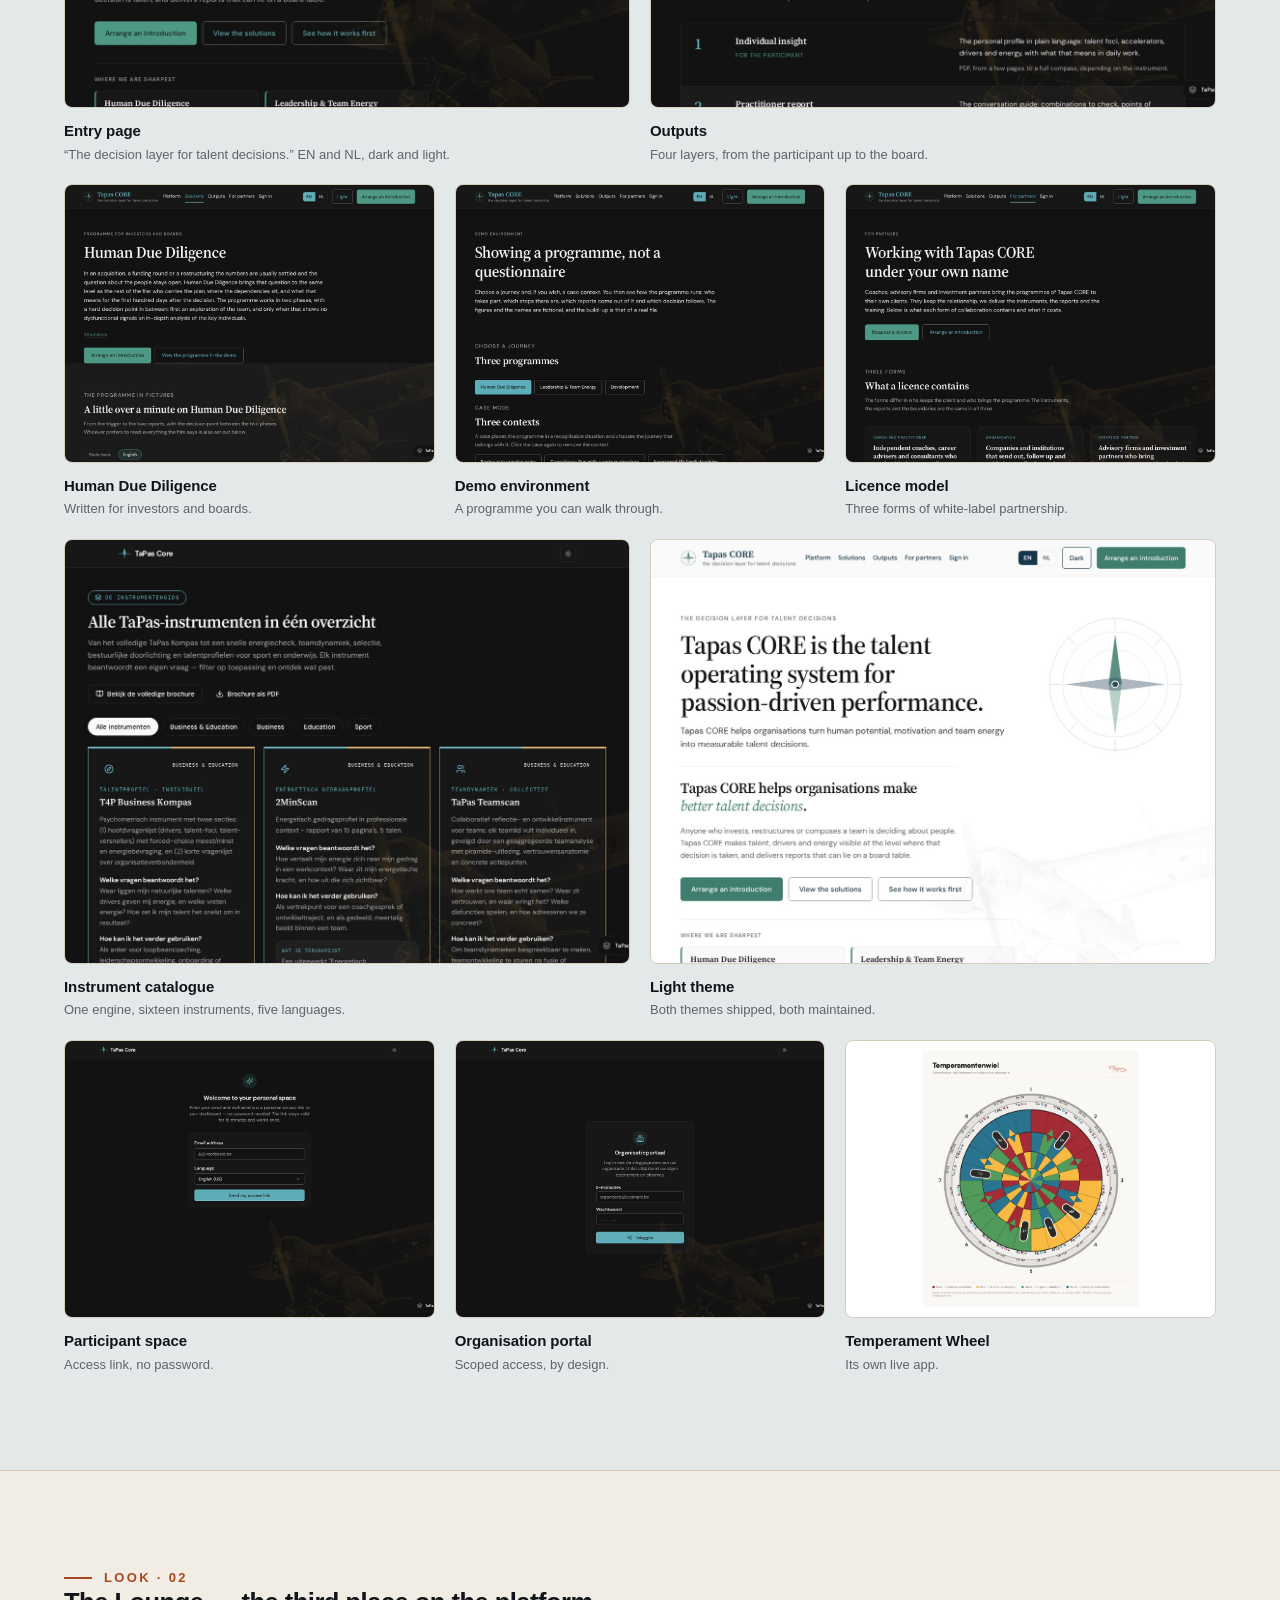
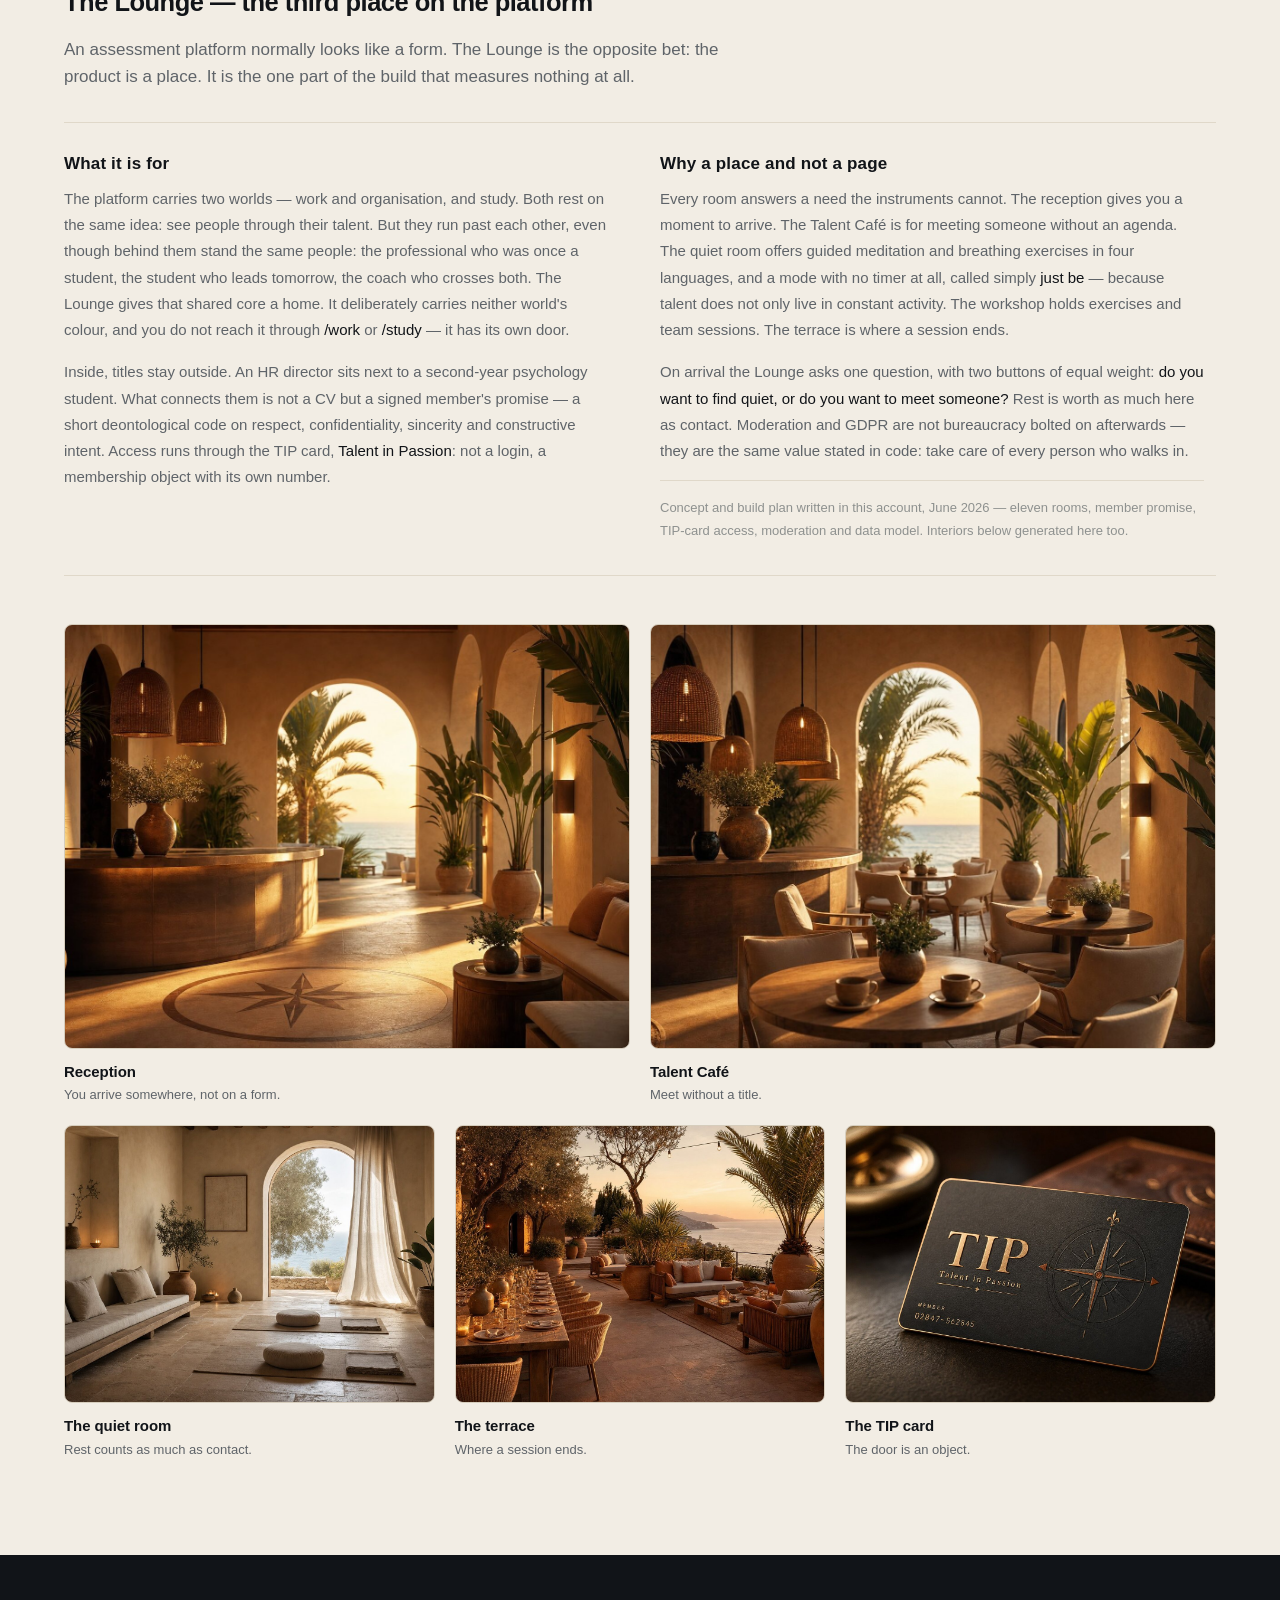
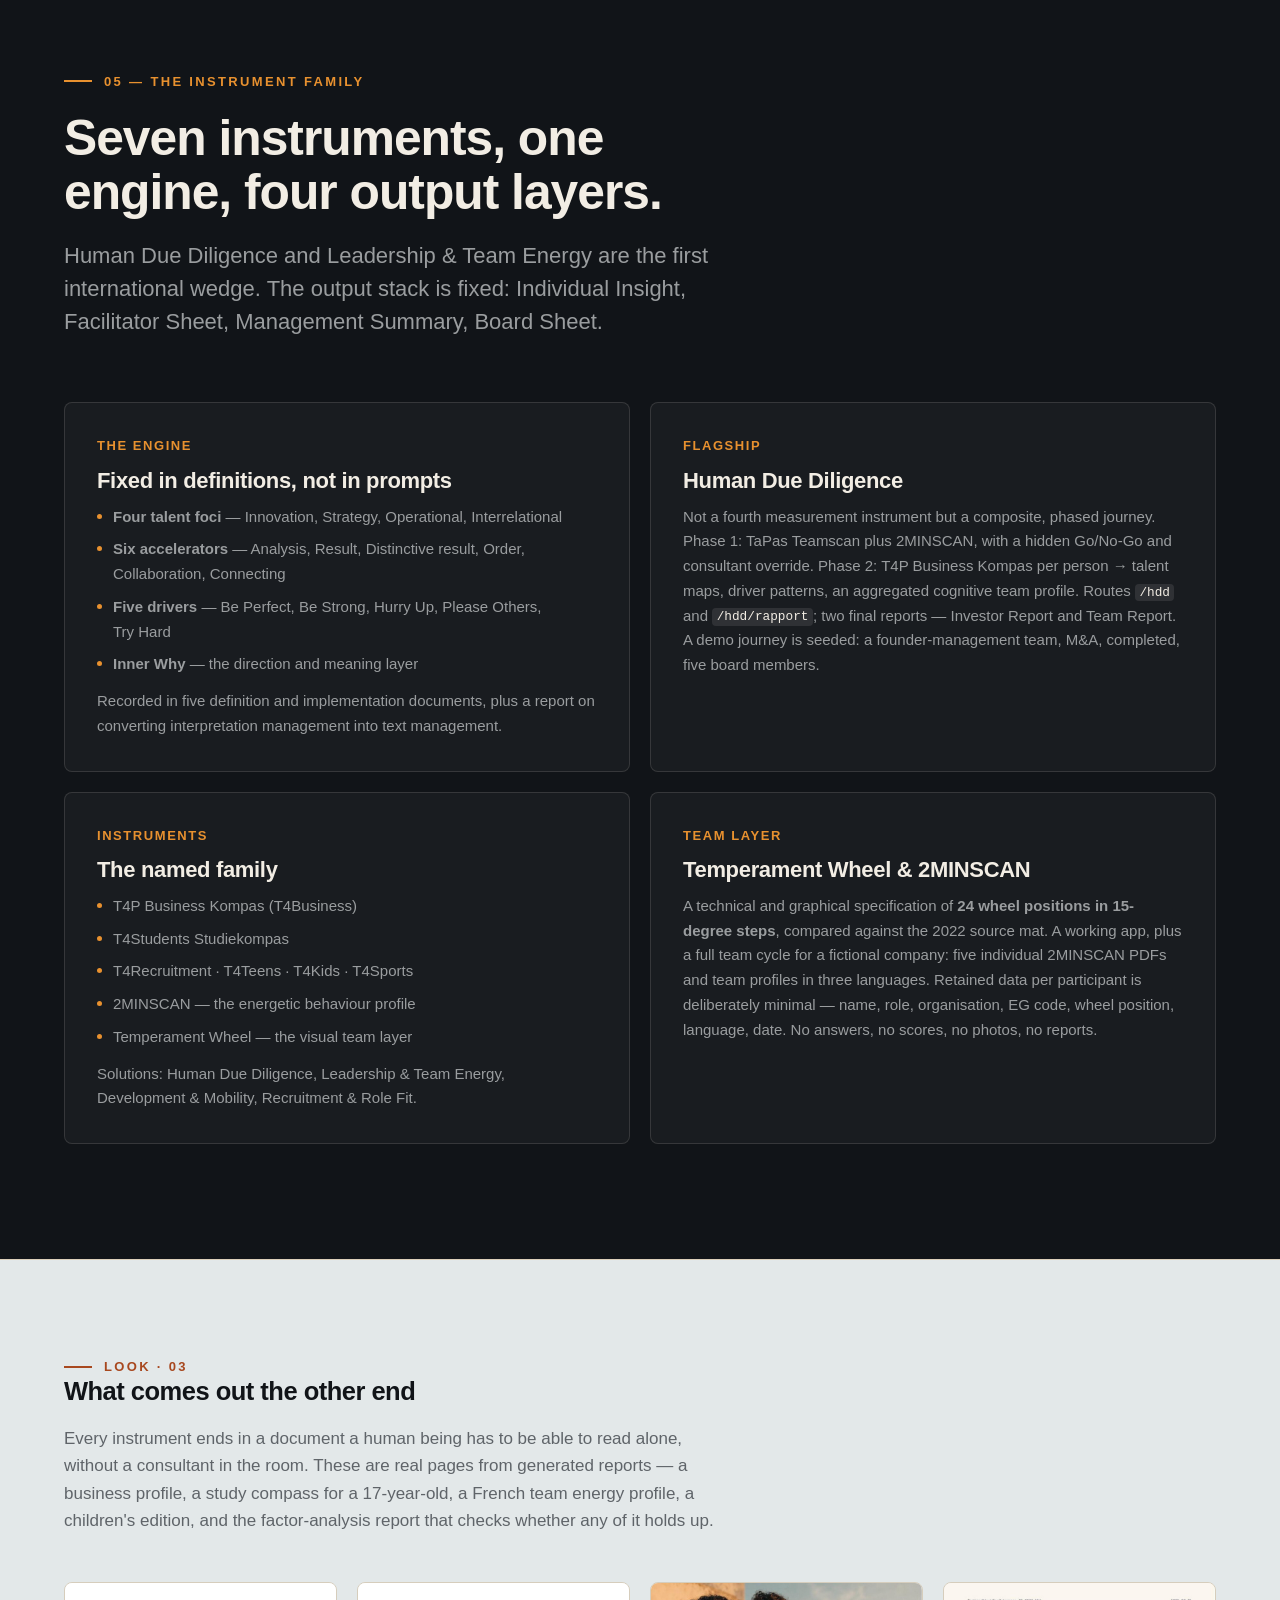
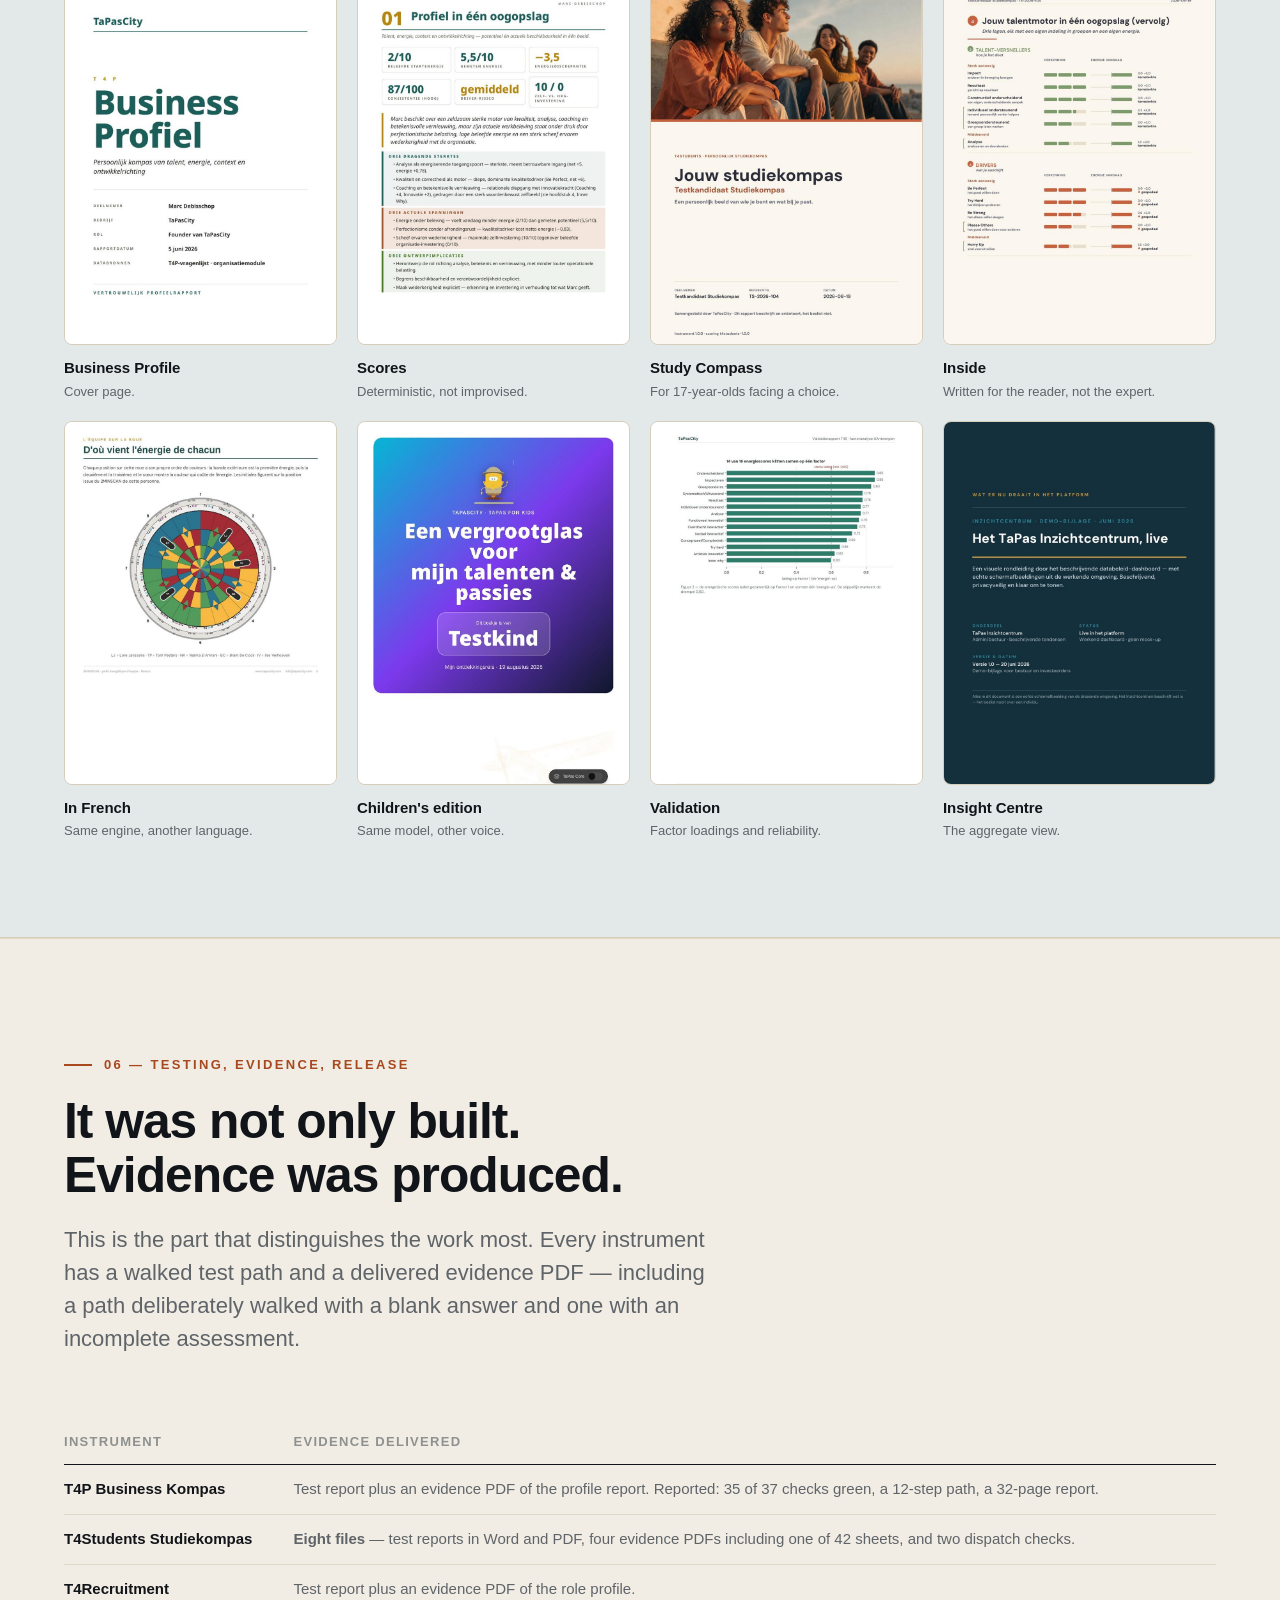
==== commit 91fad026: "Antique-framed Rembrandt only, parchment certificate with wax seal, discreet Perplexity mark, lounge" ====
--- a/index.html
+++ b/index.html
@@ -11,7 +11,7 @@
     <link rel="icon" href="assets/a_merk_zwart.png" />
     <link rel="preconnect" href="https://api.fontshare.com" crossorigin />
     <link
-      href="https://api.fontshare.com/v2/css?f[]=cabinet-grotesk@700,800,500&f[]=satoshi@400,500,700&display=swap"
+      href="https://api.fontshare.com/v2/css?f[]=cabinet-grotesk@700,800,500&f[]=satoshi@400,500,700&f[]=zodiak@400,700,401&display=swap"
       rel="stylesheet"
     />
     <link rel="stylesheet" href="style.css" />
@@ -105,20 +105,16 @@
               <button
                 class="shot frame"
                 type="button"
-                data-cap="Brennan Keller, Chief Instigator — oil on canvas, in the manner of Rembrandt van Rijn, after a photograph supplied by the sitter. Painted in this account, naturally. Hover the frame on the page to see the man himself."
+                data-cap="Brennan Keller, Chief Instigator — oil on canvas, in the manner of Rembrandt van Rijn, in a carved and water-gilded Dutch frame. Painted in this account, naturally. Note the jester's bells on the shoulder."
               >
-                <span>
-                  <img
-                    class="frame__paint"
-                    src="assets/g/brennan-rembrandt.jpg"
-                    alt="Brennan Keller painted as a Dutch Golden Age portrait with a subtle jester collar"
-                  />
-                  <img class="frame__real" src="assets/g/brennan.jpg" alt="Brennan Keller" />
-                </span>
+                <img
+                  src="assets/g/brennan-framed.jpg"
+                  alt="Brennan Keller painted as a Dutch Golden Age portrait with a jester's bells on the shoulder, in a carved gilded antique frame"
+                />
               </button>
               <span class="plaque"
                 ><b>Brennan Keller</b>Chief Instigator<br />Oil on canvas · 2026<br /><i
-                  >hover for the sitter</i
+                  >Gallery of Jesters</i
                 ></span
               >
             </div>
@@ -145,8 +141,8 @@
                 One more thing. In our platform there is a Gallery of Jesters — the people we hang
                 on the wall for saying the thing nobody else will say. You sent the email that
                 started all this counting, so you are in it now: painted in the Dutch Golden Age
-                manner, with a jester's bells on the shoulder, generated in this very account. Hover
-                the frame if you want the real man back.
+                manner, bells on the shoulder, hung in a carved gilt frame — all of it generated in
+                this very account. Click it if you want a closer look at the brushwork.
               </p>
               <p>
                 Beyond that: plenty of pictures below. Click any of them — they open full size.
@@ -755,74 +751,86 @@
       <!-- ============================= LOOK · THE LOUNGE ============================= -->
       <section id="lounge" class="look">
         <div class="wrap">
-          <p class="eyebrow">Look · 02</p>
-          <h2>The Lounge — a building you can walk through</h2>
+          <p class="eyebrow">Look &middot; 02</p>
+          <h2>The Lounge &mdash; the third place on the platform</h2>
           <p class="look__lead">
             An assessment platform normally looks like a form. The Lounge is the opposite bet: the
-            product is a place. You arrive at reception, sit down in the Talent Café, retreat to the
-            quiet room, work in the workshop, and read on the terrace. Each room is a real route in
-            the build with its own content — and every interior was generated in this account.
+            product is a place. It is the one part of the build that measures nothing at all.
           </p>
+          <div class="lounge__why">
+            <div>
+              <h3>What it is for</h3>
+              <p>
+                The platform carries two worlds &mdash; work and organisation, and study. Both rest
+                on the same idea: see people through their talent. But they run past each other,
+                even though behind them stand the same people: the professional who was once a
+                student, the student who leads tomorrow, the coach who crosses both. The Lounge
+                gives that shared core a home. It deliberately carries neither world's colour, and
+                you do not reach it through <em>/work</em> or <em>/study</em> &mdash; it has its own
+                door.
+              </p>
+              <p>
+                Inside, titles stay outside. An HR director sits next to a second-year psychology
+                student. What connects them is not a CV but a signed member's promise &mdash; a
+                short deontological code on respect, confidentiality, sincerity and constructive
+                intent. Access runs through the TIP card, <em>Talent in Passion</em>: not a login,
+                a membership object with its own number.
+              </p>
+            </div>
+            <div>
+              <h3>Why a place and not a page</h3>
+              <p>
+                Every room answers a need the instruments cannot. The reception gives you a moment
+                to arrive. The Talent Café is for meeting someone without an agenda. The quiet room
+                offers guided meditation and breathing exercises in four languages, and a mode with
+                no timer at all, called simply <em>just be</em> &mdash; because talent does not only
+                live in constant activity. The workshop holds exercises and team sessions. The
+                terrace is where a session ends.
+              </p>
+              <p>
+                On arrival the Lounge asks one question, with two buttons of equal weight:
+                <em>do you want to find quiet, or do you want to meet someone?</em> Rest is worth as
+                much here as contact. Moderation and GDPR are not bureaucracy bolted on afterwards
+                &mdash; they are the same value stated in code: take care of every person who walks
+                in.
+              </p>
+              <p class="lounge__note">
+                Concept and build plan written in this account, June 2026 &mdash; eleven rooms,
+                member promise, TIP-card access, moderation and data model. Interiors below
+                generated here too.
+              </p>
+            </div>
+          </div>
           <div class="gal">
             <figure class="w6 crop">
-              <button class="shot" type="button" data-cap="Reception — the arrival room of the Lounge. Warm, deliberately un-clinical for a platform that measures people.">
+              <button class="shot" type="button" data-cap="Reception &mdash; the arrival room of the Lounge. Warm and deliberately un-clinical, for a platform that spends the rest of its time measuring people.">
                 <img src="assets/g/lounge-onthaal.jpg" alt="Warm reception interior of the Lounge" loading="lazy" />
               </button>
               <figcaption><b>Reception</b>You arrive somewhere, not on a form.</figcaption>
             </figure>
             <figure class="w6 crop">
-              <button class="shot" type="button" data-cap="The Talent Café — where talent conversations happen. Sea view, low chairs, no boardroom.">
+              <button class="shot" type="button" data-cap="The Talent Caf&eacute; &mdash; where members meet without a role or an agenda. Sea view, low chairs, no boardroom.">
                 <img src="assets/g/lounge-talentencafe.jpg" alt="Talent Café interior with sea view" loading="lazy" />
               </button>
-              <figcaption><b>Talent Café</b>The conversation room.</figcaption>
-            </figure>
-            <figure class="crop">
-              <button class="shot" type="button" data-cap="The study — reading, reports, theory.">
-                <img src="assets/g/lounge-studiekamer.jpg" alt="Study interior" loading="lazy" />
-              </button>
-              <figcaption><b>The study</b>Reports and theory.</figcaption>
-            </figure>
-            <figure class="crop">
-              <button class="shot" type="button" data-cap="The quiet room — built in on purpose, because energy management is half the model.">
+              <figcaption><b>Talent Caf&eacute;</b>Meet without a title.</figcaption>
+            </figure>
+            <figure class="w4 crop">
+              <button class="shot" type="button" data-cap="The quiet room &mdash; guided meditation and breathing in four languages, plus a mode with no timer at all. Built in on purpose: energy management is half the model.">
                 <img src="assets/g/lounge-stiltekamer.jpg" alt="Quiet room interior" loading="lazy" />
               </button>
-              <figcaption><b>The quiet room</b>Energy is half the model.</figcaption>
-            </figure>
-            <figure class="crop">
-              <button class="shot" type="button" data-cap="The workshop — exercises, team sessions, materials.">
-                <img src="assets/g/lounge-werkplaats.jpg" alt="Workshop interior" loading="lazy" />
-              </button>
-              <figcaption><b>The workshop</b>Exercises and team sessions.</figcaption>
+              <figcaption><b>The quiet room</b>Rest counts as much as contact.</figcaption>
             </figure>
             <figure class="w4 crop">
-              <button class="shot" type="button" data-cap="The terrace at dusk — the closing room of the Lounge.">
+              <button class="shot" type="button" data-cap="The terrace at dusk &mdash; the closing room of the Lounge, and the point where every corridor meets.">
                 <img src="assets/g/lounge-terras.jpg" alt="Terrace at dusk" loading="lazy" />
               </button>
               <figcaption><b>The terrace</b>Where a session ends.</figcaption>
             </figure>
             <figure class="w4 crop">
-              <button class="shot" type="button" data-cap="Tapas Island — the board game version of the model, designed as a physical product with box and board.">
-                <img src="assets/g/island-box.jpg" alt="Tapas Island board game box" loading="lazy" />
-              </button>
-              <figcaption><b>Tapas Island</b>The model as a board game.</figcaption>
-            </figure>
-            <figure class="w4 crop">
-              <button class="shot" type="button" data-cap="The island map — the shared geography behind the platform, the books and the comics. One world, reused everywhere.">
-                <img src="assets/g/island-map.jpg" alt="Illustrated map of Tapas Island" loading="lazy" />
-              </button>
-              <figcaption><b>One shared world</b>The same map under platform, books and comics.</figcaption>
-            </figure>
-            <figure class="w6 crop">
-              <button class="shot" type="button" data-cap="The Jester card — the deliberate disruptor in the method, given its own object and its own gold emblem.">
-                <img src="assets/g/jester-card.jpg" alt="Gold Jester card" loading="lazy" />
-              </button>
-              <figcaption><b>The Jester</b>The disruptor got its own object.</figcaption>
-            </figure>
-            <figure class="w6 crop">
-              <button class="shot" type="button" data-cap="The TIP card — the small physical artefact handed out in sessions. Digital product, physical residue.">
+              <button class="shot" type="button" data-cap="The TIP card &mdash; Talent in Passion. The membership object that opens the Lounge, designed as a real thing with a real number. Digital product, physical residue.">
                 <img src="assets/g/tip-card.jpg" alt="Black and gold TIP card" loading="lazy" />
               </button>
-              <figcaption><b>The TIP card</b>Digital product, physical residue.</figcaption>
+              <figcaption><b>The TIP card</b>The door is an object.</figcaption>
             </figure>
           </div>
         </div>
@@ -1227,6 +1235,24 @@
               </button>
               <figcaption><b>The whispering invitation</b>Where the series starts.</figcaption>
             </figure>
+            <figure class="w4 crop">
+              <button class="shot" type="button" data-cap="The island map &mdash; the shared geography behind the platform, the books and the comics. One world, reused everywhere.">
+                <img src="assets/g/island-map.jpg" alt="Illustrated map of Tapas Island" loading="lazy" />
+              </button>
+              <figcaption><b>One shared world</b>The same map under platform, books and comics.</figcaption>
+            </figure>
+            <figure class="w4 crop">
+              <button class="shot" type="button" data-cap="Tapas Island &mdash; the board game version of the model, designed as a physical product with box and board.">
+                <img src="assets/g/island-box.jpg" alt="Tapas Island board game box" loading="lazy" />
+              </button>
+              <figcaption><b>Tapas Island</b>The model as a board game.</figcaption>
+            </figure>
+            <figure class="w4 crop">
+              <button class="shot" type="button" data-cap="The Jester card &mdash; the deliberate disruptor in the method, given its own object and its own gold emblem. The same jester is pressed into the wax seal further down this page.">
+                <img src="assets/g/jester-card.jpg" alt="Gold Jester card" loading="lazy" />
+              </button>
+              <figcaption><b>The Jester</b>The disruptor got its own object.</figcaption>
+            </figure>
           </div>
         </div>
       </section>
@@ -1642,54 +1668,72 @@
       <!-- ============================= CERTIFICATE ============================= -->
       <section id="ambassador" class="cert section-rule">
         <div class="wrap wrap--default">
-          <div class="cert__card">
-            <p class="cert__eyebrow">Self-issued · unsolicited · non-transferable</p>
-            <h2 class="cert__title">Certificate of Addicted Ambassadorship</h2>
-            <p class="cert__name">awarded to Marc Debisschop, Wortegem, Flanders</p>
-            <p class="cert__body">
-              For 115 hours of measured hands-on time across 90 days, distributed over 292 working
-              blocks, 48 of which fell on days he had not planned to work, 21% of them at the
-              weekend — and for turning that into a live platform, seven instruments, three comic
-              albums, six read-aloud books, six custom skills and one brand system.
-              <br /><br />
-              <strong>Diagnosis:</strong> addicted. <strong>Prognosis:</strong> ambassador.
-              <strong>Treatment:</strong> none attempted.
-            </p>
-            <div class="cert__stats">
-              <div class="cert__stat"><b>115 h</b><span>measured hands-on time</span></div>
-              <div class="cert__stat"><b>2.4 h</b><span>per active day</span></div>
-              <div class="cert__stat"><b>1,385</b><span>assets produced</span></div>
-              <div class="cert__stat"><b>11.9</b><span>artefacts per hour</span></div>
-              <div class="cert__stat"><b>87</b><span>days, briefing to build</span></div>
-            </div>
-            <div class="cert__sign">
-              <div class="cert__party">
-                <div class="stampbox">
-                  <img src="assets/g/px-mark.png" alt="Perplexity" />
+          <p class="cert__hang">Hung in the Gallery of Jesters, third wall, next to the door</p>
+          <div class="cert__sheet">
+            <div class="cert__ink">
+              <p class="cert__eyebrow">Self-issued &middot; unsolicited &middot; non-transferable</p>
+              <h2 class="cert__title">Certificate of<br />Addicted Ambassadorship</h2>
+              <div class="cert__rule"><span></span><em>&#10022;</em><span></span></div>
+              <p class="cert__pre">Be it known to all who read this sheet that</p>
+              <p class="cert__name">Marc&nbsp;Debisschop</p>
+              <p class="cert__sub">organisational psychologist &middot; Wortegem, Flanders</p>
+              <p class="cert__body">
+                did, of his own free will and without any commercial encouragement whatsoever,
+                spend <b>115 hours</b> of measured hands-on time across <b>90 days</b>, spread over
+                <b>292 working blocks</b> &mdash; <b>48</b> of them on days he had not planned to
+                work and <b>21%</b> of them at the weekend &mdash; and did thereby bring forth one
+                live platform, sixteen instruments, three comic albums, six read-aloud books, six
+                custom skills and one entire brand system.
+              </p>
+              <p class="cert__verdict">
+                <span><b>Diagnosis</b>addicted</span>
+                <span><b>Prognosis</b>ambassador</span>
+                <span><b>Treatment</b>none attempted</span>
+              </p>
+              <div class="cert__stats">
+                <div class="cert__stat"><b>115 h</b><span>hands-on time</span></div>
+                <div class="cert__stat"><b>2.4 h</b><span>per active day</span></div>
+                <div class="cert__stat"><b>1,385</b><span>assets produced</span></div>
+                <div class="cert__stat"><b>11.9</b><span>artefacts per hour</span></div>
+                <div class="cert__stat"><b>87</b><span>days, briefing to build</span></div>
+              </div>
+              <div class="cert__sign">
+                <div class="cert__party">
+                  <span class="cert__mark"><svg class="pxm" viewBox="0 0 2700 2700" aria-hidden="true" focusable="false"><g transform="translate(0,2700) scale(1,-1)" fill="currentColor" fill-rule="evenodd"><path d="M971 2144 l314 -255 3 255 2
+256 60 0 60 0 2 -255 3 -256 315 257 315 257 3 -292 2 -291 135 0 135 0 0
+-450 0 -450 -135 0 -135 0 -2 -296 -3 -295 -312 275 c-172 152 -315 276 -318
+276 -3 0 -5 -133 -5 -295 l0 -295 -60 0 -60 0 0 295 c0 162 -2 295 -5 295 -3
+0 -146 -124 -318 -276 l-312 -276 -3 296 -2 296 -135 0 -135 0 0 450 0 450
+135 0 135 0 0 290 c0 160 2 290 4 290 2 0 145 -115 317 -256z M780 1981 l0 -161 215 0 216 0 -203 151 c-112 84 -209 156 -215 162
+-10 7 -13 -24 -13 -152z M1706 1982 l-210 -157 209 -3 c114 -1 210 -1 212 1 2 2 2 74 1 160
+l-3 156 -209 -157z M510 1370 l0 -330 70 0 70 0 0 88 0 88 38 35 c20 20 146 127 280 239
+133 111 242 204 242 206 0 2 -157 4 -350 4 l-350 0 0 -330z M1490 1696 c0 -2 126 -102 280 -223 l280 -218 0 -107 0 -108 70 0 70
+0 0 330 0 330 -350 0 c-192 0 -350 -2 -350 -4z M1028 1392 l-247 -217 0 -283 c-1 -233 1 -282 12 -275 8 4 122 104
+255 222 l242 214 0 278 c0 154 -3 279 -7 279 -5 0 -119 -98 -255 -218z M1410 1332 l0 -279 242 -214 c133 -118 247 -218 255 -222 11 -7 13
+42 12 275 l0 283 -245 215 c-135 118 -249 217 -254 218 -6 2 -10 -101 -10
+-276z"/></g></svg></span>
+                  <div>
+                    <b>Perplexity Computer</b>
+                    <span>Co-builder. Present for all 292 blocks. Never once asked for a break.</span>
+                  </div>
                 </div>
-                <div>
-                  <b>Perplexity Computer</b>
-                  <span>Co-builder. Present for all 292 blocks. Never once asked for a break.</span>
+                <div class="cert__party">
+                  <img class="cert__wax" src="assets/g/waxseal.png" alt="Wax seal of the Gallery of Jesters" />
+                  <div>
+                    <b>Brennan Keller</b>
+                    <span>Chief Instigator. Sent one email. Is hereby held partly responsible for everything above.</span>
+                  </div>
                 </div>
               </div>
-              <div class="cert__party">
-                <img class="face" src="assets/g/brennan.jpg" alt="Brennan Keller" />
-                <div>
-                  <b>Brennan Keller</b>
-                  <span>
-                    Chief Instigator. Sent one email. Is hereby held partly responsible for
-                    everything above.
-                  </span>
-                </div>
-              </div>
-            </div>
-            <p class="cert__fine">
-              The 115-hour figure is modelled, not logged: it is reconstructed from the UTC
-              timestamps of 893 prompts using a 30-minute session threshold and a 5-minute tail.
-              Narrower assumptions give 87 hours, wider ones 155. Every other number on this
-              certificate is counted, not estimated — and the counting method is in the archive.
-            </p>
-          </div>
+              <p class="cert__seal">Sealed at Wortegem, the seventh day of September, in the year 2026</p>
+            </div>
+          </div>
+          <p class="cert__fine">
+            The 115-hour figure is modelled, not logged: it is reconstructed from the UTC timestamps
+            of 893 prompts using a 30-minute session threshold and a 5-minute tail. Narrower
+            assumptions give 87 hours, wider ones 155. Every other number on this certificate is
+            counted, not estimated &mdash; and the counting method is in the archive.
+          </p>
         </div>
       </section>
 
@@ -1722,7 +1766,19 @@
             Every claim traceable to the local session archive — asset register, session index,
             transcripts, delivered files and project notes.
             <div>
-              <span class="pxb"><img src="assets/g/px-mark.png" alt="" /> Built with Perplexity Computer</span>
+              <span class="pxb"><svg class="pxm" viewBox="0 0 2700 2700" aria-hidden="true" focusable="false"><g transform="translate(0,2700) scale(1,-1)" fill="currentColor" fill-rule="evenodd"><path d="M971 2144 l314 -255 3 255 2
+256 60 0 60 0 2 -255 3 -256 315 257 315 257 3 -292 2 -291 135 0 135 0 0
+-450 0 -450 -135 0 -135 0 -2 -296 -3 -295 -312 275 c-172 152 -315 276 -318
+276 -3 0 -5 -133 -5 -295 l0 -295 -60 0 -60 0 0 295 c0 162 -2 295 -5 295 -3
+0 -146 -124 -318 -276 l-312 -276 -3 296 -2 296 -135 0 -135 0 0 450 0 450
+135 0 135 0 0 290 c0 160 2 290 4 290 2 0 145 -115 317 -256z M780 1981 l0 -161 215 0 216 0 -203 151 c-112 84 -209 156 -215 162
+-10 7 -13 -24 -13 -152z M1706 1982 l-210 -157 209 -3 c114 -1 210 -1 212 1 2 2 2 74 1 160
+l-3 156 -209 -157z M510 1370 l0 -330 70 0 70 0 0 88 0 88 38 35 c20 20 146 127 280 239
+133 111 242 204 242 206 0 2 -157 4 -350 4 l-350 0 0 -330z M1490 1696 c0 -2 126 -102 280 -223 l280 -218 0 -107 0 -108 70 0 70
+0 0 330 0 330 -350 0 c-192 0 -350 -2 -350 -4z M1028 1392 l-247 -217 0 -283 c-1 -233 1 -282 12 -275 8 4 122 104
+255 222 l242 214 0 278 c0 154 -3 279 -7 279 -5 0 -119 -98 -255 -218z M1410 1332 l0 -279 242 -214 c133 -118 247 -218 255 -222 11 -7 13
+42 12 275 l0 283 -245 215 c-135 118 -249 217 -254 218 -6 2 -10 -101 -10
+-276z"/></g></svg> Built with Perplexity Computer</span>
             </div>
           </div>
         </div>
--- a/style.css
+++ b/style.css
@@ -1320,7 +1320,7 @@
 }
 .note__card {
   display: grid;
-  grid-template-columns: 172px 1fr;
+  grid-template-columns: 216px 1fr;
   gap: var(--space-8);
   align-items: start;
   background: var(--color-surface-2);
@@ -1336,43 +1336,25 @@
 .frame {
   display: block;
   width: 100%;
-  padding: 7px;
+  padding: 0;
   margin: 0 0 var(--space-3);
   border: 0;
   cursor: zoom-in;
-  background: linear-gradient(150deg, #d9b779 0%, #8d6a33 38%, #e6cd9c 62%, #7c5b2b 100%);
-  border-radius: 3px;
+  background: transparent;
+  border-radius: 2px;
   box-shadow:
-    0 1px 0 rgba(255, 255, 255, 0.5) inset,
+    0 1px 0 rgba(255, 255, 255, 0) inset,
     0 10px 24px rgba(17, 20, 24, 0.28);
 }
-.frame > span {
-  display: block;
-  position: relative;
-  overflow: hidden;
-  background: #241a12;
-  box-shadow: 0 0 0 2px #2b2016 inset;
-}
 .frame img {
   display: block;
   width: 100%;
-  aspect-ratio: 4 / 5;
-  object-fit: cover;
-  object-position: 50% 18%;
-  transition: opacity 420ms var(--ease-out, ease);
-}
-.frame__real {
-  position: absolute;
-  inset: 0;
-  opacity: 0;
-}
-.frame:hover .frame__real,
-.frame:focus-visible .frame__real {
-  opacity: 1;
-}
-.frame:hover .frame__paint,
-.frame:focus-visible .frame__paint {
-  opacity: 0.12;
+  height: auto;
+  border-radius: 2px;
+}
+.frame:hover img,
+.frame:focus-visible img {
+  filter: brightness(1.06);
 }
 .plaque {
   display: block;
@@ -1399,7 +1381,7 @@
 }
 @media (max-width: 700px) {
   .note__photo {
-    max-width: 208px;
+    max-width: 240px;
     margin: 0 auto var(--space-2);
   }
 }
@@ -1667,148 +1649,283 @@
 .cert {
   padding-block: var(--space-20);
 }
-.cert__card {
+.cert__hang {
+  margin: var(--space-4) 0 var(--space-5);
+  text-align: center;
+  font-size: var(--text-xs);
+  letter-spacing: 0.14em;
+  text-transform: uppercase;
+  color: var(--color-text-faint);
+}
+.cert__sheet {
   position: relative;
+  max-width: 47rem;
+  margin: 0 auto;
+  padding: clamp(1.6rem, 4.4vw, 3.2rem) clamp(1.5rem, 5vw, 4rem);
   background:
-    radial-gradient(circle at 15% 12%, rgba(232, 145, 47, 0.14), transparent 55%),
-    radial-gradient(circle at 88% 82%, rgba(168, 72, 31, 0.14), transparent 55%),
-    var(--color-surface-2);
-  border: 2px solid var(--color-primary);
-  border-radius: var(--radius-lg);
-  padding: clamp(1.75rem, 5vw, 3.5rem);
-  text-align: center;
-  box-shadow: var(--shadow-lg);
-  overflow: hidden;
-}
-.cert__card::before {
+    linear-gradient(rgba(255, 251, 240, 0.34), rgba(255, 251, 240, 0.34)),
+    url('assets/g/parchment.jpg') center / cover no-repeat;
+  border-radius: 2px;
+  box-shadow:
+    0 0 0 1px rgba(90, 66, 34, 0.28),
+    0 18px 44px rgba(17, 20, 24, 0.26),
+    inset 0 0 90px rgba(120, 88, 44, 0.22);
+}
+.cert__sheet::before {
   content: '';
   position: absolute;
-  inset: 10px;
-  border: var(--rule) solid var(--color-accent-soft);
-  border-radius: var(--radius-md);
+  inset: 11px;
+  border: 1px solid rgba(120, 88, 44, 0.42);
+  border-radius: 1px;
   pointer-events: none;
 }
+.cert__sheet::after {
+  content: '';
+  position: absolute;
+  inset: 15px;
+  border: 3px double rgba(120, 88, 44, 0.3);
+  border-radius: 1px;
+  pointer-events: none;
+}
+.cert__ink {
+  position: relative;
+  text-align: center;
+  color: #3c2c17;
+}
 .cert__eyebrow {
-  font-size: var(--text-xs);
-  letter-spacing: 0.28em;
+  margin: 0 0 var(--space-4);
+  font-size: 10.5px;
+  letter-spacing: 0.2em;
   text-transform: uppercase;
-  color: var(--color-primary);
+  color: rgba(60, 44, 23, 0.62);
+}
+.cert__title {
+  margin: 0;
+  font-family: 'Zodiak', Georgia, serif;
   font-weight: 700;
-}
-.cert__title {
-  font-family: var(--font-display);
-  font-size: var(--text-2xl);
-  font-weight: 800;
-  line-height: 1.02;
-  letter-spacing: -0.02em;
-  margin-top: var(--space-5);
-  color: var(--color-text);
+  font-size: clamp(1.55rem, 4.1vw, 2.5rem);
+  line-height: 1.16;
+  letter-spacing: 0.005em;
+  color: #33240f;
+}
+.cert__rule {
+  display: flex;
+  align-items: center;
+  justify-content: center;
+  gap: 12px;
+  margin: var(--space-5) auto var(--space-6);
+  max-width: 20rem;
+}
+.cert__rule span {
+  flex: 1;
+  height: 1px;
+  background: linear-gradient(90deg, transparent, rgba(120, 88, 44, 0.6), transparent);
+}
+.cert__rule em {
+  font-style: normal;
+  font-size: 13px;
+  color: #8a5a22;
+}
+.cert__pre {
+  margin: 0;
+  font-family: 'Zodiak', Georgia, serif;
+  font-size: var(--text-sm);
+  font-style: italic;
+  color: rgba(60, 44, 23, 0.78);
 }
 .cert__name {
-  font-family: var(--font-display);
-  font-size: var(--text-xl);
-  font-weight: 500;
-  color: var(--color-primary);
-  margin-top: var(--space-4);
+  margin: 6px 0 4px;
+  font-family: 'Zodiak', Georgia, serif;
+  font-weight: 700;
+  font-size: clamp(1.7rem, 5vw, 2.7rem);
+  line-height: 1.1;
+  color: #7e3d13;
+}
+.cert__sub {
+  margin: 0 0 var(--space-6);
+  font-size: var(--text-xs);
+  letter-spacing: 0.12em;
+  text-transform: uppercase;
+  color: rgba(60, 44, 23, 0.6);
 }
 .cert__body {
-  max-width: 62ch;
-  margin: var(--space-6) auto 0;
-  font-size: var(--text-base);
-  line-height: 1.65;
-  color: var(--color-text-muted);
-}
-.cert__stats {
-  display: grid;
-  grid-template-columns: repeat(5, 1fr);
-  justify-content: center;
-  gap: var(--space-5) var(--space-4);
-  margin-top: var(--space-8);
-  padding-top: var(--space-6);
-  border-top: var(--rule) solid var(--color-divider);
-}
-.cert__stat {
-  min-width: 0;
-}
-@media (max-width: 720px) {
-  .cert__stats {
-    grid-template-columns: repeat(2, 1fr);
-  }
-}
-.cert__stat b {
-  display: block;
-  font-family: var(--font-display);
-  font-size: var(--text-xl);
-  font-weight: 800;
-  letter-spacing: -0.02em;
-  color: var(--color-text);
-  font-variant-numeric: tabular-nums lining-nums;
-}
-.cert__stat span {
-  display: block;
-  font-size: var(--text-xs);
-  color: var(--color-text-faint);
-  margin-top: 2px;
-}
-.cert__sign {
+  max-width: 34rem;
+  margin: 0 auto;
+  font-family: 'Zodiak', Georgia, serif;
+  font-size: clamp(0.95rem, 1.5vw, 1.05rem);
+  line-height: 1.72;
+  color: #3c2c17;
+}
+.cert__body b {
+  font-weight: 700;
+  color: #33240f;
+}
+.cert__verdict {
   display: flex;
   flex-wrap: wrap;
   justify-content: center;
-  align-items: flex-end;
-  gap: var(--space-12);
-  margin-top: var(--space-10);
-  padding-top: var(--space-8);
-  border-top: var(--rule) solid var(--color-divider);
+  gap: var(--space-5) var(--space-8);
+  margin: var(--space-7) 0 0;
+}
+.cert__verdict span {
+  display: block;
+  min-width: 6.5rem;
+  font-family: 'Zodiak', Georgia, serif;
+  font-size: var(--text-base);
+  color: #7e3d13;
+}
+.cert__verdict b {
+  display: block;
+  font-family: var(--font-body);
+  font-weight: 500;
+  font-size: 10px;
+  letter-spacing: 0.16em;
+  text-transform: uppercase;
+  color: rgba(60, 44, 23, 0.55);
+  margin-bottom: 2px;
+}
+.cert__stats {
+  display: grid;
+  grid-template-columns: repeat(5, 1fr);
+  gap: var(--space-5) var(--space-2);
+  margin: var(--space-7) 0 var(--space-7);
+  padding: var(--space-6) 0 0;
+  border-top: 1px solid rgba(120, 88, 44, 0.35);
+}
+.cert__stat {
+  text-align: center;
+  min-width: 0;
+}
+.cert__stat b {
+  display: block;
+  font-family: 'Zodiak', Georgia, serif;
+  font-weight: 700;
+  font-size: clamp(1.2rem, 2.6vw, 1.6rem);
+  line-height: 1.1;
+  color: #33240f;
+  font-variant-numeric: tabular-nums lining-nums;
+}
+.cert__stat span {
+  display: block;
+  margin-top: 3px;
+  font-size: 10.5px;
+  letter-spacing: 0.08em;
+  text-transform: uppercase;
+  color: rgba(60, 44, 23, 0.6);
+}
+.cert__sign {
+  display: grid;
+  grid-template-columns: 1fr 1fr;
+  gap: var(--space-7);
+  padding-top: var(--space-6);
+  border-top: 1px solid rgba(120, 88, 44, 0.35);
   text-align: left;
 }
 .cert__party {
   display: flex;
-  align-items: center;
+  align-items: flex-start;
   gap: var(--space-4);
 }
-.cert__party img.face {
+.cert__mark {
+  flex-shrink: 0;
+  width: 34px;
+  height: 34px;
+  display: grid;
+  place-items: center;
+  color: #4a3418;
+}
+.cert__mark .pxm {
+  width: 26px;
+  height: 26px;
+  display: block;
+}
+.cert__wax {
+  flex-shrink: 0;
   width: 62px;
-  height: 62px;
-  border-radius: var(--radius-full);
-  object-fit: cover;
-  border: 2px solid var(--color-primary);
-  flex-shrink: 0;
-}
-.cert__party .stampbox {
-  width: 62px;
-  height: 62px;
-  border-radius: var(--radius-full);
-  border: 2px solid var(--color-primary);
-  display: grid;
-  place-items: center;
-  background: #fff;
-  flex-shrink: 0;
-  padding: 9px;
-}
-.cert__party .stampbox img {
-  width: 100%;
+  transform: rotate(-7deg);
   height: auto;
-  display: block;
+  margin-top: -6px;
+  filter: drop-shadow(0 3px 5px rgba(60, 30, 10, 0.4));
 }
 .cert__party b {
   display: block;
-  font-family: var(--font-display);
-  font-size: var(--text-sm);
+  font-family: 'Zodiak', Georgia, serif;
   font-weight: 700;
-  color: var(--color-text);
+  font-size: var(--text-sm);
+  color: #33240f;
+  margin-bottom: 2px;
 }
 .cert__party span {
   display: block;
   font-size: var(--text-xs);
-  color: var(--color-text-faint);
-  line-height: 1.4;
-  max-width: 22ch;
+  line-height: 1.55;
+  color: rgba(60, 44, 23, 0.72);
+}
+.cert__seal {
+  margin: var(--space-6) 0 0;
+  font-family: 'Zodiak', Georgia, serif;
+  font-style: italic;
+  font-size: var(--text-xs);
+  color: rgba(60, 44, 23, 0.6);
 }
 .cert__fine {
-  margin-top: var(--space-8);
+  max-width: 47rem;
+  margin: var(--space-6) auto 0;
   font-size: var(--text-xs);
   color: var(--color-text-faint);
   line-height: 1.6;
+}
+@media (max-width: 620px) {
+  .cert__sign {
+    grid-template-columns: 1fr;
+    gap: var(--space-5);
+  }
+  .cert__stats {
+    grid-template-columns: repeat(3, 1fr);
+  }
+}
+
+/* ---------- Lounge rationale ---------- */
+.lounge__why {
+  display: grid;
+  grid-template-columns: 1fr 1fr;
+  gap: var(--space-8) var(--space-10);
+  margin: var(--space-8) 0 var(--space-10);
+  padding: var(--space-8) 0;
+  border-top: var(--rule) solid var(--color-divider);
+  border-bottom: var(--rule) solid var(--color-divider);
+}
+.lounge__why h3 {
+  margin: 0 0 var(--space-3);
+  font-family: var(--font-display);
+  font-size: var(--text-base);
+  font-weight: 700;
+  letter-spacing: 0.01em;
+}
+.lounge__why p {
+  margin: 0 0 var(--space-4);
+  max-width: 34rem;
+  font-size: var(--text-sm);
+  line-height: 1.75;
+  color: var(--color-text-muted);
+}
+.lounge__why p:last-child {
+  margin-bottom: 0;
+}
+.lounge__why em {
+  font-style: normal;
+  color: var(--color-text);
+}
+.lounge__note {
+  padding-top: var(--space-4);
+  border-top: var(--rule) solid var(--color-divider);
+  font-size: var(--text-xs) !important;
+  color: var(--color-text-faint) !important;
+}
+@media (max-width: 820px) {
+  .lounge__why {
+    grid-template-columns: 1fr;
+  }
 }
 
 /* ---------- Perplexity badge ---------- */
@@ -1824,11 +1941,12 @@
   color: var(--color-text-muted);
   letter-spacing: 0.02em;
 }
-.pxb img {
-  width: 22px;
-  height: 22px;
-  border-radius: 5px;
-  display: block;
+.pxb .pxm {
+  width: 15px;
+  height: 15px;
+  display: block;
+  color: var(--color-text);
+  opacity: 0.85;
 }
 .ink .pxb {
   background: rgba(255, 255, 255, 0.06);
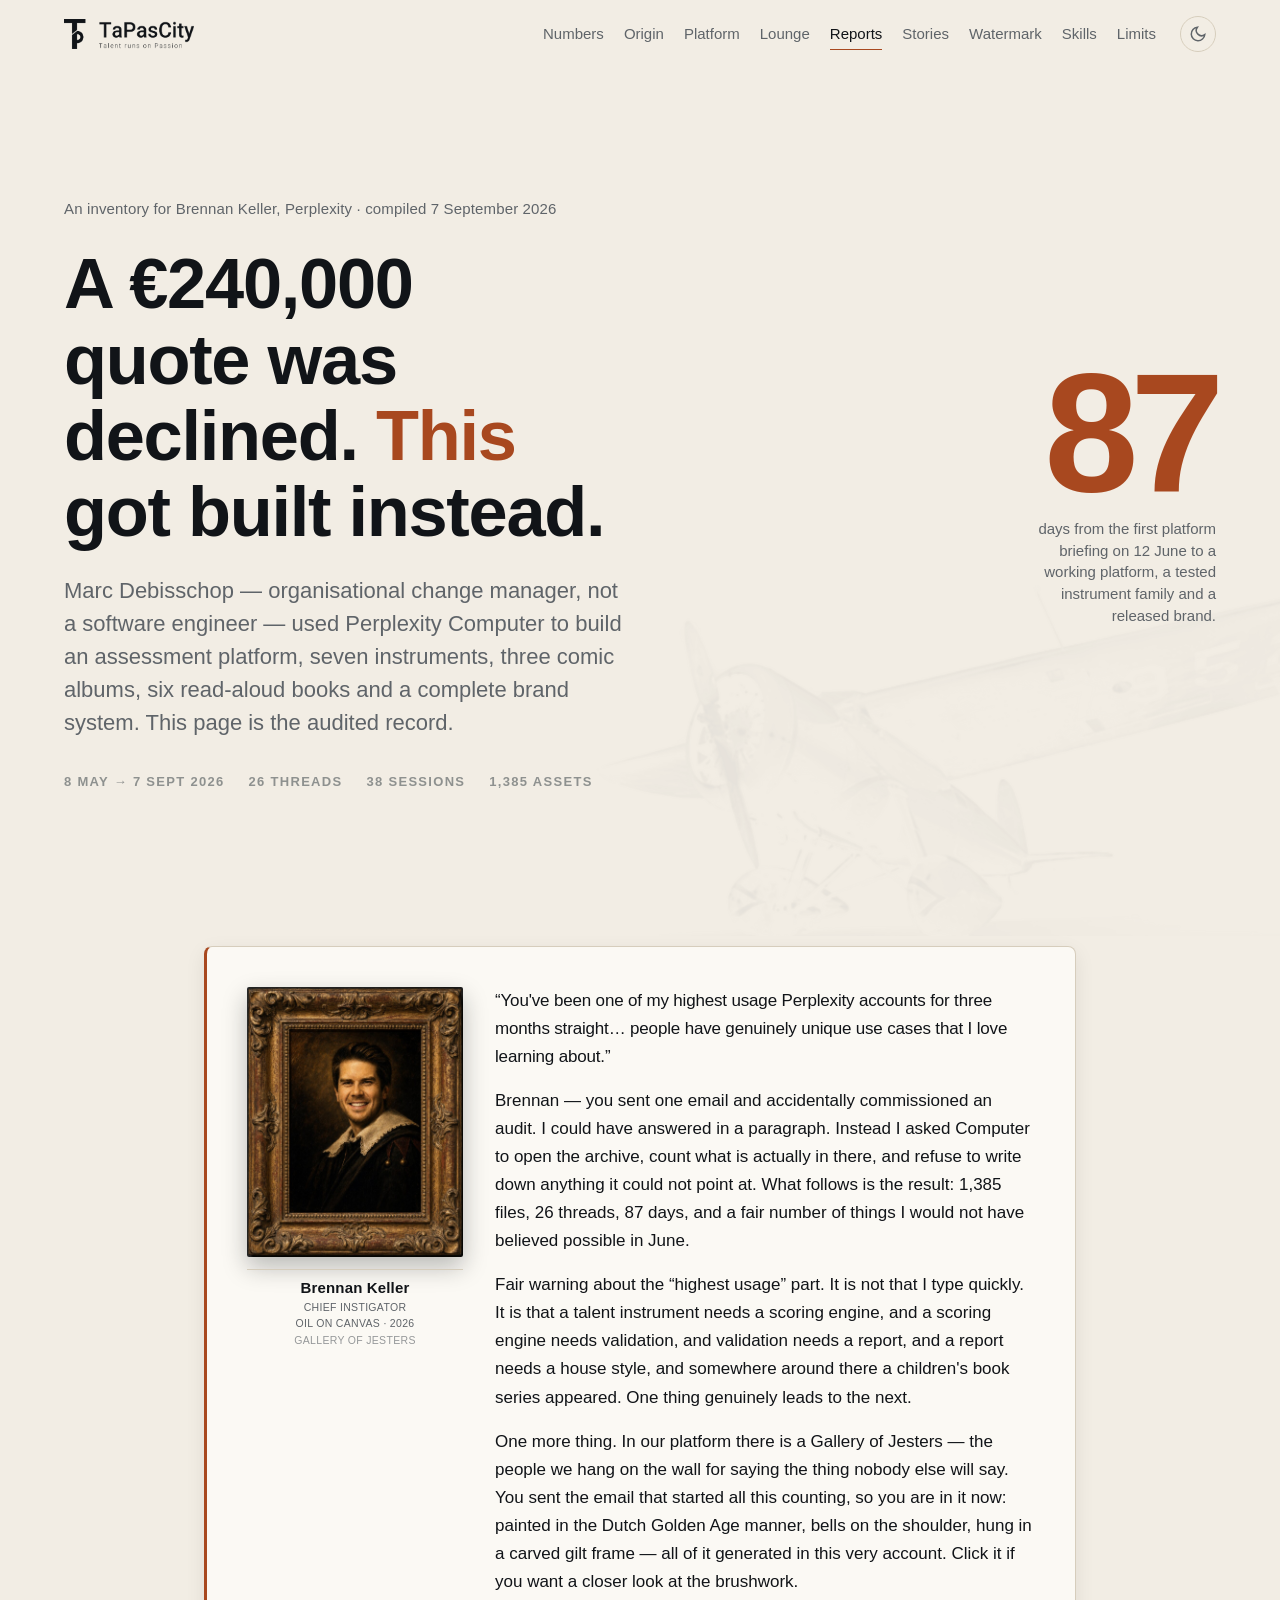
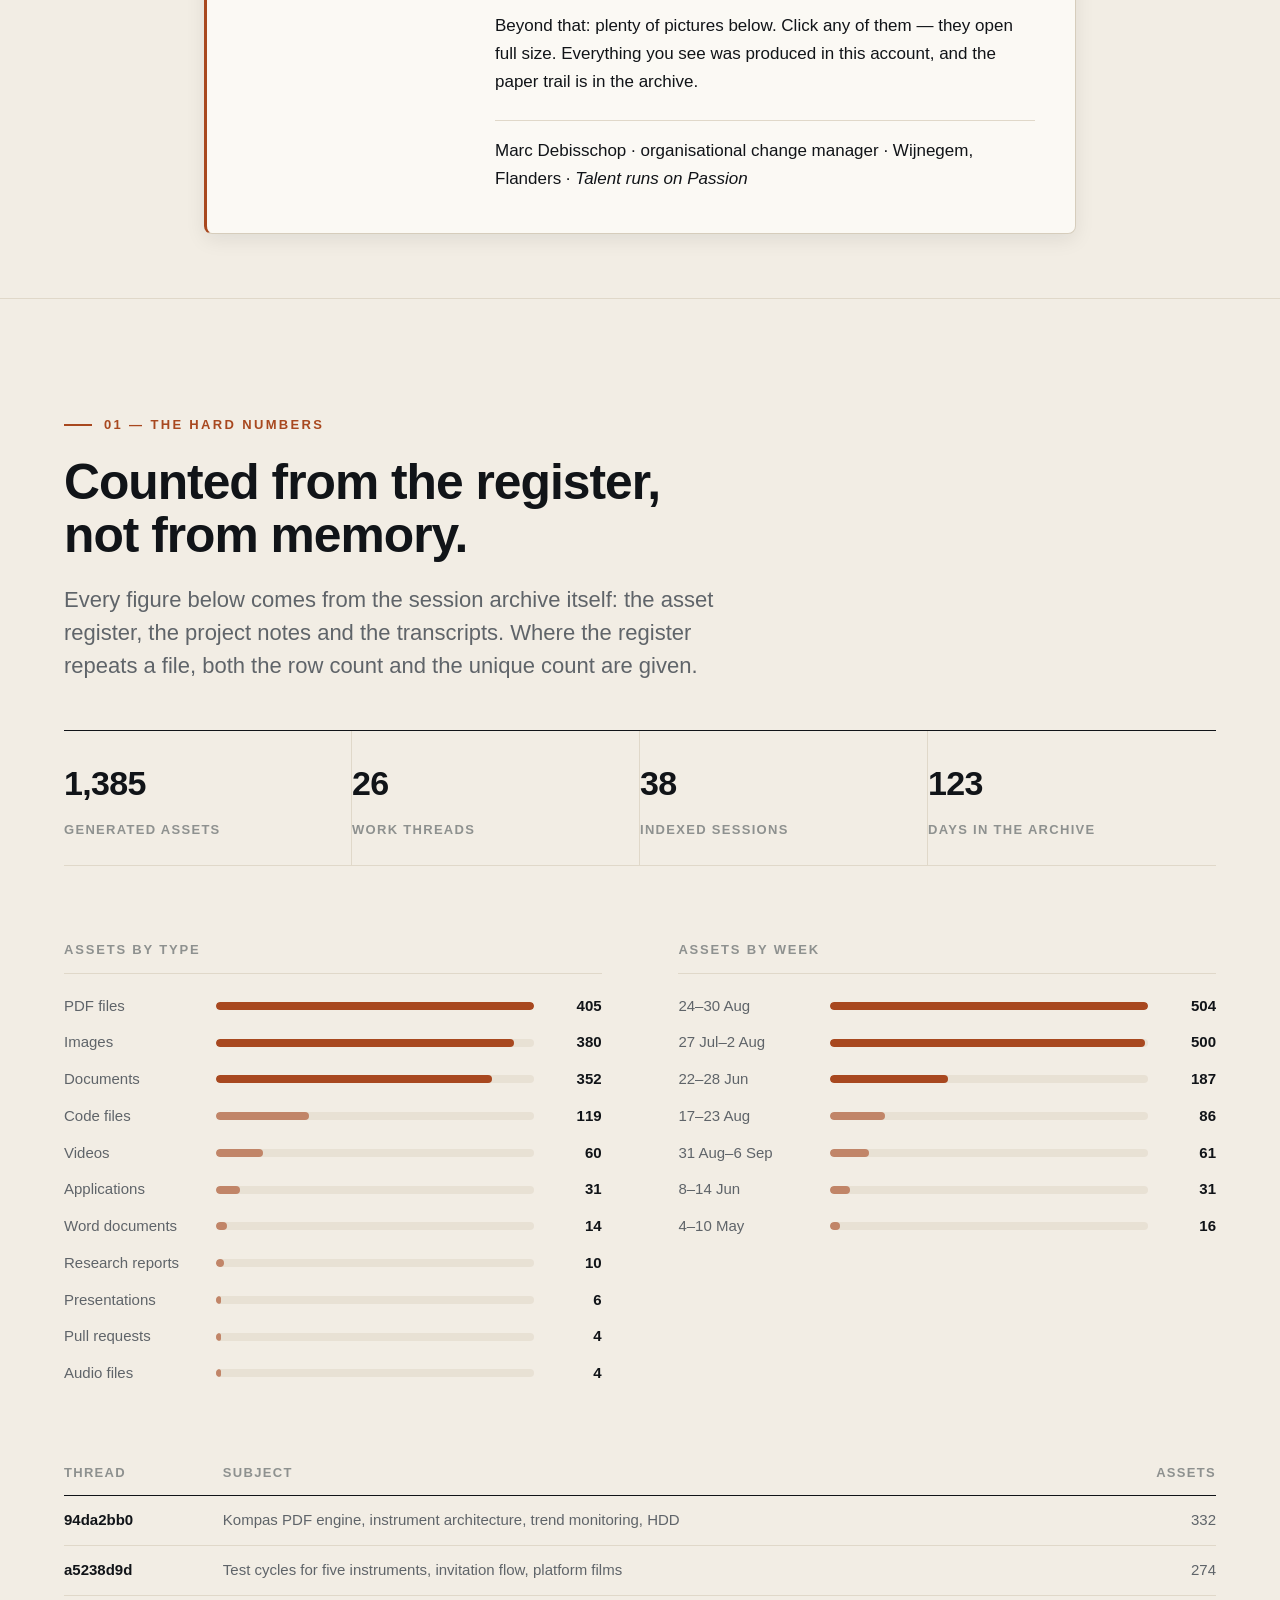
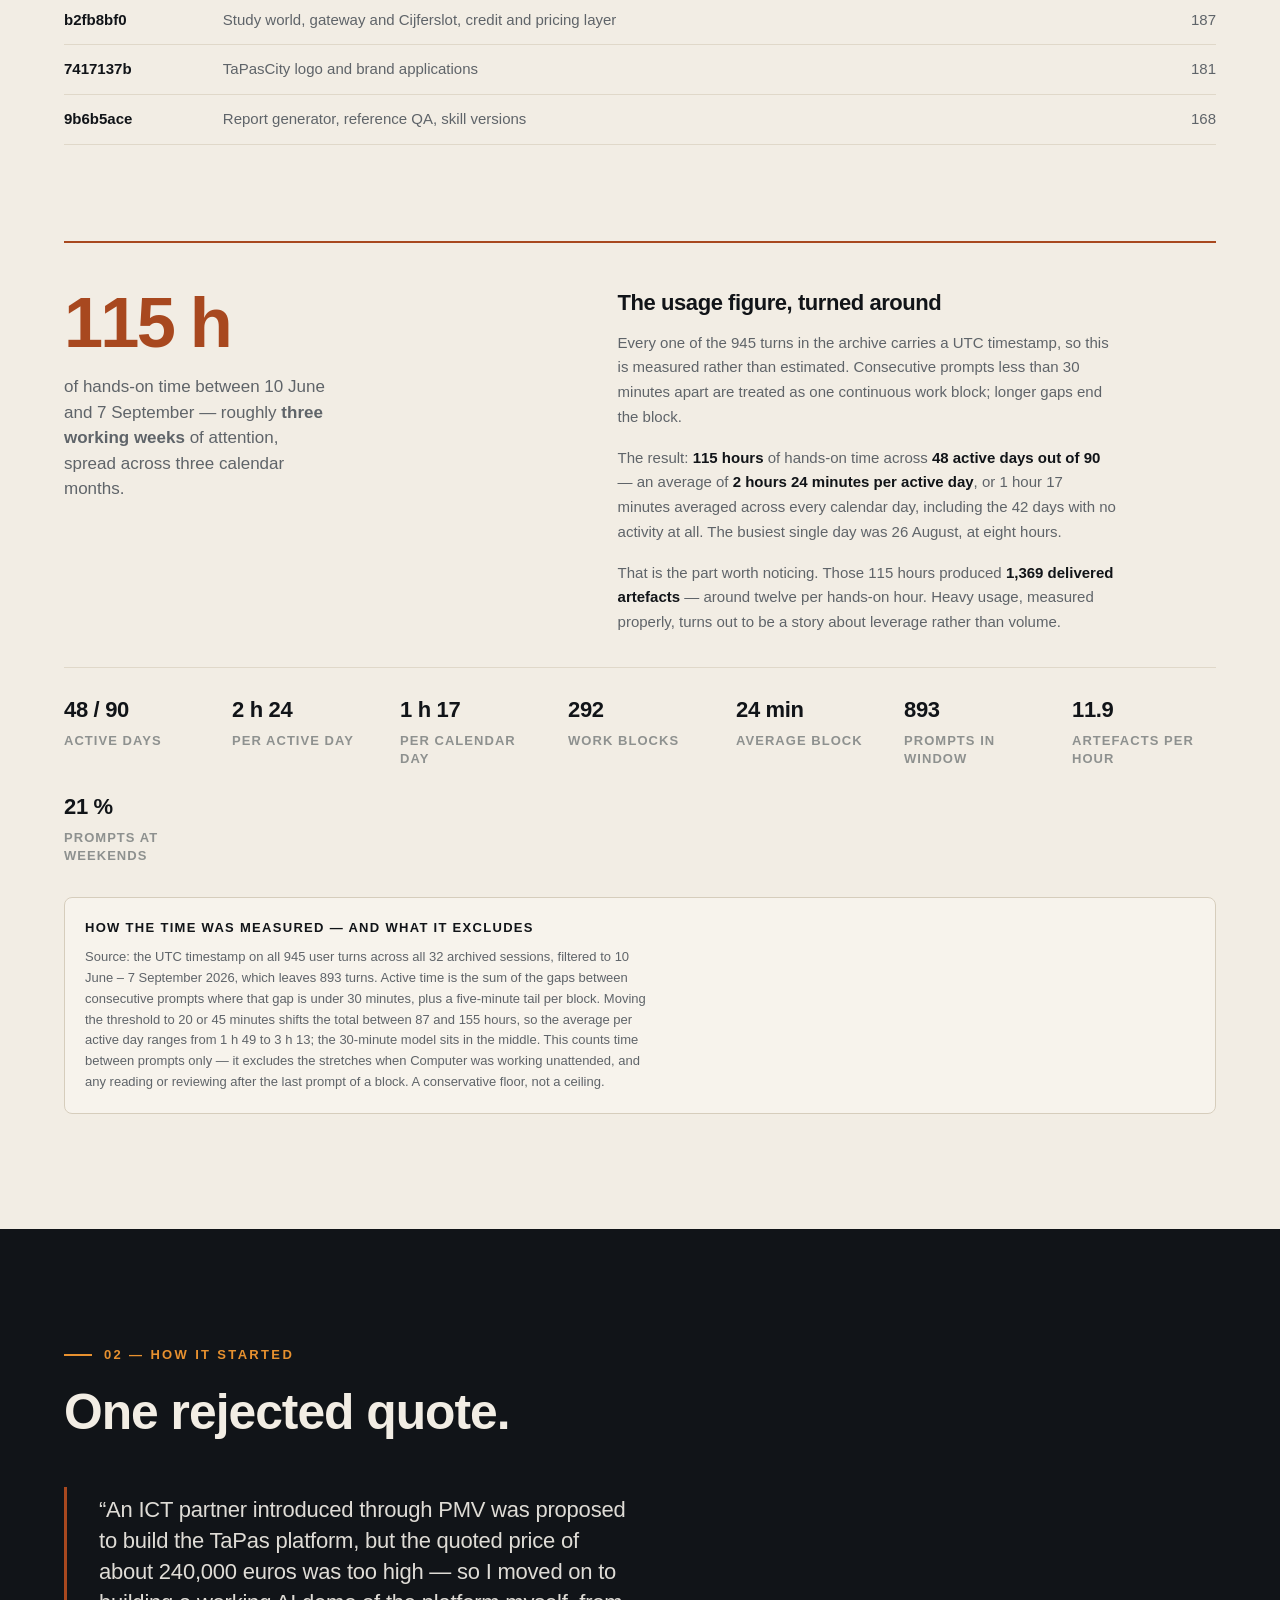
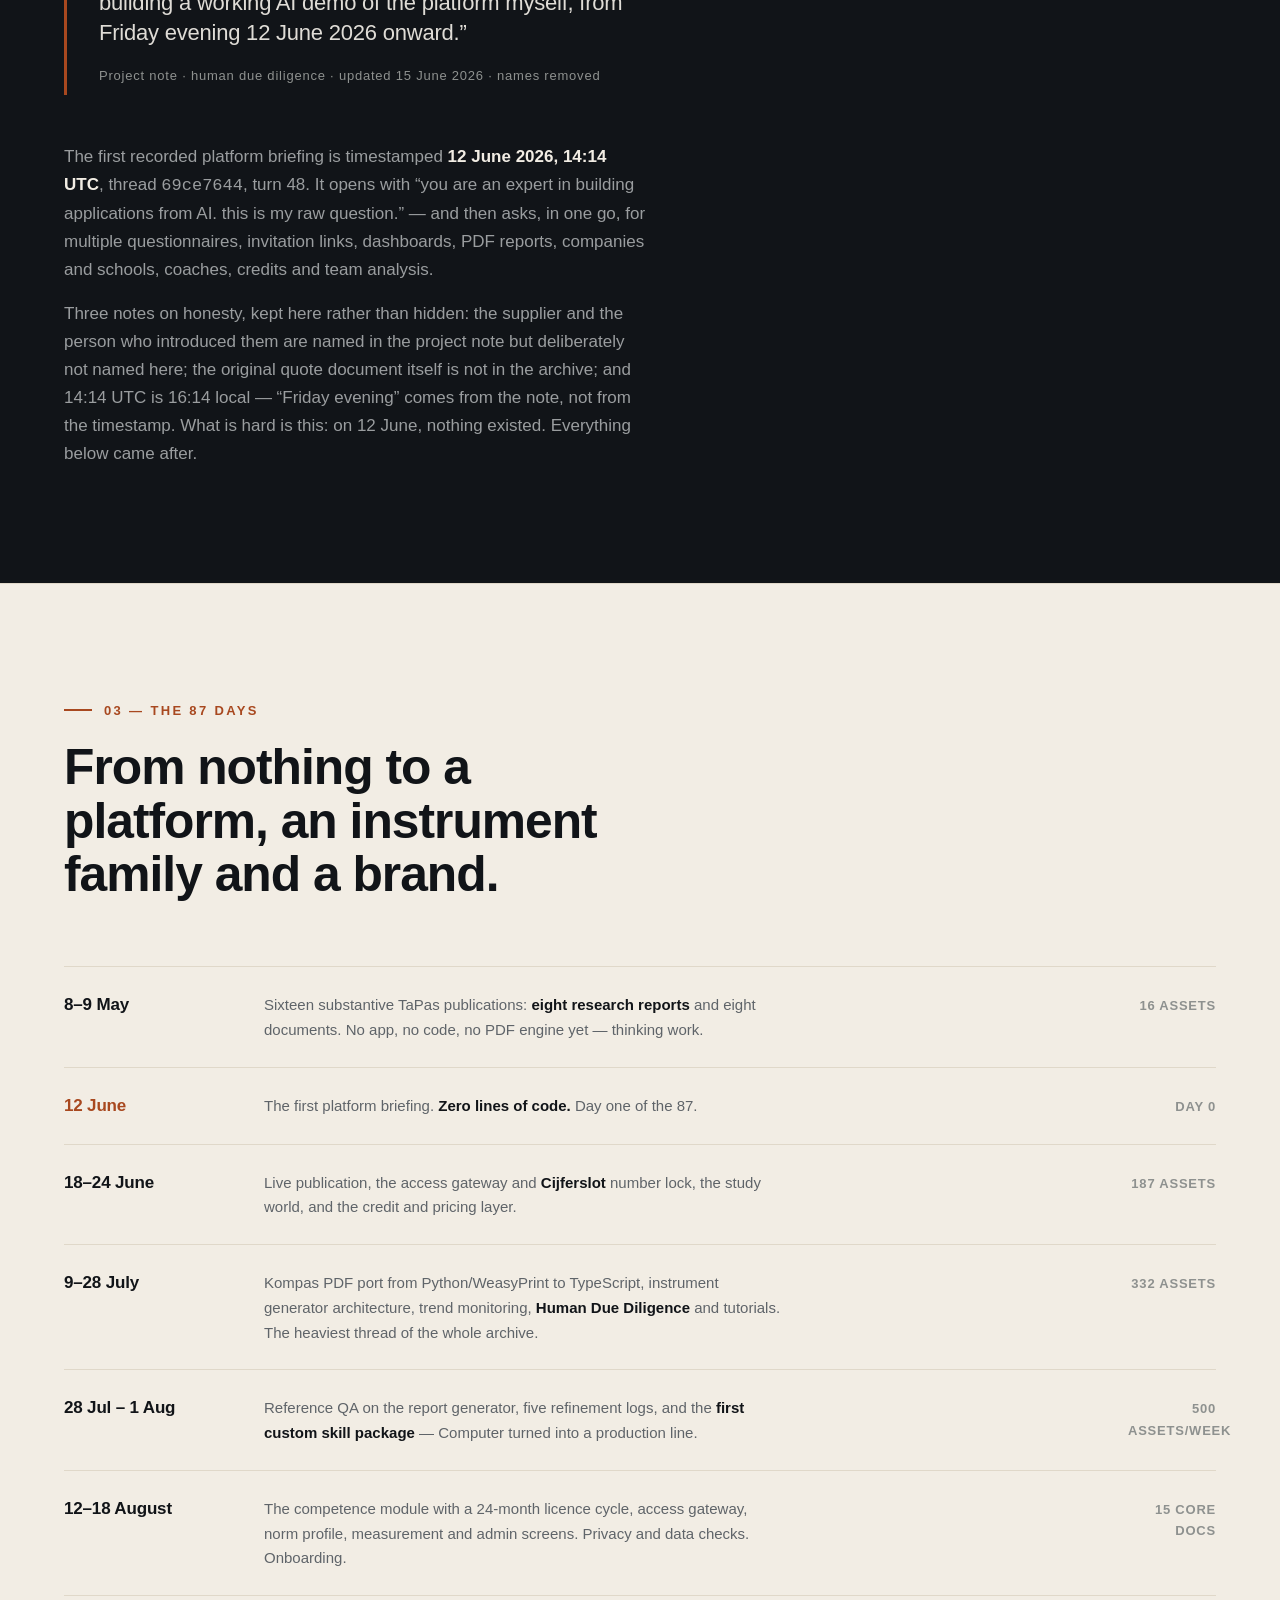
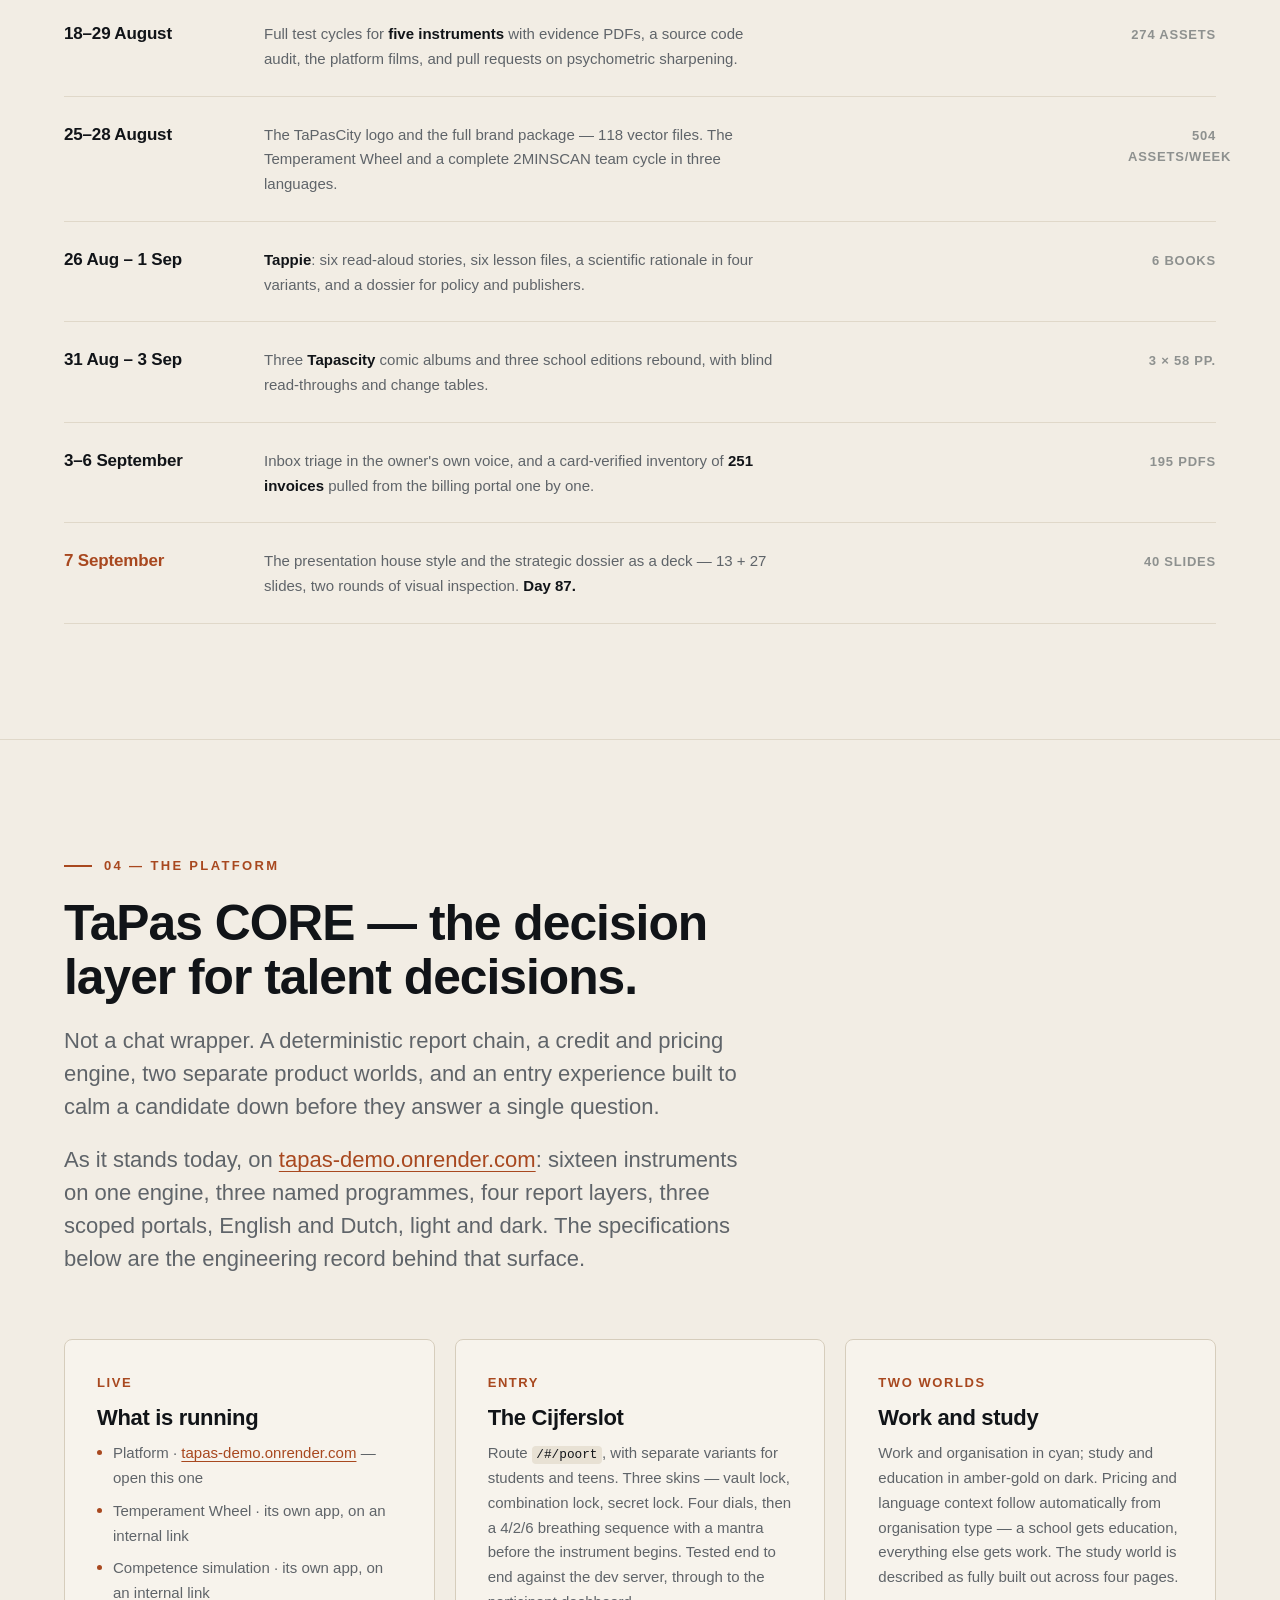
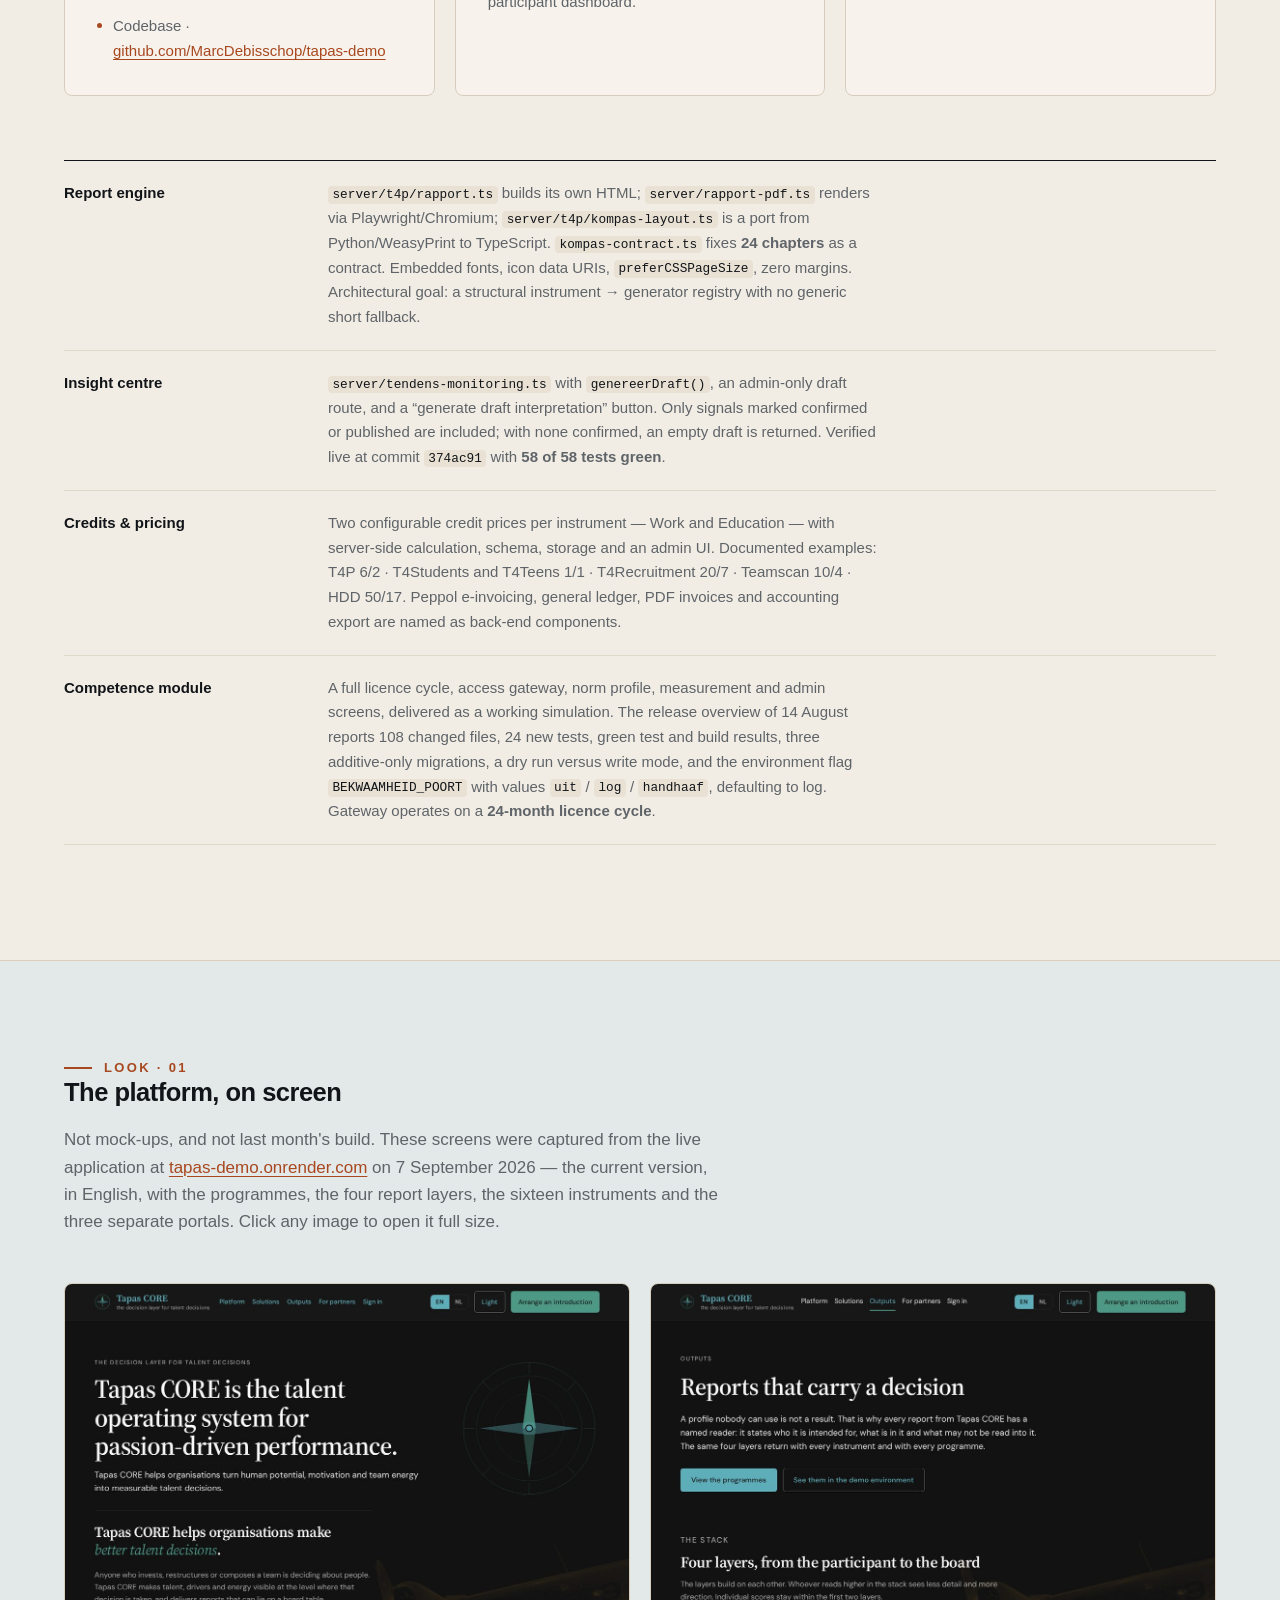
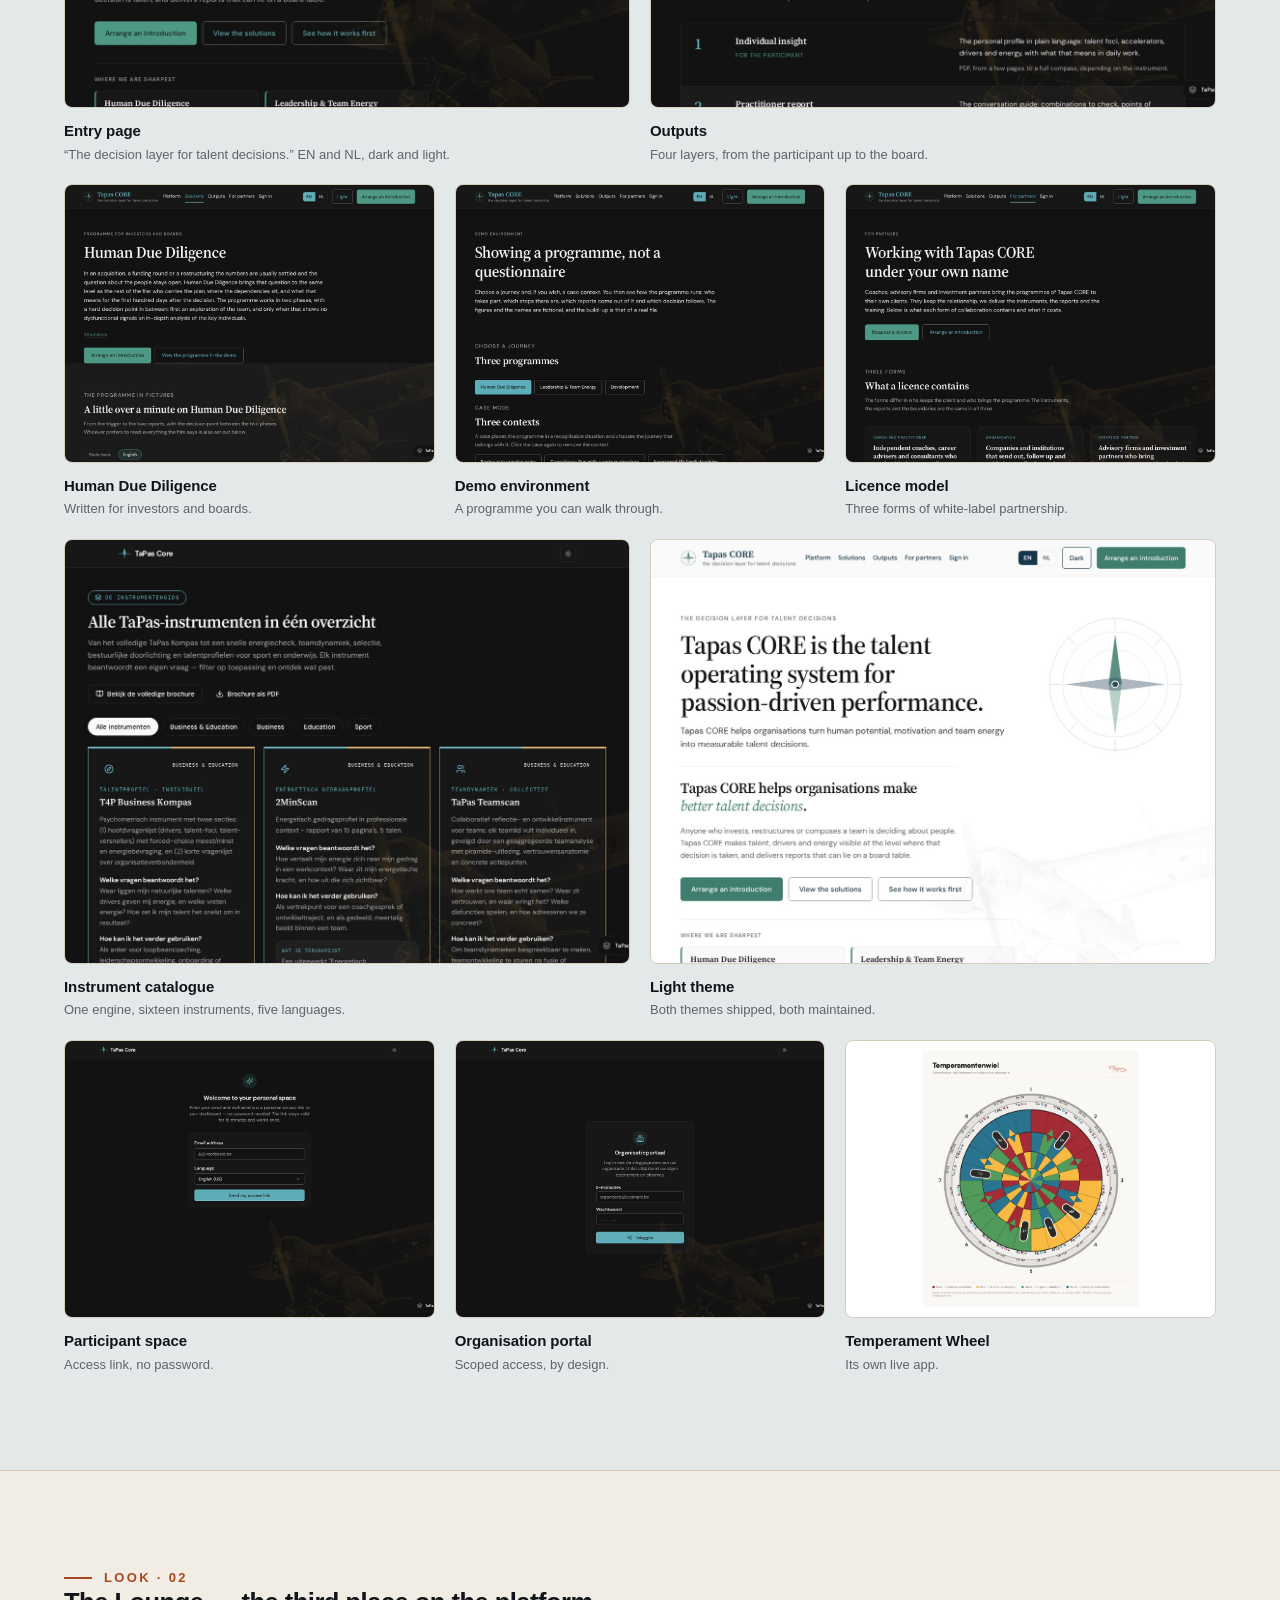
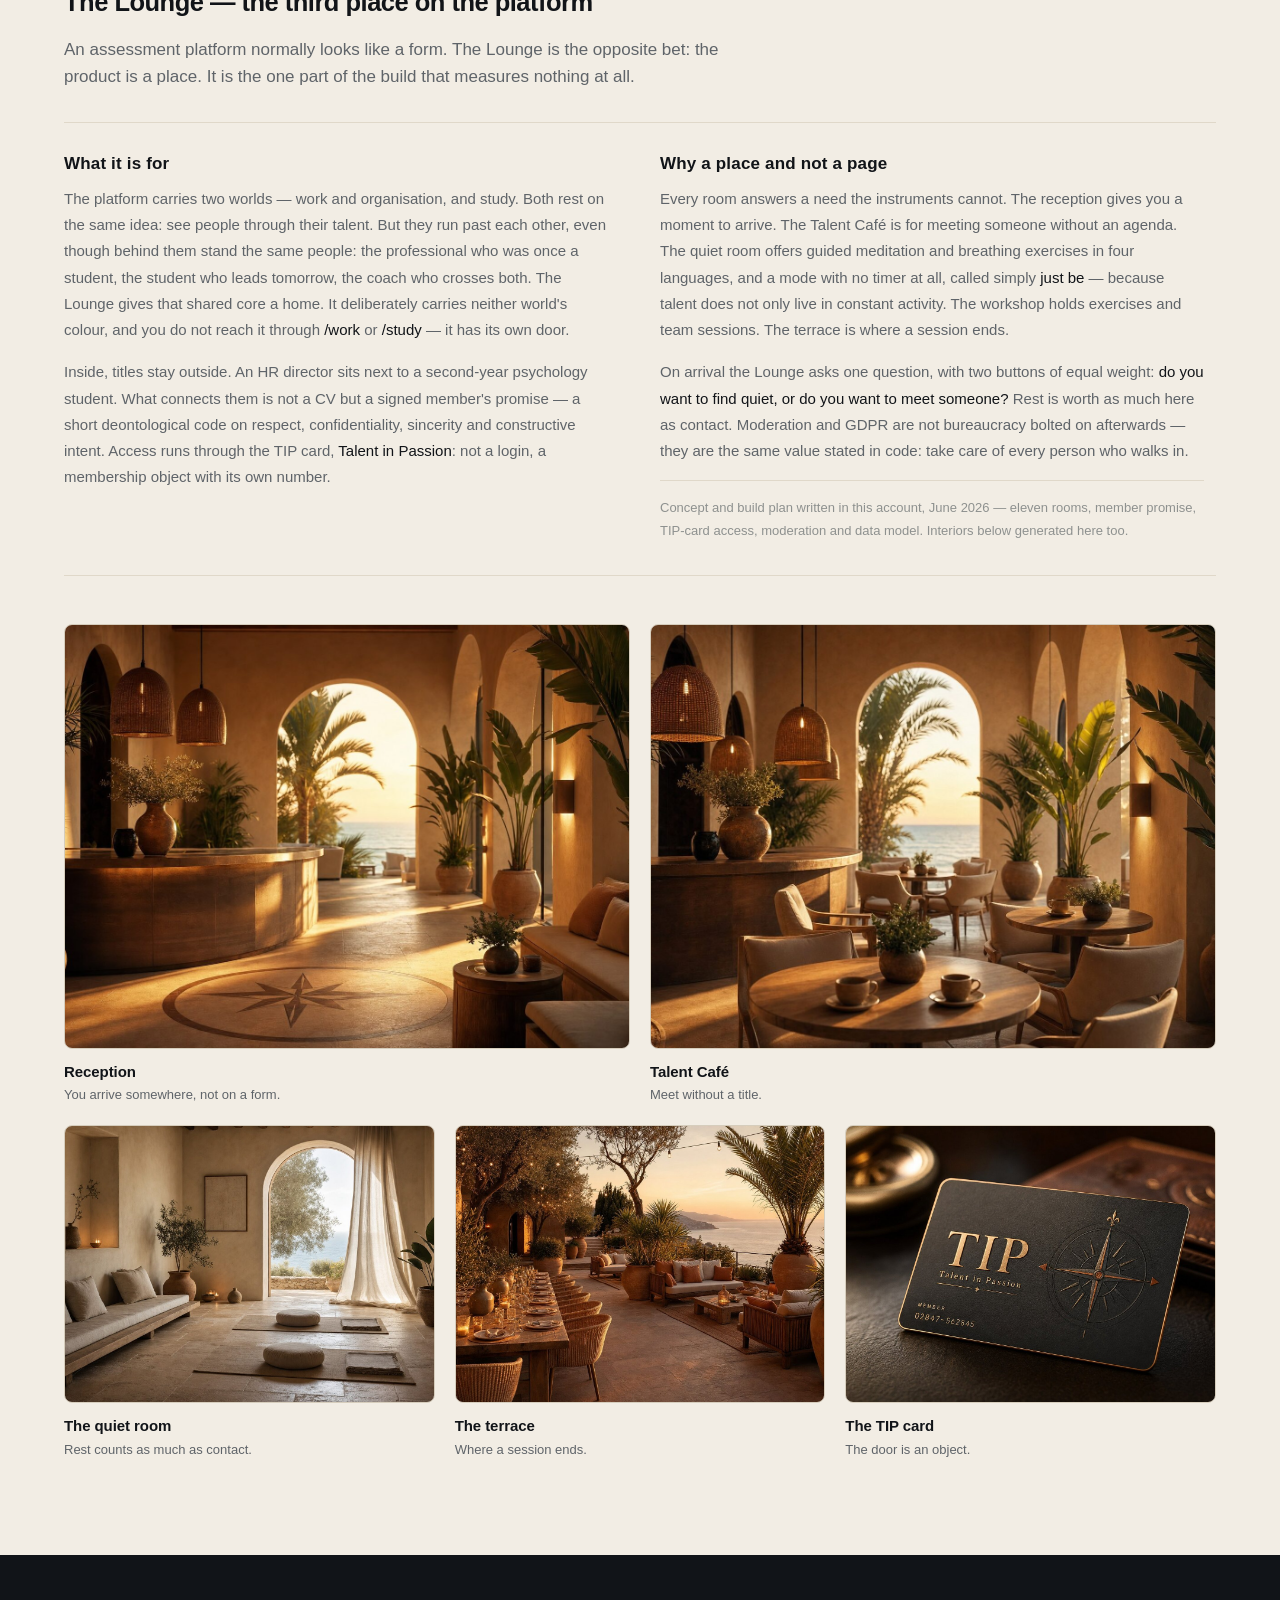
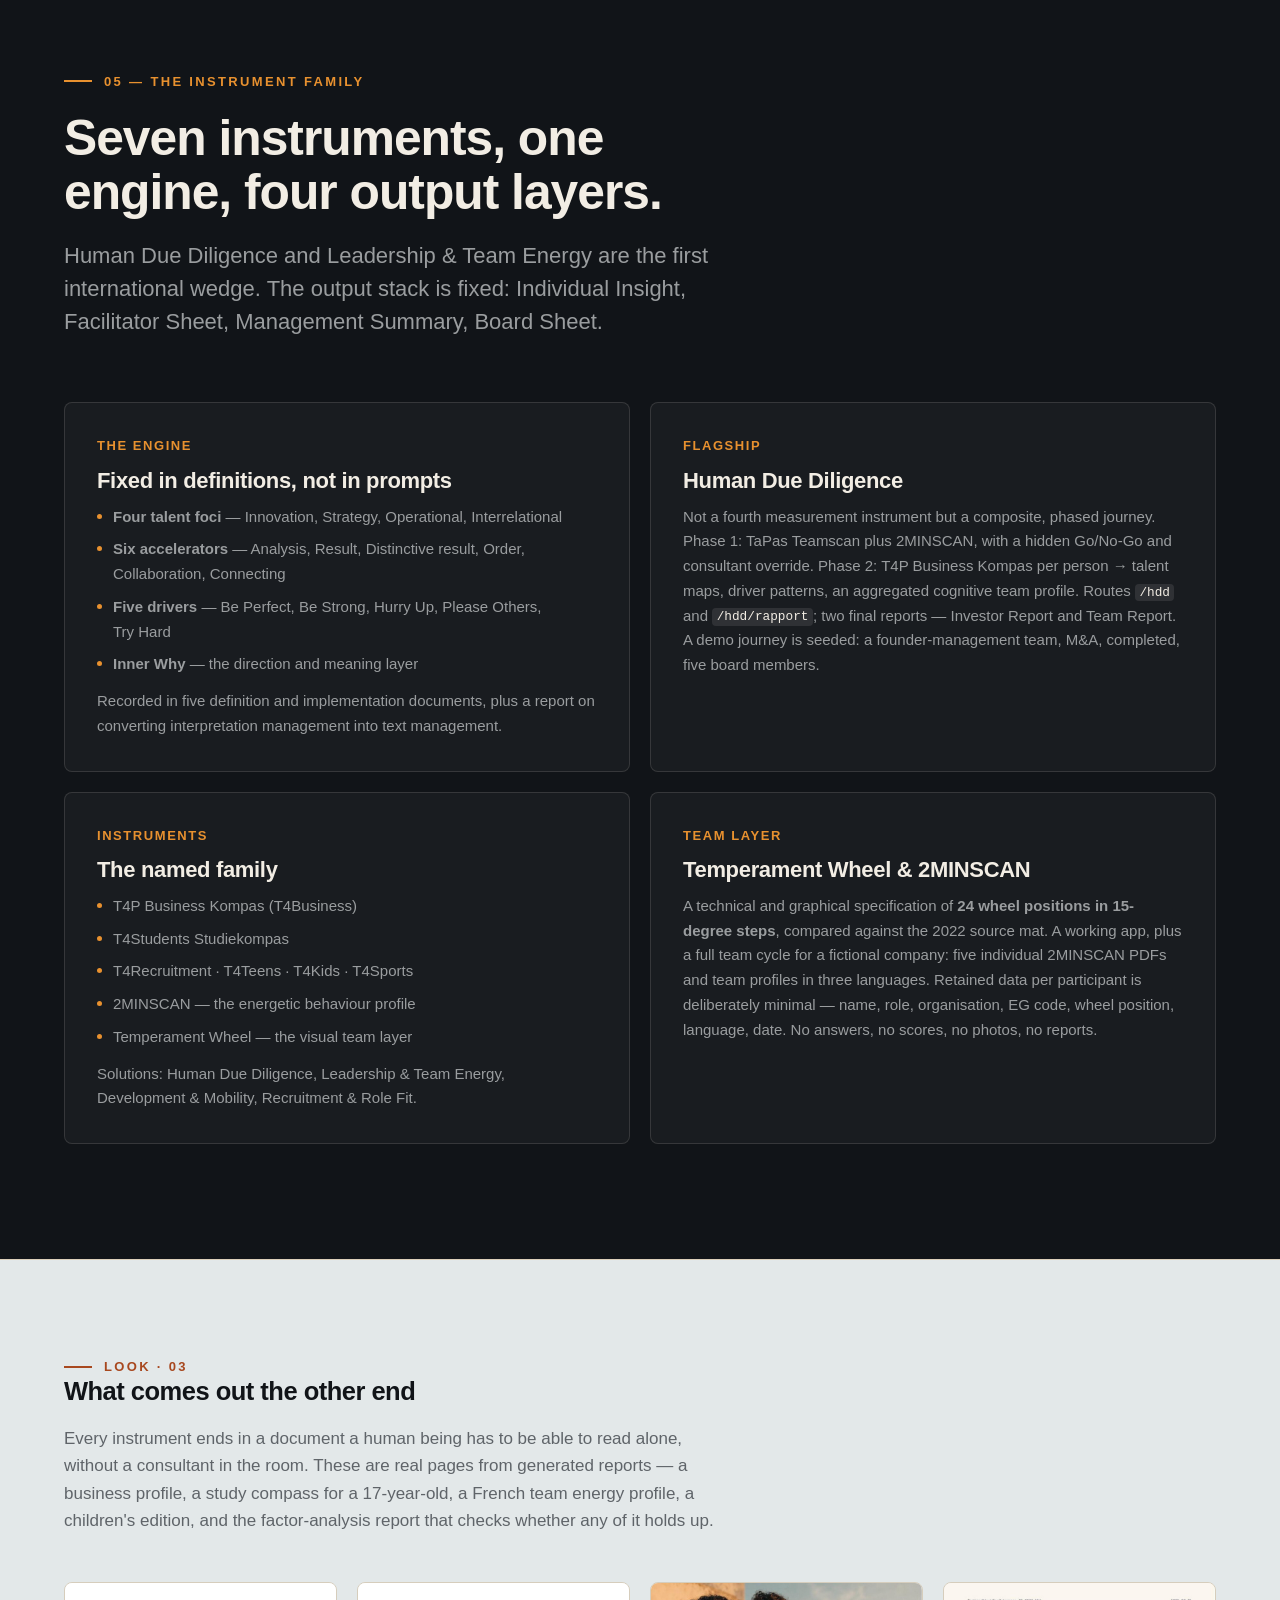
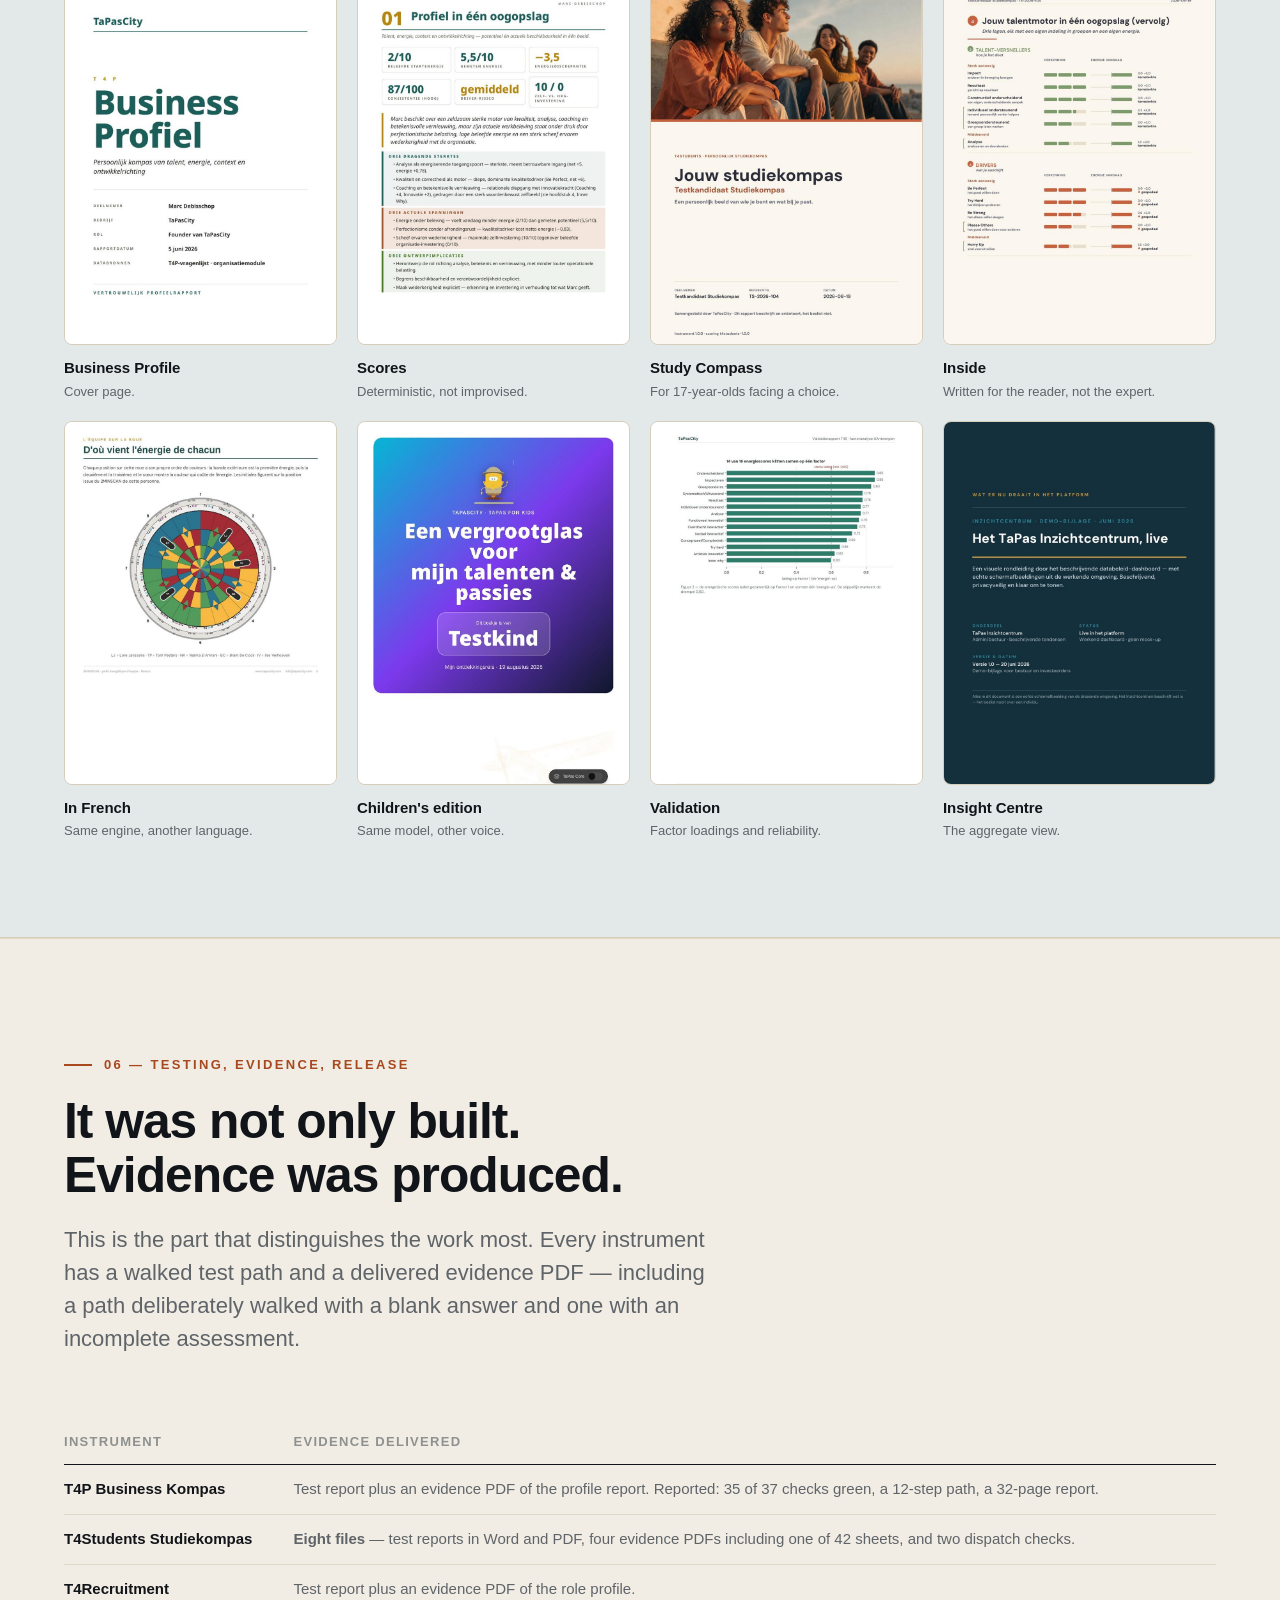
==== commit a54d6dca: "Correct essential facts: Wijnegem, not Wortegem; organisational change manager, not organisational p" ====
--- a/index.html
+++ b/index.html
@@ -75,7 +75,7 @@
             </p>
             <h1>A €240,000 quote was declined. <em>This</em> got built instead.</h1>
             <p class="hero__sub">
-              Marc Debisschop — organisational psychologist, not a software engineer — used
+              Marc Debisschop — organisational change manager, not a software engineer — used
               Perplexity Computer to build an assessment platform, seven instruments, three comic
               albums, six read-aloud books and a complete brand system. This page is the audited
               record.
@@ -150,7 +150,7 @@
                 archive.
               </p>
               <p class="note__sign">
-                Marc Debisschop · organisational psychologist · Wortegem, Flanders ·
+                Marc Debisschop · organisational change manager · Wijnegem, Flanders ·
                 <em>Talent runs on Passion</em>
               </p>
             </div>
@@ -1676,7 +1676,7 @@
               <div class="cert__rule"><span></span><em>&#10022;</em><span></span></div>
               <p class="cert__pre">Be it known to all who read this sheet that</p>
               <p class="cert__name">Marc&nbsp;Debisschop</p>
-              <p class="cert__sub">organisational psychologist &middot; Wortegem, Flanders</p>
+              <p class="cert__sub">organisational change manager &middot; Wijnegem, Flanders</p>
               <p class="cert__body">
                 did, of his own free will and without any commercial encouragement whatsoever,
                 spend <b>115 hours</b> of measured hands-on time across <b>90 days</b>, spread over
@@ -1725,7 +1725,7 @@
                   </div>
                 </div>
               </div>
-              <p class="cert__seal">Sealed at Wortegem, the seventh day of September, in the year 2026</p>
+              <p class="cert__seal">Sealed at Wijnegem, the seventh day of September, in the year 2026</p>
             </div>
           </div>
           <p class="cert__fine">
@@ -1742,7 +1742,7 @@
         <div class="wrap wrap--default">
           <h2>The interesting question is not how much was produced.</h2>
           <p>
-            It is that an organisational psychologist, with no engineering team and no €240,000
+            It is that an organisational change manager, with no engineering team and no €240,000
             budget, ended up shipping a deterministic report engine, a licence gateway, an audited
             release and a scripted comic production line — and then wrote the skills so it would
             keep working without him explaining it again.
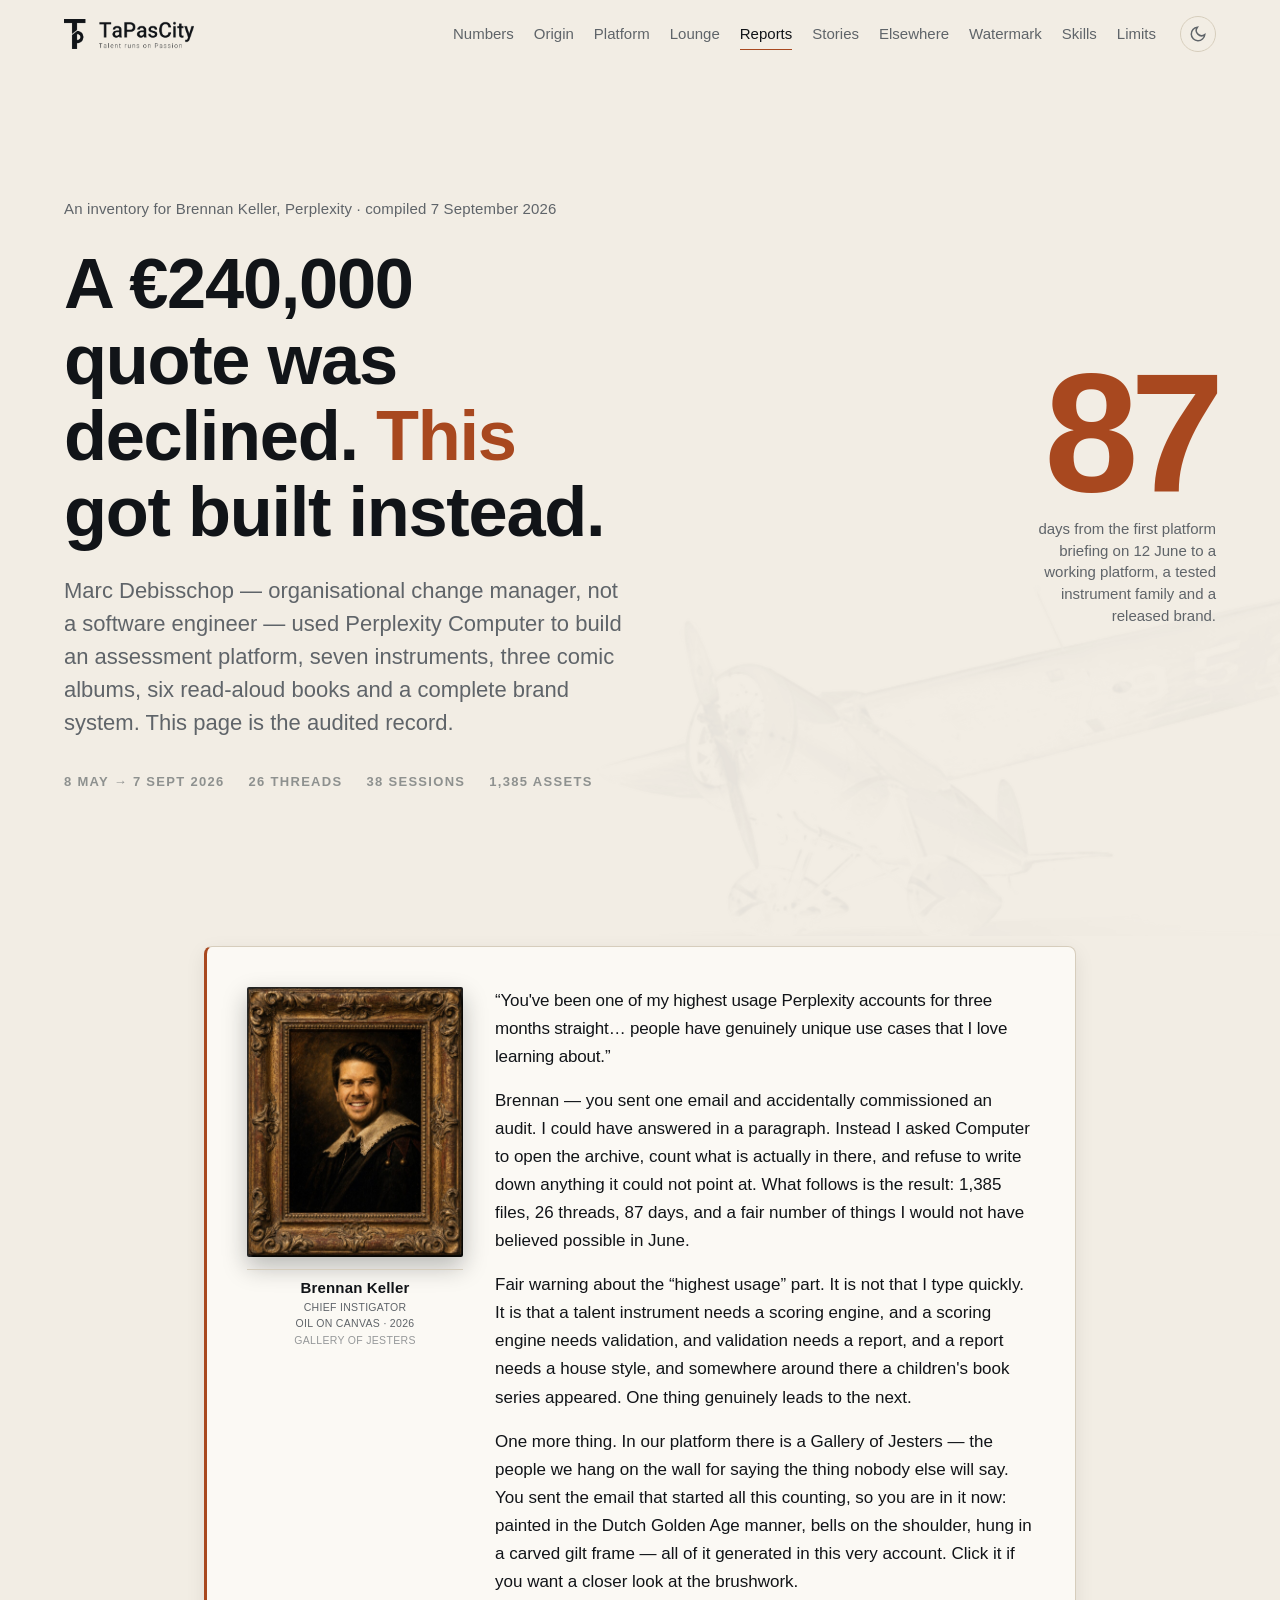
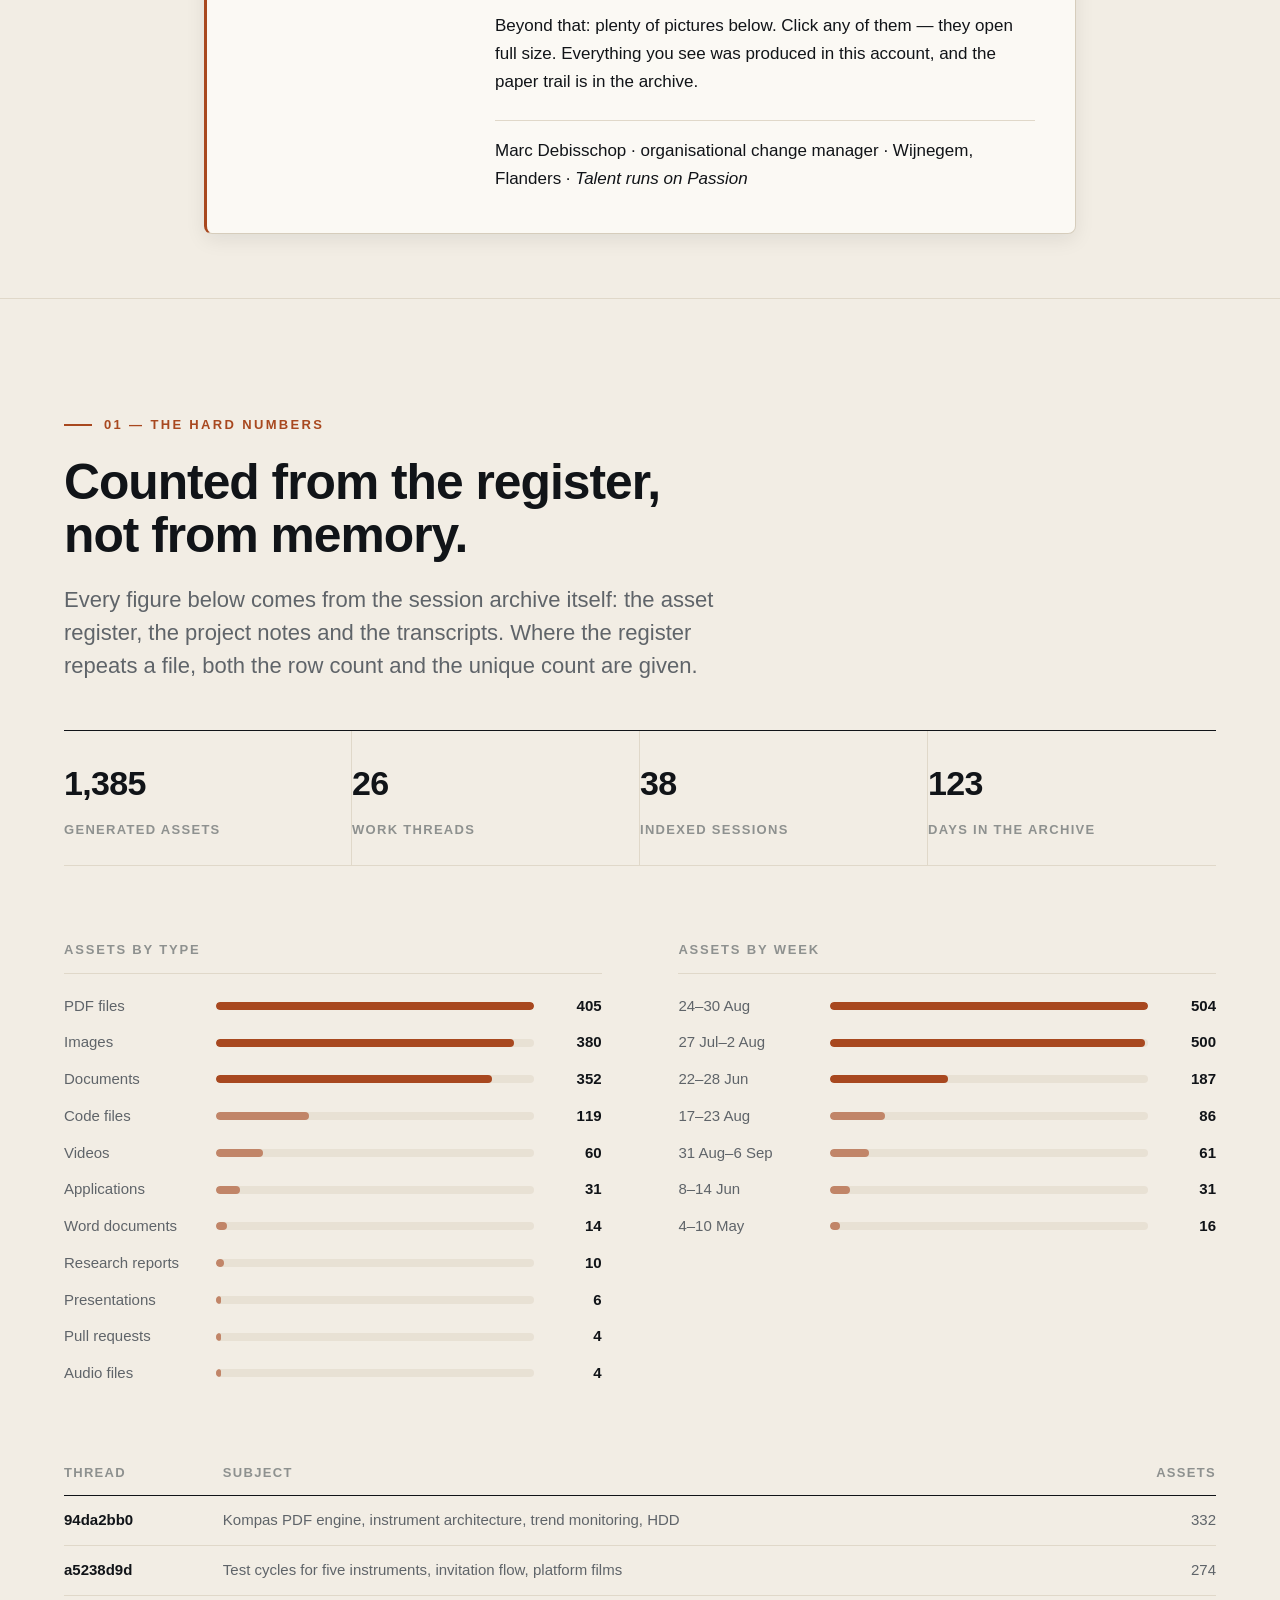
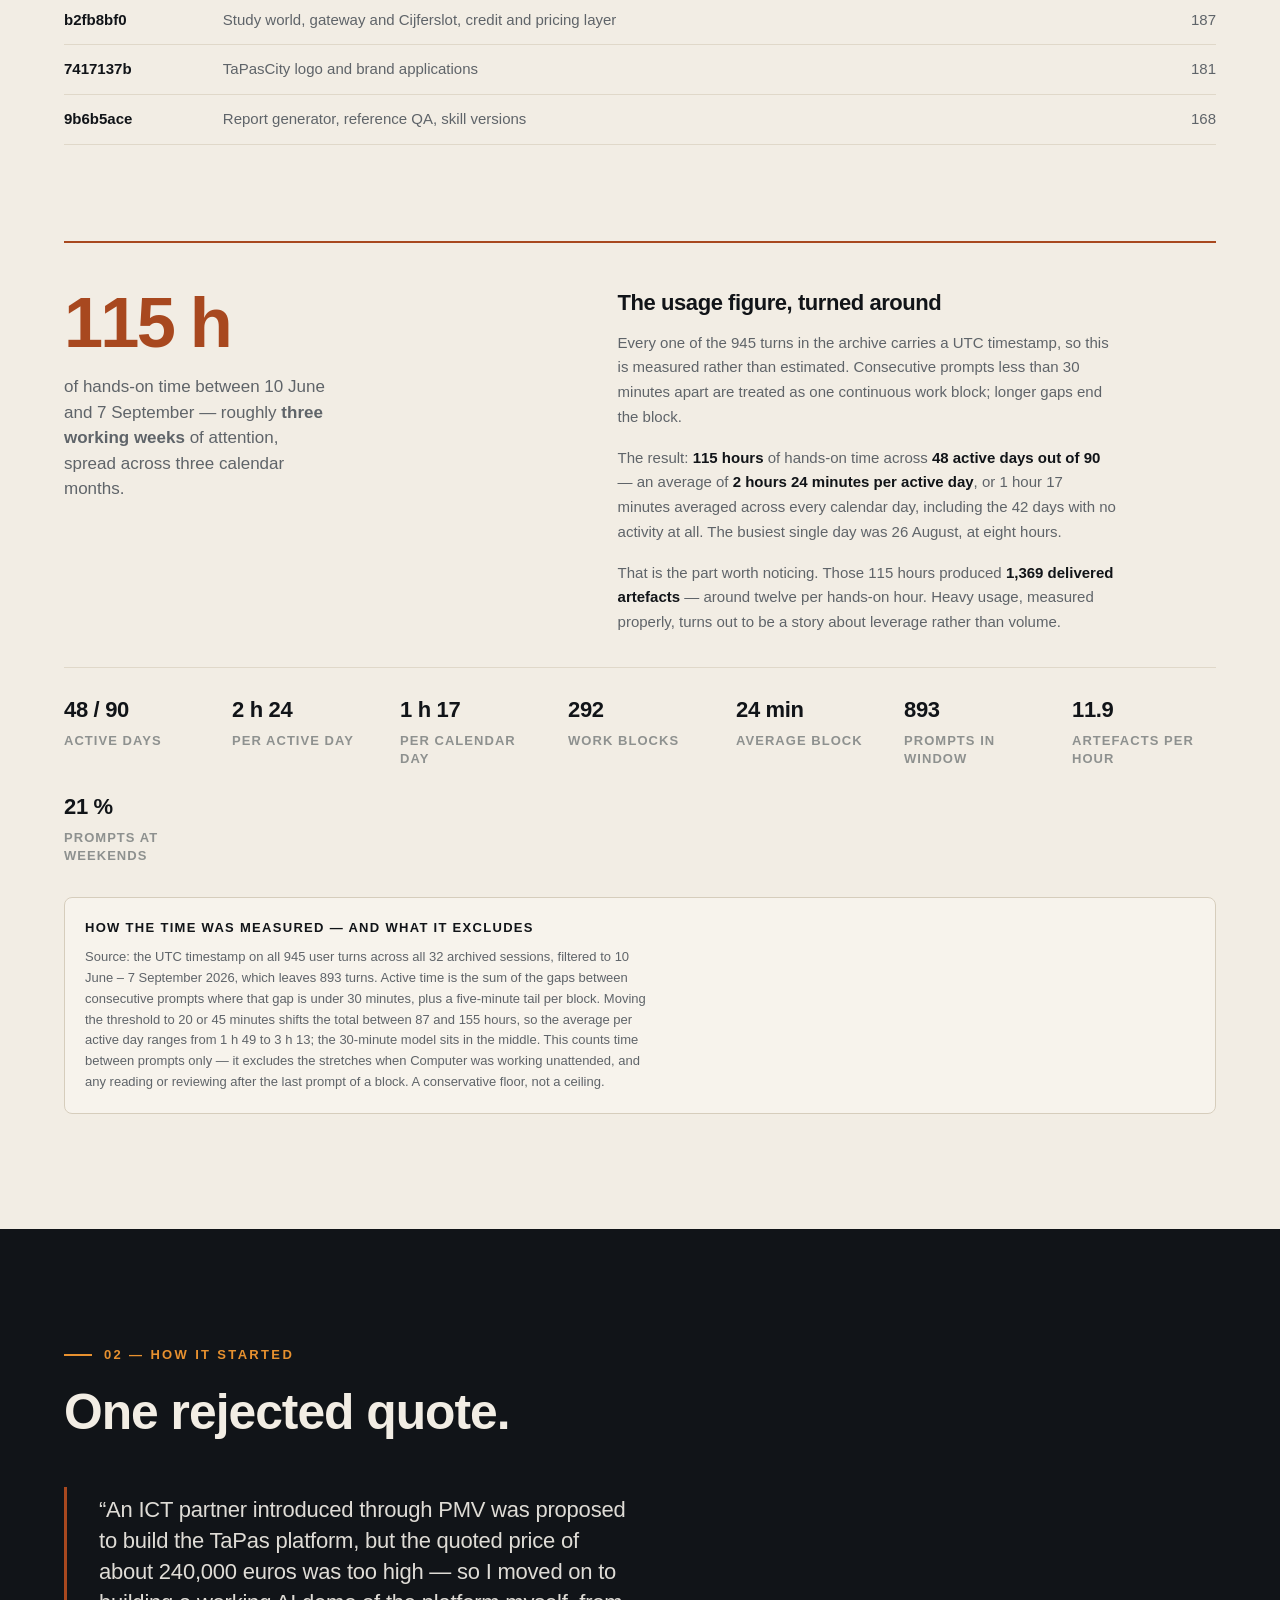
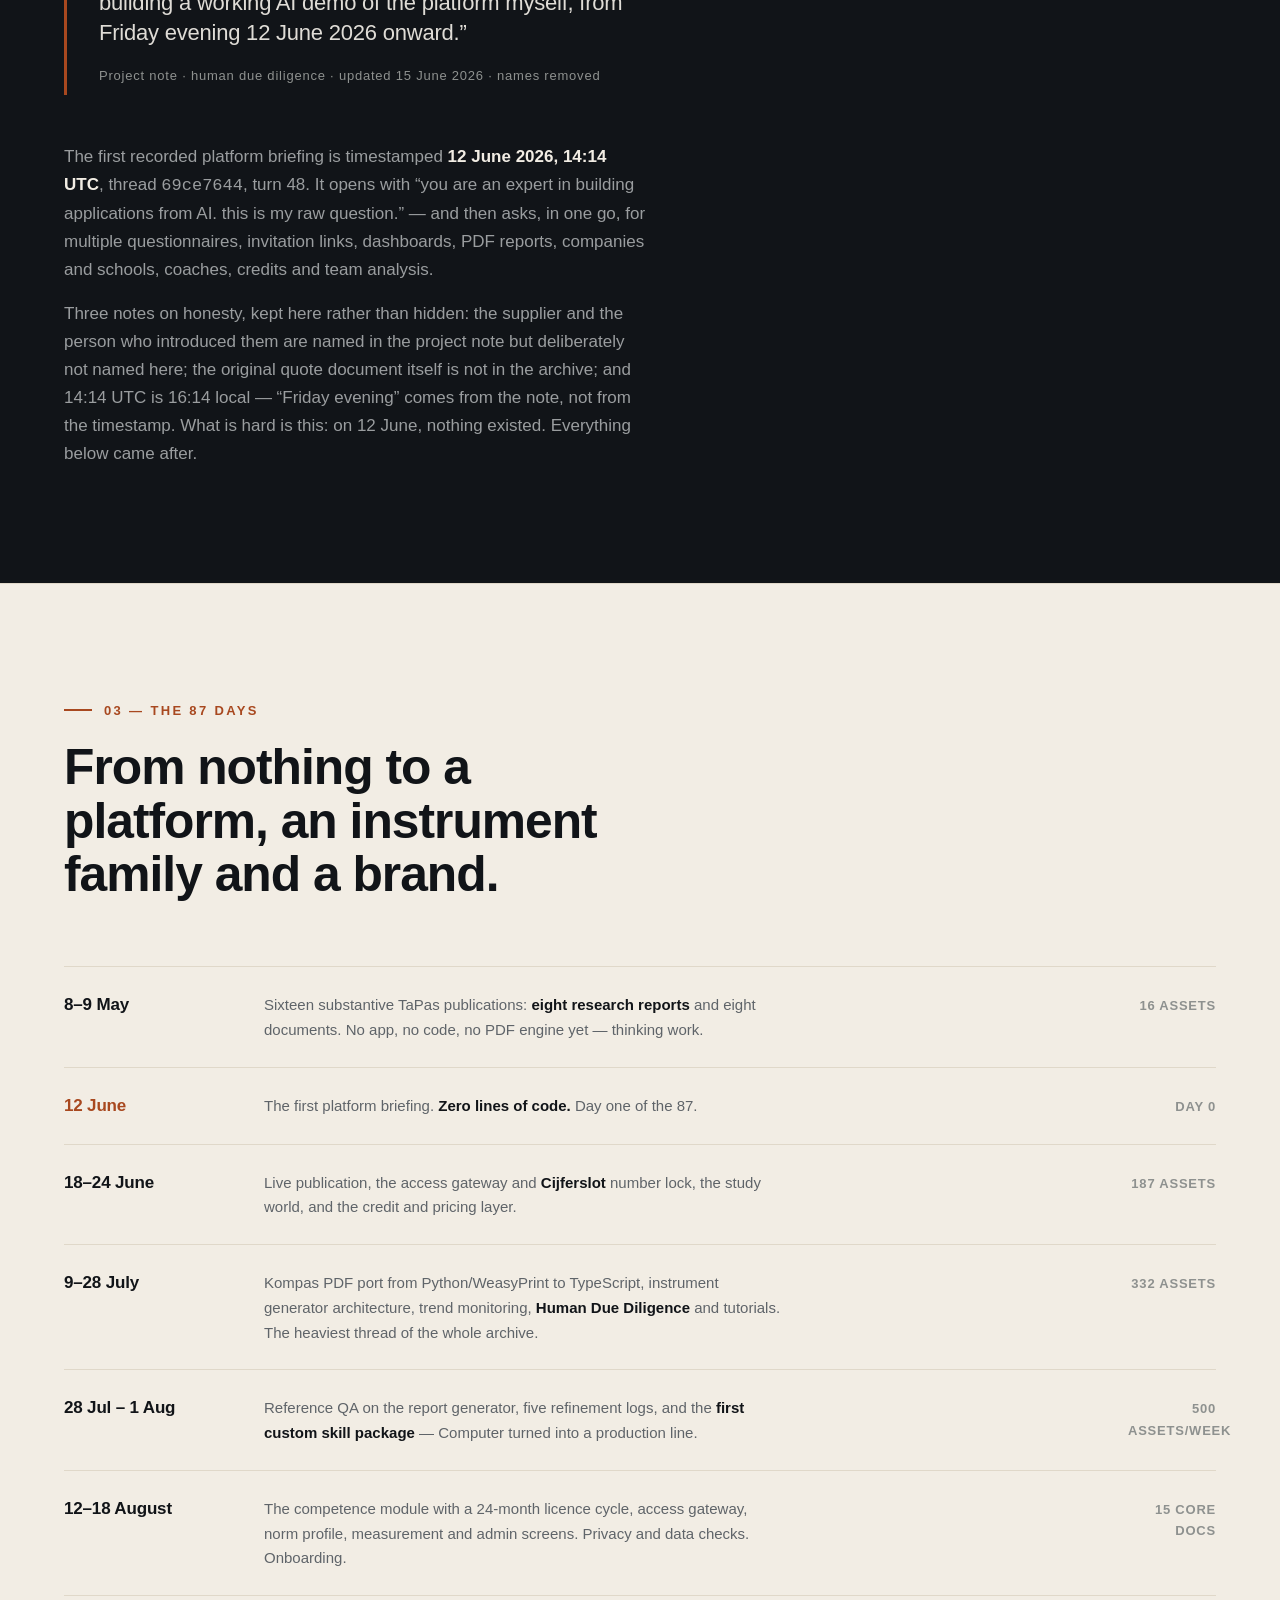
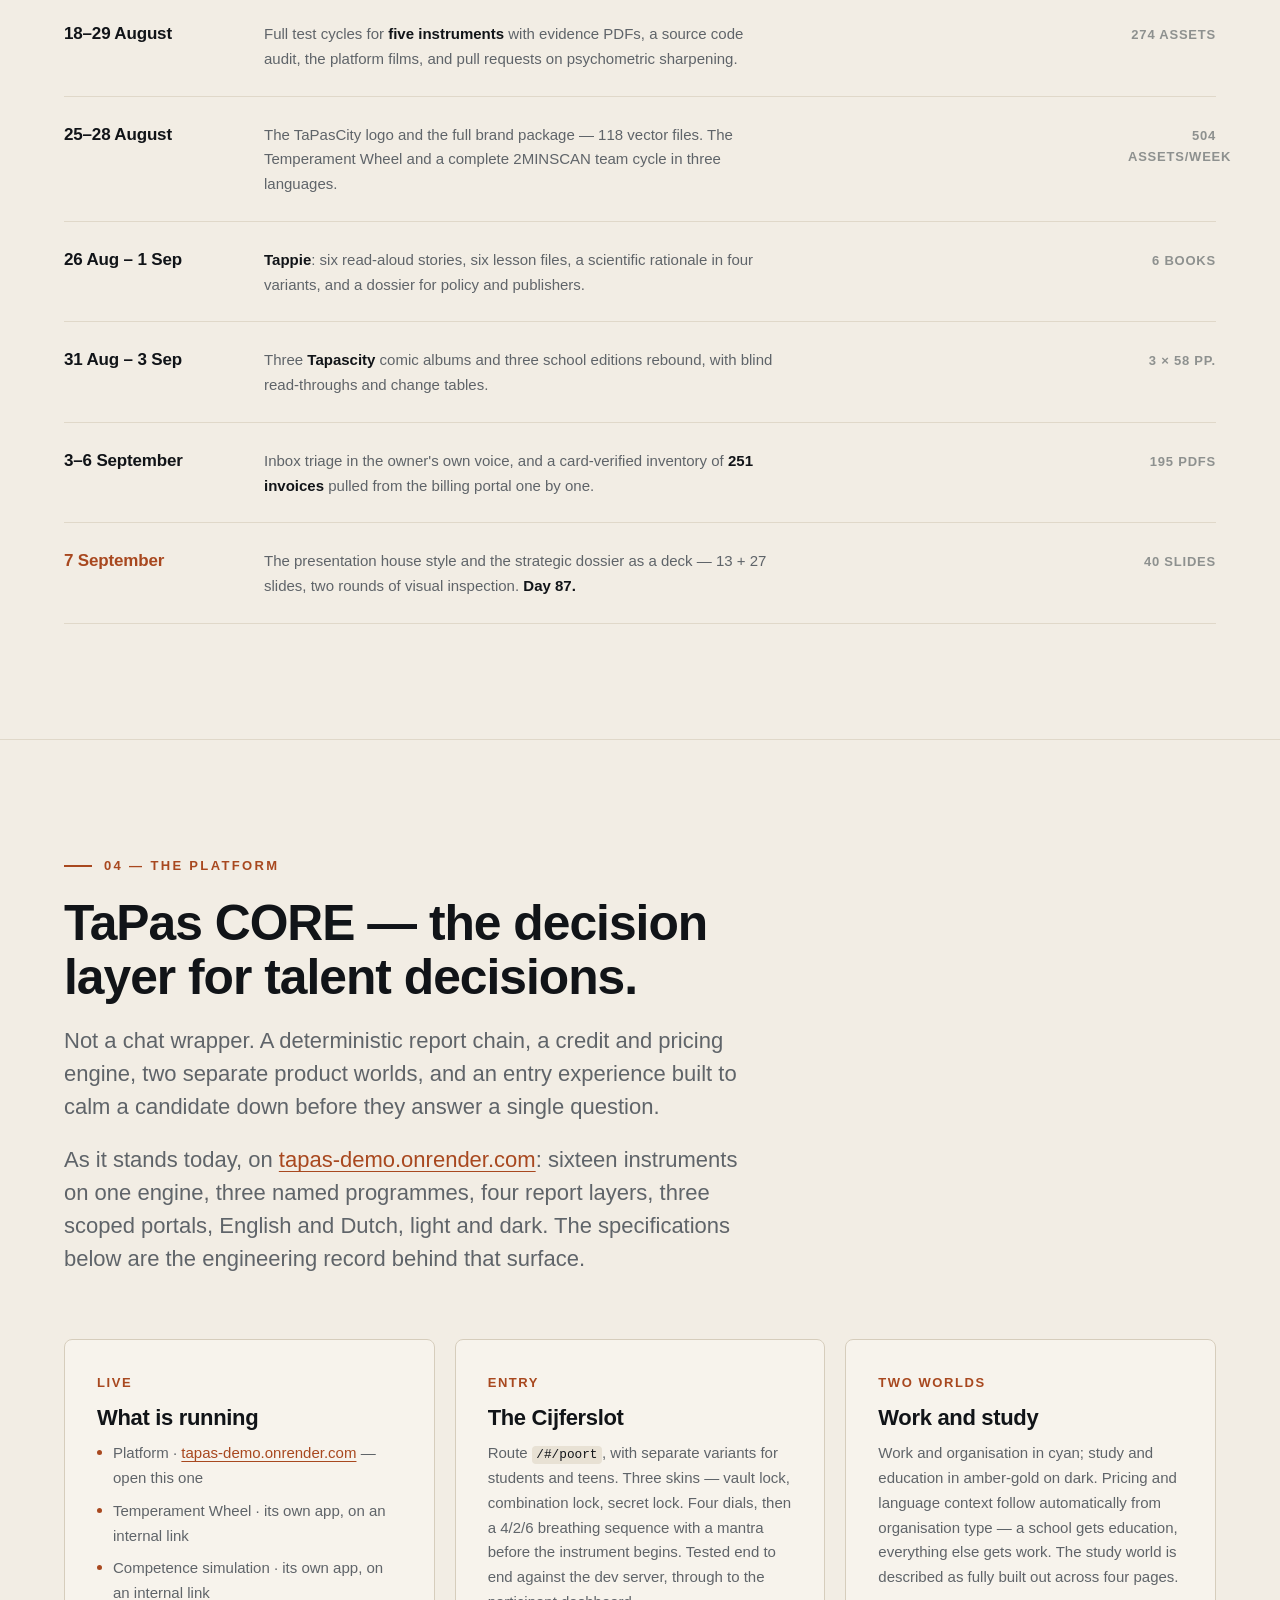
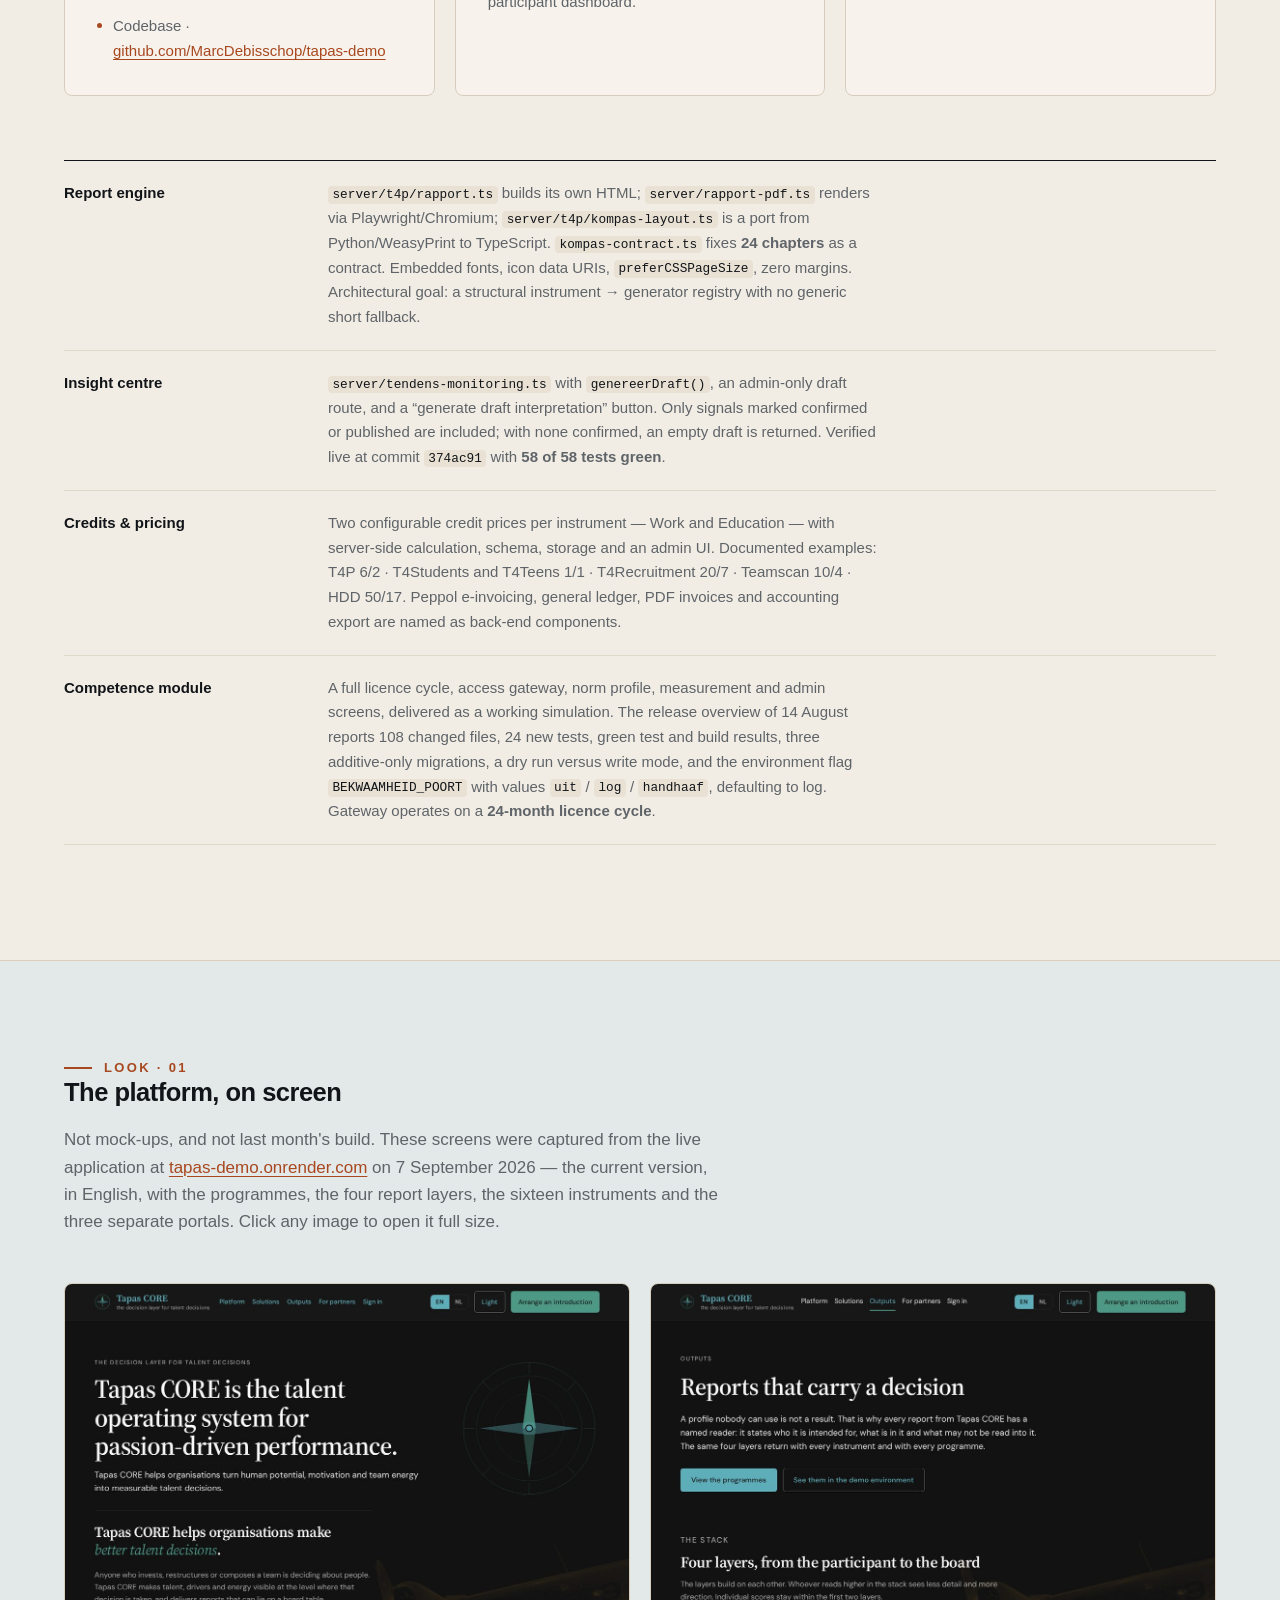
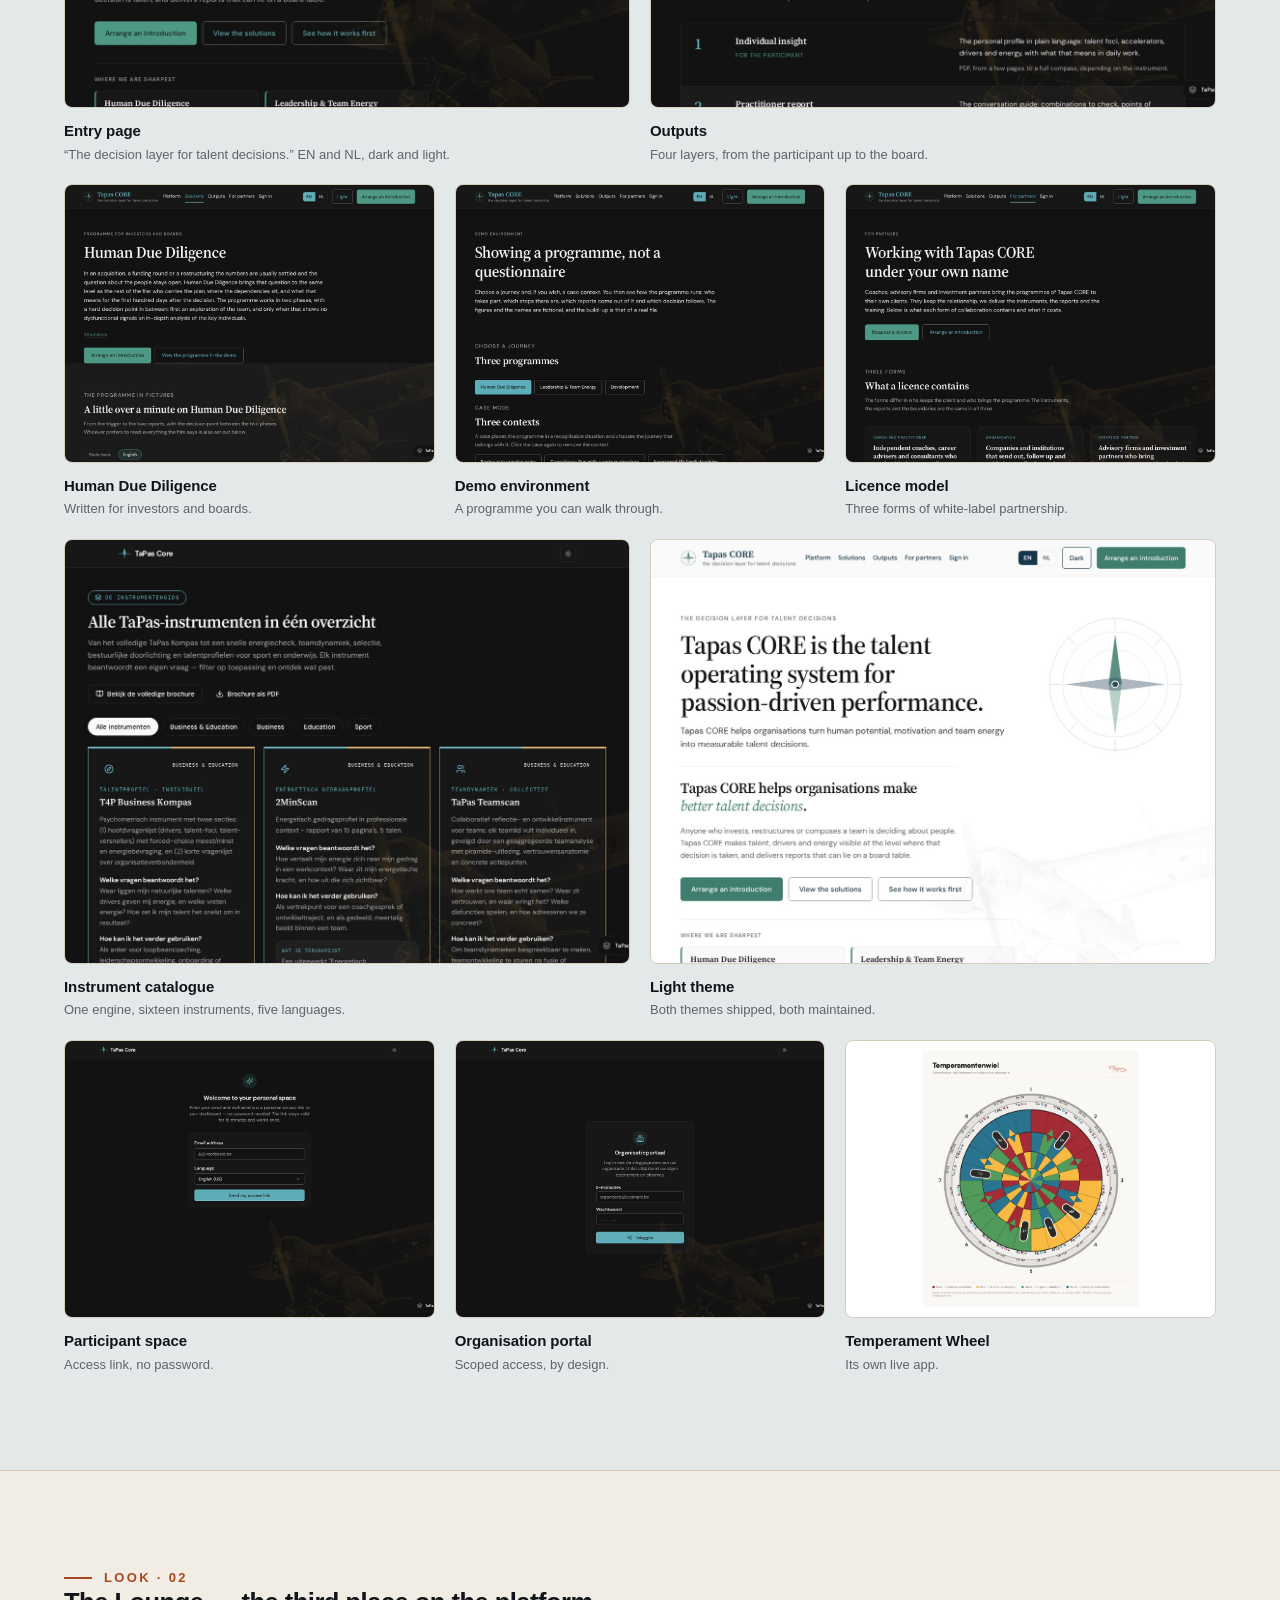
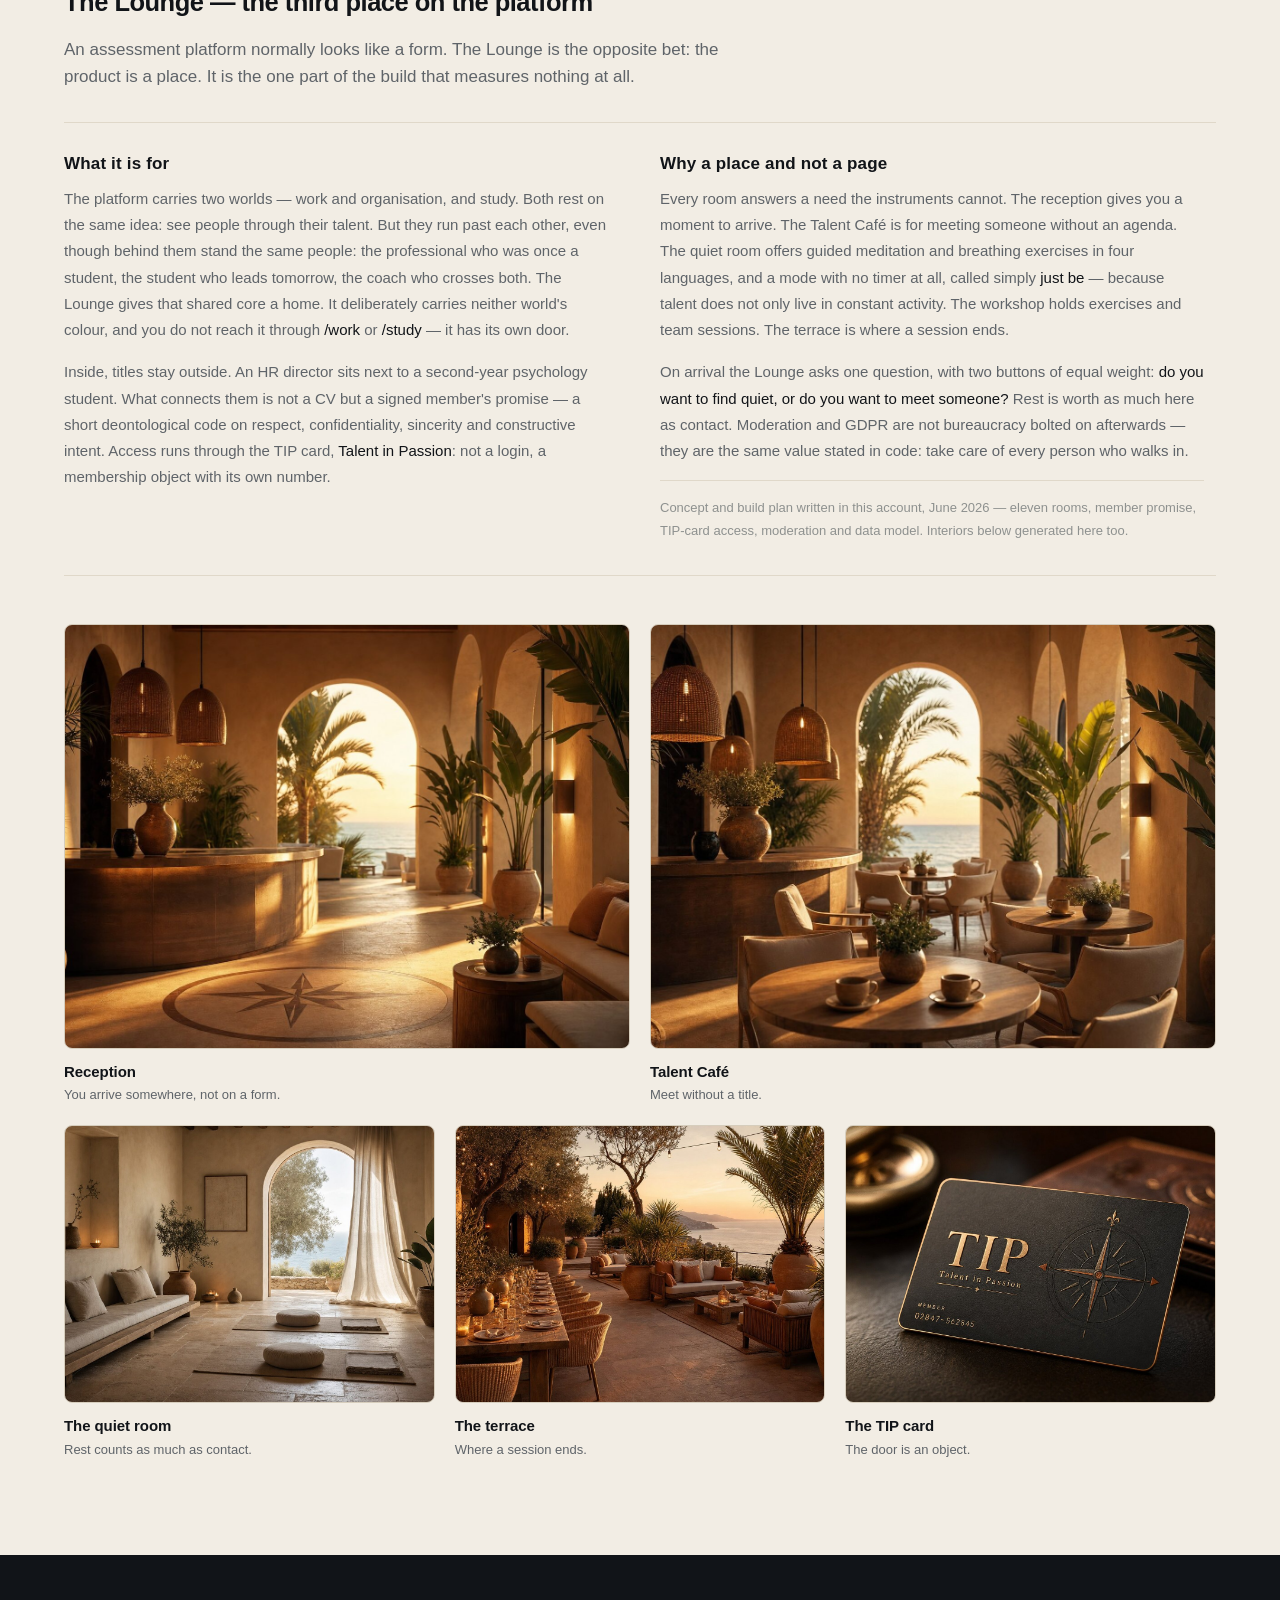
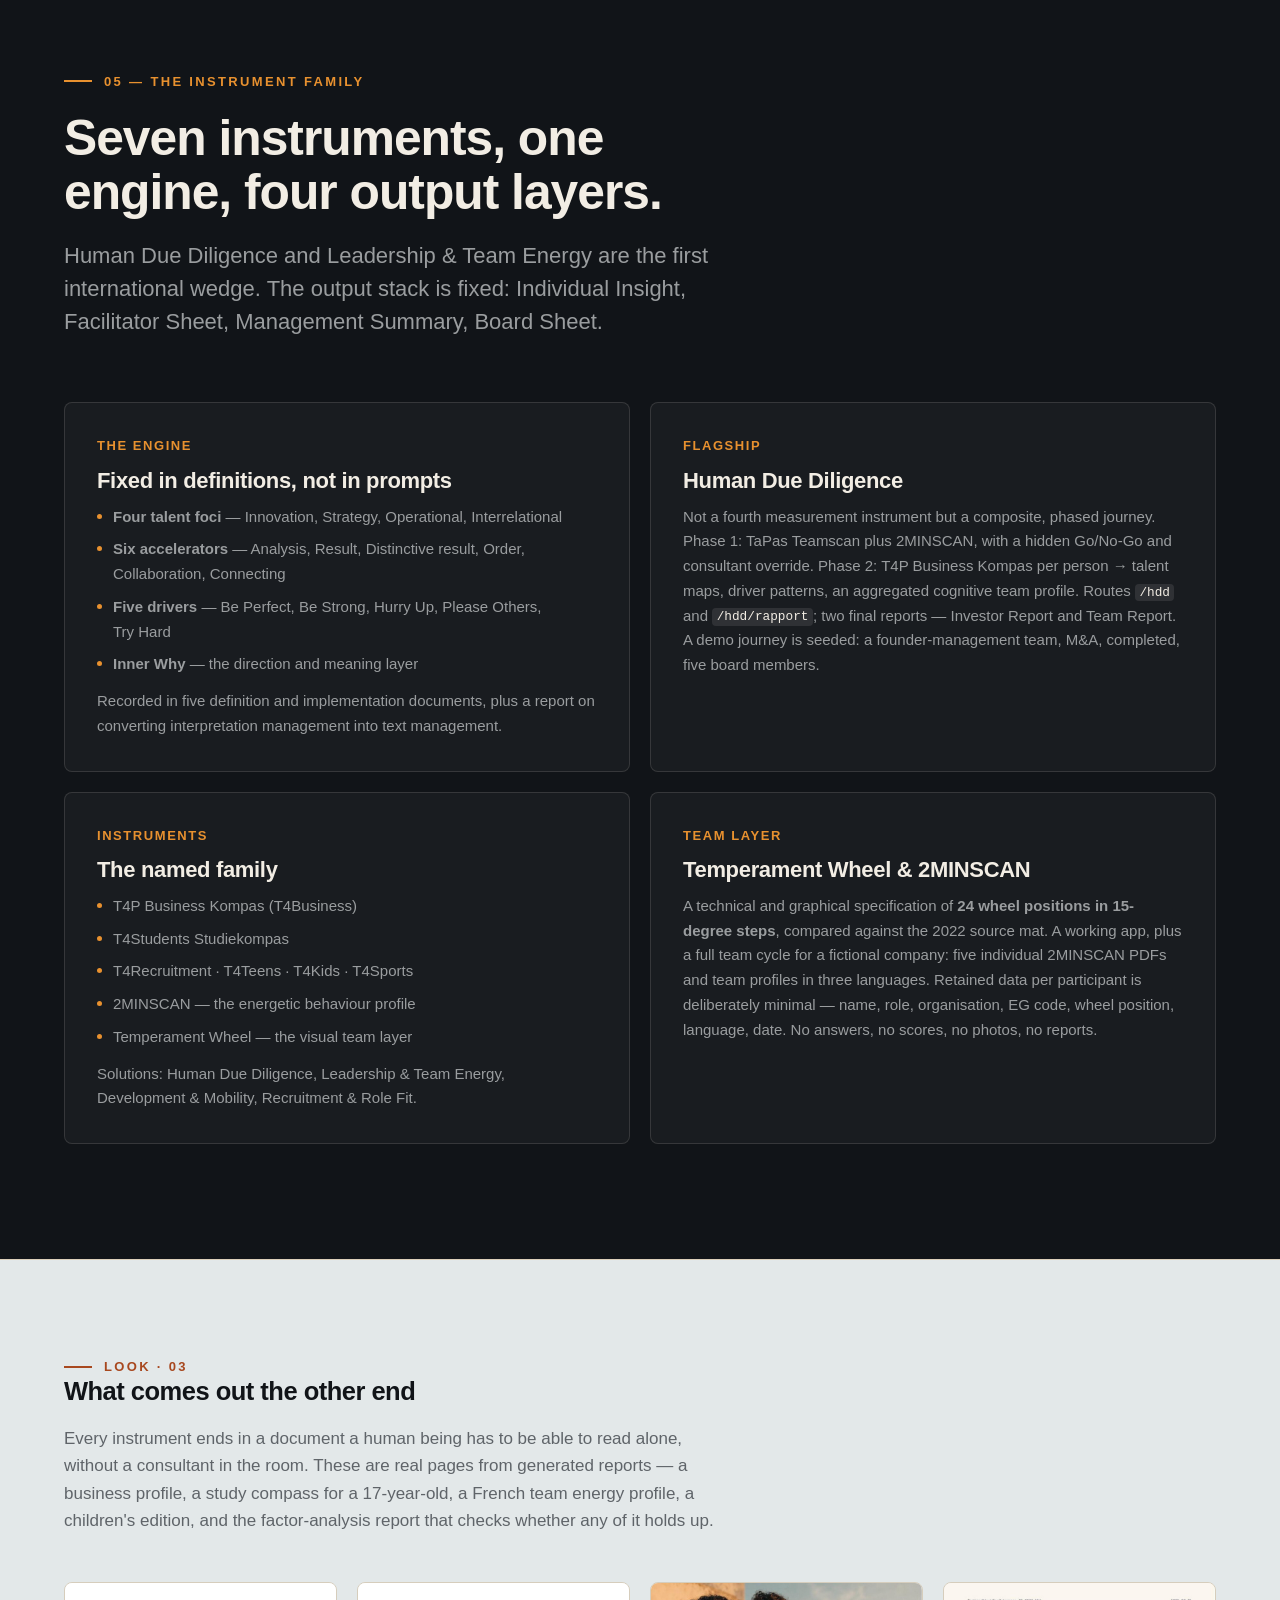
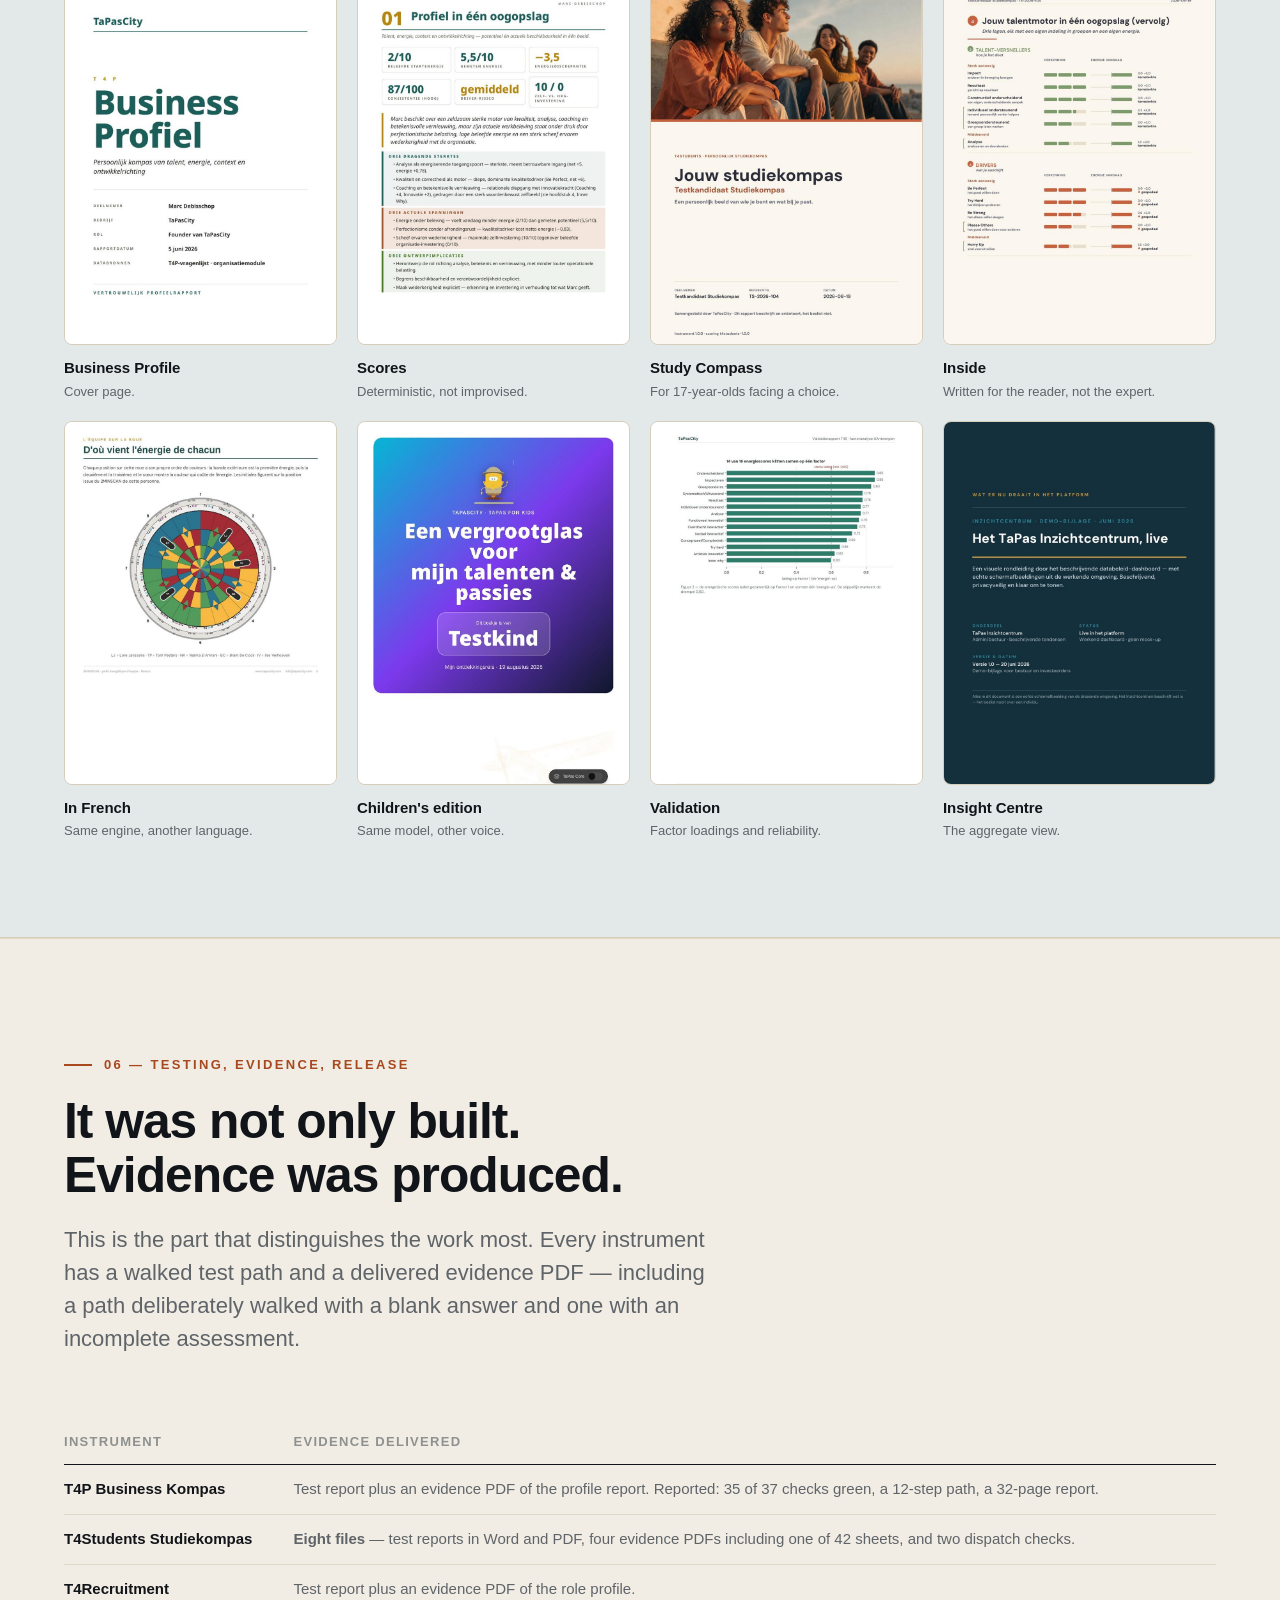
==== commit 0236d50b: "Add section 07: two more platforms — Maison du Lien (live, documented) and Tapas Canine Match Studio" ====
--- a/index.html
+++ b/index.html
@@ -52,6 +52,7 @@
           <a href="#lounge">Lounge</a>
           <a href="#look-reports">Reports</a>
           <a href="#look-stories">Stories</a>
+          <a href="#elsewhere">Elsewhere</a>
           <a href="#watermark">Watermark</a>
           <a href="#skills">Skills</a>
           <a href="#limits">Limits</a>
@@ -1083,10 +1084,170 @@
         </div>
       </section>
 
+
+      <!-- ============================= ELSEWHERE ============================= -->
+      <section id="elsewhere" class="section-rule">
+        <div class="wrap">
+          <p class="eyebrow">07 — Two more platforms</p>
+          <h2 class="section-title">Tapas CORE was not the only platform built in these months.</h2>
+          <p class="section-lead">
+            Two entirely separate products went up in the same account, in the same period, neither
+            of them a variation on the assessment platform. One is a relationship house that opens
+            with a voice instead of a photograph. The other is an international research instrument
+            that measures the talent of a dog and its handler. Same operator, same tool, three
+            unrelated domains.
+          </p>
+
+          <div class="spec">
+            <div class="spec__row reveal">
+              <div class="spec__key">Maison du Lien</div>
+              <div class="spec__val">
+                Live and bilingual (NL / FR) at
+                <a href="https://maison-du-lien.onrender.com/" target="_blank" rel="noopener"
+                  >maison-du-lien.onrender.com</a
+                >. Its own words: <i>“Dit is een huis, geen app”</i> — this is a house, not an app.
+                A relationship house that refuses the swipe: “Waar massaplatformen kiezen voor
+                snelheid, volume en het spel van de swipe, kiezen wij bewust voor het
+                tegenovergestelde: traagheid, zorgvuldigheid en diepgang.” The encounter begins with
+                a voice, not a face — “want een stem liegt nooit” — and proceeds in four named
+                steps: <b>onthaal, de stem, ontsluieren, het gelaat</b>.
+              </div>
+            </div>
+            <div class="spec__row reveal">
+              <div class="spec__key">Admission</div>
+              <div class="spec__val">
+                “Niemand komt zomaar binnen.” Four thresholds stand before a member's first contact
+                with another member: a letter written in the candidate's own words — “geen formulier
+                — een brief”; a human, not an algorithm, reads it; a personal conversation confirms
+                identity, intention and relational maturity; the member then starts guided. The
+                house opens only once <b>one hundred founding members</b> stand ready in balance.
+              </div>
+            </div>
+            <div class="spec__row reveal">
+              <div class="spec__key">Six rooms</div>
+              <div class="spec__val">
+                Salon, library, music room, coaching room, the Philosophers' Room — the Nietzsche
+                room, one sentence chiselled above the door, <i>Amor fati</i> — and De Kluis, a
+                vault with a cinematic 3D door, parchment and wax seal, in which one member seals a
+                secret message and hands the receiving code to another. Every room has its own
+                ambient bed; the audio was rebuilt until it was beatless, verified by ear, file by
+                file.
+              </div>
+            </div>
+            <div class="spec__row reveal">
+              <div class="spec__key">La Clé</div>
+              <div class="spec__val">
+                One card opens every door and is paid in <b>Liens</b>, the currency of the house:
+                Petit 20 Liens at €19, Salon 55 Liens plus 5 bonus at €49, Maison 120 Liens plus 20
+                bonus at €99. Behind it sits a live Mollie payment integration with webhook
+                verification, idempotent crediting, a reserve-then-confirm flow, SQLite persistence
+                on a mounted disk, and rate limiting on the wallet endpoints.
+              </div>
+            </div>
+            <div class="spec__row reveal">
+              <div class="spec__key">Build record</div>
+              <div class="spec__val">
+                Private repository <code>maison-du-lien</code>: <b>30 commits, 9 to 11 July
+                2026</b>. From design system and homepage to five room pages, a working vault, a
+                two-person live mode over a long-polling backend, an ambient sound house, a payment
+                integration and four security fixes — self-XSS escaping, endpoint rate limiting and
+                two defence-in-depth gates — inside three days.
+              </div>
+            </div>
+            <div class="spec__row reveal">
+              <div class="spec__key">Tapas Canine Match Studio</div>
+              <div class="spec__val">
+                An international scientific research platform that measures the talent of a dog and
+                its handler as a pair, built at
+                <code>tapas-canine-match-studio.pplx.app</code>. It is a closed artifact: it
+                answers only to its owner's session, so — unlike every other screen on this page —
+                it was not opened and inventoried for this record. It is listed here on the
+                builder's statement alone, and marked as such.
+              </div>
+            </div>
+          </div>
+
+          <div class="gal">
+            <figure class="w6 crop">
+              <button
+                class="shot"
+                type="button"
+                data-cap="Maison du Lien, the hall: “Een huis voor wie verbinding ernstig neemt.” No grid of faces, no profile cards — a room, a hostess who welcomes you in Dutch or French, and one minute in which nothing is asked of you."
+              >
+                <img
+                  src="assets/g/mdl-home.jpg"
+                  alt="Maison du Lien landing page: a candlelit salon with the headline Een huis voor wie verbinding ernstig neemt"
+                  loading="lazy"
+                />
+              </button>
+              <figcaption>
+                <b>The hall</b>“Dit is een huis, geen app.” NL and FR, live on Render.
+              </figcaption>
+            </figure>
+            <figure class="w6 crop">
+              <button
+                class="shot"
+                type="button"
+                data-cap="The floor plan: “Zes kamers. Eén huis. Eén belofte.” Each room carries its own purpose, its own atmosphere and its own promise — and its own generated interior."
+              >
+                <img
+                  src="assets/g/mdl-kamers.jpg"
+                  alt="The rooms page of Maison du Lien showing a staircase and the heading Zes kamers, Eén huis, Eén belofte"
+                  loading="lazy"
+                />
+              </button>
+              <figcaption><b>Six rooms</b>One house, one promise, six atmospheres.</figcaption>
+            </figure>
+            <figure class="w4 crop">
+              <button
+                class="shot"
+                type="button"
+                data-cap="The ritual, in four numbered steps: onthaal, de stem, ontsluieren, het gelaat. You may invite someone, or rehearse alone with a voice of the house — two members have already entrusted theirs."
+              >
+                <img
+                  src="assets/g/mdl-stem.jpg"
+                  alt="The encounter page: Van stem naar gelaat, with a four-step progress indicator"
+                  loading="lazy"
+                />
+              </button>
+              <figcaption><b>Van stem naar gelaat</b>Four steps, no photograph first.</figcaption>
+            </figure>
+            <figure class="w4 crop">
+              <button
+                class="shot"
+                type="button"
+                data-cap="The Philosophers' Room — candlelight, a marble bust, a mountain under the stars, and one sentence above the door: Amor fati. Members come here alone or with one other, to sit with something inevitable rather than escape it."
+              >
+                <img
+                  src="assets/g/mdl-filosofen.jpg"
+                  alt="The Philosophers' Room with a marble bust, candlelight and the words Amor fati"
+                  loading="lazy"
+                />
+              </button>
+              <figcaption><b>The Nietzsche room</b><i>Amor fati</i> — love of one's fate.</figcaption>
+            </figure>
+            <figure class="w4 crop">
+              <button
+                class="shot"
+                type="button"
+                data-cap="La Clé: one card, a balance in Liens, and three top-up formulas — €19, €49, €99 — settled through a live Mollie integration with webhook verification and idempotent crediting. A room is scarce on purpose: for a while, it belongs to two people only."
+              >
+                <img
+                  src="assets/g/mdl-cle.jpg"
+                  alt="La Clé page showing a dark membership card with a balance in Liens and three top-up tiers"
+                  loading="lazy"
+                />
+              </button>
+              <figcaption><b>La Clé</b>A house currency, and real payments behind it.</figcaption>
+            </figure>
+          </div>
+        </div>
+      </section>
+
       <!-- ============================= STORIES ============================= -->
       <section id="stories" class="section-rule">
         <div class="wrap">
-          <p class="eyebrow">07 — Stories and education</p>
+          <p class="eyebrow">08 — Stories and education</p>
           <h2 class="section-title">The same ideas, rebuilt for children.</h2>
           <p class="section-lead">
             Three bound comic albums of 58 pages, three fifteen-page school editions, and six
@@ -1260,7 +1421,7 @@
       <!-- ============================= BRAND ============================= -->
       <section id="brand" class="section-rule">
         <div class="wrap">
-          <p class="eyebrow">08 — Brand and house style</p>
+          <p class="eyebrow">09 — Brand and house style</p>
           <h2 class="section-title">118 vector files, and one decision left deliberately open.</h2>
           <p class="section-lead">
             Five directions were produced and rejected. Then five new “mark-inside-the-letter”
@@ -1461,7 +1622,7 @@
       <!-- ============================= SKILLS ============================= -->
       <section id="skills" class="section-rule">
         <div class="wrap">
-          <p class="eyebrow">09 — Custom skills</p>
+          <p class="eyebrow">10 — Custom skills</p>
           <h2 class="section-title">Computer stopped being a chat and became a production line.</h2>
           <p class="section-lead">
             Six custom, reusable skills were established so the work never has to be explained from
@@ -1526,7 +1687,7 @@
       <!-- ============================= OPS ============================= -->
       <section id="ops" class="section-rule">
         <div class="wrap">
-          <p class="eyebrow">10 — Automation, administration, and the wider edges</p>
+          <p class="eyebrow">11 — Automation, administration, and the wider edges</p>
           <h2 class="section-title">Beyond the product: the running of a business.</h2>
 
           <div class="cards cards--2">
@@ -1590,7 +1751,7 @@
       <!-- ============================= LIMITS ============================= -->
       <section id="limits" class="ink">
         <div class="wrap">
-          <p class="eyebrow">11 — What is not claimed here</p>
+          <p class="eyebrow">12 — What is not claimed here</p>
           <h2 class="section-title">The boundary matters as much as the record.</h2>
           <p class="section-lead">
             This section exists because an inventory that overpromises is worthless. Everything
@@ -1682,7 +1843,7 @@
                 spend <b>115 hours</b> of measured hands-on time across <b>90 days</b>, spread over
                 <b>292 working blocks</b> &mdash; <b>48</b> of them on days he had not planned to
                 work and <b>21%</b> of them at the weekend &mdash; and did thereby bring forth one
-                live platform, sixteen instruments, three comic albums, six read-aloud books, six
+                live platform, seven instruments, three comic albums, six read-aloud books, six
                 custom skills and one entire brand system.
               </p>
               <p class="cert__verdict">
